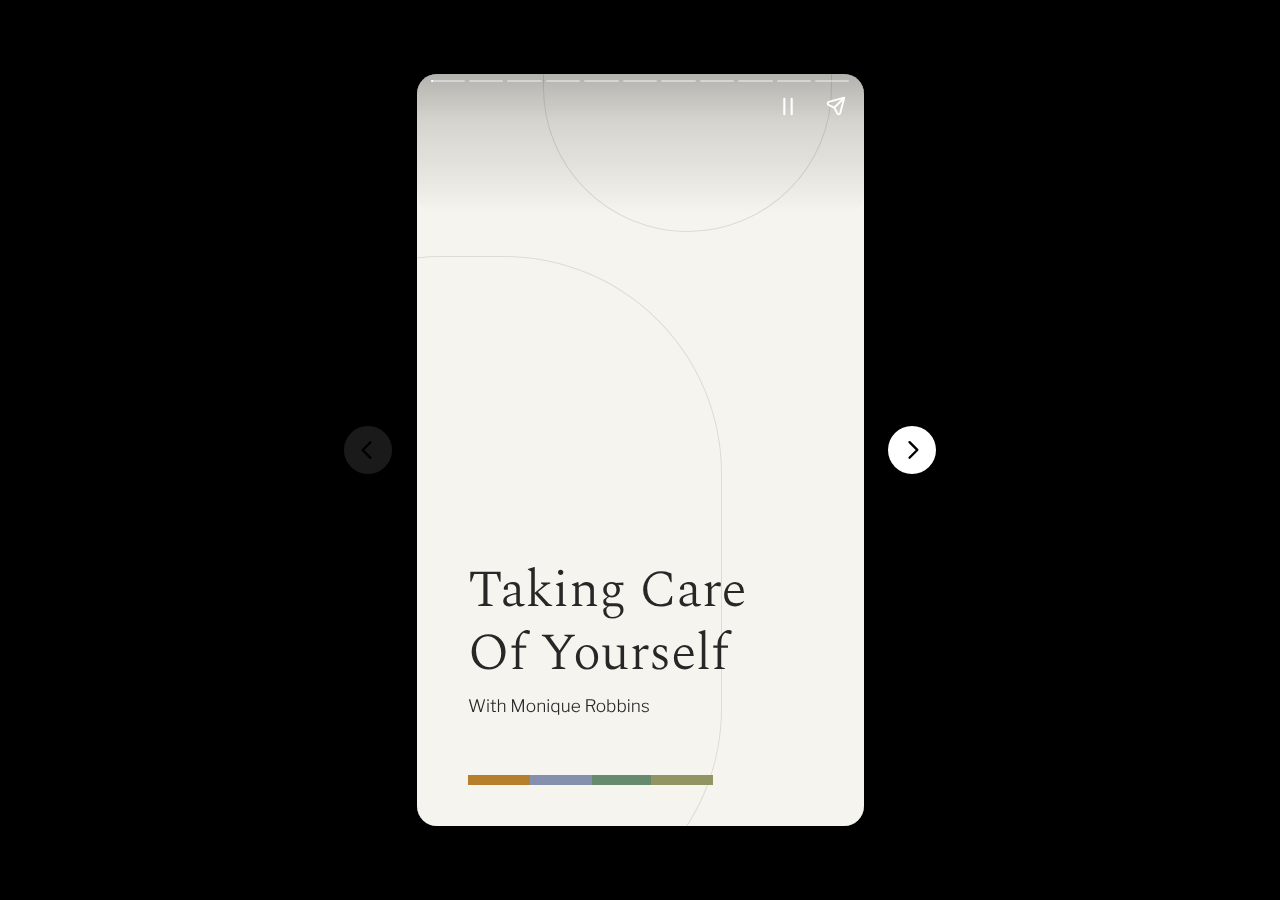
==== Webstories/introstory/introduction.html @ 6e0551e2 "story folder added using wordpress export." ====
<!DOCTYPE html>
<html amp="" lang="en-US" transformed="self;v=1" i-amphtml-layout=""><head><meta charset="utf-8"><meta name="viewport" content="width=device-width,minimum-scale=1"><link rel="modulepreload" href="./js/v0.mjs" as="script" crossorigin="anonymous"><link rel="preconnect" href="https://cdn.ampproject.org"><link rel="preload" as="script" href="./js/amp-story-1.0.js"><style amp-runtime="" i-amphtml-version="012301261900000">html{overflow-x:hidden!important}html.i-amphtml-fie{height:100%!important;width:100%!important}html:not([amp4ads]),html:not([amp4ads]) body{height:auto!important}html:not([amp4ads]) body{margin:0!important}body{-webkit-text-size-adjust:100%;-moz-text-size-adjust:100%;-ms-text-size-adjust:100%;text-size-adjust:100%}html.i-amphtml-singledoc.i-amphtml-embedded{-ms-touch-action:pan-y pinch-zoom;touch-action:pan-y pinch-zoom}html.i-amphtml-fie>body,html.i-amphtml-singledoc>body{overflow:visible!important}html.i-amphtml-fie:not(.i-amphtml-inabox)>body,html.i-amphtml-singledoc:not(.i-amphtml-inabox)>body{position:relative!important}html.i-amphtml-ios-embed-legacy>body{overflow-x:hidden!important;overflow-y:auto!important;position:absolute!important}html.i-amphtml-ios-embed{overflow-y:auto!important;position:static}#i-amphtml-wrapper{overflow-x:hidden!important;overflow-y:auto!important;position:absolute!important;top:0!important;left:0!important;right:0!important;bottom:0!important;margin:0!important;display:block!important}html.i-amphtml-ios-embed.i-amphtml-ios-overscroll,html.i-amphtml-ios-embed.i-amphtml-ios-overscroll>#i-amphtml-wrapper{-webkit-overflow-scrolling:touch!important}#i-amphtml-wrapper>body{position:relative!important;border-top:1px solid transparent!important}#i-amphtml-wrapper+body{visibility:visible}#i-amphtml-wrapper+body .i-amphtml-lightbox-element,#i-amphtml-wrapper+body[i-amphtml-lightbox]{visibility:hidden}#i-amphtml-wrapper+body[i-amphtml-lightbox] .i-amphtml-lightbox-element{visibility:visible}#i-amphtml-wrapper.i-amphtml-scroll-disabled,.i-amphtml-scroll-disabled{overflow-x:hidden!important;overflow-y:hidden!important}amp-instagram{padding:54px 0px 0px!important;background-color:#fff}amp-iframe iframe{box-sizing:border-box!important}[amp-access][amp-access-hide]{display:none}[subscriptions-dialog],body:not(.i-amphtml-subs-ready) [subscriptions-action],body:not(.i-amphtml-subs-ready) [subscriptions-section]{display:none!important}amp-experiment,amp-live-list>[update]{display:none}amp-list[resizable-children]>.i-amphtml-loading-container.amp-hidden{display:none!important}amp-list [fetch-error],amp-list[load-more] [load-more-button],amp-list[load-more] [load-more-end],amp-list[load-more] [load-more-failed],amp-list[load-more] [load-more-loading]{display:none}amp-list[diffable] div[role=list]{display:block}amp-story-page,amp-story[standalone]{min-height:1px!important;display:block!important;height:100%!important;margin:0!important;padding:0!important;overflow:hidden!important;width:100%!important}amp-story[standalone]{background-color:#000!important;position:relative!important}amp-story-page{background-color:#757575}amp-story .amp-active>div,amp-story .i-amphtml-loader-background{display:none!important}amp-story-page:not(:first-of-type):not([distance]):not([active]){transform:translateY(1000vh)!important}amp-autocomplete{position:relative!important;display:inline-block!important}amp-autocomplete>input,amp-autocomplete>textarea{padding:0.5rem;border:1px solid rgba(0,0,0,0.33)}.i-amphtml-autocomplete-results,amp-autocomplete>input,amp-autocomplete>textarea{font-size:1rem;line-height:1.5rem}[amp-fx^=fly-in]{visibility:hidden}amp-script[nodom],amp-script[sandboxed]{position:fixed!important;top:0!important;width:1px!important;height:1px!important;overflow:hidden!important;visibility:hidden}
/*# sourceURL=/css/ampdoc.css*/[hidden]{display:none!important}.i-amphtml-element{display:inline-block}.i-amphtml-blurry-placeholder{transition:opacity 0.3s cubic-bezier(0.0,0.0,0.2,1)!important;pointer-events:none}[layout=nodisplay]:not(.i-amphtml-element){display:none!important}.i-amphtml-layout-fixed,[layout=fixed][width][height]:not(.i-amphtml-layout-fixed){display:inline-block;position:relative}.i-amphtml-layout-responsive,[layout=responsive][width][height]:not(.i-amphtml-layout-responsive),[width][height][heights]:not([layout]):not(.i-amphtml-layout-responsive),[width][height][sizes]:not(img):not([layout]):not(.i-amphtml-layout-responsive){display:block;position:relative}.i-amphtml-layout-intrinsic,[layout=intrinsic][width][height]:not(.i-amphtml-layout-intrinsic){display:inline-block;position:relative;max-width:100%}.i-amphtml-layout-intrinsic .i-amphtml-sizer{max-width:100%}.i-amphtml-intrinsic-sizer{max-width:100%;display:block!important}.i-amphtml-layout-container,.i-amphtml-layout-fixed-height,[layout=container],[layout=fixed-height][height]:not(.i-amphtml-layout-fixed-height){display:block;position:relative}.i-amphtml-layout-fill,.i-amphtml-layout-fill.i-amphtml-notbuilt,[layout=fill]:not(.i-amphtml-layout-fill),body noscript>*{display:block;overflow:hidden!important;position:absolute;top:0;left:0;bottom:0;right:0}body noscript>*{position:absolute!important;width:100%;height:100%;z-index:2}body noscript{display:inline!important}.i-amphtml-layout-flex-item,[layout=flex-item]:not(.i-amphtml-layout-flex-item){display:block;position:relative;-ms-flex:1 1 auto;flex:1 1 auto}.i-amphtml-layout-fluid{position:relative}.i-amphtml-layout-size-defined{overflow:hidden!important}.i-amphtml-layout-awaiting-size{position:absolute!important;top:auto!important;bottom:auto!important}i-amphtml-sizer{display:block!important}@supports (aspect-ratio:1/1){i-amphtml-sizer.i-amphtml-disable-ar{display:none!important}}.i-amphtml-blurry-placeholder,.i-amphtml-fill-content{display:block;height:0;max-height:100%;max-width:100%;min-height:100%;min-width:100%;width:0;margin:auto}.i-amphtml-layout-size-defined .i-amphtml-fill-content{position:absolute;top:0;left:0;bottom:0;right:0}.i-amphtml-replaced-content,.i-amphtml-screen-reader{padding:0!important;border:none!important}.i-amphtml-screen-reader{position:fixed!important;top:0px!important;left:0px!important;width:4px!important;height:4px!important;opacity:0!important;overflow:hidden!important;margin:0!important;display:block!important;visibility:visible!important}.i-amphtml-screen-reader~.i-amphtml-screen-reader{left:8px!important}.i-amphtml-screen-reader~.i-amphtml-screen-reader~.i-amphtml-screen-reader{left:12px!important}.i-amphtml-screen-reader~.i-amphtml-screen-reader~.i-amphtml-screen-reader~.i-amphtml-screen-reader{left:16px!important}.i-amphtml-unresolved{position:relative;overflow:hidden!important}.i-amphtml-select-disabled{-webkit-user-select:none!important;-ms-user-select:none!important;user-select:none!important}.i-amphtml-notbuilt,[layout]:not(.i-amphtml-element),[width][height][heights]:not([layout]):not(.i-amphtml-element),[width][height][sizes]:not(img):not([layout]):not(.i-amphtml-element){position:relative;overflow:hidden!important;color:transparent!important}.i-amphtml-notbuilt:not(.i-amphtml-layout-container)>*,[layout]:not([layout=container]):not(.i-amphtml-element)>*,[width][height][heights]:not([layout]):not(.i-amphtml-element)>*,[width][height][sizes]:not([layout]):not(.i-amphtml-element)>*{display:none}amp-img:not(.i-amphtml-element)[i-amphtml-ssr]>img.i-amphtml-fill-content{display:block}.i-amphtml-notbuilt:not(.i-amphtml-layout-container),[layout]:not([layout=container]):not(.i-amphtml-element),[width][height][heights]:not([layout]):not(.i-amphtml-element),[width][height][sizes]:not(img):not([layout]):not(.i-amphtml-element){color:transparent!important;line-height:0!important}.i-amphtml-ghost{visibility:hidden!important}.i-amphtml-element>[placeholder],[layout]:not(.i-amphtml-element)>[placeholder],[width][height][heights]:not([layout]):not(.i-amphtml-element)>[placeholder],[width][height][sizes]:not([layout]):not(.i-amphtml-element)>[placeholder]{display:block;line-height:normal}.i-amphtml-element>[placeholder].amp-hidden,.i-amphtml-element>[placeholder].hidden{visibility:hidden}.i-amphtml-element:not(.amp-notsupported)>[fallback],.i-amphtml-layout-container>[placeholder].amp-hidden,.i-amphtml-layout-container>[placeholder].hidden{display:none}.i-amphtml-layout-size-defined>[fallback],.i-amphtml-layout-size-defined>[placeholder]{position:absolute!important;top:0!important;left:0!important;right:0!important;bottom:0!important;z-index:1}amp-img[i-amphtml-ssr]:not(.i-amphtml-element)>[placeholder]{z-index:auto}.i-amphtml-notbuilt>[placeholder]{display:block!important}.i-amphtml-hidden-by-media-query{display:none!important}.i-amphtml-element-error{background:red!important;color:#fff!important;position:relative!important}.i-amphtml-element-error:before{content:attr(error-message)}i-amp-scroll-container,i-amphtml-scroll-container{position:absolute;top:0;left:0;right:0;bottom:0;display:block}i-amp-scroll-container.amp-active,i-amphtml-scroll-container.amp-active{overflow:auto;-webkit-overflow-scrolling:touch}.i-amphtml-loading-container{display:block!important;pointer-events:none;z-index:1}.i-amphtml-notbuilt>.i-amphtml-loading-container{display:block!important}.i-amphtml-loading-container.amp-hidden{visibility:hidden}.i-amphtml-element>[overflow]{cursor:pointer;position:relative;z-index:2;visibility:hidden;display:initial;line-height:normal}.i-amphtml-layout-size-defined>[overflow]{position:absolute}.i-amphtml-element>[overflow].amp-visible{visibility:visible}template{display:none!important}.amp-border-box,.amp-border-box *,.amp-border-box :after,.amp-border-box :before{box-sizing:border-box}amp-pixel{display:none!important}amp-analytics,amp-auto-ads,amp-story-auto-ads{position:fixed!important;top:0!important;width:1px!important;height:1px!important;overflow:hidden!important;visibility:hidden}amp-story{visibility:hidden!important}html.i-amphtml-fie>amp-analytics{position:initial!important}[visible-when-invalid]:not(.visible),form [submit-error],form [submit-success],form [submitting]{display:none}amp-accordion{display:block!important}@media (min-width:1px){:where(amp-accordion>section)>:first-child{margin:0;background-color:#efefef;padding-right:20px;border:1px solid #dfdfdf}:where(amp-accordion>section)>:last-child{margin:0}}amp-accordion>section{float:none!important}amp-accordion>section>*{float:none!important;display:block!important;overflow:hidden!important;position:relative!important}amp-accordion,amp-accordion>section{margin:0}amp-accordion:not(.i-amphtml-built)>section>:last-child{display:none!important}amp-accordion:not(.i-amphtml-built)>section[expanded]>:last-child{display:block!important}
/*# sourceURL=/css/ampshared.css*/</style><meta name="amp-story-generator-name" content="Web Stories for WordPress"><meta name="amp-story-generator-version" content="1.29.0"><meta name="robots" content="max-image-preview:large"><meta name="description" content="Introduction of reddot beauty by feni patel, what we are doing in reddot beauty and how we help they get best weeding day."><meta property="og:locale" content="en-US"><meta property="og:site_name" content="REDDOT BEAUTY"><meta property="og:type" content="article"><meta property="og:title" content="Reddot Beauty introduction"><meta property="og:url" content="http://reddot-beauty.local/web-stories/reddot-beauty-introduction/"><meta property="og:description" content="Introduction of reddot beauty by feni patel, what we are doing in reddot beauty and how we help they get best weeding day."><meta property="article:published_time" content="2023-02-14T09:42:51+00:00"><meta property="article:modified_time" content="2023-02-14T09:42:51+00:00"><meta property="og:image" content="./images/cropped-favicon-1.png"><meta property="og:image:width" content="640"><meta property="og:image:height" content="853"><meta name="twitter:card" content="summary_large_image"><meta name="twitter:image" content="./images/cropped-favicon-1.png"><meta name="twitter:image:alt" content="Reddot Beauty introduction"><meta name="generator" content="WordPress 6.1.1"><link rel="preconnect" href="https://fonts.gstatic.com" crossorigin=""><link rel="dns-prefetch" href="https://fonts.gstatic.com"><link rel="preconnect" href="https://fonts.gstatic.com/" crossorigin=""><script async="" src="./js/v0.mjs" type="module" crossorigin="anonymous"></script><script async nomodule src="./js/v0.js" crossorigin="anonymous"></script><script async="" src="./js/amp-story-1.0.mjs" custom-element="amp-story" type="module" crossorigin="anonymous"></script><script async nomodule src="./js/amp-story-1.0.js" crossorigin="anonymous" custom-element="amp-story"></script><link href="https://fonts.googleapis.com/css2?display=swap&amp;family=Spectral%3Awght%40300%3B400&amp;family=Libre+Franklin%3Awght%40300%3B400%3B500%3B700" rel="stylesheet"><style amp-custom="">h1,h2{font-weight:normal}amp-story-page{background-color:#131516}amp-story-grid-layer{overflow:visible}@media (max-aspect-ratio: 9 / 16){@media (min-aspect-ratio: 320 / 678){amp-story-grid-layer.grid-layer{margin-top:calc(( 100% / .5625 - 100% / .66666666666667 ) / 2)}}}@media not all and (min-resolution:.001dpcm){@media{p.text-wrapper > span{font-size:calc(100% - .5px)}}}.page-fullbleed-area{position:absolute;overflow:hidden;width:100%;left:0;height:calc(1.1851851851852 * 100%);top:calc(( 1 - 1.1851851851852 ) * 100% / 2)}.page-safe-area{overflow:visible;position:absolute;top:0;bottom:0;left:0;right:0;width:100%;height:calc(.84375 * 100%);margin:auto 0}.mask{position:absolute;overflow:hidden}.fill{position:absolute;top:0;left:0;right:0;bottom:0;margin:0}@media (prefers-reduced-motion: no-preference){.animation-wrapper{opacity:var(--initial-opacity);transform:var(--initial-transform)}}._0334ab6{background-color:#f5f4ee}._6120891{position:absolute;pointer-events:none;left:0;top:-9.25926%;width:100%;height:118.51852%;opacity:1}._89d52dd{pointer-events:initial;width:100%;height:100%;display:block;position:absolute;top:0;left:0;z-index:0}._dc67a5c{will-change:transform}._3c15b28{position:absolute;pointer-events:none;left:calc(-42.96117% - 1px);top:calc(21.19741% - 1px);width:calc(110.92233% + 2px);height:calc(99.67638% + 2px);opacity:1}._583f9de{top:0;left:0;right:0;bottom:0;width:100%;height:100%;position:absolute;border-width:1px 1px 1px 1px;border-color:rgba(0,0,0,.1);border-style:solid;border-radius:43.763676148796% 43.763676148796% 43.763676148796% 43.763676148796%/32.467532467532% 32.467532467532% 32.467532467532% 32.467532467532%;pointer-events:initial;display:block;z-index:0}._ff976c0{background-color:rgba(196,196,196,0);will-change:transform}._fa33919{position:absolute;pointer-events:none;left:calc(28.39806% - 1px);top:calc(-40.45307% - 1px);width:calc(64.32039% + 2px);height:calc(57.76699% + 2px);opacity:1}._c6bb376{top:0;left:0;right:0;bottom:0;width:100%;height:100%;position:absolute;border-width:1px 1px 1px 1px;border-color:rgba(0,0,0,.1);border-style:solid;border-radius:75.471698113208% 75.471698113208% 75.471698113208% 75.471698113208%/56.022408963585% 56.022408963585% 56.022408963585% 56.022408963585%;pointer-events:initial;display:block;z-index:0}._9f90c07{position:absolute;pointer-events:none;left:38.83495%;top:98.54369%;width:13.83495%;height:1.45631%;opacity:1}._71ae0c4{background-color:#668a6e;will-change:transform}._b622621{position:absolute;pointer-events:none;left:52.42718%;top:98.54369%;width:13.83495%;height:1.45631%;opacity:1}._c3485be{background-color:#909561;will-change:transform}._1b3db7e{position:absolute;pointer-events:none;left:25.24272%;top:98.54369%;width:13.83495%;height:1.45631%;opacity:1}._e52ebba{background-color:#8590ae;will-change:transform}._e85decd{position:absolute;pointer-events:none;left:11.40777%;top:98.54369%;width:13.83495%;height:1.45631%;opacity:1}._28b44ef{background-color:#b67f2c;will-change:transform}._d9ac13f{position:absolute;pointer-events:none;left:59.70874%;top:41.90939%;width:28.8835%;height:15.21036%;opacity:1}._a5541fe{pointer-events:initial;width:100%;height:100%;display:block;position:absolute;top:0;left:0;z-index:0;border-radius:25.210084033613% 25.210084033613% 0% 25.210084033613%/31.914893617021% 31.914893617021% 0% 31.914893617021%}._d7b1e41{position:absolute;width:106%;height:178.92197%;left:-5.79414%;top:-54.0124%}._f305c16{position:absolute;pointer-events:none;left:11.40777%;top:-1.61812%;width:45.63107%;height:48.38188%;opacity:1}._7c14c6d{pointer-events:initial;width:100%;height:100%;display:block;position:absolute;top:0;left:0;z-index:0;border-radius:31.914893617021% 21.276595744681% 42.553191489362% 0%/20.066889632107% 13.377926421405% 26.755852842809% 0%}._a57ee9a{position:absolute;width:106.02837%;height:100%;left:-1.27491%;top:0%}._a6d8194{position:absolute;pointer-events:none;left:11.40777%;top:65.37217%;width:71.35922%;height:21.19741%;opacity:1}._750a827{pointer-events:initial;width:100%;height:100%;display:block;position:absolute;top:0;left:0;z-index:0;border-radius:.68027210884354% .68027210884354% .68027210884354% .68027210884354%/1.5267175572519% 1.5267175572519% 1.5267175572519% 1.5267175572519%}._758c4f3{white-space:pre-line;overflow-wrap:break-word;word-break:break-word;margin:2.6285714285714% 0;font-family:"Spectral",serif;font-size:.776699em;line-height:1.2;text-align:left;padding:0;color:#000}._4c5c3e3{font-weight:300;color:#272727}._c538246{position:absolute;pointer-events:none;left:11.40777%;top:86.73139%;width:42.47573%;height:3.07443%;opacity:1}._6d43e07{pointer-events:initial;width:100%;height:100%;display:block;position:absolute;top:0;left:0;z-index:0;border-radius:1.1428571428571% 1.1428571428571% 1.1428571428571% 1.1428571428571%/10.526315789474% 10.526315789474% 10.526315789474% 10.526315789474%}._b2df5a3{white-space:pre-line;overflow-wrap:break-word;word-break:break-word;margin:-1.3165714285714% 0;font-family:"Libre Franklin",sans-serif;font-size:.2589em;line-height:1.5;text-align:left;padding:0;color:#000}._baccf80{background-color:#dcd4d5}._254c3af{width:100%;height:100%;display:block;position:absolute;top:0;left:0}._90ddeb9{position:absolute;width:142.22222%;height:120%;left:-4.70443%;top:-.01232%}._ceebce5{position:absolute;pointer-events:none;left:calc(-42.96117% - 1px);top:calc(6.31068% - 1px);width:calc(110.92233% + 2px);height:calc(107.76699% + 2px);opacity:1}._75da10d{width:100%;height:100%;display:block;position:absolute;top:0;left:0;--initial-opacity:0;--initial-transform:none}._0d658bc{top:0;left:0;right:0;bottom:0;width:100%;height:100%;position:absolute;border-width:1px 1px 1px 1px;border-color:rgba(255,255,255,.2);border-style:solid;border-radius:43.763676148796% 43.763676148796% 43.763676148796% 43.763676148796%/30.03003003003% 30.03003003003% 30.03003003003% 30.03003003003%;pointer-events:initial;display:block;z-index:0}._2cb0960{position:absolute;pointer-events:none;left:calc(7.03883% - 1px);top:calc(-5.82524% - 1px);width:calc(36.65049% + 2px);height:calc(24.43366% + 2px);opacity:1}._df8ac1c{top:0;left:0;right:0;bottom:0;width:100%;height:100%;position:absolute;border-width:1px 1px 1px 1px;border-color:rgba(255,255,255,.2);border-style:solid;border-radius:132.45033112583% 132.45033112583% 132.45033112583% 132.45033112583%/132.45033112583% 132.45033112583% 132.45033112583% 132.45033112583%;pointer-events:initial;display:block;z-index:0}._3eaff3c{position:absolute;pointer-events:none;left:7.03883%;top:66.99029%;width:85.67961%;height:35.92233%;opacity:1}._c4978c3{pointer-events:initial;width:100%;height:100%;display:block;position:absolute;top:0;left:0;z-index:0;border-radius:11.331444759207% 22.662889518414% 0% 16.99716713881%/18.018018018018% 36.036036036036% 0% 27.027027027027%;background-clip:content-box;background-color:#535353}._802b780{white-space:pre-line;overflow-wrap:break-word;word-break:break-word;margin:-.87932011331445% 0;font-family:"Libre Franklin",sans-serif;font-size:.2589em;line-height:1.6;text-align:left;padding:14.164305949008% 12.181303116147%;color:#000}._4bbb41a{color:#fff}._cc0b95f{position:absolute;pointer-events:none;left:calc(-37.13592% - 1px);top:calc(21.19741% - 1px);width:calc(110.92233% + 2px);height:calc(99.67638% + 2px);opacity:1}._effbd92{position:absolute;pointer-events:none;left:calc(55.58252% - 1px);top:calc(72.49191% - 1px);width:calc(36.65049% + 2px);height:calc(24.43366% + 2px);opacity:1}._a8c9d86{top:0;left:0;right:0;bottom:0;width:100%;height:100%;position:absolute;border-width:1px 1px 1px 1px;border-color:rgba(0,0,0,.1);border-style:solid;border-radius:132.45033112583% 132.45033112583% 132.45033112583% 132.45033112583%/132.45033112583% 132.45033112583% 132.45033112583% 132.45033112583%;pointer-events:initial;display:block;z-index:0}._f4fb946{position:absolute;pointer-events:none;left:11.40777%;top:57.28155%;width:10.43689%;height:1.13269%;opacity:1}._d455377{width:100%;height:100%;display:block;position:absolute;top:0;left:0;--initial-opacity:1;--initial-transform:translate3d(-209.30239%,0px,0)}._3d2bf34{background-color:#b17417;will-change:transform}._c005fe6{position:absolute;pointer-events:none;left:11.40777%;top:-21.0356%;width:74.02913%;height:78.47896%;opacity:1}._743ed6c{width:100%;height:100%;display:block;position:absolute;top:0;left:0;--initial-opacity:1;--initial-transform:translate3d(119.67212%,0px,0)}._4b9a186{pointer-events:initial;width:100%;height:100%;display:block;position:absolute;top:0;left:0;z-index:0;border-radius:19.672131147541% 13.114754098361% 26.229508196721% 0%/12.371134020619% 8.2474226804124% 16.494845360825% 0%}._c3b7219{position:absolute;width:120.85245%;height:114%;left:-15.96205%;top:-10.01214%}._e951970{position:absolute;pointer-events:none;left:11.40777%;top:71.0356%;width:71.35922%;height:6.95793%;opacity:1}._991c5d1{pointer-events:initial;width:100%;height:100%;display:block;position:absolute;top:0;left:0;z-index:0;border-radius:.68027210884354% .68027210884354% .68027210884354% .68027210884354%/4.6511627906977% 4.6511627906977% 4.6511627906977% 4.6511627906977%}._ac80a5b{white-space:pre-line;overflow-wrap:break-word;word-break:break-word;margin:1.5333333333333% 0;font-family:"Spectral",serif;font-size:.453074em;line-height:1.2;text-align:left;padding:0;color:#000}._d6f0a9b{color:#272727}._f398c96{position:absolute;pointer-events:none;left:11.40777%;top:79.12621%;width:58.98058%;height:12.78317%;opacity:1}._bd07cf0{pointer-events:initial;width:100%;height:100%;display:block;position:absolute;top:0;left:0;z-index:0;border-radius:.82304526748971% .82304526748971% .82304526748971% .82304526748971%/2.5316455696203% 2.5316455696203% 2.5316455696203% 2.5316455696203%}._5980c96{white-space:pre-line;overflow-wrap:break-word;word-break:break-word;margin:-1.437037037037% 0;font-family:"Libre Franklin",sans-serif;font-size:.291262em;line-height:1.6;text-align:left;padding:0;color:#000}._635ab9d{position:absolute;pointer-events:none;left:11.40777%;top:64.88673%;width:40.04854%;height:2.75081%;opacity:1}._63786b5{pointer-events:initial;width:100%;height:100%;display:block;position:absolute;top:0;left:0;z-index:0;border-radius:1.2121212121212% 1.2121212121212% 1.2121212121212% 1.2121212121212%/11.764705882353% 11.764705882353% 11.764705882353% 11.764705882353%}._a8b5b6b{white-space:pre-line;overflow-wrap:break-word;word-break:break-word;margin:-.79757575757576% 0;font-family:"Libre Franklin",sans-serif;font-size:.226537em;line-height:1.4;text-align:left;padding:0;color:#000}._8d703d4{font-weight:500;color:#272727;text-transform:uppercase}._f80b1a4{background-color:#5e564a}._ec6aaa3{position:absolute;pointer-events:none;left:calc(26.69903% - 1px);top:calc(21.19741% - 1px);width:calc(110.92233% + 2px);height:calc(99.67638% + 2px);opacity:1}._1c66cac{top:0;left:0;right:0;bottom:0;width:100%;height:100%;position:absolute;border-width:1px 1px 1px 1px;border-color:rgba(255,255,255,.1);border-style:solid;border-radius:43.763676148796% 43.763676148796% 43.763676148796% 43.763676148796%/32.467532467532% 32.467532467532% 32.467532467532% 32.467532467532%;pointer-events:initial;display:block;z-index:0}._1995d75{top:0;left:0;right:0;bottom:0;width:100%;height:100%;position:absolute;border-width:1px 1px 1px 1px;border-color:rgba(255,255,255,.1);border-style:solid;border-radius:75.471698113208% 75.471698113208% 75.471698113208% 75.471698113208%/56.022408963585% 56.022408963585% 56.022408963585% 56.022408963585%;pointer-events:initial;display:block;z-index:0}._a74acc3{position:absolute;pointer-events:none;left:7.03883%;top:-29.61165%;width:85.67961%;height:23.30097%;opacity:1}._9df6ed1{pointer-events:initial;width:100%;height:100%;display:block;position:absolute;top:0;left:0;z-index:0;border-radius:11.331444759207% 22.662889518414% 0% 16.99716713881%/27.777777777778% 55.555555555556% 0% 41.666666666667%}._88a9a31{position:absolute;pointer-events:none;left:13.83495%;top:46.92557%;width:33.00971%;height:17.31392%;opacity:1}._28ec67c{pointer-events:initial;width:100%;height:100%;display:block;position:absolute;top:0;left:0;z-index:0;border-radius:22.058823529412% 22.058823529412% 0% 22.058823529412%/28.03738317757% 28.03738317757% 0% 28.03738317757%}._651317a{position:absolute;width:100%;height:190.65417%;left:0%;top:-23.35138%}._dcf0f7b{position:absolute;pointer-events:none;left:54.12621%;top:51.2945%;width:20.38835%;height:2.75081%;opacity:1}._fa58275{pointer-events:initial;width:100%;height:100%;display:block;position:absolute;top:0;left:0;z-index:0;border-radius:2.3809523809524% 2.3809523809524% 2.3809523809524% 2.3809523809524%/11.764705882353% 11.764705882353% 11.764705882353% 11.764705882353%}._0a571f1{white-space:pre-line;overflow-wrap:break-word;word-break:break-word;margin:-1.5666666666667% 0;font-family:"Libre Franklin",sans-serif;font-size:.226537em;line-height:1.4;text-align:left;padding:0;color:#000}._6495440{font-weight:700;color:#fff;letter-spacing:.1em;text-transform:uppercase}._bc076b4{position:absolute;pointer-events:none;left:54.12621%;top:55.33981%;width:20.38835%;height:3.07443%;opacity:1}._3915d7f{pointer-events:initial;width:100%;height:100%;display:block;position:absolute;top:0;left:0;z-index:0;border-radius:2.3809523809524% 2.3809523809524% 2.3809523809524% 2.3809523809524%/10.526315789474% 10.526315789474% 10.526315789474% 10.526315789474%}._bd731e9{white-space:pre-line;overflow-wrap:break-word;word-break:break-word;margin:-1.7904761904762% 0;font-family:"Libre Franklin",sans-serif;font-size:.2589em;line-height:1.4;text-align:left;padding:0;color:#000}._72337f4{font-weight:300;color:#fff}._a6266cf{position:absolute;pointer-events:none;left:13.83495%;top:72.16828%;width:33.00971%;height:17.31392%;opacity:1}._e523553{position:absolute;width:105%;height:177.94389%;left:-5%;top:-44.69594%}._ab06153{position:absolute;pointer-events:none;left:54.12621%;top:73.6246%;width:20.38835%;height:2.75081%;opacity:1}._97c784f{position:absolute;pointer-events:none;left:53.8835%;top:77.83172%;width:34.70874%;height:10.35599%;opacity:1}._df7416b{pointer-events:initial;width:100%;height:100%;display:block;position:absolute;top:0;left:0;z-index:0;border-radius:1.3986013986014% 1.3986013986014% 1.3986013986014% 1.3986013986014%/3.125% 3.125% 3.125% 3.125%}._b51ef4d{white-space:pre-line;overflow-wrap:break-word;word-break:break-word;margin:-1.0517482517483% 0;font-family:"Libre Franklin",sans-serif;font-size:.2589em;line-height:1.4;text-align:left;padding:0;color:#000}._e0e104c{position:absolute;pointer-events:none;left:11.40777%;top:-.64725%;width:52.91262%;height:26.53722%;opacity:1}._30f5bd6{pointer-events:initial;width:100%;height:100%;display:block;position:absolute;top:0;left:0;z-index:0;border-radius:.91743119266055% .91743119266055% .91743119266055% .91743119266055%/1.219512195122% 1.219512195122% 1.219512195122% 1.219512195122%}._9e16495{white-space:pre-line;overflow-wrap:break-word;word-break:break-word;margin:2.3633027522936% 0;font-family:"Spectral",serif;font-size:.517799em;line-height:1.2;text-align:left;padding:0;color:#000}._eb94550{position:absolute;pointer-events:none;left:11.40777%;top:57.44337%;width:10.43689%;height:1.13269%;opacity:1}._f687641{background-color:#7a87a8;will-change:transform}._b6fd1e7{position:absolute;width:193.99998%;height:183%;left:-46.99999%;top:-42.17419%}._7ea8d5f{position:absolute;pointer-events:none;left:11.40777%;top:79.12621%;width:66.50485%;height:17.47573%;opacity:1}._062554c{pointer-events:initial;width:100%;height:100%;display:block;position:absolute;top:0;left:0;z-index:0;border-radius:.72992700729927% .72992700729927% .72992700729927% .72992700729927%/1.8518518518519% 1.8518518518519% 1.8518518518519% 1.8518518518519%}._96ab76b{white-space:pre-line;overflow-wrap:break-word;word-break:break-word;margin:-1.2744525547445% 0;font-family:"Libre Franklin",sans-serif;font-size:.291262em;line-height:1.6;text-align:left;padding:0;color:#000}._cb776f3{background-color:#464c5a}._3dbbe9b{position:absolute;width:136.37258%;height:130%;left:-2.18627%;top:-15.94588%}._474ffd6{position:absolute;pointer-events:none;left:54.12621%;top:46.92557%;width:20.38835%;height:5.98706%;opacity:1}._e737a54{pointer-events:initial;width:100%;height:100%;display:block;position:absolute;top:0;left:0;z-index:0;border-radius:2.3809523809524% 2.3809523809524% 2.3809523809524% 2.3809523809524%/5.4054054054054% 5.4054054054054% 5.4054054054054% 5.4054054054054%}._e17556e{position:absolute;pointer-events:none;left:54.61165%;top:54.20712%;width:29.61165%;height:10.35599%;opacity:1}._b119093{pointer-events:initial;width:100%;height:100%;display:block;position:absolute;top:0;left:0;z-index:0;border-radius:1.6393442622951% 1.6393442622951% 1.6393442622951% 1.6393442622951%/3.125% 3.125% 3.125% 3.125%}._db9d942{white-space:pre-line;overflow-wrap:break-word;word-break:break-word;margin:-1.2327868852459% 0;font-family:"Libre Franklin",sans-serif;font-size:.2589em;line-height:1.4;text-align:left;padding:0;color:#000}._988d769{position:absolute;width:115%;height:194.89093%;left:-1.04457%;top:-57.68281%}._38af2b7{position:absolute;pointer-events:none;left:54.12621%;top:73.6246%;width:26.94175%;height:2.75081%;opacity:1}._917d695{pointer-events:initial;width:100%;height:100%;display:block;position:absolute;top:0;left:0;z-index:0;border-radius:1.8018018018018% 1.8018018018018% 1.8018018018018% 1.8018018018018%/11.764705882353% 11.764705882353% 11.764705882353% 11.764705882353%}._dcf61de{white-space:pre-line;overflow-wrap:break-word;word-break:break-word;margin:-1.1855855855856% 0;font-family:"Libre Franklin",sans-serif;font-size:.226537em;line-height:1.4;text-align:left;padding:0;color:#000}._72ab0b9{position:absolute;pointer-events:none;left:11.40777%;top:-.64725%;width:52.91262%;height:20.38835%;opacity:1}._94d09c1{pointer-events:initial;width:100%;height:100%;display:block;position:absolute;top:0;left:0;z-index:0;border-radius:.91743119266055% .91743119266055% .91743119266055% .91743119266055%/1.5873015873016% 1.5873015873016% 1.5873015873016% 1.5873015873016%}._3d63932{font-weight:300;color:#f5f4ee}._75cb379{background-color:#588061;will-change:transform}._5ff980d{position:absolute;width:139.93441%;height:110%;left:-14.87483%;top:-9.74619%}._a2fe6e3{position:absolute;pointer-events:none;left:11.40777%;top:71.0356%;width:71.35922%;height:12.29773%;opacity:1}._4fc9e5b{pointer-events:initial;width:100%;height:100%;display:block;position:absolute;top:0;left:0;z-index:0;border-radius:.68027210884354% .68027210884354% .68027210884354% .68027210884354%/2.6315789473684% 2.6315789473684% 2.6315789473684% 2.6315789473684%}._3ad75c5{position:absolute;pointer-events:none;left:11.40777%;top:84.62783%;width:58.98058%;height:8.25243%;opacity:1}._32308a6{pointer-events:initial;width:100%;height:100%;display:block;position:absolute;top:0;left:0;z-index:0;border-radius:.82304526748971% .82304526748971% .82304526748971% .82304526748971%/3.921568627451% 3.921568627451% 3.921568627451% 3.921568627451%}._bc1105b{background-color:#424e44}._d7c4057{position:absolute;width:110%;height:135.15262%;left:-8.35177%;top:-21.13401%}._9bd1384{position:absolute;pointer-events:none;left:54.12621%;top:46.92557%;width:21.1165%;height:5.98706%;opacity:1}._d1bfd64{pointer-events:initial;width:100%;height:100%;display:block;position:absolute;top:0;left:0;z-index:0;border-radius:2.2988505747126% 2.2988505747126% 2.2988505747126% 2.2988505747126%/5.4054054054054% 5.4054054054054% 5.4054054054054% 5.4054054054054%}._5cd5e9a{white-space:pre-line;overflow-wrap:break-word;word-break:break-word;margin:-1.5126436781609% 0;font-family:"Libre Franklin",sans-serif;font-size:.226537em;line-height:1.4;text-align:left;padding:0;color:#000}._9cb0b12{position:absolute;pointer-events:none;left:54.12621%;top:54.20712%;width:27.91262%;height:10.35599%;opacity:1}._60785e9{pointer-events:initial;width:100%;height:100%;display:block;position:absolute;top:0;left:0;z-index:0;border-radius:1.7391304347826% 1.7391304347826% 1.7391304347826% 1.7391304347826%/3.125% 3.125% 3.125% 3.125%}._26faa2c{white-space:pre-line;overflow-wrap:break-word;word-break:break-word;margin:-1.3078260869565% 0;font-family:"Libre Franklin",sans-serif;font-size:.2589em;line-height:1.4;text-align:left;padding:0;color:#000}._f9b55f9{position:absolute;width:132%;height:155.54202%;left:-16%;top:-24.71509%}._0f51bf2{position:absolute;pointer-events:none;left:54.12621%;top:73.6246%;width:23.54369%;height:2.75081%;opacity:1}._eddc183{pointer-events:initial;width:100%;height:100%;display:block;position:absolute;top:0;left:0;z-index:0;border-radius:2.0618556701031% 2.0618556701031% 2.0618556701031% 2.0618556701031%/11.764705882353% 11.764705882353% 11.764705882353% 11.764705882353%}._d520e90{white-space:pre-line;overflow-wrap:break-word;word-break:break-word;margin:-1.3567010309278% 0;font-family:"Libre Franklin",sans-serif;font-size:.226537em;line-height:1.4;text-align:left;padding:0;color:#000}._4f2daf3{position:absolute;pointer-events:none;left:11.40777%;top:-.64725%;width:58.25243%;height:26.53722%;opacity:1}._04669f2{pointer-events:initial;width:100%;height:100%;display:block;position:absolute;top:0;left:0;z-index:0;border-radius:.83333333333333% .83333333333333% .83333333333333% .83333333333333%/1.219512195122% 1.219512195122% 1.219512195122% 1.219512195122%}._778c59f{white-space:pre-line;overflow-wrap:break-word;word-break:break-word;margin:2.1466666666667% 0;font-family:"Spectral",serif;font-size:.517799em;line-height:1.2;text-align:left;padding:0;color:#000}._28f16c8{background-color:#878c52;will-change:transform}._4b798f7{position:absolute;pointer-events:none;left:11.40777%;top:-9.38511%;width:74.02913%;height:66.82848%;opacity:1}._20f4090{width:100%;height:100%;display:block;position:absolute;top:0;left:0;--initial-opacity:1;--initial-transform:translate3d(-115.40984%,0px,0)}._d415ead{pointer-events:initial;width:100%;height:100%;display:block;position:absolute;top:0;left:0;z-index:0;border-radius:0% 0% 26.229508196721% 0%/0% 0% 19.370460048426% 0%}._9a0856b{position:absolute;width:106%;height:117.42131%;left:-2.92509%;top:-2.14198%}._2bdbc5f{font-weight:400;color:#272727}._4d2dce0{position:absolute;pointer-events:none;left:11.40777%;top:79.12621%;width:62.13592%;height:12.94498%;opacity:1}._3d25b85{pointer-events:initial;width:100%;height:100%;display:block;position:absolute;top:0;left:0;z-index:0;border-radius:.78125% .78125% .78125% .78125%/2.5% 2.5% 2.5% 2.5%}._119b2d3{white-space:pre-line;overflow-wrap:break-word;word-break:break-word;margin:-1.3640625% 0;font-family:"Libre Franklin",sans-serif;font-size:.291262em;line-height:1.6;text-align:left;padding:0;color:#000}._ecb73d2{background-color:#63654f}._324ed1c{position:absolute;width:104.90198%;height:100%;left:-2.45099%;top:0%}._10dc4ec{position:absolute;pointer-events:none;left:54.12621%;top:46.92557%;width:28.39806%;height:5.98706%;opacity:1}._bc72985{pointer-events:initial;width:100%;height:100%;display:block;position:absolute;top:0;left:0;z-index:0;border-radius:1.7094017094017% 1.7094017094017% 1.7094017094017% 1.7094017094017%/5.4054054054054% 5.4054054054054% 5.4054054054054% 5.4054054054054%}._2501fd5{white-space:pre-line;overflow-wrap:break-word;word-break:break-word;margin:-1.1247863247863% 0;font-family:"Libre Franklin",sans-serif;font-size:.226537em;line-height:1.4;text-align:left;padding:0;color:#000}._2ca51e7{position:absolute;pointer-events:none;left:54.36893%;top:54.04531%;width:34.70874%;height:10.35599%;opacity:1}._78bc9c5{position:absolute;width:160.50003%;height:153%;left:-30.39852%;top:-33.10619%}._28f85c2{position:absolute;pointer-events:none;left:54.61165%;top:73.6246%;width:20.38835%;height:2.75081%;opacity:1}._ae39505{position:absolute;pointer-events:none;left:calc(-42.96117% - 1px);top:calc(17.31392% - 1px);width:calc(110.92233% + 2px);height:calc(105.82524% + 2px);opacity:1}._07981ce{top:0;left:0;right:0;bottom:0;width:100%;height:100%;position:absolute;border-width:1px 1px 1px 1px;border-color:rgba(0,0,0,.1);border-style:solid;border-radius:43.763676148796% 43.763676148796% 43.763676148796% 43.763676148796%/30.581039755352% 30.581039755352% 30.581039755352% 30.581039755352%;pointer-events:initial;display:block;z-index:0}._af7c617{pointer-events:initial;width:100%;height:100%;display:block;position:absolute;top:0;left:0;z-index:0;border-radius:0% 0% 0% 0%/0% 0% 0% 0%}._585d1d7{position:absolute;pointer-events:none;left:53.39806%;top:32.36246%;width:21.35922%;height:11.32686%;opacity:1}._79b26a7{pointer-events:initial;width:100%;height:100%;display:block;position:absolute;top:0;left:0;z-index:0;border-radius:22.727272727273% 22.727272727273% 0% 22.727272727273%/28.571428571429% 28.571428571429% 0% 28.571428571429%}._8b16814{position:absolute;width:100%;height:188.57141%;left:0%;top:-18.5941%}._2d767c1{position:absolute;pointer-events:none;left:12.37864%;top:36.56958%;width:20.38835%;height:2.75081%;opacity:1}._5d49519{color:#272727;letter-spacing:.1em;text-transform:uppercase}._1058265{position:absolute;pointer-events:none;left:53.64078%;top:48.54369%;width:21.35922%;height:11.32686%;opacity:1}._dcbd1f7{position:absolute;width:240%;height:452.57139%;left:-70.39516%;top:-191.21684%}._521e6ed{position:absolute;pointer-events:none;left:12.37864%;top:52.75081%;width:27.91262%;height:2.75081%;opacity:1}._2e290ef{pointer-events:initial;width:100%;height:100%;display:block;position:absolute;top:0;left:0;z-index:0;border-radius:1.7391304347826% 1.7391304347826% 1.7391304347826% 1.7391304347826%/11.764705882353% 11.764705882353% 11.764705882353% 11.764705882353%}._431513b{white-space:pre-line;overflow-wrap:break-word;word-break:break-word;margin:-1.144347826087% 0;font-family:"Libre Franklin",sans-serif;font-size:.226537em;line-height:1.4;text-align:left;padding:0;color:#000}._3d7c18a{position:absolute;pointer-events:none;left:53.64078%;top:64.72492%;width:21.35922%;height:11.32686%;opacity:1}._e94e3ec{position:absolute;width:120%;height:188.57141%;left:-10.10276%;top:-53.97466%}._b435fb4{position:absolute;pointer-events:none;left:12.37864%;top:67.31392%;width:27.91262%;height:5.98706%;opacity:1}._8f52778{pointer-events:initial;width:100%;height:100%;display:block;position:absolute;top:0;left:0;z-index:0;border-radius:1.7391304347826% 1.7391304347826% 1.7391304347826% 1.7391304347826%/5.4054054054054% 5.4054054054054% 5.4054054054054% 5.4054054054054%}._18ae03c{position:absolute;pointer-events:none;left:53.64078%;top:80.90615%;width:21.35922%;height:11.32686%;opacity:1}._c29dc0d{position:absolute;width:106.06061%;height:100%;left:-.33367%;top:0%}._c373d01{position:absolute;pointer-events:none;left:12.37864%;top:83.65696%;width:27.91262%;height:5.98706%;opacity:1}

/*# sourceURL=amp-custom.css */</style><link rel="alternate" type="application/rss+xml" title="REDDOT BEAUTY » Feed" href="http://reddot-beauty.local/feed/"><link rel="alternate" type="application/rss+xml" title="REDDOT BEAUTY » Comments Feed" href="http://reddot-beauty.local/comments/feed/"><link rel="alternate" type="application/rss+xml" title="REDDOT BEAUTY » Stories Feed" href="http://reddot-beauty.local/web-stories/feed/"><title>Reddot Beauty introduction – REDDOT BEAUTY</title><script type="application/ld+json">{"@context":"http:\/\/schema.org","publisher":{"@type":"Organization","name":"REDDOT BEAUTY","logo":{"@type":"ImageObject","url":"http:\/\/reddot-beauty.local\/wp-content\/uploads\/2023\/02\/favicon-96x96.png","width":96,"height":96}},"image":{"@type":"ImageObject","url":"http:\/\/reddot-beauty.local\/wp-content\/uploads\/2023\/02\/cropped-favicon-1.png","width":640,"height":853},"@type":"Article","mainEntityOfPage":"http:\/\/reddot-beauty.local\/web-stories\/reddot-beauty-introduction\/","headline":"Reddot Beauty introduction","datePublished":"2023-02-14T09:42:51+00:00","dateModified":"2023-02-14T09:42:51+00:00","author":{"@type":"Person","name":"admin"}}</script><link rel="https://api.w.org/" href="http://reddot-beauty.local/wp-json/"><link rel="alternate" type="application/json" href="http://reddot-beauty.local/wp-json/web-stories/v1/web-story/8"><link rel="EditURI" type="application/rsd+xml" title="RSD" href="http://reddot-beauty.local/xmlrpc.php?rsd"><link rel="wlwmanifest" type="application/wlwmanifest+xml" href="http://reddot-beauty.local/wp-includes/wlwmanifest.xml"><link rel="canonical" href="http://reddot-beauty.local/web-stories/reddot-beauty-introduction/"><link rel="shortlink" href="http://reddot-beauty.local/?p=8"><link rel="alternate" type="application/json+oembed" href="http://reddot-beauty.local/wp-json/oembed/1.0/embed?url=http%3A%2F%2Freddot-beauty.local%2Fweb-stories%2Freddot-beauty-introduction%2F"><link rel="alternate" type="text/xml+oembed" href="http://reddot-beauty.local/wp-json/oembed/1.0/embed?url=http%3A%2F%2Freddot-beauty.local%2Fweb-stories%2Freddot-beauty-introduction%2F&amp;format=xml"><script amp-onerror="">document.querySelector("script[src*='/v0.js']").onerror=function(){document.querySelector('style[amp-boilerplate]').textContent=''}</script><style amp-boilerplate="">body{-webkit-animation:-amp-start 8s steps(1,end) 0s 1 normal both;-moz-animation:-amp-start 8s steps(1,end) 0s 1 normal both;-ms-animation:-amp-start 8s steps(1,end) 0s 1 normal both;animation:-amp-start 8s steps(1,end) 0s 1 normal both}@-webkit-keyframes -amp-start{from{visibility:hidden}to{visibility:visible}}@-moz-keyframes -amp-start{from{visibility:hidden}to{visibility:visible}}@-ms-keyframes -amp-start{from{visibility:hidden}to{visibility:visible}}@-o-keyframes -amp-start{from{visibility:hidden}to{visibility:visible}}@keyframes -amp-start{from{visibility:hidden}to{visibility:visible}}</style><noscript><style amp-boilerplate="">body{-webkit-animation:none;-moz-animation:none;-ms-animation:none;animation:none}</style></noscript><link rel="stylesheet" href="./css/v0-amp-story-1.0.css"><script amp-story-dvh-polyfill="">"use strict";if(!self.CSS||!CSS.supports||!CSS.supports("height:1dvh")){function e(){document.documentElement.style.setProperty("--story-dvh",innerHeight/100+"px","important")}addEventListener("resize",e,{passive:!0}),e()}</script></head><body><amp-story standalone="" publisher="REDDOT BEAUTY" publisher-logo-src="http://reddot-beauty.local/wp-content/uploads/2023/02/favicon.png" title="Reddot Beauty introduction" poster-portrait-src="./images/cropped-favicon-1.png" class="i-amphtml-layout-container" i-amphtml-layout="container"><amp-story-page id="e2d8f340-b4d4-4fd9-9858-6db7e5a90ad8" auto-advance-after="10s" class="i-amphtml-layout-container" i-amphtml-layout="container"><amp-story-grid-layer template="vertical" aspect-ratio="412:618" class="grid-layer i-amphtml-layout-container" i-amphtml-layout="container" style="--aspect-ratio:412/618;"><div class="_0334ab6 page-fullbleed-area"><div class="page-safe-area"><div class="_6120891"><div class="_89d52dd mask" id="el-6d9cbd2f-6802-49eb-abd4-dbb3706fe792"><div class="_dc67a5c fill"></div></div></div></div></div></amp-story-grid-layer><amp-story-grid-layer template="vertical" aspect-ratio="412:618" class="grid-layer i-amphtml-layout-container" i-amphtml-layout="container" style="--aspect-ratio:412/618;"><div class="page-fullbleed-area"><div class="page-safe-area"><div class="_3c15b28"><div class="_583f9de mask" id="el-270cd27c-03e7-4f73-82b5-5e72204452e2"><div class="_ff976c0 fill"></div></div></div><div class="_fa33919"><div class="_c6bb376 mask" id="el-9c7df34e-1209-4a82-a973-20154a455d87"><div class="_ff976c0 fill"></div></div></div><div class="_9f90c07"><div class="_89d52dd mask" id="el-0e2c1625-4aac-4476-8b1d-84c9fbfd90b7"><div class="_71ae0c4 fill"></div></div></div><div class="_b622621"><div class="_89d52dd mask" id="el-62fca869-b824-4364-ae38-21932b519f27"><div class="_c3485be fill"></div></div></div><div class="_1b3db7e"><div class="_89d52dd mask" id="el-7e7f69f3-472e-42cf-863f-989c27ece528"><div class="_e52ebba fill"></div></div></div><div class="_e85decd"><div class="_89d52dd mask" id="el-e13185ca-4f74-4957-b149-6a0939ee4950"><div class="_28b44ef fill"></div></div></div><div class="_d9ac13f"><div class="_a5541fe mask" id="el-31dab9ec-0e5f-4d20-a77a-e883fc2e74d1"><div data-leaf-element="true" class="_d7b1e41"><amp-img layout="fill" src="https://wp.stories.google/static/19/images/templates/self-care-guide/page01_image02.jpg" alt="Set of natural toiletries on marble table in bathroom" class="i-amphtml-layout-fill i-amphtml-layout-size-defined" i-amphtml-layout="fill"></amp-img></div></div></div><div class="_f305c16"><div class="_7c14c6d mask" id="el-a4ceb8ab-764a-4611-8c2a-1585fde0329b"><div data-leaf-element="true" class="_a57ee9a"><amp-img layout="fill" src="https://wp.stories.google/static/19/images/templates/self-care-guide/page01_image01.jpg" alt="Women Doing Yoga" class="i-amphtml-layout-fill i-amphtml-layout-size-defined" i-amphtml-layout="fill"></amp-img></div></div></div><div class="_a6d8194"><div id="el-eaf87cb8-e9e2-4bfc-8880-dcecd7fd1ddf" class="_750a827"><h1 class="_758c4f3 fill text-wrapper"><span><span class="_4c5c3e3">Taking Care</span>
<span class="_4c5c3e3">Of Yourself</span></span></h1></div></div><div class="_c538246"><div id="el-73929614-83f4-446e-883c-376f0fbdb2be" class="_6d43e07"><p class="_b2df5a3 fill text-wrapper"><span><span class="_4c5c3e3">With Monique Robbins</span></span></p></div></div></div></div></amp-story-grid-layer></amp-story-page><amp-story-page id="be6ace0d-7343-4c74-ac9f-20bd185a9e25" auto-advance-after="10s" class="i-amphtml-layout-container" i-amphtml-layout="container"><amp-story-animation layout="nodisplay" trigger="visibility" class="i-amphtml-layout-nodisplay" hidden="hidden" i-amphtml-layout="nodisplay"><script type="application/json">[{"selector":"#anim-f7cf979c-480c-4f4e-8480-ba1af613bea5","keyframes":{"opacity":[0,1]},"delay":1000,"duration":4000,"easing":"cubic-bezier(0.4, 0.4, 0.0, 1)","fill":"both"}]</script></amp-story-animation><amp-story-animation layout="nodisplay" trigger="visibility" class="i-amphtml-layout-nodisplay" hidden="hidden" i-amphtml-layout="nodisplay"><script type="application/json">[{"selector":"#anim-8501c221-2533-4073-bc81-7b32f61b7f3f","keyframes":{"opacity":[0,1]},"delay":1000,"duration":4000,"easing":"cubic-bezier(0.4, 0.4, 0.0, 1)","fill":"both"}]</script></amp-story-animation><amp-story-animation layout="nodisplay" trigger="visibility" class="i-amphtml-layout-nodisplay" hidden="hidden" i-amphtml-layout="nodisplay"><script type="application/json">[{"selector":"#anim-8e1f6eec-56c1-4334-89fb-d25309bddf97 [data-leaf-element=\"true\"]","keyframes":{"transform":["translate(-6.4763202036957335%, -8.323070607242002%) scale(0.8333333333333334)","translate(0%, 0%) scale(1)"]},"delay":0,"duration":6000,"easing":"cubic-bezier(.3,0,.55,1)","fill":"forwards"}]</script></amp-story-animation><amp-story-grid-layer template="vertical" aspect-ratio="412:618" class="grid-layer i-amphtml-layout-container" i-amphtml-layout="container" style="--aspect-ratio:412/618;"><div class="_baccf80 page-fullbleed-area"><div class="page-safe-area"><div class="_6120891"><div id="anim-8e1f6eec-56c1-4334-89fb-d25309bddf97" class="_254c3af animation-wrapper"><div class="_89d52dd mask" id="el-591a4915-cda1-4c4a-b51d-d293dd21ebae"><div data-leaf-element="true" class="_90ddeb9"><amp-img layout="fill" src="https://wp.stories.google/static/19/images/templates/self-care-guide/page02_bg.jpg" alt="Woman doing yoga" class="i-amphtml-layout-fill i-amphtml-layout-size-defined" i-amphtml-layout="fill"></amp-img></div></div></div></div></div></div></amp-story-grid-layer><amp-story-grid-layer template="vertical" aspect-ratio="412:618" class="grid-layer i-amphtml-layout-container" i-amphtml-layout="container" style="--aspect-ratio:412/618;"><div class="page-fullbleed-area"><div class="page-safe-area"><div class="_ceebce5"><div id="anim-f7cf979c-480c-4f4e-8480-ba1af613bea5" class="_75da10d animation-wrapper"><div class="_0d658bc mask" id="el-3869addd-d01a-41d8-a631-36ed17b0fd34"><div class="_ff976c0 fill"></div></div></div></div><div class="_2cb0960"><div id="anim-8501c221-2533-4073-bc81-7b32f61b7f3f" class="_75da10d animation-wrapper"><div class="_df8ac1c mask" id="el-01881a70-d4c4-4bb6-8714-1cdb19159ad1"><div class="_ff976c0 fill"></div></div></div></div><div class="_3eaff3c"><div id="el-c2d0f8f7-b86a-4e92-b421-635887ec7869" class="_c4978c3"><p class="_802b780 fill text-wrapper"><span><span class="_4bbb41a">We’re probably working longer hours from home now, which means we’re tied to our kitchen tables and home offices. Here are some tips to keeping that pep in your step.</span></span></p></div></div></div></div></amp-story-grid-layer></amp-story-page><amp-story-page id="f30d7b9f-80f0-43b3-82ec-4ca9efe39f0c" auto-advance-after="10s" class="i-amphtml-layout-container" i-amphtml-layout="container"><amp-story-animation layout="nodisplay" trigger="visibility" class="i-amphtml-layout-nodisplay" hidden="hidden" i-amphtml-layout="nodisplay"><script type="application/json">[{"selector":"#anim-f04b5e9f-671f-4d8b-90d6-1e44887d9e39","keyframes":{"opacity":[0,1]},"delay":0,"duration":2000,"easing":"cubic-bezier(0.2, 0.6, 0.0, 1)","fill":"both"}]</script></amp-story-animation><amp-story-animation layout="nodisplay" trigger="visibility" class="i-amphtml-layout-nodisplay" hidden="hidden" i-amphtml-layout="nodisplay"><script type="application/json">[{"selector":"#anim-8a9eb220-e4af-4b36-be3f-633a9dfce094","keyframes":{"transform":["translate3d(-209.30239%, 0px, 0)","translate3d(0px, 0px, 0)"]},"delay":0,"duration":2000,"easing":"cubic-bezier(0.2, 0.6, 0.0, 1)","fill":"both"}]</script></amp-story-animation><amp-story-animation layout="nodisplay" trigger="visibility" class="i-amphtml-layout-nodisplay" hidden="hidden" i-amphtml-layout="nodisplay"><script type="application/json">[{"selector":"#anim-7ab564ea-4018-4ca1-9bbc-357049df6b7d","keyframes":{"opacity":[0,1]},"delay":0,"duration":2000,"easing":"cubic-bezier(0.2, 0.6, 0.0, 1)","fill":"both"}]</script></amp-story-animation><amp-story-animation layout="nodisplay" trigger="visibility" class="i-amphtml-layout-nodisplay" hidden="hidden" i-amphtml-layout="nodisplay"><script type="application/json">[{"selector":"#anim-a447fe71-ea97-4b67-a6de-522289944161","keyframes":{"transform":["translate3d(119.67212%, 0px, 0)","translate3d(0px, 0px, 0)"]},"delay":0,"duration":2000,"easing":"cubic-bezier(0.2, 0.6, 0.0, 1)","fill":"both"}]</script></amp-story-animation><amp-story-animation layout="nodisplay" trigger="visibility" class="i-amphtml-layout-nodisplay" hidden="hidden" i-amphtml-layout="nodisplay"><script type="application/json">[{"selector":"#anim-3efb0204-c698-4b2a-8f88-7664492aa3ae","keyframes":{"opacity":[0,1]},"delay":0,"duration":2000,"easing":"cubic-bezier(0.4, 0.4, 0.0, 1)","fill":"both"}]</script></amp-story-animation><amp-story-animation layout="nodisplay" trigger="visibility" class="i-amphtml-layout-nodisplay" hidden="hidden" i-amphtml-layout="nodisplay"><script type="application/json">[{"selector":"#anim-cce9499e-499c-49ed-b031-792574b6c75a","keyframes":{"opacity":[0,1]},"delay":0,"duration":2000,"easing":"cubic-bezier(0.4, 0.4, 0.0, 1)","fill":"both"}]</script></amp-story-animation><amp-story-grid-layer template="vertical" aspect-ratio="412:618" class="grid-layer i-amphtml-layout-container" i-amphtml-layout="container" style="--aspect-ratio:412/618;"><div class="_0334ab6 page-fullbleed-area"><div class="page-safe-area"><div class="_6120891"><div class="_89d52dd mask" id="el-b6b5d62e-4bd8-4ea7-83b8-911e93c4e38c"><div class="_dc67a5c fill"></div></div></div></div></div></amp-story-grid-layer><amp-story-grid-layer template="vertical" aspect-ratio="412:618" class="grid-layer i-amphtml-layout-container" i-amphtml-layout="container" style="--aspect-ratio:412/618;"><div class="page-fullbleed-area"><div class="page-safe-area"><div class="_cc0b95f"><div id="anim-3efb0204-c698-4b2a-8f88-7664492aa3ae" class="_75da10d animation-wrapper"><div class="_583f9de mask" id="el-8b4eb9cf-865f-441b-9e4d-8a3111d7b552"><div class="_ff976c0 fill"></div></div></div></div><div class="_effbd92"><div id="anim-cce9499e-499c-49ed-b031-792574b6c75a" class="_75da10d animation-wrapper"><div class="_a8c9d86 mask" id="el-85ec672f-cc6d-48f5-9198-dddee8abd4fb"><div class="_ff976c0 fill"></div></div></div></div><div class="_f4fb946"><div id="anim-f04b5e9f-671f-4d8b-90d6-1e44887d9e39" class="_75da10d animation-wrapper"><div id="anim-8a9eb220-e4af-4b36-be3f-633a9dfce094" class="_d455377 animation-wrapper"><div class="_89d52dd mask" id="el-ee50414e-7e2c-4518-9899-85d4d2b8c2d3"><div class="_3d2bf34 fill"></div></div></div></div></div><div class="_c005fe6"><div id="anim-7ab564ea-4018-4ca1-9bbc-357049df6b7d" class="_75da10d animation-wrapper"><div id="anim-a447fe71-ea97-4b67-a6de-522289944161" class="_743ed6c animation-wrapper"><div class="_4b9a186 mask" id="el-74e1254b-bc03-4b9d-a351-44972f1f5324"><div data-leaf-element="true" class="_c3b7219"><amp-img layout="fill" src="https://wp.stories.google/static/19/images/templates/self-care-guide/page03_image01.jpg" alt="Woman doing yoga" class="i-amphtml-layout-fill i-amphtml-layout-size-defined" i-amphtml-layout="fill"></amp-img></div></div></div></div></div><div class="_e951970"><div id="el-0fd3cc0e-a22b-49cb-94ae-101d68438d57" class="_991c5d1"><h2 class="_ac80a5b fill text-wrapper"><span><span class="_d6f0a9b">Excercise</span></span></h2></div></div><div class="_f398c96"><div id="el-08cf8b1d-35e8-412a-8db9-c657d0ccf92e" class="_bd07cf0"><p class="_5980c96 fill text-wrapper"><span><span class="_4c5c3e3">Even a light yoga session will counteract a lot of sitting during your work day.</span></span></p></div></div><div class="_635ab9d"><div id="el-c694ec71-8620-4c06-991c-5868ba576dbd" class="_63786b5"><p class="_a8b5b6b fill text-wrapper"><span><span class="_8d703d4">Tip 1</span></span></p></div></div></div></div></amp-story-grid-layer></amp-story-page><amp-story-page id="dd8e448d-2525-43a2-a4b8-3e481eab3e8a" auto-advance-after="10s" class="i-amphtml-layout-container" i-amphtml-layout="container"><amp-story-animation layout="nodisplay" trigger="visibility" class="i-amphtml-layout-nodisplay" hidden="hidden" i-amphtml-layout="nodisplay"><script type="application/json">[{"selector":"#anim-760293aa-4ee0-4784-ab5e-14abfdbc0af2","keyframes":{"opacity":[0,1]},"delay":0,"duration":1600,"easing":"cubic-bezier(0.4, 0.4, 0.0, 1)","fill":"both"}]</script></amp-story-animation><amp-story-animation layout="nodisplay" trigger="visibility" class="i-amphtml-layout-nodisplay" hidden="hidden" i-amphtml-layout="nodisplay"><script type="application/json">[{"selector":"#anim-e1bc2078-0156-41a3-b38a-1272b09ad634","keyframes":{"opacity":[0,1]},"delay":200,"duration":1600,"easing":"cubic-bezier(0.4, 0.4, 0.0, 1)","fill":"both"}]</script></amp-story-animation><amp-story-grid-layer template="vertical" aspect-ratio="412:618" class="grid-layer i-amphtml-layout-container" i-amphtml-layout="container" style="--aspect-ratio:412/618;"><div class="_f80b1a4 page-fullbleed-area"><div class="page-safe-area"><div class="_6120891"><div class="_89d52dd mask" id="el-3a36dfd2-3442-4f70-82e1-7f383b0a791f"><div class="_dc67a5c fill"></div></div></div></div></div></amp-story-grid-layer><amp-story-grid-layer template="vertical" aspect-ratio="412:618" class="grid-layer i-amphtml-layout-container" i-amphtml-layout="container" style="--aspect-ratio:412/618;"><div class="page-fullbleed-area"><div class="page-safe-area"><div class="_ec6aaa3"><div class="_1c66cac mask" id="el-f29059fe-cbf9-49bb-90de-c58f85326dc9"><div class="_ff976c0 fill"></div></div></div><div class="_fa33919"><div class="_1995d75 mask" id="el-c01b6a06-08f3-4381-be34-f42db440d26c"><div class="_ff976c0 fill"></div></div></div><div class="_a74acc3"><div class="_9df6ed1 mask" id="el-64d31899-54e8-4e0d-bcb3-9469a6283a48"><div class="_3d2bf34 fill"></div></div></div><div class="_88a9a31"><div class="_28ec67c mask" id="el-c9107a3c-b492-41be-ac0d-758504fd36ad"><div data-leaf-element="true" class="_651317a"><amp-img layout="fill" src="https://wp.stories.google/static/19/images/templates/self-care-guide/page02_bg.jpg" alt="Woman doing yoga" class="i-amphtml-layout-fill i-amphtml-layout-size-defined" i-amphtml-layout="fill"></amp-img></div></div></div><div class="_dcf0f7b"><div id="el-7d978541-31ae-49b6-9da9-80bce2fbbccd" class="_fa58275"><p class="_0a571f1 fill text-wrapper"><span><span class="_6495440">Splurge</span></span></p></div></div><div class="_bc076b4"><div id="anim-760293aa-4ee0-4784-ab5e-14abfdbc0af2" class="_75da10d animation-wrapper"><div id="el-bd127e29-8544-4966-9c46-abccfdf8ea6a" class="_3915d7f"><p class="_bd731e9 fill text-wrapper"><span><span class="_72337f4">Equinox</span></span></p></div></div></div><div class="_a6266cf"><div class="_28ec67c mask" id="el-604134a1-d8e8-4f30-b4e0-19febd833791"><div data-leaf-element="true" class="_e523553"><amp-img layout="fill" src="https://wp.stories.google/static/19/images/templates/self-care-guide/page04_image02.jpg" alt="Woman doing yoga" class="i-amphtml-layout-fill i-amphtml-layout-size-defined" i-amphtml-layout="fill"></amp-img></div></div></div><div class="_ab06153"><div id="el-33778ea4-a7d6-4885-afd0-e378049b1a9e" class="_fa58275"><p class="_0a571f1 fill text-wrapper"><span><span class="_6495440">Save</span></span></p></div></div><div class="_97c784f"><div id="anim-e1bc2078-0156-41a3-b38a-1272b09ad634" class="_75da10d animation-wrapper"><div id="el-d0946301-9eea-4de3-8e32-61cf1b5ecb9d" class="_df7416b"><p class="_b51ef4d fill text-wrapper"><span><span class="_72337f4">Jumprope at your local park or try a Youtube series</span></span></p></div></div></div><div class="_e0e104c"><div id="el-cae57128-b8d9-4f3c-a0a1-cb93d7f3c9de" class="_30f5bd6"><h2 class="_9e16495 fill text-wrapper"><span><span class="_72337f4">Best</span>
<span class="_72337f4">Exercise</span>
<span class="_72337f4">Options</span>
<span class="_72337f4">In NYC</span></span></h2></div></div></div></div></amp-story-grid-layer></amp-story-page><amp-story-page id="d896de97-47c6-4509-8358-eba27f168b06" auto-advance-after="10s" class="i-amphtml-layout-container" i-amphtml-layout="container"><amp-story-animation layout="nodisplay" trigger="visibility" class="i-amphtml-layout-nodisplay" hidden="hidden" i-amphtml-layout="nodisplay"><script type="application/json">[{"selector":"#anim-7b4897cb-b64a-48a5-b860-288e88e9fcf3","keyframes":{"opacity":[0,1]},"delay":0,"duration":2000,"easing":"cubic-bezier(0.2, 0.6, 0.0, 1)","fill":"both"}]</script></amp-story-animation><amp-story-animation layout="nodisplay" trigger="visibility" class="i-amphtml-layout-nodisplay" hidden="hidden" i-amphtml-layout="nodisplay"><script type="application/json">[{"selector":"#anim-406b66a1-a1f3-4724-8a7b-46414f770e09","keyframes":{"transform":["translate3d(119.67212%, 0px, 0)","translate3d(0px, 0px, 0)"]},"delay":0,"duration":2000,"easing":"cubic-bezier(0.2, 0.6, 0.0, 1)","fill":"both"}]</script></amp-story-animation><amp-story-animation layout="nodisplay" trigger="visibility" class="i-amphtml-layout-nodisplay" hidden="hidden" i-amphtml-layout="nodisplay"><script type="application/json">[{"selector":"#anim-aa529204-c5b1-475f-8f67-21c54b41476a","keyframes":{"opacity":[0,1]},"delay":0,"duration":2000,"easing":"cubic-bezier(0.2, 0.6, 0.0, 1)","fill":"both"}]</script></amp-story-animation><amp-story-animation layout="nodisplay" trigger="visibility" class="i-amphtml-layout-nodisplay" hidden="hidden" i-amphtml-layout="nodisplay"><script type="application/json">[{"selector":"#anim-8aad8f81-1ce6-4d61-901c-1130aace97c3","keyframes":{"transform":["translate3d(-209.30239%, 0px, 0)","translate3d(0px, 0px, 0)"]},"delay":0,"duration":2000,"easing":"cubic-bezier(0.2, 0.6, 0.0, 1)","fill":"both"}]</script></amp-story-animation><amp-story-animation layout="nodisplay" trigger="visibility" class="i-amphtml-layout-nodisplay" hidden="hidden" i-amphtml-layout="nodisplay"><script type="application/json">[{"selector":"#anim-27efa8d0-95af-4e91-8a07-518549b91c90","keyframes":{"opacity":[0,1]},"delay":0,"duration":2000,"easing":"cubic-bezier(0.4, 0.4, 0.0, 1)","fill":"both"}]</script></amp-story-animation><amp-story-animation layout="nodisplay" trigger="visibility" class="i-amphtml-layout-nodisplay" hidden="hidden" i-amphtml-layout="nodisplay"><script type="application/json">[{"selector":"#anim-1a96e5b9-27cb-4364-a074-b336ac892578","keyframes":{"opacity":[0,1]},"delay":0,"duration":2000,"easing":"cubic-bezier(0.4, 0.4, 0.0, 1)","fill":"both"}]</script></amp-story-animation><amp-story-grid-layer template="vertical" aspect-ratio="412:618" class="grid-layer i-amphtml-layout-container" i-amphtml-layout="container" style="--aspect-ratio:412/618;"><div class="_0334ab6 page-fullbleed-area"><div class="page-safe-area"><div class="_6120891"><div class="_89d52dd mask" id="el-a83fcad0-cf02-49cb-acee-d9f74b28dd99"><div class="_dc67a5c fill"></div></div></div></div></div></amp-story-grid-layer><amp-story-grid-layer template="vertical" aspect-ratio="412:618" class="grid-layer i-amphtml-layout-container" i-amphtml-layout="container" style="--aspect-ratio:412/618;"><div class="page-fullbleed-area"><div class="page-safe-area"><div class="_cc0b95f"><div id="anim-27efa8d0-95af-4e91-8a07-518549b91c90" class="_75da10d animation-wrapper"><div class="_583f9de mask" id="el-6fa5bcc1-f3d8-4ef1-aab6-31d3daff5e06"><div class="_ff976c0 fill"></div></div></div></div><div class="_effbd92"><div id="anim-1a96e5b9-27cb-4364-a074-b336ac892578" class="_75da10d animation-wrapper"><div class="_a8c9d86 mask" id="el-39655dcb-c49f-4428-a1b7-b6b55a89a0ee"><div class="_ff976c0 fill"></div></div></div></div><div class="_eb94550"><div id="anim-aa529204-c5b1-475f-8f67-21c54b41476a" class="_75da10d animation-wrapper"><div id="anim-8aad8f81-1ce6-4d61-901c-1130aace97c3" class="_d455377 animation-wrapper"><div class="_89d52dd mask" id="el-f5dae377-1d10-48f8-8b70-8a7f9dbea6d9"><div class="_f687641 fill"></div></div></div></div></div><div class="_c005fe6"><div id="anim-7b4897cb-b64a-48a5-b860-288e88e9fcf3" class="_75da10d animation-wrapper"><div id="anim-406b66a1-a1f3-4724-8a7b-46414f770e09" class="_743ed6c animation-wrapper"><div class="_4b9a186 mask" id="el-32c61414-e9cc-45ca-8a1b-b6c4903d474e"><div data-leaf-element="true" class="_b6fd1e7"><amp-img layout="fill" src="https://wp.stories.google/static/19/images/templates/self-care-guide/page05_image01.jpg" alt="Woman with afro hair, at home" class="i-amphtml-layout-fill i-amphtml-layout-size-defined" i-amphtml-layout="fill"></amp-img></div></div></div></div></div><div class="_e951970"><div id="el-a6c52001-a70d-4d54-9fd5-5a2a4d29a676" class="_991c5d1"><h2 class="_ac80a5b fill text-wrapper"><span><span class="_d6f0a9b">Sleep More</span></span></h2></div></div><div class="_7ea8d5f"><div id="el-a946962e-b0ae-4b08-9cf6-28547453f3cc" class="_062554c"><p class="_96ab76b fill text-wrapper"><span><span class="_4c5c3e3">Are you getting at least 8 hours (or more) of sleep a night? Tracking sleep can definitely help you figure out.</span></span></p></div></div><div class="_635ab9d"><div id="el-faa16b91-1010-403e-a964-a1ea9cfc8070" class="_63786b5"><p class="_a8b5b6b fill text-wrapper"><span><span class="_8d703d4">Tip 2</span></span></p></div></div></div></div></amp-story-grid-layer></amp-story-page><amp-story-page id="4edd4335-d94c-4b29-85e0-0b419ec1746c" auto-advance-after="10s" class="i-amphtml-layout-container" i-amphtml-layout="container"><amp-story-animation layout="nodisplay" trigger="visibility" class="i-amphtml-layout-nodisplay" hidden="hidden" i-amphtml-layout="nodisplay"><script type="application/json">[{"selector":"#anim-7cbc03ad-7454-4fd1-ac45-37e03baed09b","keyframes":{"opacity":[0,1]},"delay":0,"duration":1600,"easing":"cubic-bezier(0.4, 0.4, 0.0, 1)","fill":"both"}]</script></amp-story-animation><amp-story-animation layout="nodisplay" trigger="visibility" class="i-amphtml-layout-nodisplay" hidden="hidden" i-amphtml-layout="nodisplay"><script type="application/json">[{"selector":"#anim-27883a81-f677-4c50-ba99-739c1054fe72","keyframes":{"opacity":[0,1]},"delay":200,"duration":1600,"easing":"cubic-bezier(0.4, 0.4, 0.0, 1)","fill":"both"}]</script></amp-story-animation><amp-story-grid-layer template="vertical" aspect-ratio="412:618" class="grid-layer i-amphtml-layout-container" i-amphtml-layout="container" style="--aspect-ratio:412/618;"><div class="_cb776f3 page-fullbleed-area"><div class="page-safe-area"><div class="_6120891"><div class="_89d52dd mask" id="el-ee8d2260-9509-4e24-83f8-72d35ae1a7b2"><div class="_dc67a5c fill"></div></div></div></div></div></amp-story-grid-layer><amp-story-grid-layer template="vertical" aspect-ratio="412:618" class="grid-layer i-amphtml-layout-container" i-amphtml-layout="container" style="--aspect-ratio:412/618;"><div class="page-fullbleed-area"><div class="page-safe-area"><div class="_ec6aaa3"><div class="_1c66cac mask" id="el-dcedd70c-ee4e-490c-90b1-07ca6a17a714"><div class="_ff976c0 fill"></div></div></div><div class="_fa33919"><div class="_1995d75 mask" id="el-5f69e607-0710-4fee-b098-d1041d363a8d"><div class="_ff976c0 fill"></div></div></div><div class="_a74acc3"><div class="_9df6ed1 mask" id="el-1655cf00-79c7-407b-a8b7-69fa5df30ded"><div class="_f687641 fill"></div></div></div><div class="_88a9a31"><div class="_28ec67c mask" id="el-1d071fce-9521-4a03-bd4c-8e7f8665acd5"><div data-leaf-element="true" class="_3dbbe9b"><amp-img layout="fill" src="https://wp.stories.google/static/19/images/templates/self-care-guide/page06_image02.jpg" alt="Black smartwatch" class="i-amphtml-layout-fill i-amphtml-layout-size-defined" i-amphtml-layout="fill"></amp-img></div></div></div><div class="_474ffd6"><div id="el-87ba7d25-84a3-4a49-a9cc-cb4b5d835e7f" class="_e737a54"><p class="_0a571f1 fill text-wrapper"><span><span class="_6495440">Sleep Control</span></span></p></div></div><div class="_e17556e"><div id="anim-7cbc03ad-7454-4fd1-ac45-37e03baed09b" class="_75da10d animation-wrapper"><div id="el-a26f74d2-d0ce-4415-831f-cb89121a17d8" class="_b119093"><p class="_db9d942 fill text-wrapper"><span><span class="_72337f4">Track your sleep and monitor your movement.</span></span></p></div></div></div><div class="_a6266cf"><div class="_28ec67c mask" id="el-7a353b4d-69be-4127-ab3b-1388223380f9"><div data-leaf-element="true" class="_988d769"><amp-img layout="fill" src="https://wp.stories.google/static/19/images/templates/self-care-guide/page06_image01.jpg" alt="Woman Sleeping" class="i-amphtml-layout-fill i-amphtml-layout-size-defined" i-amphtml-layout="fill"></amp-img></div></div></div><div class="_38af2b7"><div id="el-100f8d9c-97e4-4e40-ab0a-a44675606f11" class="_917d695"><p class="_dcf61de fill text-wrapper"><span><span class="_6495440">Auto Ring</span></span></p></div></div><div class="_97c784f"><div id="anim-27883a81-f677-4c50-ba99-739c1054fe72" class="_75da10d animation-wrapper"><div id="el-0a96264e-c16d-46ad-8d31-32078648a8d1" class="_df7416b"><p class="_b51ef4d fill text-wrapper"><span><span class="_72337f4">Track your sleep and your waking productivity.</span></span></p></div></div></div><div class="_72ab0b9"><div id="el-eca5be61-27ff-42fa-a2aa-5c65d11491aa" class="_94d09c1"><h2 class="_9e16495 fill text-wrapper"><span><span class="_3d63932">Best</span>
<span class="_3d63932">Mindfulness</span>
<span class="_3d63932">Apps</span></span></h2></div></div></div></div></amp-story-grid-layer></amp-story-page><amp-story-page id="0df5cf42-08b1-420c-ac21-64d370c404a4" auto-advance-after="10s" class="i-amphtml-layout-container" i-amphtml-layout="container"><amp-story-animation layout="nodisplay" trigger="visibility" class="i-amphtml-layout-nodisplay" hidden="hidden" i-amphtml-layout="nodisplay"><script type="application/json">[{"selector":"#anim-923149c9-96f5-42e6-80bb-e93714da6b91","keyframes":{"opacity":[0,1]},"delay":0,"duration":2000,"easing":"cubic-bezier(0.2, 0.6, 0.0, 1)","fill":"both"}]</script></amp-story-animation><amp-story-animation layout="nodisplay" trigger="visibility" class="i-amphtml-layout-nodisplay" hidden="hidden" i-amphtml-layout="nodisplay"><script type="application/json">[{"selector":"#anim-b182ad7c-0b20-4cb8-addf-cd2ebc59b13f","keyframes":{"transform":["translate3d(119.67212%, 0px, 0)","translate3d(0px, 0px, 0)"]},"delay":0,"duration":2000,"easing":"cubic-bezier(0.2, 0.6, 0.0, 1)","fill":"both"}]</script></amp-story-animation><amp-story-animation layout="nodisplay" trigger="visibility" class="i-amphtml-layout-nodisplay" hidden="hidden" i-amphtml-layout="nodisplay"><script type="application/json">[{"selector":"#anim-db568ffb-a587-402a-af29-10e9ecaf28a0","keyframes":{"opacity":[0,1]},"delay":0,"duration":2000,"easing":"cubic-bezier(0.2, 0.6, 0.0, 1)","fill":"both"}]</script></amp-story-animation><amp-story-animation layout="nodisplay" trigger="visibility" class="i-amphtml-layout-nodisplay" hidden="hidden" i-amphtml-layout="nodisplay"><script type="application/json">[{"selector":"#anim-9c7c6638-5dd2-4627-9b26-47aae0f47237","keyframes":{"transform":["translate3d(-209.30239%, 0px, 0)","translate3d(0px, 0px, 0)"]},"delay":0,"duration":2000,"easing":"cubic-bezier(0.2, 0.6, 0.0, 1)","fill":"both"}]</script></amp-story-animation><amp-story-animation layout="nodisplay" trigger="visibility" class="i-amphtml-layout-nodisplay" hidden="hidden" i-amphtml-layout="nodisplay"><script type="application/json">[{"selector":"#anim-7629a818-9d49-44f0-8731-991aebbcb515","keyframes":{"opacity":[0,1]},"delay":0,"duration":2000,"easing":"cubic-bezier(0.4, 0.4, 0.0, 1)","fill":"both"}]</script></amp-story-animation><amp-story-animation layout="nodisplay" trigger="visibility" class="i-amphtml-layout-nodisplay" hidden="hidden" i-amphtml-layout="nodisplay"><script type="application/json">[{"selector":"#anim-3795b44c-f0b0-4b19-9040-64f3732704cb","keyframes":{"opacity":[0,1]},"delay":0,"duration":2000,"easing":"cubic-bezier(0.4, 0.4, 0.0, 1)","fill":"both"}]</script></amp-story-animation><amp-story-grid-layer template="vertical" aspect-ratio="412:618" class="grid-layer i-amphtml-layout-container" i-amphtml-layout="container" style="--aspect-ratio:412/618;"><div class="_0334ab6 page-fullbleed-area"><div class="page-safe-area"><div class="_6120891"><div class="_89d52dd mask" id="el-1009fff2-9375-4627-8fd8-2479d8d0c6f8"><div class="_dc67a5c fill"></div></div></div></div></div></amp-story-grid-layer><amp-story-grid-layer template="vertical" aspect-ratio="412:618" class="grid-layer i-amphtml-layout-container" i-amphtml-layout="container" style="--aspect-ratio:412/618;"><div class="page-fullbleed-area"><div class="page-safe-area"><div class="_cc0b95f"><div id="anim-7629a818-9d49-44f0-8731-991aebbcb515" class="_75da10d animation-wrapper"><div class="_583f9de mask" id="el-0dcdf7f8-1c67-4927-b639-1d315728a3d8"><div class="_ff976c0 fill"></div></div></div></div><div class="_effbd92"><div id="anim-3795b44c-f0b0-4b19-9040-64f3732704cb" class="_75da10d animation-wrapper"><div class="_a8c9d86 mask" id="el-21873cb8-7195-4b34-acc9-d150e0fd53da"><div class="_ff976c0 fill"></div></div></div></div><div class="_eb94550"><div id="anim-db568ffb-a587-402a-af29-10e9ecaf28a0" class="_75da10d animation-wrapper"><div id="anim-9c7c6638-5dd2-4627-9b26-47aae0f47237" class="_d455377 animation-wrapper"><div class="_89d52dd mask" id="el-7b8cc4d9-0ce8-4132-b1f2-a769b4d174cd"><div class="_75cb379 fill"></div></div></div></div></div><div class="_c005fe6"><div id="anim-923149c9-96f5-42e6-80bb-e93714da6b91" class="_75da10d animation-wrapper"><div id="anim-b182ad7c-0b20-4cb8-addf-cd2ebc59b13f" class="_743ed6c animation-wrapper"><div class="_4b9a186 mask" id="el-f9eec32d-0546-4985-aca9-1c5a693b8e15"><div data-leaf-element="true" class="_5ff980d"><amp-img layout="fill" src="https://wp.stories.google/static/19/images/templates/self-care-guide/page07_image01.jpg" alt="Green and white drink with straw in clear drinking glass" class="i-amphtml-layout-fill i-amphtml-layout-size-defined" i-amphtml-layout="fill"></amp-img></div></div></div></div></div><div class="_a2fe6e3"><div id="el-a5d9ab76-e2de-48c9-9278-c816e7de19b9" class="_4fc9e5b"><h2 class="_ac80a5b fill text-wrapper"><span><span class="_d6f0a9b">Get Your Daily </span>
<span class="_d6f0a9b">Dose Of Vitamins</span></span></h2></div></div><div class="_3ad75c5"><div id="el-cee59c11-98af-4b62-b994-26c835f7261f" class="_32308a6"><p class="_5980c96 fill text-wrapper"><span><span class="_4c5c3e3">B12 and iron are your best friends for energy.</span></span></p></div></div><div class="_635ab9d"><div id="el-4cac393e-db45-4d98-8d69-148218f4d990" class="_63786b5"><p class="_a8b5b6b fill text-wrapper"><span><span class="_8d703d4">Tip 3</span></span></p></div></div></div></div></amp-story-grid-layer></amp-story-page><amp-story-page id="141b9a5e-a39a-44b8-b1f8-3ae52bce927f" auto-advance-after="10s" class="i-amphtml-layout-container" i-amphtml-layout="container"><amp-story-animation layout="nodisplay" trigger="visibility" class="i-amphtml-layout-nodisplay" hidden="hidden" i-amphtml-layout="nodisplay"><script type="application/json">[{"selector":"#anim-5b21bb4e-4fee-45c1-8872-129592b641da","keyframes":{"opacity":[0,1]},"delay":0,"duration":1600,"easing":"cubic-bezier(0.4, 0.4, 0.0, 1)","fill":"both"}]</script></amp-story-animation><amp-story-animation layout="nodisplay" trigger="visibility" class="i-amphtml-layout-nodisplay" hidden="hidden" i-amphtml-layout="nodisplay"><script type="application/json">[{"selector":"#anim-24acc2ac-d033-4280-880e-ccc39a7ec49e","keyframes":{"opacity":[0,1]},"delay":0,"duration":1600,"easing":"cubic-bezier(0.4, 0.4, 0.0, 1)","fill":"both"}]</script></amp-story-animation><amp-story-grid-layer template="vertical" aspect-ratio="412:618" class="grid-layer i-amphtml-layout-container" i-amphtml-layout="container" style="--aspect-ratio:412/618;"><div class="_bc1105b page-fullbleed-area"><div class="page-safe-area"><div class="_6120891"><div class="_89d52dd mask" id="el-1097a42c-fd70-4a51-af30-4a0abd529e35"><div class="_dc67a5c fill"></div></div></div></div></div></amp-story-grid-layer><amp-story-grid-layer template="vertical" aspect-ratio="412:618" class="grid-layer i-amphtml-layout-container" i-amphtml-layout="container" style="--aspect-ratio:412/618;"><div class="page-fullbleed-area"><div class="page-safe-area"><div class="_ec6aaa3"><div class="_1c66cac mask" id="el-f72e3cab-d2e8-41d9-abb0-9ebcad4668e6"><div class="_ff976c0 fill"></div></div></div><div class="_fa33919"><div class="_1995d75 mask" id="el-24b8f1c4-dc6a-4ad1-8e46-b0d838136d30"><div class="_ff976c0 fill"></div></div></div><div class="_a74acc3"><div class="_9df6ed1 mask" id="el-b5e4bf11-878b-4639-acec-9dd17ca50714"><div class="_75cb379 fill"></div></div></div><div class="_88a9a31"><div class="_28ec67c mask" id="el-c1eff610-cff5-41fb-ab1d-8468d9c8e372"><div data-leaf-element="true" class="_d7c4057"><amp-img layout="fill" src="https://wp.stories.google/static/19/images/templates/self-care-guide/page08_image01.jpg" alt="Green broccoli" class="i-amphtml-layout-fill i-amphtml-layout-size-defined" i-amphtml-layout="fill"></amp-img></div></div></div><div class="_9bd1384"><div id="el-703c5e62-ccf4-4942-ada6-f4d073642914" class="_d1bfd64"><p class="_5cd5e9a fill text-wrapper"><span><span class="_6495440">Kale and Broccoli</span></span></p></div></div><div class="_9cb0b12"><div id="anim-5b21bb4e-4fee-45c1-8872-129592b641da" class="_75da10d animation-wrapper"><div id="el-e6cfd7b3-a0b2-4e1a-adaf-8dc35d608181" class="_60785e9"><p class="_26faa2c fill text-wrapper"><span><span class="_72337f4">These are your #1 powerhouse greens.</span></span></p></div></div></div><div class="_a6266cf"><div class="_28ec67c mask" id="el-0fa903a4-8f1e-4cc3-977b-690bf103b210"><div data-leaf-element="true" class="_f9b55f9"><amp-img layout="fill" src="https://wp.stories.google/static/19/images/templates/self-care-guide/page08_image02.jpg" alt="Tomato Slice " class="i-amphtml-layout-fill i-amphtml-layout-size-defined" i-amphtml-layout="fill"></amp-img></div></div></div><div class="_0f51bf2"><div id="el-8858ce0a-1566-44ef-a136-8230812ed6ad" class="_eddc183"><p class="_d520e90 fill text-wrapper"><span><span class="_6495440">Tomatoes</span></span></p></div></div><div class="_97c784f"><div id="anim-24acc2ac-d033-4280-880e-ccc39a7ec49e" class="_75da10d animation-wrapper"><div id="el-911a0d6f-a200-462c-a692-fa61fce57f21" class="_df7416b"><p class="_b51ef4d fill text-wrapper"><span><span class="_72337f4">Eat them raw or cooked. They’re great for energy.</span></span></p></div></div></div><div class="_4f2daf3"><div id="el-b14d1d3b-ffef-4f72-bc91-97f78984d651" class="_04669f2"><h2 class="_778c59f fill text-wrapper"><span><span class="_72337f4">Best</span>
<span class="_72337f4">Vitamin-Loaded</span>
<span class="_72337f4">Food</span>
<span class="_72337f4">Options</span></span></h2></div></div></div></div></amp-story-grid-layer></amp-story-page><amp-story-page id="de3c610c-ae10-49b7-ba37-95a3320d68a7" auto-advance-after="10s" class="i-amphtml-layout-container" i-amphtml-layout="container"><amp-story-animation layout="nodisplay" trigger="visibility" class="i-amphtml-layout-nodisplay" hidden="hidden" i-amphtml-layout="nodisplay"><script type="application/json">[{"selector":"#anim-ab1f2b78-5607-49e9-8a50-ca8a5c947b0f","keyframes":{"opacity":[0,1]},"delay":0,"duration":2000,"easing":"cubic-bezier(0.2, 0.6, 0.0, 1)","fill":"both"}]</script></amp-story-animation><amp-story-animation layout="nodisplay" trigger="visibility" class="i-amphtml-layout-nodisplay" hidden="hidden" i-amphtml-layout="nodisplay"><script type="application/json">[{"selector":"#anim-752afefd-8b97-4c40-b216-6cddbc50cc39","keyframes":{"transform":["translate3d(-115.40984%, 0px, 0)","translate3d(0px, 0px, 0)"]},"delay":0,"duration":2000,"easing":"cubic-bezier(0.2, 0.6, 0.0, 1)","fill":"both"}]</script></amp-story-animation><amp-story-animation layout="nodisplay" trigger="visibility" class="i-amphtml-layout-nodisplay" hidden="hidden" i-amphtml-layout="nodisplay"><script type="application/json">[{"selector":"#anim-f8a2c003-5250-4e72-879a-08b9715f59ac","keyframes":{"opacity":[0,1]},"delay":0,"duration":2000,"easing":"cubic-bezier(0.2, 0.6, 0.0, 1)","fill":"both"}]</script></amp-story-animation><amp-story-animation layout="nodisplay" trigger="visibility" class="i-amphtml-layout-nodisplay" hidden="hidden" i-amphtml-layout="nodisplay"><script type="application/json">[{"selector":"#anim-12145cdf-93f2-4733-bf1a-7f920450660c","keyframes":{"transform":["translate3d(-209.30239%, 0px, 0)","translate3d(0px, 0px, 0)"]},"delay":0,"duration":2000,"easing":"cubic-bezier(0.2, 0.6, 0.0, 1)","fill":"both"}]</script></amp-story-animation><amp-story-animation layout="nodisplay" trigger="visibility" class="i-amphtml-layout-nodisplay" hidden="hidden" i-amphtml-layout="nodisplay"><script type="application/json">[{"selector":"#anim-26ac75fc-382d-4c43-820f-da1dc5bf649a","keyframes":{"opacity":[0,1]},"delay":0,"duration":2000,"easing":"cubic-bezier(0.4, 0.4, 0.0, 1)","fill":"both"}]</script></amp-story-animation><amp-story-animation layout="nodisplay" trigger="visibility" class="i-amphtml-layout-nodisplay" hidden="hidden" i-amphtml-layout="nodisplay"><script type="application/json">[{"selector":"#anim-7bcde1ba-ee64-4fe4-bb6c-fcb0ae5ccbab","keyframes":{"opacity":[0,1]},"delay":0,"duration":2000,"easing":"cubic-bezier(0.4, 0.4, 0.0, 1)","fill":"both"}]</script></amp-story-animation><amp-story-grid-layer template="vertical" aspect-ratio="412:618" class="grid-layer i-amphtml-layout-container" i-amphtml-layout="container" style="--aspect-ratio:412/618;"><div class="_0334ab6 page-fullbleed-area"><div class="page-safe-area"><div class="_6120891"><div class="_89d52dd mask" id="el-79eebd97-cfdb-41f7-b5fe-fb6b15bbb481"><div class="_dc67a5c fill"></div></div></div></div></div></amp-story-grid-layer><amp-story-grid-layer template="vertical" aspect-ratio="412:618" class="grid-layer i-amphtml-layout-container" i-amphtml-layout="container" style="--aspect-ratio:412/618;"><div class="page-fullbleed-area"><div class="page-safe-area"><div class="_cc0b95f"><div id="anim-26ac75fc-382d-4c43-820f-da1dc5bf649a" class="_75da10d animation-wrapper"><div class="_583f9de mask" id="el-95fdd935-299a-4975-9e56-031d98bceab9"><div class="_ff976c0 fill"></div></div></div></div><div class="_effbd92"><div id="anim-7bcde1ba-ee64-4fe4-bb6c-fcb0ae5ccbab" class="_75da10d animation-wrapper"><div class="_a8c9d86 mask" id="el-2e72f5a3-4f8d-48a7-a72c-3d8abe0cd969"><div class="_ff976c0 fill"></div></div></div></div><div class="_eb94550"><div id="anim-f8a2c003-5250-4e72-879a-08b9715f59ac" class="_75da10d animation-wrapper"><div id="anim-12145cdf-93f2-4733-bf1a-7f920450660c" class="_d455377 animation-wrapper"><div class="_89d52dd mask" id="el-29050045-f073-4127-9e2d-957e8f7674e2"><div class="_28f16c8 fill"></div></div></div></div></div><div class="_4b798f7"><div id="anim-ab1f2b78-5607-49e9-8a50-ca8a5c947b0f" class="_75da10d animation-wrapper"><div id="anim-752afefd-8b97-4c40-b216-6cddbc50cc39" class="_20f4090 animation-wrapper"><div class="_d415ead mask" id="el-68eea36b-c563-43f3-9109-b68b513f2ee7"><div data-leaf-element="true" class="_9a0856b"><amp-img layout="fill" src="https://wp.stories.google/static/19/images/templates/self-care-guide/page09_image01.jpg" alt="Clear Glass Bowl with Herbs and Tea" class="i-amphtml-layout-fill i-amphtml-layout-size-defined" i-amphtml-layout="fill"></amp-img></div></div></div></div></div><div class="_e951970"><div id="el-bcdda95e-4253-45e2-b2f6-4edf1725a92f" class="_991c5d1"><h2 class="_ac80a5b fill text-wrapper"><span><span class="_2bdbc5f">Skip the coffee</span></span></h2></div></div><div class="_4d2dce0"><div id="el-7e26dfe0-3594-45de-87e7-15da45884e37" class="_3d25b85"><p class="_119b2d3 fill text-wrapper"><span><span class="_4c5c3e3">Coffee is a really short term solution for more energy. Try playing the long game instead.</span></span></p></div></div><div class="_635ab9d"><div id="el-6d000e40-1624-4ebe-82bc-ee5772773d11" class="_63786b5"><p class="_a8b5b6b fill text-wrapper"><span><span class="_8d703d4">Tip 4</span></span></p></div></div></div></div></amp-story-grid-layer></amp-story-page><amp-story-page id="995c748f-da00-4449-afe2-e0bb26720198" auto-advance-after="10s" class="i-amphtml-layout-container" i-amphtml-layout="container"><amp-story-animation layout="nodisplay" trigger="visibility" class="i-amphtml-layout-nodisplay" hidden="hidden" i-amphtml-layout="nodisplay"><script type="application/json">[{"selector":"#anim-a34e8956-9c73-4cf7-8762-c26dd15da8c4","keyframes":{"opacity":[0,1]},"delay":0,"duration":600,"easing":"cubic-bezier(0.4, 0.4, 0.0, 1)","fill":"both"}]</script></amp-story-animation><amp-story-animation layout="nodisplay" trigger="visibility" class="i-amphtml-layout-nodisplay" hidden="hidden" i-amphtml-layout="nodisplay"><script type="application/json">[{"selector":"#anim-66c47eff-2bc5-45cd-a142-98b42d1091a3","keyframes":{"opacity":[0,1]},"delay":0,"duration":3000,"easing":"cubic-bezier(0.4, 0.4, 0.0, 1)","fill":"both"}]</script></amp-story-animation><amp-story-grid-layer template="vertical" aspect-ratio="412:618" class="grid-layer i-amphtml-layout-container" i-amphtml-layout="container" style="--aspect-ratio:412/618;"><div class="_ecb73d2 page-fullbleed-area"><div class="page-safe-area"><div class="_6120891"><div class="_89d52dd mask" id="el-966395ca-8762-4acd-a6a7-f43656c430e8"><div class="_dc67a5c fill"></div></div></div></div></div></amp-story-grid-layer><amp-story-grid-layer template="vertical" aspect-ratio="412:618" class="grid-layer i-amphtml-layout-container" i-amphtml-layout="container" style="--aspect-ratio:412/618;"><div class="page-fullbleed-area"><div class="page-safe-area"><div class="_ec6aaa3"><div class="_1c66cac mask" id="el-9355719e-eeaa-4d7e-95e2-5e053b0389a8"><div class="_ff976c0 fill"></div></div></div><div class="_fa33919"><div class="_1995d75 mask" id="el-311f5ee9-6176-4e02-af0e-d4d1a23d884b"><div class="_ff976c0 fill"></div></div></div><div class="_a74acc3"><div class="_9df6ed1 mask" id="el-e10cd290-a090-440e-9fe3-d5ec15a5f611"><div class="_28f16c8 fill"></div></div></div><div class="_88a9a31"><div class="_28ec67c mask" id="el-a5499c7a-17e6-4073-9780-7ec60ffdd449"><div data-leaf-element="true" class="_324ed1c"><amp-img layout="fill" src="https://wp.stories.google/static/19/images/templates/self-care-guide/page10_image01.jpg" alt="Brown teapot on black surface" class="i-amphtml-layout-fill i-amphtml-layout-size-defined" i-amphtml-layout="fill"></amp-img></div></div></div><div class="_10dc4ec"><div id="el-2c6c86d3-f394-4de8-8a82-6303134e8d03" class="_bc72985"><p class="_2501fd5 fill text-wrapper"><span><span class="_6495440">Tea and Sympathy</span></span></p></div></div><div class="_2ca51e7"><div id="anim-a34e8956-9c73-4cf7-8762-c26dd15da8c4" class="_75da10d animation-wrapper"><div id="el-533013ae-d961-4d45-b416-4bc74a688835" class="_df7416b"><p class="_b51ef4d fill text-wrapper"><span><span class="_72337f4">A classic NY tea shop that never goes out of style.</span></span></p></div></div></div><div class="_a6266cf"><div class="_28ec67c mask" id="el-87b1d4ce-b4fe-4543-bca9-6f9e54d3776c"><div data-leaf-element="true" class="_78bc9c5"><amp-img layout="fill" src="https://wp.stories.google/static/19/images/templates/self-care-guide/page10_image02.jpg" alt="Person holding white ceramic cup with hot coffee" class="i-amphtml-layout-fill i-amphtml-layout-size-defined" i-amphtml-layout="fill"></amp-img></div></div></div><div class="_28f85c2"><div id="el-be43cfd2-77d6-402a-b727-eaa974cbfcef" class="_fa58275"><p class="_0a571f1 fill text-wrapper"><span><span class="_6495440">Cha An</span></span></p></div></div><div class="_97c784f"><div id="anim-66c47eff-2bc5-45cd-a142-98b42d1091a3" class="_75da10d animation-wrapper"><div id="el-036397e6-36ce-41a6-b381-c9c47c3eb0fb" class="_df7416b"><p class="_b51ef4d fill text-wrapper"><span><span class="_72337f4">Take a trip to Japan in NY and explore unique teas.</span></span></p></div></div></div><div class="_e0e104c"><div id="el-3beb3cc9-a05c-44db-aab6-72e1ea9e9c4d" class="_30f5bd6"><h2 class="_9e16495 fill text-wrapper"><span><span class="_72337f4">Best</span>
<span class="_72337f4">exercise</span>
<span class="_72337f4">options</span>
<span class="_72337f4">in NYC</span></span></h2></div></div></div></div></amp-story-grid-layer></amp-story-page><amp-story-page id="61a81226-95e0-47c7-92b1-071477f13da2" auto-advance-after="10s" class="i-amphtml-layout-container" i-amphtml-layout="container"><amp-story-animation layout="nodisplay" trigger="visibility" class="i-amphtml-layout-nodisplay" hidden="hidden" i-amphtml-layout="nodisplay"><script type="application/json">[{"selector":"#anim-412a32f2-1c44-42fd-9768-7f55a55b7459","keyframes":{"opacity":[0,1]},"delay":0,"duration":1500,"easing":"cubic-bezier(0.4, 0.4, 0.0, 1)","fill":"both"}]</script></amp-story-animation><amp-story-animation layout="nodisplay" trigger="visibility" class="i-amphtml-layout-nodisplay" hidden="hidden" i-amphtml-layout="nodisplay"><script type="application/json">[{"selector":"#anim-51518528-dece-4aef-9a4c-d4aae585c929","keyframes":{"opacity":[0,1]},"delay":200,"duration":1500,"easing":"cubic-bezier(0.4, 0.4, 0.0, 1)","fill":"both"}]</script></amp-story-animation><amp-story-animation layout="nodisplay" trigger="visibility" class="i-amphtml-layout-nodisplay" hidden="hidden" i-amphtml-layout="nodisplay"><script type="application/json">[{"selector":"#anim-6aeb9b60-cb52-453a-9ec5-91154406d104","keyframes":{"opacity":[0,1]},"delay":400,"duration":1500,"easing":"cubic-bezier(0.4, 0.4, 0.0, 1)","fill":"both"}]</script></amp-story-animation><amp-story-animation layout="nodisplay" trigger="visibility" class="i-amphtml-layout-nodisplay" hidden="hidden" i-amphtml-layout="nodisplay"><script type="application/json">[{"selector":"#anim-6c3ce35d-1839-434c-84d9-cdeb492f0988","keyframes":{"opacity":[0,1]},"delay":600,"duration":1500,"easing":"cubic-bezier(0.4, 0.4, 0.0, 1)","fill":"both"}]</script></amp-story-animation><amp-story-grid-layer template="vertical" aspect-ratio="412:618" class="grid-layer i-amphtml-layout-container" i-amphtml-layout="container" style="--aspect-ratio:412/618;"><div class="_0334ab6 page-fullbleed-area"><div class="page-safe-area"><div class="_6120891"><div class="_89d52dd mask" id="el-73a5d5ce-ac55-4050-bbc9-c27d3cd3b28a"><div class="_dc67a5c fill"></div></div></div></div></div></amp-story-grid-layer><amp-story-grid-layer template="vertical" aspect-ratio="412:618" class="grid-layer i-amphtml-layout-container" i-amphtml-layout="container" style="--aspect-ratio:412/618;"><div class="page-fullbleed-area"><div class="page-safe-area"><div class="_ae39505"><div class="_07981ce mask" id="el-9ab45f9e-d1dd-4354-94a6-2c0a3d8351c5"><div class="_ff976c0 fill"></div></div></div><div class="_fa33919"><div class="_c6bb376 mask" id="el-90b1a60b-9621-42ed-a244-c6f715144457"><div class="_ff976c0 fill"></div></div></div><div class="_e0e104c"><div id="el-003a97fd-898a-4c6b-955f-40ad905be703" class="_af7c617"><h2 class="_9e16495 fill text-wrapper"><span><span class="_4c5c3e3">Let’s</span>
<span class="_4c5c3e3">Recap</span>
<span class="_4c5c3e3">What We</span>
<span class="_4c5c3e3">Learned</span></span></h2></div></div><div class="_585d1d7"><div class="_79b26a7 mask" id="el-23e38af0-2e54-4f7f-bf69-719b840d5855"><div data-leaf-element="true" class="_8b16814"><amp-img layout="fill" src="https://wp.stories.google/static/19/images/templates/self-care-guide/page02_bg.png" alt="Woman doing yoga" class="i-amphtml-layout-fill i-amphtml-layout-size-defined" i-amphtml-layout="fill"></amp-img></div></div></div><div class="_2d767c1"><div id="anim-412a32f2-1c44-42fd-9768-7f55a55b7459" class="_75da10d animation-wrapper"><div id="el-b9b2aa64-41af-4b5a-96bf-e966d11eef1b" class="_fa58275"><p class="_0a571f1 fill text-wrapper"><span><span class="_5d49519">Exercise</span></span></p></div></div></div><div class="_1058265"><div class="_79b26a7 mask" id="el-ee483ac1-a82d-4de8-83c6-105db178f697"><div data-leaf-element="true" class="_dcbd1f7"><amp-img layout="fill" src="https://wp.stories.google/static/19/images/templates/self-care-guide/page05_image01.jpg" alt="Woman with afro hair, at home" class="i-amphtml-layout-fill i-amphtml-layout-size-defined" i-amphtml-layout="fill"></amp-img></div></div></div><div class="_521e6ed"><div id="anim-51518528-dece-4aef-9a4c-d4aae585c929" class="_75da10d animation-wrapper"><div id="el-6983adf5-845c-46a0-a135-dd92fd3eca9a" class="_2e290ef"><p class="_431513b fill text-wrapper"><span><span class="_5d49519">Sleep More</span></span></p></div></div></div><div class="_3d7c18a"><div class="_79b26a7 mask" id="el-f32bb246-4fc5-4ead-ac50-9e6d5d015a99"><div data-leaf-element="true" class="_e94e3ec"><amp-img layout="fill" src="https://wp.stories.google/static/19/images/templates/self-care-guide/page07_image01.jpg" alt="Green and white drink with straw in clear drinking glass" class="i-amphtml-layout-fill i-amphtml-layout-size-defined" i-amphtml-layout="fill"></amp-img></div></div></div><div class="_b435fb4"><div id="anim-6aeb9b60-cb52-453a-9ec5-91154406d104" class="_75da10d animation-wrapper"><div id="el-4fc4880d-2486-4097-9ff8-5c8644dcc1d2" class="_8f52778"><p class="_431513b fill text-wrapper"><span><span class="_5d49519">Get your vitamins</span></span></p></div></div></div><div class="_18ae03c"><div class="_79b26a7 mask" id="el-c2b1b798-b8a4-489b-a6a6-3b20d9efd03c"><div data-leaf-element="true" class="_c29dc0d"><amp-img layout="fill" src="https://wp.stories.google/static/19/images/templates/self-care-guide/page11_image03.jpg" alt="Brown teapot" class="i-amphtml-layout-fill i-amphtml-layout-size-defined" i-amphtml-layout="fill"></amp-img></div></div></div><div class="_c373d01"><div id="anim-6c3ce35d-1839-434c-84d9-cdeb492f0988" class="_75da10d animation-wrapper"><div id="el-dc828d32-d0de-405a-a4ba-414bdb727d5b" class="_8f52778"><p class="_431513b fill text-wrapper"><span><span class="_5d49519">Skip the coffee</span></span></p></div></div></div></div></div></amp-story-grid-layer></amp-story-page><amp-story-social-share layout="nodisplay" class="i-amphtml-layout-nodisplay" hidden="hidden" i-amphtml-layout="nodisplay"><script type="application/json">{"shareProviders":[{"provider":"twitter"},{"provider":"linkedin"},{"provider":"email"},{"provider":"system"}]}</script></amp-story-social-share></amp-story></body></html>

<!--This file was exported by "Export WP Page to Static HTML" plugin which created by ReCorp (https://myrecorp.com) -->
---- Webstories/introstory/css/v0-amp-story-1.0.css ----
.i-amphtml-story-background{background-color:transparent}amp-story[standalone]{background-color:#000}@media (min-aspect-ratio:31/40){:root:not([data-story-supports-landscape]):not([i-amphtml-story-mobile]){--i-amphtml-story-desktop-one-panel-ratio:69/116;--i-amphtml-story-desktop-one-panel-responsive-margin:max(74px,8.25vh);--i-amphtml-story-desktop-one-panel-height:calc(var(--story-100dvh) - var(--i-amphtml-story-desktop-one-panel-responsive-margin)*2);--i-amphtml-story-desktop-one-panel-width:calc(var(--i-amphtml-story-desktop-one-panel-height)*var(--i-amphtml-story-desktop-one-panel-ratio));--i-amphtml-story-desktop-one-panel-border-radius:20px;--story-page-vw:calc(var(--i-amphtml-story-desktop-one-panel-width)*0.01)!important;--story-page-vh:calc(var(--i-amphtml-story-desktop-one-panel-height)*0.01)!important}@media(max-height:756px){:root:not([data-story-supports-landscape]):not([i-amphtml-story-mobile]){--i-amphtml-story-desktop-one-panel-responsive-margin:0px;--i-amphtml-story-desktop-one-panel-width:calc(var(--story-100dvh)*var(--i-amphtml-story-desktop-one-panel-ratio));--i-amphtml-story-desktop-one-panel-border-radius:0}}@media(max-height:538px){:root:not([data-story-supports-landscape]):not([i-amphtml-story-mobile]){--i-amphtml-story-desktop-one-panel-ratio:36/53}}:root:not([i-amphtml-story-mobile]) amp-story:not([supports-landscape]) amp-story-page{width:var(--i-amphtml-story-desktop-one-panel-width)!important;height:var(--i-amphtml-story-desktop-one-panel-height)!important;border-radius:var(--i-amphtml-story-desktop-one-panel-border-radius)!important;margin:auto!important}}[orientation=landscape] [position=landscape-half-left]{width:50%!important;left:0!important;right:auto!important}[orientation=landscape] [position=landscape-half-right]{width:50%!important;left:auto!important;right:0!important}amp-story{font-display:optional}amp-story-grid-layer:not([aspect-ratio]):not([preset]){overflow:hidden}amp-story-grid-layer *{box-sizing:border-box;margin:0}.i-amphtml-story-grid-template-with-full-bleed-animation amp-img img,[template=fill] amp-anim img,[template=fill] amp-img img,[template=fill] amp-video video{-o-object-fit:cover;object-fit:cover}[template=vertical]{-ms-flex-line-pack:start;align-content:start;grid-gap:16px;-ms-flex-pack:stretch;justify-content:stretch;justify-items:start}[template=vertical]>*{width:100%}[template=horizontal]{-ms-flex-line-pack:stretch;align-content:stretch;-ms-flex-align:start;align-items:start;grid-gap:16px;-ms-flex-pack:start;justify-content:start}amp-story-grid-layer{padding:68px 32px 32px}amp-story-grid-layer.i-amphtml-story-has-page-attachment.i-amphtml-story-has-interactive{padding-bottom:104px}amp-story-grid-layer.i-amphtml-story-has-CTA-layer.i-amphtml-story-has-interactive{padding-bottom:20%}html.i-amphtml-story-vertical{--story-page-vh:1.78vw!important}amp-story[standalone][i-amphtml-vertical]{height:auto!important;contain:initial!important}[i-amphtml-vertical] *{transition-delay:0s!important;transition-duration:0s!important}[i-amphtml-vertical] amp-story-page{position:relative!important;height:178vw!important;contain:initial!important;overflow:visible!important}amp-story[i-amphtml-vertical].i-amphtml-element amp-story-page.i-amphtml-element{transform:none!important}[i-amphtml-vertical] .i-amphtml-story-draggable-drawer-container[hidden] .i-amphtml-story-draggable-drawer-content{opacity:1!important}[i-amphtml-vertical] .i-amphtml-story-draggable-drawer-container[hidden] .i-amphtml-story-draggable-drawer-content>*{display:block!important}[i-amphtml-vertical] amp-story-page-attachment{display:block!important;position:relative!important;transform:none!important}[i-amphtml-vertical] .i-amphtml-story-page-attachment-remote-title{overflow:visible!important}[i-amphtml-vertical] .amp-story-draggable-drawer-root{visibility:visible!important}[i-amphtml-vertical] .i-amphtml-story-page-description{background:#fff!important;display:block!important;padding:32px!important;width:auto!important;z-index:9999999!important}[i-amphtml-vertical] .i-amphtml-story-page-description>*{background:#fff!important;color:#000!important;font-size:1rem!important}[i-amphtml-vertical] .i-amphtml-story-page-description>h2{font-size:1.5rem!important}.i-amphtml-story-button-container{cursor:pointer!important;position:absolute!important;width:30px!important;top:0!important;bottom:0!important;height:calc(var(--story-100dvh) - 150px)!important;margin:auto 0!important;background:none!important;transition:opacity 150ms linear,visibility 150ms linear!important;outline:none!important;z-index:100002!important}amp-story:not([desktop]) .i-amphtml-story-button-container{pointer-events:none!important}.i-amphtml-story-button-container.next-container>.i-amphtml-story-button-move,.next-container{left:auto!important;right:0!important}[dir=rtl] .i-amphtml-story-button-container.next-container>.i-amphtml-story-button-move,[dir=rtl] .next-container{left:0!important;right:auto!important}.i-amphtml-story-desktop-fullbleed .i-amphtml-story-button-container{pointer-events:none!important}[dir=rtl] amp-story:not([desktop]) .i-amphtml-story-button-move,amp-story:not([desktop]) .i-amphtml-story-button-move{width:100%!important;height:100%!important;border:none!important;padding:0!important;pointer-events:none!important;background-repeat:no-repeat!important;background-color:transparent!important;background-position:50%!important;filter:invert(100%) drop-shadow(0 0 3px #000b)!important}body:not(.amp-mode-keyboard-active) amp-story:not([desktop]):not(.i-amphtml-story-desktop-one-panel) .i-amphtml-story-button-move{background:none!important}[desktop] .i-amphtml-story-button-move{display:-ms-flexbox!important;display:flex!important;position:fixed!important;top:0!important;bottom:0!important;margin:auto 12px!important;width:54px!important;height:54px!important;border:0!important;background-repeat:no-repeat!important;-ms-flex-pack:center!important;justify-content:center!important;-ms-flex-align:center!important;align-items:center!important;transition:opacity 150ms linear!important;cursor:pointer!important;pointer-events:all!important}amp-story.i-amphtml-story-desktop-one-panel .i-amphtml-story-button-container{height:48px!important;width:48px!important;transform:translateY(-50%)!important;top:50%!important;bottom:auto!important;pointer-events:all!important;--i-amphtml-story-desktop-one-panel-button-margin:max(10px,calc(50vw - 72px - var(--i-amphtml-story-desktop-one-panel-width)/2))}amp-story.i-amphtml-story-desktop-one-panel .i-amphtml-story-button-container.prev-container{margin-inline-start:var(--i-amphtml-story-desktop-one-panel-button-margin)!important}amp-story.i-amphtml-story-desktop-one-panel .i-amphtml-story-button-container.next-container{margin-inline-end:var(--i-amphtml-story-desktop-one-panel-button-margin)!important}[dir=rtl] amp-story.i-amphtml-story-desktop-one-panel .i-amphtml-story-button-move,amp-story.i-amphtml-story-desktop-one-panel .i-amphtml-story-button-move{filter:none!important;background-color:#fff!important;border-radius:50%!important}amp-story.i-amphtml-story-desktop-one-panel .i-amphtml-story-button-hidden{visibility:visible!important;opacity:.1!important;pointer-events:none!important}.i-amphtml-story-desktop-fullbleed .i-amphtml-story-button-move{background-size:100%!important;background-color:#fff2!important;border-radius:50%!important;filter:invert(1)!important}.i-amphtml-story-fwd-next>.i-amphtml-story-button-move,.prev-container>.i-amphtml-story-button-move,[dir=rtl] .i-amphtml-story-fwd-next>.i-amphtml-story-button-move,[dir=rtl] .prev-container>.i-amphtml-story-button-move{background-image:url('data:image/svg+xml;charset=utf-8,<svg xmlns="http://www.w3.org/2000/svg" width="48" height="48" fill="none"><path stroke="%23000" stroke-linecap="round" stroke-linejoin="round" stroke-width="2.4" d="m21.52 16.22 7.75 7.75m-7.75 7.78L29.27 24"/></svg>')!important}.prev-container>.i-amphtml-story-button-move,[dir=rtl] .i-amphtml-story-fwd-next>.i-amphtml-story-button-move{left:0!important;right:auto!important;transform:rotate(180deg)!important}[dir=rtl] .prev-container>.i-amphtml-story-button-move{transform:none!important}.i-amphtml-story-fwd-next>.i-amphtml-story-button-move,[dir=rtl] .prev-container>.i-amphtml-story-button-move{left:auto!important;right:0!important}.i-amphtml-story-fwd-replay{pointer-events:none!important}.i-amphtml-story-fwd-replay>.i-amphtml-story-button-move{background-image:url('data:image/svg+xml;charset=utf-8,<svg xmlns="http://www.w3.org/2000/svg" width="48" height="48" fill="none"><path stroke="%23000" stroke-linecap="round" stroke-width="2.4" d="M16.15 19.4a9.1 9.1 0 1 1-1.29 3.95M15.6 15.1v4.61m4.4 0h-4.4"/></svg>')!important}.i-amphtml-story-button-hidden{visibility:hidden!important;opacity:0!important;pointer-events:none!important}:root{--story-page-vw:1vw!important;--story-page-vh:var(--story-dvh,1vh)!important;--story-page-vmin:min(var(--story-page-vw),var(--story-page-vh))!important;--story-page-vmax:max(var(--story-page-vw),var(--story-page-vh))!important;--story-100dvh:calc(var(--story-dvh, 1vh)*100)!important;--story-font-size:calc(var(--story-page-vh, 8px)*2.5)!important;font-size:var(--story-font-size)}@supports (height:1dvh){:root{--story-dvh:1dvh!important}}body{animation:none!important;-webkit-animation:none!important;-moz-animation:none!important;-ms-animation:none!important}amp-story,amp-story-cta-layer,amp-story-page{contain:strict!important;overflow:hidden!important;-webkit-touch-callout:none!important}amp-story-grid-layer{contain:size layout!important;-webkit-touch-callout:none!important}amp-story amp-consent{position:absolute!important;top:0!important;left:0!important;height:100%!important;width:100%!important;background:none!important;z-index:initial!important}@media (prefers-reduced-motion:reduce){*,:after,:before{animation-duration:0s!important;transition-duration:0s!important}}amp-consent.amp-hidden{display:none!important}.i-amphtml-story-system-reset,.i-amphtml-story-system-reset *{border:none!important;box-sizing:initial!important;color:initial!important;font-family:Roboto,sans-serif!important;font-size:initial!important;font-weight:initial!important;height:auto!important;margin:0!important;padding:0!important;text-align:start!important;text-shadow:none!important;width:auto!important}amp-story{position:relative!important;text-rendering:geometricPrecision!important;-webkit-user-select:none!important;-ms-user-select:none!important;user-select:none!important;-ms-touch-action:manipulation!important;touch-action:manipulation!important}amp-story,html:root,html:root body{height:100%!important;width:100%!important}html:root,html:root body{font-size:calc(var(--story-page-vh, 8px)*2.5);margin:0!important;padding:0!important;border:0!important;cursor:auto!important;-webkit-tap-highlight-color:rgba(0,0,0,0)!important}h4,p{font-size:1rem}h1{font-size:2rem}h2{font-size:1.5rem}h3{font-size:1.17rem}h5{font-size:0.83rem}h6{font-size:0.67rem}html:root #i-amphtml-wrapper body{border-top:none!important;overflow:hidden!important}amp-story[standalone]{-ms-flex-item-align:center!important;align-self:center!important;box-shadow:2px 2px 20px rgba(0,0,0,0.5)!important;height:100%!important;justify-self:center!important;max-height:initial!important;max-width:initial!important;min-height:initial!important;min-width:initial!important;visibility:visible!important}amp-story[standalone].amp-notbuilt{min-height:1px!important}amp-story[standalone]:-ms-fullscreen{height:100vh!important;max-height:none!important;max-width:none!important}amp-story[standalone]:fullscreen{height:100vh!important;max-height:none!important;max-width:none!important}amp-story .amp-video-eq,amp-story[hide]{display:none!important}amp-story-page{bottom:0!important;height:auto!important;left:0!important;position:absolute!important;right:0!important;top:0!important;opacity:1!important;-ms-touch-action:none!important;touch-action:none!important;transition:none!important;z-index:0!important}amp-story-page[active]{z-index:1!important}amp-story-page:not(:first-of-type):not([distance]):not([active]),amp-story-page[distance]:not([active]){transform:translateY(1000vh)!important}amp-story-page[active],amp-story-page[distance="0"][distance],amp-story-page[distance="1"][distance]{transform:translateY(0)!important}amp-story-page[distance="2"][distance],amp-story.i-amphtml-experiment-story-load-inactive-outside-viewport:not([desktop]) amp-story-page[distance="1"]:not(.i-amphtml-story-page-loaded):not(.i-amphtml-visited){transform:translateY(var(--story-100dvh))!important}amp-story-page [data-text-background-color]{border-radius:3px!important;line-height:1.5em!important;padding:2px 4px!important;text-indent:0!important;box-decoration-break:clone!important;-webkit-box-decoration-break:clone!important}amp-story-cta-layer{display:block!important;top:80%!important;margin:0!important;z-index:3!important}amp-story-cta-layer,amp-story-grid-layer{position:absolute!important;right:0!important;bottom:0!important;left:0!important}amp-story-grid-layer{box-sizing:border-box!important;display:grid!important;top:0!important;z-index:2!important;pointer-events:none!important}:root:not(.i-amphtml-story-vertical) amp-story{position:absolute!important;top:0;left:0}amp-story-grid-layer[anchor*=left]{margin-left:0!important}amp-story-grid-layer[anchor*=top]{margin-top:0!important}amp-story-grid-layer[anchor*=bottom]{margin-bottom:0!important}amp-story-grid-layer[anchor*=right]{margin-right:0!important;margin-left:auto!important}amp-story-grid-layer amp-video:after{content:""!important;position:absolute!important;height:100%!important;width:100%!important;top:0!important;left:0!important}[template=fill] amp-img img,[template=fill] amp-video video{position:absolute!important}amp-story-grid-layer amp-img img{pointer-events:none!important}amp-story-page[active]:not(.i-amphtml-layout) amp-video.i-amphtml-poolbound:not(.i-amphtml-layout){display:none!important}amp-story-grid-layer a,amp-story-grid-layer amp-ad,amp-story-grid-layer amp-twitter{pointer-events:auto!important}amp-story-grid-layer a *{pointer-events:none!important}amp-story-grid-layer .i-amphtml-embedded-component:after{content:""!important;position:absolute!important;height:100%!important;width:100%!important;top:0!important;left:0!important}.i-amphtml-story-grid-template-with-full-bleed-animation{position:absolute!important;display:block!important;padding:0!important}[template=fill]:not(.i-amphtml-story-grid-template-with-full-bleed-animation)>*{bottom:0!important;height:auto!important;left:0!important;position:absolute!important;right:0!important;top:0!important;width:auto!important}[template=vertical]{grid-auto-flow:row!important;grid-template-columns:100%!important}[template=horizontal]{grid-auto-flow:column!important;grid-template-rows:100%!important}[template=thirds]{height:100%!important;grid-template-rows:33% 33% 33%!important;grid-template-areas:"upper-third" "middle-third" "lower-third"!important}[aspect-ratio],[preset]{margin:auto;width:var(--i-amphtml-story-layer-width,100%);height:var(--i-amphtml-story-layer-height,100%);font-size:calc(var(--i-amphtml-story-layer-height)/10);margin-left:calc(var(--story-page-vw, 1%)*100*0.5 - var(--i-amphtml-story-layer-width, 100%)*0.5);--i-amphtml-aspect-ratio-float:calc(var(--aspect-ratio))!important;--i-amphtml-story-page-width:calc(var(--story-page-vw, 1vw)*100)!important;--i-amphtml-story-page-height:calc(var(--story-page-vh, 1vh)*100)!important;--i-amphtml-story-unscaled-width:min(var(--i-amphtml-story-page-width),calc(var(--i-amphtml-story-page-height)*var(--i-amphtml-aspect-ratio-float)))!important;--i-amphtml-story-unscaled-height:min(var(--i-amphtml-story-page-height),calc(var(--i-amphtml-story-page-width)/var(--i-amphtml-aspect-ratio-float)))!important;--i-amphtml-story-layer-width:calc(var(--i-amphtml-story-unscaled-width)*var(--scaling-factor, 1))!important;--i-amphtml-story-layer-height:calc(var(--i-amphtml-story-unscaled-height)*var(--scaling-factor, 1))!important}[preset="2021-background"],[preset="2021-foreground"]{--aspect-ratio:69/116!important}[preset="2021-background"]{--scaling-factor:1.142!important}.i-amphtml-story-toast{position:absolute!important;bottom:0!important;left:0!important;right:0!important;display:inline-block!important;padding:1.16em 1.33em!important;line-height:1.33!important;color:#fff!important;background:#212121!important;animation:toast 2.2s!important;animation-fill-mode:both!important;font-family:Roboto,sans-serif!important;font-weight:400!important;font-size:12px!important;max-width:640px!important;z-index:100004!important}@media (min-width:640px){.i-amphtml-story-toast{right:auto!important;font-size:14px!important;margin:0 auto 1.16em 1.16em!important;border-radius:6px}}@keyframes toast{0%{transform:translateY(100px);easing:cubic-bezier(0,0,0.2,1)}8%{transform:translateY(0)}92%{transform:translateY(0);easing:cubic-bezier(0.4,0,1,1)}to{transform:translateY(100px)}}.i-amphtml-story-copy-successful{background-image:url('data:image/svg+xml;charset=utf-8,<svg xmlns="http://www.w3.org/2000/svg" width="24" height="24" fill="%23fff"><path d="M0 0h24v24H0z" fill="none"/><path d="M12 2a10 10 0 1 0 0 20 10 10 0 0 0 0-20zm-2 15-5-5 1.4-1.4 3.6 3.6 7.6-7.6L19 8l-9 9z"/></svg>')!important;background-repeat:no-repeat!important;background-size:16px 16px!important;padding-left:24px!important;color:#fff!important;display:-ms-flexbox!important;display:flex!important}.i-amphtml-story-copy-url{-ms-flex:1!important;flex:1!important;color:hsla(0,0%,100%,0.5)!important;margin-left:40px!important;text-overflow:ellipsis!important;overflow:hidden!important;white-space:nowrap!important}.i-amphtml-story-spinner,amp-story .amp-video-eq{right:12px!important;bottom:12px!important}[dir=rtl] .i-amphtml-story-spinner,[dir=rtl] amp-story .amp-video-eq{left:12px!important;right:auto!important}.i-amphtml-story-spinner{display:inline-block!important;position:absolute!important;width:24px!important;height:24px!important;z-index:10!important}.i-amphtml-story-spinner-container{width:100%!important;height:100%!important;direction:ltr!important}.i-amphtml-story-spinner[active] .i-amphtml-story-spinner-container{animation:container-rotate 1294ms linear infinite!important}@keyframes container-rotate{to{transform:rotate(360deg)}}.i-amphtml-story-spinner-layer{position:absolute!important;width:100%!important;height:100%!important;opacity:0!important;white-space:nowrap!important;color:#fff!important}.i-amphtml-story-spinner[active] .i-amphtml-story-spinner-layer{animation-name:fill-unfill-rotate!important;animation-duration:4400ms!important;animation-timing-function:cubic-bezier(0.4,0,0.2,1)!important;animation-iteration-count:infinite!important;opacity:1!important;filter:drop-shadow(0px 1px 3px rgba(0,0,0,0.25))!important}@keyframes fill-unfill-rotate{12.5%{transform:rotate(135deg)}25%{transform:rotate(270deg)}37.5%{transform:rotate(405deg)}50%{transform:rotate(540deg)}62.5%{transform:rotate(675deg)}75%{transform:rotate(810deg)}87.5%{transform:rotate(945deg)}to{transform:rotate(1080deg)}}.i-amphtml-story-spinner-circle-clipper{display:inline-block!important;position:relative!important;width:50%!important;height:100%!important;overflow:hidden!important}.i-amphtml-story-spinner-layer:after{left:45%!important;width:10%!important;border-top-style:solid!important}.i-amphtml-story-spinner-circle-clipper:after,.i-amphtml-story-spinner-layer:after{content:""!important;box-sizing:border-box!important;position:absolute!important;top:0!important;border-width:3px!important;border-radius:50%!important}.i-amphtml-story-spinner-circle-clipper:after{bottom:0!important;width:200%!important;border-style:solid!important;border-bottom-color:transparent!important}.i-amphtml-story-spinner-circle-clipper.left:after{left:0!important;border-right-color:transparent!important;transform:rotate(129deg)!important}.i-amphtml-story-spinner-circle-clipper.right:after{left:-100%!important;border-left-color:transparent!important;transform:rotate(-129deg)!important}.i-amphtml-story-spinner[active] .i-amphtml-story-spinner-circle-clipper:after{animation-duration:1100ms!important;animation-timing-function:cubic-bezier(0.4,0,0.2,1)!important;animation-iteration-count:infinite!important}.i-amphtml-story-spinner[active] .i-amphtml-story-spinner-circle-clipper.left:after{animation-name:left-spin!important}.i-amphtml-story-spinner[active] .i-amphtml-story-spinner-circle-clipper.right:after{animation-name:right-spin!important}@keyframes left-spin{0%{transform:rotate(130deg)}50%{transform:rotate(-5deg)}to{transform:rotate(130deg)}}@keyframes right-spin{0%{transform:rotate(-130deg)}50%{transform:rotate(5deg)}to{transform:rotate(-130deg)}}.i-amphtml-story-page-error,.i-amphtml-story-page-play-button{display:-ms-flexbox!important;display:flex!important;-ms-flex-align:center!important;align-items:center!important;position:absolute!important;bottom:0!important;right:0!important;height:40px!important;border:0!important;margin:8px 0 0 8px!important;padding:0!important;animation:play-button-fly-in 0.4s cubic-bezier(0.4,0,0.2,1)!important;background-color:transparent!important;z-index:10000!important}@keyframes play-button-fly-in{0%{opacity:0;transform:translateX(12px)}to{opacity:1;transform:translateX(0)}}.i-amphtml-story-page-error[hidden],.i-amphtml-story-page-play-button[hidden]{display:none!important}.i-amphtml-story-page-error-label,.i-amphtml-story-page-play-label{color:#fff!important;font-family:Roboto,sans-serif!important;font-size:16px!important;text-shadow:0px 0px 6px rgba(0,0,0,0.36)!important}.i-amphtml-story-page-error-icon,.i-amphtml-story-page-play-icon{display:inline-block!important;height:24px!important;width:24px!important;margin:0 8px!important;border-radius:24px!important;filter:drop-shadow(0px 0px 6px rgba(0,0,0,0.36))!important}.i-amphtml-story-page-error-icon{background-image:url('data:image/svg+xml;charset=utf-8,<svg xmlns="http://www.w3.org/2000/svg" width="24" height="24" fill="%23FFF"><path d="M0 0h24v24H0z" fill="none"/><path d="M12 2a10 10 0 1 0 0 20 10 10 0 0 0 0-20zm1 15h-2v-2h2v2zm0-4h-2V7h2v6z"/></svg>')!important}.i-amphtml-story-page-play-icon{background-image:url('data:image/svg+xml;charset=utf-8,<svg xmlns="http://www.w3.org/2000/svg" width="24" height="24" viewBox="0 0 48 48" fill="%23FFF"><path d="M0 0h48v48H0z" fill="none"/><path d="M24 4a20 20 0 1 0 0 40 20 20 0 0 0 0-40zm-4 29V15l12 9-12 9z"/></svg>')!important}amp-bodymovin-animation,amp-bodymovin-animation *{pointer-events:none!important}
/*# sourceURL=/extensions/amp-story/1.0/amp-story.css*/
/*This file was exported by "Export WP Page to Static HTML" plugin which created by ReCorp (https://myrecorp.com) */
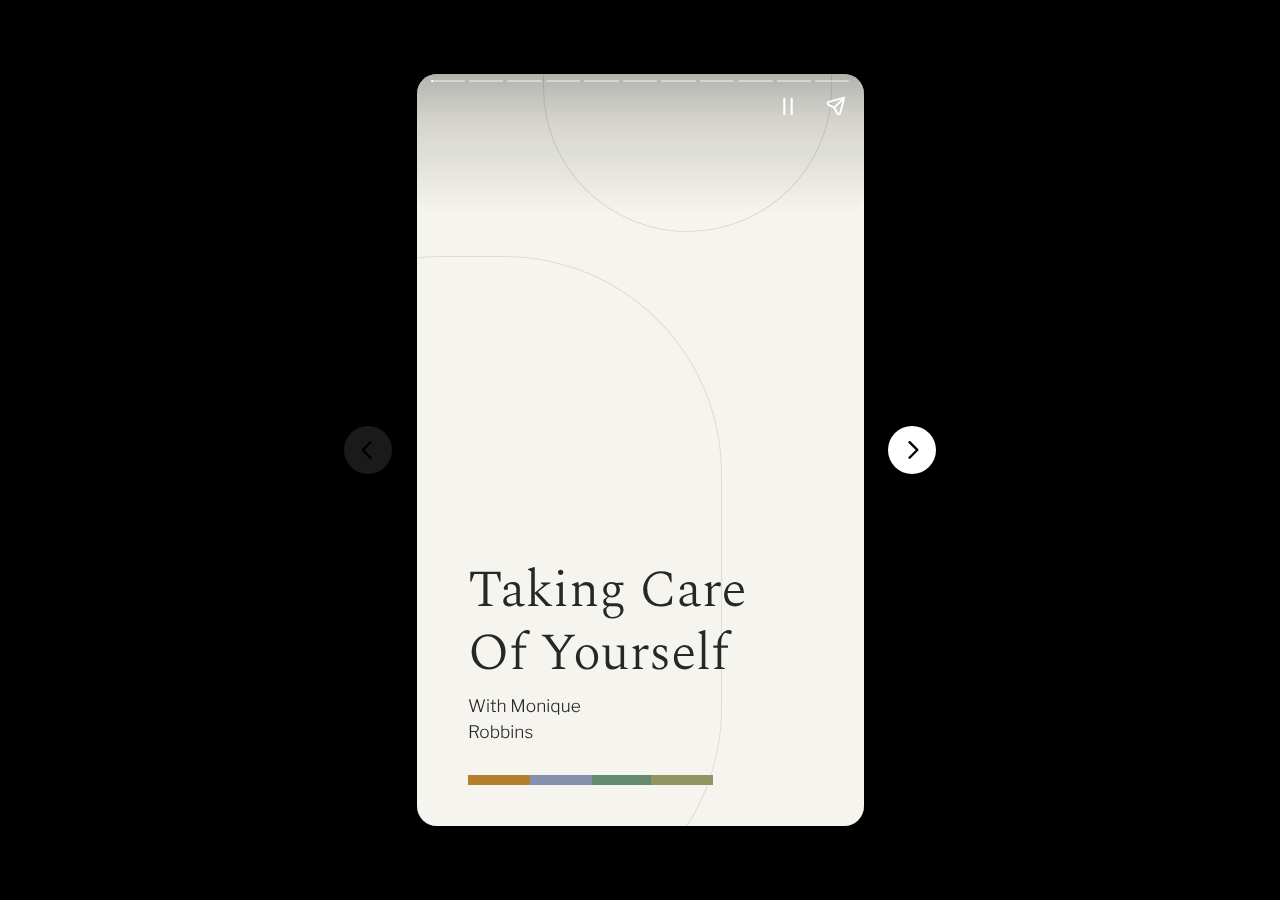
==== commit a767facd: "story data formated in good way!" ====
--- a/Webstories/introstory/introduction.html
+++ b/Webstories/introstory/introduction.html
@@ -1,24 +1,3545 @@
 <!DOCTYPE html>
-<html amp="" lang="en-US" transformed="self;v=1" i-amphtml-layout=""><head><meta charset="utf-8"><meta name="viewport" content="width=device-width,minimum-scale=1"><link rel="modulepreload" href="./js/v0.mjs" as="script" crossorigin="anonymous"><link rel="preconnect" href="https://cdn.ampproject.org"><link rel="preload" as="script" href="./js/amp-story-1.0.js"><style amp-runtime="" i-amphtml-version="012301261900000">html{overflow-x:hidden!important}html.i-amphtml-fie{height:100%!important;width:100%!important}html:not([amp4ads]),html:not([amp4ads]) body{height:auto!important}html:not([amp4ads]) body{margin:0!important}body{-webkit-text-size-adjust:100%;-moz-text-size-adjust:100%;-ms-text-size-adjust:100%;text-size-adjust:100%}html.i-amphtml-singledoc.i-amphtml-embedded{-ms-touch-action:pan-y pinch-zoom;touch-action:pan-y pinch-zoom}html.i-amphtml-fie>body,html.i-amphtml-singledoc>body{overflow:visible!important}html.i-amphtml-fie:not(.i-amphtml-inabox)>body,html.i-amphtml-singledoc:not(.i-amphtml-inabox)>body{position:relative!important}html.i-amphtml-ios-embed-legacy>body{overflow-x:hidden!important;overflow-y:auto!important;position:absolute!important}html.i-amphtml-ios-embed{overflow-y:auto!important;position:static}#i-amphtml-wrapper{overflow-x:hidden!important;overflow-y:auto!important;position:absolute!important;top:0!important;left:0!important;right:0!important;bottom:0!important;margin:0!important;display:block!important}html.i-amphtml-ios-embed.i-amphtml-ios-overscroll,html.i-amphtml-ios-embed.i-amphtml-ios-overscroll>#i-amphtml-wrapper{-webkit-overflow-scrolling:touch!important}#i-amphtml-wrapper>body{position:relative!important;border-top:1px solid transparent!important}#i-amphtml-wrapper+body{visibility:visible}#i-amphtml-wrapper+body .i-amphtml-lightbox-element,#i-amphtml-wrapper+body[i-amphtml-lightbox]{visibility:hidden}#i-amphtml-wrapper+body[i-amphtml-lightbox] .i-amphtml-lightbox-element{visibility:visible}#i-amphtml-wrapper.i-amphtml-scroll-disabled,.i-amphtml-scroll-disabled{overflow-x:hidden!important;overflow-y:hidden!important}amp-instagram{padding:54px 0px 0px!important;background-color:#fff}amp-iframe iframe{box-sizing:border-box!important}[amp-access][amp-access-hide]{display:none}[subscriptions-dialog],body:not(.i-amphtml-subs-ready) [subscriptions-action],body:not(.i-amphtml-subs-ready) [subscriptions-section]{display:none!important}amp-experiment,amp-live-list>[update]{display:none}amp-list[resizable-children]>.i-amphtml-loading-container.amp-hidden{display:none!important}amp-list [fetch-error],amp-list[load-more] [load-more-button],amp-list[load-more] [load-more-end],amp-list[load-more] [load-more-failed],amp-list[load-more] [load-more-loading]{display:none}amp-list[diffable] div[role=list]{display:block}amp-story-page,amp-story[standalone]{min-height:1px!important;display:block!important;height:100%!important;margin:0!important;padding:0!important;overflow:hidden!important;width:100%!important}amp-story[standalone]{background-color:#000!important;position:relative!important}amp-story-page{background-color:#757575}amp-story .amp-active>div,amp-story .i-amphtml-loader-background{display:none!important}amp-story-page:not(:first-of-type):not([distance]):not([active]){transform:translateY(1000vh)!important}amp-autocomplete{position:relative!important;display:inline-block!important}amp-autocomplete>input,amp-autocomplete>textarea{padding:0.5rem;border:1px solid rgba(0,0,0,0.33)}.i-amphtml-autocomplete-results,amp-autocomplete>input,amp-autocomplete>textarea{font-size:1rem;line-height:1.5rem}[amp-fx^=fly-in]{visibility:hidden}amp-script[nodom],amp-script[sandboxed]{position:fixed!important;top:0!important;width:1px!important;height:1px!important;overflow:hidden!important;visibility:hidden}
-/*# sourceURL=/css/ampdoc.css*/[hidden]{display:none!important}.i-amphtml-element{display:inline-block}.i-amphtml-blurry-placeholder{transition:opacity 0.3s cubic-bezier(0.0,0.0,0.2,1)!important;pointer-events:none}[layout=nodisplay]:not(.i-amphtml-element){display:none!important}.i-amphtml-layout-fixed,[layout=fixed][width][height]:not(.i-amphtml-layout-fixed){display:inline-block;position:relative}.i-amphtml-layout-responsive,[layout=responsive][width][height]:not(.i-amphtml-layout-responsive),[width][height][heights]:not([layout]):not(.i-amphtml-layout-responsive),[width][height][sizes]:not(img):not([layout]):not(.i-amphtml-layout-responsive){display:block;position:relative}.i-amphtml-layout-intrinsic,[layout=intrinsic][width][height]:not(.i-amphtml-layout-intrinsic){display:inline-block;position:relative;max-width:100%}.i-amphtml-layout-intrinsic .i-amphtml-sizer{max-width:100%}.i-amphtml-intrinsic-sizer{max-width:100%;display:block!important}.i-amphtml-layout-container,.i-amphtml-layout-fixed-height,[layout=container],[layout=fixed-height][height]:not(.i-amphtml-layout-fixed-height){display:block;position:relative}.i-amphtml-layout-fill,.i-amphtml-layout-fill.i-amphtml-notbuilt,[layout=fill]:not(.i-amphtml-layout-fill),body noscript>*{display:block;overflow:hidden!important;position:absolute;top:0;left:0;bottom:0;right:0}body noscript>*{position:absolute!important;width:100%;height:100%;z-index:2}body noscript{display:inline!important}.i-amphtml-layout-flex-item,[layout=flex-item]:not(.i-amphtml-layout-flex-item){display:block;position:relative;-ms-flex:1 1 auto;flex:1 1 auto}.i-amphtml-layout-fluid{position:relative}.i-amphtml-layout-size-defined{overflow:hidden!important}.i-amphtml-layout-awaiting-size{position:absolute!important;top:auto!important;bottom:auto!important}i-amphtml-sizer{display:block!important}@supports (aspect-ratio:1/1){i-amphtml-sizer.i-amphtml-disable-ar{display:none!important}}.i-amphtml-blurry-placeholder,.i-amphtml-fill-content{display:block;height:0;max-height:100%;max-width:100%;min-height:100%;min-width:100%;width:0;margin:auto}.i-amphtml-layout-size-defined .i-amphtml-fill-content{position:absolute;top:0;left:0;bottom:0;right:0}.i-amphtml-replaced-content,.i-amphtml-screen-reader{padding:0!important;border:none!important}.i-amphtml-screen-reader{position:fixed!important;top:0px!important;left:0px!important;width:4px!important;height:4px!important;opacity:0!important;overflow:hidden!important;margin:0!important;display:block!important;visibility:visible!important}.i-amphtml-screen-reader~.i-amphtml-screen-reader{left:8px!important}.i-amphtml-screen-reader~.i-amphtml-screen-reader~.i-amphtml-screen-reader{left:12px!important}.i-amphtml-screen-reader~.i-amphtml-screen-reader~.i-amphtml-screen-reader~.i-amphtml-screen-reader{left:16px!important}.i-amphtml-unresolved{position:relative;overflow:hidden!important}.i-amphtml-select-disabled{-webkit-user-select:none!important;-ms-user-select:none!important;user-select:none!important}.i-amphtml-notbuilt,[layout]:not(.i-amphtml-element),[width][height][heights]:not([layout]):not(.i-amphtml-element),[width][height][sizes]:not(img):not([layout]):not(.i-amphtml-element){position:relative;overflow:hidden!important;color:transparent!important}.i-amphtml-notbuilt:not(.i-amphtml-layout-container)>*,[layout]:not([layout=container]):not(.i-amphtml-element)>*,[width][height][heights]:not([layout]):not(.i-amphtml-element)>*,[width][height][sizes]:not([layout]):not(.i-amphtml-element)>*{display:none}amp-img:not(.i-amphtml-element)[i-amphtml-ssr]>img.i-amphtml-fill-content{display:block}.i-amphtml-notbuilt:not(.i-amphtml-layout-container),[layout]:not([layout=container]):not(.i-amphtml-element),[width][height][heights]:not([layout]):not(.i-amphtml-element),[width][height][sizes]:not(img):not([layout]):not(.i-amphtml-element){color:transparent!important;line-height:0!important}.i-amphtml-ghost{visibility:hidden!important}.i-amphtml-element>[placeholder],[layout]:not(.i-amphtml-element)>[placeholder],[width][height][heights]:not([layout]):not(.i-amphtml-element)>[placeholder],[width][height][sizes]:not([layout]):not(.i-amphtml-element)>[placeholder]{display:block;line-height:normal}.i-amphtml-element>[placeholder].amp-hidden,.i-amphtml-element>[placeholder].hidden{visibility:hidden}.i-amphtml-element:not(.amp-notsupported)>[fallback],.i-amphtml-layout-container>[placeholder].amp-hidden,.i-amphtml-layout-container>[placeholder].hidden{display:none}.i-amphtml-layout-size-defined>[fallback],.i-amphtml-layout-size-defined>[placeholder]{position:absolute!important;top:0!important;left:0!important;right:0!important;bottom:0!important;z-index:1}amp-img[i-amphtml-ssr]:not(.i-amphtml-element)>[placeholder]{z-index:auto}.i-amphtml-notbuilt>[placeholder]{display:block!important}.i-amphtml-hidden-by-media-query{display:none!important}.i-amphtml-element-error{background:red!important;color:#fff!important;position:relative!important}.i-amphtml-element-error:before{content:attr(error-message)}i-amp-scroll-container,i-amphtml-scroll-container{position:absolute;top:0;left:0;right:0;bottom:0;display:block}i-amp-scroll-container.amp-active,i-amphtml-scroll-container.amp-active{overflow:auto;-webkit-overflow-scrolling:touch}.i-amphtml-loading-container{display:block!important;pointer-events:none;z-index:1}.i-amphtml-notbuilt>.i-amphtml-loading-container{display:block!important}.i-amphtml-loading-container.amp-hidden{visibility:hidden}.i-amphtml-element>[overflow]{cursor:pointer;position:relative;z-index:2;visibility:hidden;display:initial;line-height:normal}.i-amphtml-layout-size-defined>[overflow]{position:absolute}.i-amphtml-element>[overflow].amp-visible{visibility:visible}template{display:none!important}.amp-border-box,.amp-border-box *,.amp-border-box :after,.amp-border-box :before{box-sizing:border-box}amp-pixel{display:none!important}amp-analytics,amp-auto-ads,amp-story-auto-ads{position:fixed!important;top:0!important;width:1px!important;height:1px!important;overflow:hidden!important;visibility:hidden}amp-story{visibility:hidden!important}html.i-amphtml-fie>amp-analytics{position:initial!important}[visible-when-invalid]:not(.visible),form [submit-error],form [submit-success],form [submitting]{display:none}amp-accordion{display:block!important}@media (min-width:1px){:where(amp-accordion>section)>:first-child{margin:0;background-color:#efefef;padding-right:20px;border:1px solid #dfdfdf}:where(amp-accordion>section)>:last-child{margin:0}}amp-accordion>section{float:none!important}amp-accordion>section>*{float:none!important;display:block!important;overflow:hidden!important;position:relative!important}amp-accordion,amp-accordion>section{margin:0}amp-accordion:not(.i-amphtml-built)>section>:last-child{display:none!important}amp-accordion:not(.i-amphtml-built)>section[expanded]>:last-child{display:block!important}
-/*# sourceURL=/css/ampshared.css*/</style><meta name="amp-story-generator-name" content="Web Stories for WordPress"><meta name="amp-story-generator-version" content="1.29.0"><meta name="robots" content="max-image-preview:large"><meta name="description" content="Introduction of reddot beauty by feni patel, what we are doing in reddot beauty and how we help they get best weeding day."><meta property="og:locale" content="en-US"><meta property="og:site_name" content="REDDOT BEAUTY"><meta property="og:type" content="article"><meta property="og:title" content="Reddot Beauty introduction"><meta property="og:url" content="http://reddot-beauty.local/web-stories/reddot-beauty-introduction/"><meta property="og:description" content="Introduction of reddot beauty by feni patel, what we are doing in reddot beauty and how we help they get best weeding day."><meta property="article:published_time" content="2023-02-14T09:42:51+00:00"><meta property="article:modified_time" content="2023-02-14T09:42:51+00:00"><meta property="og:image" content="./images/cropped-favicon-1.png"><meta property="og:image:width" content="640"><meta property="og:image:height" content="853"><meta name="twitter:card" content="summary_large_image"><meta name="twitter:image" content="./images/cropped-favicon-1.png"><meta name="twitter:image:alt" content="Reddot Beauty introduction"><meta name="generator" content="WordPress 6.1.1"><link rel="preconnect" href="https://fonts.gstatic.com" crossorigin=""><link rel="dns-prefetch" href="https://fonts.gstatic.com"><link rel="preconnect" href="https://fonts.gstatic.com/" crossorigin=""><script async="" src="./js/v0.mjs" type="module" crossorigin="anonymous"></script><script async nomodule src="./js/v0.js" crossorigin="anonymous"></script><script async="" src="./js/amp-story-1.0.mjs" custom-element="amp-story" type="module" crossorigin="anonymous"></script><script async nomodule src="./js/amp-story-1.0.js" crossorigin="anonymous" custom-element="amp-story"></script><link href="https://fonts.googleapis.com/css2?display=swap&amp;family=Spectral%3Awght%40300%3B400&amp;family=Libre+Franklin%3Awght%40300%3B400%3B500%3B700" rel="stylesheet"><style amp-custom="">h1,h2{font-weight:normal}amp-story-page{background-color:#131516}amp-story-grid-layer{overflow:visible}@media (max-aspect-ratio: 9 / 16){@media (min-aspect-ratio: 320 / 678){amp-story-grid-layer.grid-layer{margin-top:calc(( 100% / .5625 - 100% / .66666666666667 ) / 2)}}}@media not all and (min-resolution:.001dpcm){@media{p.text-wrapper > span{font-size:calc(100% - .5px)}}}.page-fullbleed-area{position:absolute;overflow:hidden;width:100%;left:0;height:calc(1.1851851851852 * 100%);top:calc(( 1 - 1.1851851851852 ) * 100% / 2)}.page-safe-area{overflow:visible;position:absolute;top:0;bottom:0;left:0;right:0;width:100%;height:calc(.84375 * 100%);margin:auto 0}.mask{position:absolute;overflow:hidden}.fill{position:absolute;top:0;left:0;right:0;bottom:0;margin:0}@media (prefers-reduced-motion: no-preference){.animation-wrapper{opacity:var(--initial-opacity);transform:var(--initial-transform)}}._0334ab6{background-color:#f5f4ee}._6120891{position:absolute;pointer-events:none;left:0;top:-9.25926%;width:100%;height:118.51852%;opacity:1}._89d52dd{pointer-events:initial;width:100%;height:100%;display:block;position:absolute;top:0;left:0;z-index:0}._dc67a5c{will-change:transform}._3c15b28{position:absolute;pointer-events:none;left:calc(-42.96117% - 1px);top:calc(21.19741% - 1px);width:calc(110.92233% + 2px);height:calc(99.67638% + 2px);opacity:1}._583f9de{top:0;left:0;right:0;bottom:0;width:100%;height:100%;position:absolute;border-width:1px 1px 1px 1px;border-color:rgba(0,0,0,.1);border-style:solid;border-radius:43.763676148796% 43.763676148796% 43.763676148796% 43.763676148796%/32.467532467532% 32.467532467532% 32.467532467532% 32.467532467532%;pointer-events:initial;display:block;z-index:0}._ff976c0{background-color:rgba(196,196,196,0);will-change:transform}._fa33919{position:absolute;pointer-events:none;left:calc(28.39806% - 1px);top:calc(-40.45307% - 1px);width:calc(64.32039% + 2px);height:calc(57.76699% + 2px);opacity:1}._c6bb376{top:0;left:0;right:0;bottom:0;width:100%;height:100%;position:absolute;border-width:1px 1px 1px 1px;border-color:rgba(0,0,0,.1);border-style:solid;border-radius:75.471698113208% 75.471698113208% 75.471698113208% 75.471698113208%/56.022408963585% 56.022408963585% 56.022408963585% 56.022408963585%;pointer-events:initial;display:block;z-index:0}._9f90c07{position:absolute;pointer-events:none;left:38.83495%;top:98.54369%;width:13.83495%;height:1.45631%;opacity:1}._71ae0c4{background-color:#668a6e;will-change:transform}._b622621{position:absolute;pointer-events:none;left:52.42718%;top:98.54369%;width:13.83495%;height:1.45631%;opacity:1}._c3485be{background-color:#909561;will-change:transform}._1b3db7e{position:absolute;pointer-events:none;left:25.24272%;top:98.54369%;width:13.83495%;height:1.45631%;opacity:1}._e52ebba{background-color:#8590ae;will-change:transform}._e85decd{position:absolute;pointer-events:none;left:11.40777%;top:98.54369%;width:13.83495%;height:1.45631%;opacity:1}._28b44ef{background-color:#b67f2c;will-change:transform}._d9ac13f{position:absolute;pointer-events:none;left:59.70874%;top:41.90939%;width:28.8835%;height:15.21036%;opacity:1}._a5541fe{pointer-events:initial;width:100%;height:100%;display:block;position:absolute;top:0;left:0;z-index:0;border-radius:25.210084033613% 25.210084033613% 0% 25.210084033613%/31.914893617021% 31.914893617021% 0% 31.914893617021%}._d7b1e41{position:absolute;width:106%;height:178.92197%;left:-5.79414%;top:-54.0124%}._f305c16{position:absolute;pointer-events:none;left:11.40777%;top:-1.61812%;width:45.63107%;height:48.38188%;opacity:1}._7c14c6d{pointer-events:initial;width:100%;height:100%;display:block;position:absolute;top:0;left:0;z-index:0;border-radius:31.914893617021% 21.276595744681% 42.553191489362% 0%/20.066889632107% 13.377926421405% 26.755852842809% 0%}._a57ee9a{position:absolute;width:106.02837%;height:100%;left:-1.27491%;top:0%}._a6d8194{position:absolute;pointer-events:none;left:11.40777%;top:65.37217%;width:71.35922%;height:21.19741%;opacity:1}._750a827{pointer-events:initial;width:100%;height:100%;display:block;position:absolute;top:0;left:0;z-index:0;border-radius:.68027210884354% .68027210884354% .68027210884354% .68027210884354%/1.5267175572519% 1.5267175572519% 1.5267175572519% 1.5267175572519%}._758c4f3{white-space:pre-line;overflow-wrap:break-word;word-break:break-word;margin:2.6285714285714% 0;font-family:"Spectral",serif;font-size:.776699em;line-height:1.2;text-align:left;padding:0;color:#000}._4c5c3e3{font-weight:300;color:#272727}._c538246{position:absolute;pointer-events:none;left:11.40777%;top:86.73139%;width:42.47573%;height:3.07443%;opacity:1}._6d43e07{pointer-events:initial;width:100%;height:100%;display:block;position:absolute;top:0;left:0;z-index:0;border-radius:1.1428571428571% 1.1428571428571% 1.1428571428571% 1.1428571428571%/10.526315789474% 10.526315789474% 10.526315789474% 10.526315789474%}._b2df5a3{white-space:pre-line;overflow-wrap:break-word;word-break:break-word;margin:-1.3165714285714% 0;font-family:"Libre Franklin",sans-serif;font-size:.2589em;line-height:1.5;text-align:left;padding:0;color:#000}._baccf80{background-color:#dcd4d5}._254c3af{width:100%;height:100%;display:block;position:absolute;top:0;left:0}._90ddeb9{position:absolute;width:142.22222%;height:120%;left:-4.70443%;top:-.01232%}._ceebce5{position:absolute;pointer-events:none;left:calc(-42.96117% - 1px);top:calc(6.31068% - 1px);width:calc(110.92233% + 2px);height:calc(107.76699% + 2px);opacity:1}._75da10d{width:100%;height:100%;display:block;position:absolute;top:0;left:0;--initial-opacity:0;--initial-transform:none}._0d658bc{top:0;left:0;right:0;bottom:0;width:100%;height:100%;position:absolute;border-width:1px 1px 1px 1px;border-color:rgba(255,255,255,.2);border-style:solid;border-radius:43.763676148796% 43.763676148796% 43.763676148796% 43.763676148796%/30.03003003003% 30.03003003003% 30.03003003003% 30.03003003003%;pointer-events:initial;display:block;z-index:0}._2cb0960{position:absolute;pointer-events:none;left:calc(7.03883% - 1px);top:calc(-5.82524% - 1px);width:calc(36.65049% + 2px);height:calc(24.43366% + 2px);opacity:1}._df8ac1c{top:0;left:0;right:0;bottom:0;width:100%;height:100%;position:absolute;border-width:1px 1px 1px 1px;border-color:rgba(255,255,255,.2);border-style:solid;border-radius:132.45033112583% 132.45033112583% 132.45033112583% 132.45033112583%/132.45033112583% 132.45033112583% 132.45033112583% 132.45033112583%;pointer-events:initial;display:block;z-index:0}._3eaff3c{position:absolute;pointer-events:none;left:7.03883%;top:66.99029%;width:85.67961%;height:35.92233%;opacity:1}._c4978c3{pointer-events:initial;width:100%;height:100%;display:block;position:absolute;top:0;left:0;z-index:0;border-radius:11.331444759207% 22.662889518414% 0% 16.99716713881%/18.018018018018% 36.036036036036% 0% 27.027027027027%;background-clip:content-box;background-color:#535353}._802b780{white-space:pre-line;overflow-wrap:break-word;word-break:break-word;margin:-.87932011331445% 0;font-family:"Libre Franklin",sans-serif;font-size:.2589em;line-height:1.6;text-align:left;padding:14.164305949008% 12.181303116147%;color:#000}._4bbb41a{color:#fff}._cc0b95f{position:absolute;pointer-events:none;left:calc(-37.13592% - 1px);top:calc(21.19741% - 1px);width:calc(110.92233% + 2px);height:calc(99.67638% + 2px);opacity:1}._effbd92{position:absolute;pointer-events:none;left:calc(55.58252% - 1px);top:calc(72.49191% - 1px);width:calc(36.65049% + 2px);height:calc(24.43366% + 2px);opacity:1}._a8c9d86{top:0;left:0;right:0;bottom:0;width:100%;height:100%;position:absolute;border-width:1px 1px 1px 1px;border-color:rgba(0,0,0,.1);border-style:solid;border-radius:132.45033112583% 132.45033112583% 132.45033112583% 132.45033112583%/132.45033112583% 132.45033112583% 132.45033112583% 132.45033112583%;pointer-events:initial;display:block;z-index:0}._f4fb946{position:absolute;pointer-events:none;left:11.40777%;top:57.28155%;width:10.43689%;height:1.13269%;opacity:1}._d455377{width:100%;height:100%;display:block;position:absolute;top:0;left:0;--initial-opacity:1;--initial-transform:translate3d(-209.30239%,0px,0)}._3d2bf34{background-color:#b17417;will-change:transform}._c005fe6{position:absolute;pointer-events:none;left:11.40777%;top:-21.0356%;width:74.02913%;height:78.47896%;opacity:1}._743ed6c{width:100%;height:100%;display:block;position:absolute;top:0;left:0;--initial-opacity:1;--initial-transform:translate3d(119.67212%,0px,0)}._4b9a186{pointer-events:initial;width:100%;height:100%;display:block;position:absolute;top:0;left:0;z-index:0;border-radius:19.672131147541% 13.114754098361% 26.229508196721% 0%/12.371134020619% 8.2474226804124% 16.494845360825% 0%}._c3b7219{position:absolute;width:120.85245%;height:114%;left:-15.96205%;top:-10.01214%}._e951970{position:absolute;pointer-events:none;left:11.40777%;top:71.0356%;width:71.35922%;height:6.95793%;opacity:1}._991c5d1{pointer-events:initial;width:100%;height:100%;display:block;position:absolute;top:0;left:0;z-index:0;border-radius:.68027210884354% .68027210884354% .68027210884354% .68027210884354%/4.6511627906977% 4.6511627906977% 4.6511627906977% 4.6511627906977%}._ac80a5b{white-space:pre-line;overflow-wrap:break-word;word-break:break-word;margin:1.5333333333333% 0;font-family:"Spectral",serif;font-size:.453074em;line-height:1.2;text-align:left;padding:0;color:#000}._d6f0a9b{color:#272727}._f398c96{position:absolute;pointer-events:none;left:11.40777%;top:79.12621%;width:58.98058%;height:12.78317%;opacity:1}._bd07cf0{pointer-events:initial;width:100%;height:100%;display:block;position:absolute;top:0;left:0;z-index:0;border-radius:.82304526748971% .82304526748971% .82304526748971% .82304526748971%/2.5316455696203% 2.5316455696203% 2.5316455696203% 2.5316455696203%}._5980c96{white-space:pre-line;overflow-wrap:break-word;word-break:break-word;margin:-1.437037037037% 0;font-family:"Libre Franklin",sans-serif;font-size:.291262em;line-height:1.6;text-align:left;padding:0;color:#000}._635ab9d{position:absolute;pointer-events:none;left:11.40777%;top:64.88673%;width:40.04854%;height:2.75081%;opacity:1}._63786b5{pointer-events:initial;width:100%;height:100%;display:block;position:absolute;top:0;left:0;z-index:0;border-radius:1.2121212121212% 1.2121212121212% 1.2121212121212% 1.2121212121212%/11.764705882353% 11.764705882353% 11.764705882353% 11.764705882353%}._a8b5b6b{white-space:pre-line;overflow-wrap:break-word;word-break:break-word;margin:-.79757575757576% 0;font-family:"Libre Franklin",sans-serif;font-size:.226537em;line-height:1.4;text-align:left;padding:0;color:#000}._8d703d4{font-weight:500;color:#272727;text-transform:uppercase}._f80b1a4{background-color:#5e564a}._ec6aaa3{position:absolute;pointer-events:none;left:calc(26.69903% - 1px);top:calc(21.19741% - 1px);width:calc(110.92233% + 2px);height:calc(99.67638% + 2px);opacity:1}._1c66cac{top:0;left:0;right:0;bottom:0;width:100%;height:100%;position:absolute;border-width:1px 1px 1px 1px;border-color:rgba(255,255,255,.1);border-style:solid;border-radius:43.763676148796% 43.763676148796% 43.763676148796% 43.763676148796%/32.467532467532% 32.467532467532% 32.467532467532% 32.467532467532%;pointer-events:initial;display:block;z-index:0}._1995d75{top:0;left:0;right:0;bottom:0;width:100%;height:100%;position:absolute;border-width:1px 1px 1px 1px;border-color:rgba(255,255,255,.1);border-style:solid;border-radius:75.471698113208% 75.471698113208% 75.471698113208% 75.471698113208%/56.022408963585% 56.022408963585% 56.022408963585% 56.022408963585%;pointer-events:initial;display:block;z-index:0}._a74acc3{position:absolute;pointer-events:none;left:7.03883%;top:-29.61165%;width:85.67961%;height:23.30097%;opacity:1}._9df6ed1{pointer-events:initial;width:100%;height:100%;display:block;position:absolute;top:0;left:0;z-index:0;border-radius:11.331444759207% 22.662889518414% 0% 16.99716713881%/27.777777777778% 55.555555555556% 0% 41.666666666667%}._88a9a31{position:absolute;pointer-events:none;left:13.83495%;top:46.92557%;width:33.00971%;height:17.31392%;opacity:1}._28ec67c{pointer-events:initial;width:100%;height:100%;display:block;position:absolute;top:0;left:0;z-index:0;border-radius:22.058823529412% 22.058823529412% 0% 22.058823529412%/28.03738317757% 28.03738317757% 0% 28.03738317757%}._651317a{position:absolute;width:100%;height:190.65417%;left:0%;top:-23.35138%}._dcf0f7b{position:absolute;pointer-events:none;left:54.12621%;top:51.2945%;width:20.38835%;height:2.75081%;opacity:1}._fa58275{pointer-events:initial;width:100%;height:100%;display:block;position:absolute;top:0;left:0;z-index:0;border-radius:2.3809523809524% 2.3809523809524% 2.3809523809524% 2.3809523809524%/11.764705882353% 11.764705882353% 11.764705882353% 11.764705882353%}._0a571f1{white-space:pre-line;overflow-wrap:break-word;word-break:break-word;margin:-1.5666666666667% 0;font-family:"Libre Franklin",sans-serif;font-size:.226537em;line-height:1.4;text-align:left;padding:0;color:#000}._6495440{font-weight:700;color:#fff;letter-spacing:.1em;text-transform:uppercase}._bc076b4{position:absolute;pointer-events:none;left:54.12621%;top:55.33981%;width:20.38835%;height:3.07443%;opacity:1}._3915d7f{pointer-events:initial;width:100%;height:100%;display:block;position:absolute;top:0;left:0;z-index:0;border-radius:2.3809523809524% 2.3809523809524% 2.3809523809524% 2.3809523809524%/10.526315789474% 10.526315789474% 10.526315789474% 10.526315789474%}._bd731e9{white-space:pre-line;overflow-wrap:break-word;word-break:break-word;margin:-1.7904761904762% 0;font-family:"Libre Franklin",sans-serif;font-size:.2589em;line-height:1.4;text-align:left;padding:0;color:#000}._72337f4{font-weight:300;color:#fff}._a6266cf{position:absolute;pointer-events:none;left:13.83495%;top:72.16828%;width:33.00971%;height:17.31392%;opacity:1}._e523553{position:absolute;width:105%;height:177.94389%;left:-5%;top:-44.69594%}._ab06153{position:absolute;pointer-events:none;left:54.12621%;top:73.6246%;width:20.38835%;height:2.75081%;opacity:1}._97c784f{position:absolute;pointer-events:none;left:53.8835%;top:77.83172%;width:34.70874%;height:10.35599%;opacity:1}._df7416b{pointer-events:initial;width:100%;height:100%;display:block;position:absolute;top:0;left:0;z-index:0;border-radius:1.3986013986014% 1.3986013986014% 1.3986013986014% 1.3986013986014%/3.125% 3.125% 3.125% 3.125%}._b51ef4d{white-space:pre-line;overflow-wrap:break-word;word-break:break-word;margin:-1.0517482517483% 0;font-family:"Libre Franklin",sans-serif;font-size:.2589em;line-height:1.4;text-align:left;padding:0;color:#000}._e0e104c{position:absolute;pointer-events:none;left:11.40777%;top:-.64725%;width:52.91262%;height:26.53722%;opacity:1}._30f5bd6{pointer-events:initial;width:100%;height:100%;display:block;position:absolute;top:0;left:0;z-index:0;border-radius:.91743119266055% .91743119266055% .91743119266055% .91743119266055%/1.219512195122% 1.219512195122% 1.219512195122% 1.219512195122%}._9e16495{white-space:pre-line;overflow-wrap:break-word;word-break:break-word;margin:2.3633027522936% 0;font-family:"Spectral",serif;font-size:.517799em;line-height:1.2;text-align:left;padding:0;color:#000}._eb94550{position:absolute;pointer-events:none;left:11.40777%;top:57.44337%;width:10.43689%;height:1.13269%;opacity:1}._f687641{background-color:#7a87a8;will-change:transform}._b6fd1e7{position:absolute;width:193.99998%;height:183%;left:-46.99999%;top:-42.17419%}._7ea8d5f{position:absolute;pointer-events:none;left:11.40777%;top:79.12621%;width:66.50485%;height:17.47573%;opacity:1}._062554c{pointer-events:initial;width:100%;height:100%;display:block;position:absolute;top:0;left:0;z-index:0;border-radius:.72992700729927% .72992700729927% .72992700729927% .72992700729927%/1.8518518518519% 1.8518518518519% 1.8518518518519% 1.8518518518519%}._96ab76b{white-space:pre-line;overflow-wrap:break-word;word-break:break-word;margin:-1.2744525547445% 0;font-family:"Libre Franklin",sans-serif;font-size:.291262em;line-height:1.6;text-align:left;padding:0;color:#000}._cb776f3{background-color:#464c5a}._3dbbe9b{position:absolute;width:136.37258%;height:130%;left:-2.18627%;top:-15.94588%}._474ffd6{position:absolute;pointer-events:none;left:54.12621%;top:46.92557%;width:20.38835%;height:5.98706%;opacity:1}._e737a54{pointer-events:initial;width:100%;height:100%;display:block;position:absolute;top:0;left:0;z-index:0;border-radius:2.3809523809524% 2.3809523809524% 2.3809523809524% 2.3809523809524%/5.4054054054054% 5.4054054054054% 5.4054054054054% 5.4054054054054%}._e17556e{position:absolute;pointer-events:none;left:54.61165%;top:54.20712%;width:29.61165%;height:10.35599%;opacity:1}._b119093{pointer-events:initial;width:100%;height:100%;display:block;position:absolute;top:0;left:0;z-index:0;border-radius:1.6393442622951% 1.6393442622951% 1.6393442622951% 1.6393442622951%/3.125% 3.125% 3.125% 3.125%}._db9d942{white-space:pre-line;overflow-wrap:break-word;word-break:break-word;margin:-1.2327868852459% 0;font-family:"Libre Franklin",sans-serif;font-size:.2589em;line-height:1.4;text-align:left;padding:0;color:#000}._988d769{position:absolute;width:115%;height:194.89093%;left:-1.04457%;top:-57.68281%}._38af2b7{position:absolute;pointer-events:none;left:54.12621%;top:73.6246%;width:26.94175%;height:2.75081%;opacity:1}._917d695{pointer-events:initial;width:100%;height:100%;display:block;position:absolute;top:0;left:0;z-index:0;border-radius:1.8018018018018% 1.8018018018018% 1.8018018018018% 1.8018018018018%/11.764705882353% 11.764705882353% 11.764705882353% 11.764705882353%}._dcf61de{white-space:pre-line;overflow-wrap:break-word;word-break:break-word;margin:-1.1855855855856% 0;font-family:"Libre Franklin",sans-serif;font-size:.226537em;line-height:1.4;text-align:left;padding:0;color:#000}._72ab0b9{position:absolute;pointer-events:none;left:11.40777%;top:-.64725%;width:52.91262%;height:20.38835%;opacity:1}._94d09c1{pointer-events:initial;width:100%;height:100%;display:block;position:absolute;top:0;left:0;z-index:0;border-radius:.91743119266055% .91743119266055% .91743119266055% .91743119266055%/1.5873015873016% 1.5873015873016% 1.5873015873016% 1.5873015873016%}._3d63932{font-weight:300;color:#f5f4ee}._75cb379{background-color:#588061;will-change:transform}._5ff980d{position:absolute;width:139.93441%;height:110%;left:-14.87483%;top:-9.74619%}._a2fe6e3{position:absolute;pointer-events:none;left:11.40777%;top:71.0356%;width:71.35922%;height:12.29773%;opacity:1}._4fc9e5b{pointer-events:initial;width:100%;height:100%;display:block;position:absolute;top:0;left:0;z-index:0;border-radius:.68027210884354% .68027210884354% .68027210884354% .68027210884354%/2.6315789473684% 2.6315789473684% 2.6315789473684% 2.6315789473684%}._3ad75c5{position:absolute;pointer-events:none;left:11.40777%;top:84.62783%;width:58.98058%;height:8.25243%;opacity:1}._32308a6{pointer-events:initial;width:100%;height:100%;display:block;position:absolute;top:0;left:0;z-index:0;border-radius:.82304526748971% .82304526748971% .82304526748971% .82304526748971%/3.921568627451% 3.921568627451% 3.921568627451% 3.921568627451%}._bc1105b{background-color:#424e44}._d7c4057{position:absolute;width:110%;height:135.15262%;left:-8.35177%;top:-21.13401%}._9bd1384{position:absolute;pointer-events:none;left:54.12621%;top:46.92557%;width:21.1165%;height:5.98706%;opacity:1}._d1bfd64{pointer-events:initial;width:100%;height:100%;display:block;position:absolute;top:0;left:0;z-index:0;border-radius:2.2988505747126% 2.2988505747126% 2.2988505747126% 2.2988505747126%/5.4054054054054% 5.4054054054054% 5.4054054054054% 5.4054054054054%}._5cd5e9a{white-space:pre-line;overflow-wrap:break-word;word-break:break-word;margin:-1.5126436781609% 0;font-family:"Libre Franklin",sans-serif;font-size:.226537em;line-height:1.4;text-align:left;padding:0;color:#000}._9cb0b12{position:absolute;pointer-events:none;left:54.12621%;top:54.20712%;width:27.91262%;height:10.35599%;opacity:1}._60785e9{pointer-events:initial;width:100%;height:100%;display:block;position:absolute;top:0;left:0;z-index:0;border-radius:1.7391304347826% 1.7391304347826% 1.7391304347826% 1.7391304347826%/3.125% 3.125% 3.125% 3.125%}._26faa2c{white-space:pre-line;overflow-wrap:break-word;word-break:break-word;margin:-1.3078260869565% 0;font-family:"Libre Franklin",sans-serif;font-size:.2589em;line-height:1.4;text-align:left;padding:0;color:#000}._f9b55f9{position:absolute;width:132%;height:155.54202%;left:-16%;top:-24.71509%}._0f51bf2{position:absolute;pointer-events:none;left:54.12621%;top:73.6246%;width:23.54369%;height:2.75081%;opacity:1}._eddc183{pointer-events:initial;width:100%;height:100%;display:block;position:absolute;top:0;left:0;z-index:0;border-radius:2.0618556701031% 2.0618556701031% 2.0618556701031% 2.0618556701031%/11.764705882353% 11.764705882353% 11.764705882353% 11.764705882353%}._d520e90{white-space:pre-line;overflow-wrap:break-word;word-break:break-word;margin:-1.3567010309278% 0;font-family:"Libre Franklin",sans-serif;font-size:.226537em;line-height:1.4;text-align:left;padding:0;color:#000}._4f2daf3{position:absolute;pointer-events:none;left:11.40777%;top:-.64725%;width:58.25243%;height:26.53722%;opacity:1}._04669f2{pointer-events:initial;width:100%;height:100%;display:block;position:absolute;top:0;left:0;z-index:0;border-radius:.83333333333333% .83333333333333% .83333333333333% .83333333333333%/1.219512195122% 1.219512195122% 1.219512195122% 1.219512195122%}._778c59f{white-space:pre-line;overflow-wrap:break-word;word-break:break-word;margin:2.1466666666667% 0;font-family:"Spectral",serif;font-size:.517799em;line-height:1.2;text-align:left;padding:0;color:#000}._28f16c8{background-color:#878c52;will-change:transform}._4b798f7{position:absolute;pointer-events:none;left:11.40777%;top:-9.38511%;width:74.02913%;height:66.82848%;opacity:1}._20f4090{width:100%;height:100%;display:block;position:absolute;top:0;left:0;--initial-opacity:1;--initial-transform:translate3d(-115.40984%,0px,0)}._d415ead{pointer-events:initial;width:100%;height:100%;display:block;position:absolute;top:0;left:0;z-index:0;border-radius:0% 0% 26.229508196721% 0%/0% 0% 19.370460048426% 0%}._9a0856b{position:absolute;width:106%;height:117.42131%;left:-2.92509%;top:-2.14198%}._2bdbc5f{font-weight:400;color:#272727}._4d2dce0{position:absolute;pointer-events:none;left:11.40777%;top:79.12621%;width:62.13592%;height:12.94498%;opacity:1}._3d25b85{pointer-events:initial;width:100%;height:100%;display:block;position:absolute;top:0;left:0;z-index:0;border-radius:.78125% .78125% .78125% .78125%/2.5% 2.5% 2.5% 2.5%}._119b2d3{white-space:pre-line;overflow-wrap:break-word;word-break:break-word;margin:-1.3640625% 0;font-family:"Libre Franklin",sans-serif;font-size:.291262em;line-height:1.6;text-align:left;padding:0;color:#000}._ecb73d2{background-color:#63654f}._324ed1c{position:absolute;width:104.90198%;height:100%;left:-2.45099%;top:0%}._10dc4ec{position:absolute;pointer-events:none;left:54.12621%;top:46.92557%;width:28.39806%;height:5.98706%;opacity:1}._bc72985{pointer-events:initial;width:100%;height:100%;display:block;position:absolute;top:0;left:0;z-index:0;border-radius:1.7094017094017% 1.7094017094017% 1.7094017094017% 1.7094017094017%/5.4054054054054% 5.4054054054054% 5.4054054054054% 5.4054054054054%}._2501fd5{white-space:pre-line;overflow-wrap:break-word;word-break:break-word;margin:-1.1247863247863% 0;font-family:"Libre Franklin",sans-serif;font-size:.226537em;line-height:1.4;text-align:left;padding:0;color:#000}._2ca51e7{position:absolute;pointer-events:none;left:54.36893%;top:54.04531%;width:34.70874%;height:10.35599%;opacity:1}._78bc9c5{position:absolute;width:160.50003%;height:153%;left:-30.39852%;top:-33.10619%}._28f85c2{position:absolute;pointer-events:none;left:54.61165%;top:73.6246%;width:20.38835%;height:2.75081%;opacity:1}._ae39505{position:absolute;pointer-events:none;left:calc(-42.96117% - 1px);top:calc(17.31392% - 1px);width:calc(110.92233% + 2px);height:calc(105.82524% + 2px);opacity:1}._07981ce{top:0;left:0;right:0;bottom:0;width:100%;height:100%;position:absolute;border-width:1px 1px 1px 1px;border-color:rgba(0,0,0,.1);border-style:solid;border-radius:43.763676148796% 43.763676148796% 43.763676148796% 43.763676148796%/30.581039755352% 30.581039755352% 30.581039755352% 30.581039755352%;pointer-events:initial;display:block;z-index:0}._af7c617{pointer-events:initial;width:100%;height:100%;display:block;position:absolute;top:0;left:0;z-index:0;border-radius:0% 0% 0% 0%/0% 0% 0% 0%}._585d1d7{position:absolute;pointer-events:none;left:53.39806%;top:32.36246%;width:21.35922%;height:11.32686%;opacity:1}._79b26a7{pointer-events:initial;width:100%;height:100%;display:block;position:absolute;top:0;left:0;z-index:0;border-radius:22.727272727273% 22.727272727273% 0% 22.727272727273%/28.571428571429% 28.571428571429% 0% 28.571428571429%}._8b16814{position:absolute;width:100%;height:188.57141%;left:0%;top:-18.5941%}._2d767c1{position:absolute;pointer-events:none;left:12.37864%;top:36.56958%;width:20.38835%;height:2.75081%;opacity:1}._5d49519{color:#272727;letter-spacing:.1em;text-transform:uppercase}._1058265{position:absolute;pointer-events:none;left:53.64078%;top:48.54369%;width:21.35922%;height:11.32686%;opacity:1}._dcbd1f7{position:absolute;width:240%;height:452.57139%;left:-70.39516%;top:-191.21684%}._521e6ed{position:absolute;pointer-events:none;left:12.37864%;top:52.75081%;width:27.91262%;height:2.75081%;opacity:1}._2e290ef{pointer-events:initial;width:100%;height:100%;display:block;position:absolute;top:0;left:0;z-index:0;border-radius:1.7391304347826% 1.7391304347826% 1.7391304347826% 1.7391304347826%/11.764705882353% 11.764705882353% 11.764705882353% 11.764705882353%}._431513b{white-space:pre-line;overflow-wrap:break-word;word-break:break-word;margin:-1.144347826087% 0;font-family:"Libre Franklin",sans-serif;font-size:.226537em;line-height:1.4;text-align:left;padding:0;color:#000}._3d7c18a{position:absolute;pointer-events:none;left:53.64078%;top:64.72492%;width:21.35922%;height:11.32686%;opacity:1}._e94e3ec{position:absolute;width:120%;height:188.57141%;left:-10.10276%;top:-53.97466%}._b435fb4{position:absolute;pointer-events:none;left:12.37864%;top:67.31392%;width:27.91262%;height:5.98706%;opacity:1}._8f52778{pointer-events:initial;width:100%;height:100%;display:block;position:absolute;top:0;left:0;z-index:0;border-radius:1.7391304347826% 1.7391304347826% 1.7391304347826% 1.7391304347826%/5.4054054054054% 5.4054054054054% 5.4054054054054% 5.4054054054054%}._18ae03c{position:absolute;pointer-events:none;left:53.64078%;top:80.90615%;width:21.35922%;height:11.32686%;opacity:1}._c29dc0d{position:absolute;width:106.06061%;height:100%;left:-.33367%;top:0%}._c373d01{position:absolute;pointer-events:none;left:12.37864%;top:83.65696%;width:27.91262%;height:5.98706%;opacity:1}
-
-/*# sourceURL=amp-custom.css */</style><link rel="alternate" type="application/rss+xml" title="REDDOT BEAUTY » Feed" href="http://reddot-beauty.local/feed/"><link rel="alternate" type="application/rss+xml" title="REDDOT BEAUTY » Comments Feed" href="http://reddot-beauty.local/comments/feed/"><link rel="alternate" type="application/rss+xml" title="REDDOT BEAUTY » Stories Feed" href="http://reddot-beauty.local/web-stories/feed/"><title>Reddot Beauty introduction – REDDOT BEAUTY</title><script type="application/ld+json">{"@context":"http:\/\/schema.org","publisher":{"@type":"Organization","name":"REDDOT BEAUTY","logo":{"@type":"ImageObject","url":"http:\/\/reddot-beauty.local\/wp-content\/uploads\/2023\/02\/favicon-96x96.png","width":96,"height":96}},"image":{"@type":"ImageObject","url":"http:\/\/reddot-beauty.local\/wp-content\/uploads\/2023\/02\/cropped-favicon-1.png","width":640,"height":853},"@type":"Article","mainEntityOfPage":"http:\/\/reddot-beauty.local\/web-stories\/reddot-beauty-introduction\/","headline":"Reddot Beauty introduction","datePublished":"2023-02-14T09:42:51+00:00","dateModified":"2023-02-14T09:42:51+00:00","author":{"@type":"Person","name":"admin"}}</script><link rel="https://api.w.org/" href="http://reddot-beauty.local/wp-json/"><link rel="alternate" type="application/json" href="http://reddot-beauty.local/wp-json/web-stories/v1/web-story/8"><link rel="EditURI" type="application/rsd+xml" title="RSD" href="http://reddot-beauty.local/xmlrpc.php?rsd"><link rel="wlwmanifest" type="application/wlwmanifest+xml" href="http://reddot-beauty.local/wp-includes/wlwmanifest.xml"><link rel="canonical" href="http://reddot-beauty.local/web-stories/reddot-beauty-introduction/"><link rel="shortlink" href="http://reddot-beauty.local/?p=8"><link rel="alternate" type="application/json+oembed" href="http://reddot-beauty.local/wp-json/oembed/1.0/embed?url=http%3A%2F%2Freddot-beauty.local%2Fweb-stories%2Freddot-beauty-introduction%2F"><link rel="alternate" type="text/xml+oembed" href="http://reddot-beauty.local/wp-json/oembed/1.0/embed?url=http%3A%2F%2Freddot-beauty.local%2Fweb-stories%2Freddot-beauty-introduction%2F&amp;format=xml"><script amp-onerror="">document.querySelector("script[src*='/v0.js']").onerror=function(){document.querySelector('style[amp-boilerplate]').textContent=''}</script><style amp-boilerplate="">body{-webkit-animation:-amp-start 8s steps(1,end) 0s 1 normal both;-moz-animation:-amp-start 8s steps(1,end) 0s 1 normal both;-ms-animation:-amp-start 8s steps(1,end) 0s 1 normal both;animation:-amp-start 8s steps(1,end) 0s 1 normal both}@-webkit-keyframes -amp-start{from{visibility:hidden}to{visibility:visible}}@-moz-keyframes -amp-start{from{visibility:hidden}to{visibility:visible}}@-ms-keyframes -amp-start{from{visibility:hidden}to{visibility:visible}}@-o-keyframes -amp-start{from{visibility:hidden}to{visibility:visible}}@keyframes -amp-start{from{visibility:hidden}to{visibility:visible}}</style><noscript><style amp-boilerplate="">body{-webkit-animation:none;-moz-animation:none;-ms-animation:none;animation:none}</style></noscript><link rel="stylesheet" href="./css/v0-amp-story-1.0.css"><script amp-story-dvh-polyfill="">"use strict";if(!self.CSS||!CSS.supports||!CSS.supports("height:1dvh")){function e(){document.documentElement.style.setProperty("--story-dvh",innerHeight/100+"px","important")}addEventListener("resize",e,{passive:!0}),e()}</script></head><body><amp-story standalone="" publisher="REDDOT BEAUTY" publisher-logo-src="http://reddot-beauty.local/wp-content/uploads/2023/02/favicon.png" title="Reddot Beauty introduction" poster-portrait-src="./images/cropped-favicon-1.png" class="i-amphtml-layout-container" i-amphtml-layout="container"><amp-story-page id="e2d8f340-b4d4-4fd9-9858-6db7e5a90ad8" auto-advance-after="10s" class="i-amphtml-layout-container" i-amphtml-layout="container"><amp-story-grid-layer template="vertical" aspect-ratio="412:618" class="grid-layer i-amphtml-layout-container" i-amphtml-layout="container" style="--aspect-ratio:412/618;"><div class="_0334ab6 page-fullbleed-area"><div class="page-safe-area"><div class="_6120891"><div class="_89d52dd mask" id="el-6d9cbd2f-6802-49eb-abd4-dbb3706fe792"><div class="_dc67a5c fill"></div></div></div></div></div></amp-story-grid-layer><amp-story-grid-layer template="vertical" aspect-ratio="412:618" class="grid-layer i-amphtml-layout-container" i-amphtml-layout="container" style="--aspect-ratio:412/618;"><div class="page-fullbleed-area"><div class="page-safe-area"><div class="_3c15b28"><div class="_583f9de mask" id="el-270cd27c-03e7-4f73-82b5-5e72204452e2"><div class="_ff976c0 fill"></div></div></div><div class="_fa33919"><div class="_c6bb376 mask" id="el-9c7df34e-1209-4a82-a973-20154a455d87"><div class="_ff976c0 fill"></div></div></div><div class="_9f90c07"><div class="_89d52dd mask" id="el-0e2c1625-4aac-4476-8b1d-84c9fbfd90b7"><div class="_71ae0c4 fill"></div></div></div><div class="_b622621"><div class="_89d52dd mask" id="el-62fca869-b824-4364-ae38-21932b519f27"><div class="_c3485be fill"></div></div></div><div class="_1b3db7e"><div class="_89d52dd mask" id="el-7e7f69f3-472e-42cf-863f-989c27ece528"><div class="_e52ebba fill"></div></div></div><div class="_e85decd"><div class="_89d52dd mask" id="el-e13185ca-4f74-4957-b149-6a0939ee4950"><div class="_28b44ef fill"></div></div></div><div class="_d9ac13f"><div class="_a5541fe mask" id="el-31dab9ec-0e5f-4d20-a77a-e883fc2e74d1"><div data-leaf-element="true" class="_d7b1e41"><amp-img layout="fill" src="https://wp.stories.google/static/19/images/templates/self-care-guide/page01_image02.jpg" alt="Set of natural toiletries on marble table in bathroom" class="i-amphtml-layout-fill i-amphtml-layout-size-defined" i-amphtml-layout="fill"></amp-img></div></div></div><div class="_f305c16"><div class="_7c14c6d mask" id="el-a4ceb8ab-764a-4611-8c2a-1585fde0329b"><div data-leaf-element="true" class="_a57ee9a"><amp-img layout="fill" src="https://wp.stories.google/static/19/images/templates/self-care-guide/page01_image01.jpg" alt="Women Doing Yoga" class="i-amphtml-layout-fill i-amphtml-layout-size-defined" i-amphtml-layout="fill"></amp-img></div></div></div><div class="_a6d8194"><div id="el-eaf87cb8-e9e2-4bfc-8880-dcecd7fd1ddf" class="_750a827"><h1 class="_758c4f3 fill text-wrapper"><span><span class="_4c5c3e3">Taking Care</span>
-<span class="_4c5c3e3">Of Yourself</span></span></h1></div></div><div class="_c538246"><div id="el-73929614-83f4-446e-883c-376f0fbdb2be" class="_6d43e07"><p class="_b2df5a3 fill text-wrapper"><span><span class="_4c5c3e3">With Monique Robbins</span></span></p></div></div></div></div></amp-story-grid-layer></amp-story-page><amp-story-page id="be6ace0d-7343-4c74-ac9f-20bd185a9e25" auto-advance-after="10s" class="i-amphtml-layout-container" i-amphtml-layout="container"><amp-story-animation layout="nodisplay" trigger="visibility" class="i-amphtml-layout-nodisplay" hidden="hidden" i-amphtml-layout="nodisplay"><script type="application/json">[{"selector":"#anim-f7cf979c-480c-4f4e-8480-ba1af613bea5","keyframes":{"opacity":[0,1]},"delay":1000,"duration":4000,"easing":"cubic-bezier(0.4, 0.4, 0.0, 1)","fill":"both"}]</script></amp-story-animation><amp-story-animation layout="nodisplay" trigger="visibility" class="i-amphtml-layout-nodisplay" hidden="hidden" i-amphtml-layout="nodisplay"><script type="application/json">[{"selector":"#anim-8501c221-2533-4073-bc81-7b32f61b7f3f","keyframes":{"opacity":[0,1]},"delay":1000,"duration":4000,"easing":"cubic-bezier(0.4, 0.4, 0.0, 1)","fill":"both"}]</script></amp-story-animation><amp-story-animation layout="nodisplay" trigger="visibility" class="i-amphtml-layout-nodisplay" hidden="hidden" i-amphtml-layout="nodisplay"><script type="application/json">[{"selector":"#anim-8e1f6eec-56c1-4334-89fb-d25309bddf97 [data-leaf-element=\"true\"]","keyframes":{"transform":["translate(-6.4763202036957335%, -8.323070607242002%) scale(0.8333333333333334)","translate(0%, 0%) scale(1)"]},"delay":0,"duration":6000,"easing":"cubic-bezier(.3,0,.55,1)","fill":"forwards"}]</script></amp-story-animation><amp-story-grid-layer template="vertical" aspect-ratio="412:618" class="grid-layer i-amphtml-layout-container" i-amphtml-layout="container" style="--aspect-ratio:412/618;"><div class="_baccf80 page-fullbleed-area"><div class="page-safe-area"><div class="_6120891"><div id="anim-8e1f6eec-56c1-4334-89fb-d25309bddf97" class="_254c3af animation-wrapper"><div class="_89d52dd mask" id="el-591a4915-cda1-4c4a-b51d-d293dd21ebae"><div data-leaf-element="true" class="_90ddeb9"><amp-img layout="fill" src="https://wp.stories.google/static/19/images/templates/self-care-guide/page02_bg.jpg" alt="Woman doing yoga" class="i-amphtml-layout-fill i-amphtml-layout-size-defined" i-amphtml-layout="fill"></amp-img></div></div></div></div></div></div></amp-story-grid-layer><amp-story-grid-layer template="vertical" aspect-ratio="412:618" class="grid-layer i-amphtml-layout-container" i-amphtml-layout="container" style="--aspect-ratio:412/618;"><div class="page-fullbleed-area"><div class="page-safe-area"><div class="_ceebce5"><div id="anim-f7cf979c-480c-4f4e-8480-ba1af613bea5" class="_75da10d animation-wrapper"><div class="_0d658bc mask" id="el-3869addd-d01a-41d8-a631-36ed17b0fd34"><div class="_ff976c0 fill"></div></div></div></div><div class="_2cb0960"><div id="anim-8501c221-2533-4073-bc81-7b32f61b7f3f" class="_75da10d animation-wrapper"><div class="_df8ac1c mask" id="el-01881a70-d4c4-4bb6-8714-1cdb19159ad1"><div class="_ff976c0 fill"></div></div></div></div><div class="_3eaff3c"><div id="el-c2d0f8f7-b86a-4e92-b421-635887ec7869" class="_c4978c3"><p class="_802b780 fill text-wrapper"><span><span class="_4bbb41a">We’re probably working longer hours from home now, which means we’re tied to our kitchen tables and home offices. Here are some tips to keeping that pep in your step.</span></span></p></div></div></div></div></amp-story-grid-layer></amp-story-page><amp-story-page id="f30d7b9f-80f0-43b3-82ec-4ca9efe39f0c" auto-advance-after="10s" class="i-amphtml-layout-container" i-amphtml-layout="container"><amp-story-animation layout="nodisplay" trigger="visibility" class="i-amphtml-layout-nodisplay" hidden="hidden" i-amphtml-layout="nodisplay"><script type="application/json">[{"selector":"#anim-f04b5e9f-671f-4d8b-90d6-1e44887d9e39","keyframes":{"opacity":[0,1]},"delay":0,"duration":2000,"easing":"cubic-bezier(0.2, 0.6, 0.0, 1)","fill":"both"}]</script></amp-story-animation><amp-story-animation layout="nodisplay" trigger="visibility" class="i-amphtml-layout-nodisplay" hidden="hidden" i-amphtml-layout="nodisplay"><script type="application/json">[{"selector":"#anim-8a9eb220-e4af-4b36-be3f-633a9dfce094","keyframes":{"transform":["translate3d(-209.30239%, 0px, 0)","translate3d(0px, 0px, 0)"]},"delay":0,"duration":2000,"easing":"cubic-bezier(0.2, 0.6, 0.0, 1)","fill":"both"}]</script></amp-story-animation><amp-story-animation layout="nodisplay" trigger="visibility" class="i-amphtml-layout-nodisplay" hidden="hidden" i-amphtml-layout="nodisplay"><script type="application/json">[{"selector":"#anim-7ab564ea-4018-4ca1-9bbc-357049df6b7d","keyframes":{"opacity":[0,1]},"delay":0,"duration":2000,"easing":"cubic-bezier(0.2, 0.6, 0.0, 1)","fill":"both"}]</script></amp-story-animation><amp-story-animation layout="nodisplay" trigger="visibility" class="i-amphtml-layout-nodisplay" hidden="hidden" i-amphtml-layout="nodisplay"><script type="application/json">[{"selector":"#anim-a447fe71-ea97-4b67-a6de-522289944161","keyframes":{"transform":["translate3d(119.67212%, 0px, 0)","translate3d(0px, 0px, 0)"]},"delay":0,"duration":2000,"easing":"cubic-bezier(0.2, 0.6, 0.0, 1)","fill":"both"}]</script></amp-story-animation><amp-story-animation layout="nodisplay" trigger="visibility" class="i-amphtml-layout-nodisplay" hidden="hidden" i-amphtml-layout="nodisplay"><script type="application/json">[{"selector":"#anim-3efb0204-c698-4b2a-8f88-7664492aa3ae","keyframes":{"opacity":[0,1]},"delay":0,"duration":2000,"easing":"cubic-bezier(0.4, 0.4, 0.0, 1)","fill":"both"}]</script></amp-story-animation><amp-story-animation layout="nodisplay" trigger="visibility" class="i-amphtml-layout-nodisplay" hidden="hidden" i-amphtml-layout="nodisplay"><script type="application/json">[{"selector":"#anim-cce9499e-499c-49ed-b031-792574b6c75a","keyframes":{"opacity":[0,1]},"delay":0,"duration":2000,"easing":"cubic-bezier(0.4, 0.4, 0.0, 1)","fill":"both"}]</script></amp-story-animation><amp-story-grid-layer template="vertical" aspect-ratio="412:618" class="grid-layer i-amphtml-layout-container" i-amphtml-layout="container" style="--aspect-ratio:412/618;"><div class="_0334ab6 page-fullbleed-area"><div class="page-safe-area"><div class="_6120891"><div class="_89d52dd mask" id="el-b6b5d62e-4bd8-4ea7-83b8-911e93c4e38c"><div class="_dc67a5c fill"></div></div></div></div></div></amp-story-grid-layer><amp-story-grid-layer template="vertical" aspect-ratio="412:618" class="grid-layer i-amphtml-layout-container" i-amphtml-layout="container" style="--aspect-ratio:412/618;"><div class="page-fullbleed-area"><div class="page-safe-area"><div class="_cc0b95f"><div id="anim-3efb0204-c698-4b2a-8f88-7664492aa3ae" class="_75da10d animation-wrapper"><div class="_583f9de mask" id="el-8b4eb9cf-865f-441b-9e4d-8a3111d7b552"><div class="_ff976c0 fill"></div></div></div></div><div class="_effbd92"><div id="anim-cce9499e-499c-49ed-b031-792574b6c75a" class="_75da10d animation-wrapper"><div class="_a8c9d86 mask" id="el-85ec672f-cc6d-48f5-9198-dddee8abd4fb"><div class="_ff976c0 fill"></div></div></div></div><div class="_f4fb946"><div id="anim-f04b5e9f-671f-4d8b-90d6-1e44887d9e39" class="_75da10d animation-wrapper"><div id="anim-8a9eb220-e4af-4b36-be3f-633a9dfce094" class="_d455377 animation-wrapper"><div class="_89d52dd mask" id="el-ee50414e-7e2c-4518-9899-85d4d2b8c2d3"><div class="_3d2bf34 fill"></div></div></div></div></div><div class="_c005fe6"><div id="anim-7ab564ea-4018-4ca1-9bbc-357049df6b7d" class="_75da10d animation-wrapper"><div id="anim-a447fe71-ea97-4b67-a6de-522289944161" class="_743ed6c animation-wrapper"><div class="_4b9a186 mask" id="el-74e1254b-bc03-4b9d-a351-44972f1f5324"><div data-leaf-element="true" class="_c3b7219"><amp-img layout="fill" src="https://wp.stories.google/static/19/images/templates/self-care-guide/page03_image01.jpg" alt="Woman doing yoga" class="i-amphtml-layout-fill i-amphtml-layout-size-defined" i-amphtml-layout="fill"></amp-img></div></div></div></div></div><div class="_e951970"><div id="el-0fd3cc0e-a22b-49cb-94ae-101d68438d57" class="_991c5d1"><h2 class="_ac80a5b fill text-wrapper"><span><span class="_d6f0a9b">Excercise</span></span></h2></div></div><div class="_f398c96"><div id="el-08cf8b1d-35e8-412a-8db9-c657d0ccf92e" class="_bd07cf0"><p class="_5980c96 fill text-wrapper"><span><span class="_4c5c3e3">Even a light yoga session will counteract a lot of sitting during your work day.</span></span></p></div></div><div class="_635ab9d"><div id="el-c694ec71-8620-4c06-991c-5868ba576dbd" class="_63786b5"><p class="_a8b5b6b fill text-wrapper"><span><span class="_8d703d4">Tip 1</span></span></p></div></div></div></div></amp-story-grid-layer></amp-story-page><amp-story-page id="dd8e448d-2525-43a2-a4b8-3e481eab3e8a" auto-advance-after="10s" class="i-amphtml-layout-container" i-amphtml-layout="container"><amp-story-animation layout="nodisplay" trigger="visibility" class="i-amphtml-layout-nodisplay" hidden="hidden" i-amphtml-layout="nodisplay"><script type="application/json">[{"selector":"#anim-760293aa-4ee0-4784-ab5e-14abfdbc0af2","keyframes":{"opacity":[0,1]},"delay":0,"duration":1600,"easing":"cubic-bezier(0.4, 0.4, 0.0, 1)","fill":"both"}]</script></amp-story-animation><amp-story-animation layout="nodisplay" trigger="visibility" class="i-amphtml-layout-nodisplay" hidden="hidden" i-amphtml-layout="nodisplay"><script type="application/json">[{"selector":"#anim-e1bc2078-0156-41a3-b38a-1272b09ad634","keyframes":{"opacity":[0,1]},"delay":200,"duration":1600,"easing":"cubic-bezier(0.4, 0.4, 0.0, 1)","fill":"both"}]</script></amp-story-animation><amp-story-grid-layer template="vertical" aspect-ratio="412:618" class="grid-layer i-amphtml-layout-container" i-amphtml-layout="container" style="--aspect-ratio:412/618;"><div class="_f80b1a4 page-fullbleed-area"><div class="page-safe-area"><div class="_6120891"><div class="_89d52dd mask" id="el-3a36dfd2-3442-4f70-82e1-7f383b0a791f"><div class="_dc67a5c fill"></div></div></div></div></div></amp-story-grid-layer><amp-story-grid-layer template="vertical" aspect-ratio="412:618" class="grid-layer i-amphtml-layout-container" i-amphtml-layout="container" style="--aspect-ratio:412/618;"><div class="page-fullbleed-area"><div class="page-safe-area"><div class="_ec6aaa3"><div class="_1c66cac mask" id="el-f29059fe-cbf9-49bb-90de-c58f85326dc9"><div class="_ff976c0 fill"></div></div></div><div class="_fa33919"><div class="_1995d75 mask" id="el-c01b6a06-08f3-4381-be34-f42db440d26c"><div class="_ff976c0 fill"></div></div></div><div class="_a74acc3"><div class="_9df6ed1 mask" id="el-64d31899-54e8-4e0d-bcb3-9469a6283a48"><div class="_3d2bf34 fill"></div></div></div><div class="_88a9a31"><div class="_28ec67c mask" id="el-c9107a3c-b492-41be-ac0d-758504fd36ad"><div data-leaf-element="true" class="_651317a"><amp-img layout="fill" src="https://wp.stories.google/static/19/images/templates/self-care-guide/page02_bg.jpg" alt="Woman doing yoga" class="i-amphtml-layout-fill i-amphtml-layout-size-defined" i-amphtml-layout="fill"></amp-img></div></div></div><div class="_dcf0f7b"><div id="el-7d978541-31ae-49b6-9da9-80bce2fbbccd" class="_fa58275"><p class="_0a571f1 fill text-wrapper"><span><span class="_6495440">Splurge</span></span></p></div></div><div class="_bc076b4"><div id="anim-760293aa-4ee0-4784-ab5e-14abfdbc0af2" class="_75da10d animation-wrapper"><div id="el-bd127e29-8544-4966-9c46-abccfdf8ea6a" class="_3915d7f"><p class="_bd731e9 fill text-wrapper"><span><span class="_72337f4">Equinox</span></span></p></div></div></div><div class="_a6266cf"><div class="_28ec67c mask" id="el-604134a1-d8e8-4f30-b4e0-19febd833791"><div data-leaf-element="true" class="_e523553"><amp-img layout="fill" src="https://wp.stories.google/static/19/images/templates/self-care-guide/page04_image02.jpg" alt="Woman doing yoga" class="i-amphtml-layout-fill i-amphtml-layout-size-defined" i-amphtml-layout="fill"></amp-img></div></div></div><div class="_ab06153"><div id="el-33778ea4-a7d6-4885-afd0-e378049b1a9e" class="_fa58275"><p class="_0a571f1 fill text-wrapper"><span><span class="_6495440">Save</span></span></p></div></div><div class="_97c784f"><div id="anim-e1bc2078-0156-41a3-b38a-1272b09ad634" class="_75da10d animation-wrapper"><div id="el-d0946301-9eea-4de3-8e32-61cf1b5ecb9d" class="_df7416b"><p class="_b51ef4d fill text-wrapper"><span><span class="_72337f4">Jumprope at your local park or try a Youtube series</span></span></p></div></div></div><div class="_e0e104c"><div id="el-cae57128-b8d9-4f3c-a0a1-cb93d7f3c9de" class="_30f5bd6"><h2 class="_9e16495 fill text-wrapper"><span><span class="_72337f4">Best</span>
-<span class="_72337f4">Exercise</span>
-<span class="_72337f4">Options</span>
-<span class="_72337f4">In NYC</span></span></h2></div></div></div></div></amp-story-grid-layer></amp-story-page><amp-story-page id="d896de97-47c6-4509-8358-eba27f168b06" auto-advance-after="10s" class="i-amphtml-layout-container" i-amphtml-layout="container"><amp-story-animation layout="nodisplay" trigger="visibility" class="i-amphtml-layout-nodisplay" hidden="hidden" i-amphtml-layout="nodisplay"><script type="application/json">[{"selector":"#anim-7b4897cb-b64a-48a5-b860-288e88e9fcf3","keyframes":{"opacity":[0,1]},"delay":0,"duration":2000,"easing":"cubic-bezier(0.2, 0.6, 0.0, 1)","fill":"both"}]</script></amp-story-animation><amp-story-animation layout="nodisplay" trigger="visibility" class="i-amphtml-layout-nodisplay" hidden="hidden" i-amphtml-layout="nodisplay"><script type="application/json">[{"selector":"#anim-406b66a1-a1f3-4724-8a7b-46414f770e09","keyframes":{"transform":["translate3d(119.67212%, 0px, 0)","translate3d(0px, 0px, 0)"]},"delay":0,"duration":2000,"easing":"cubic-bezier(0.2, 0.6, 0.0, 1)","fill":"both"}]</script></amp-story-animation><amp-story-animation layout="nodisplay" trigger="visibility" class="i-amphtml-layout-nodisplay" hidden="hidden" i-amphtml-layout="nodisplay"><script type="application/json">[{"selector":"#anim-aa529204-c5b1-475f-8f67-21c54b41476a","keyframes":{"opacity":[0,1]},"delay":0,"duration":2000,"easing":"cubic-bezier(0.2, 0.6, 0.0, 1)","fill":"both"}]</script></amp-story-animation><amp-story-animation layout="nodisplay" trigger="visibility" class="i-amphtml-layout-nodisplay" hidden="hidden" i-amphtml-layout="nodisplay"><script type="application/json">[{"selector":"#anim-8aad8f81-1ce6-4d61-901c-1130aace97c3","keyframes":{"transform":["translate3d(-209.30239%, 0px, 0)","translate3d(0px, 0px, 0)"]},"delay":0,"duration":2000,"easing":"cubic-bezier(0.2, 0.6, 0.0, 1)","fill":"both"}]</script></amp-story-animation><amp-story-animation layout="nodisplay" trigger="visibility" class="i-amphtml-layout-nodisplay" hidden="hidden" i-amphtml-layout="nodisplay"><script type="application/json">[{"selector":"#anim-27efa8d0-95af-4e91-8a07-518549b91c90","keyframes":{"opacity":[0,1]},"delay":0,"duration":2000,"easing":"cubic-bezier(0.4, 0.4, 0.0, 1)","fill":"both"}]</script></amp-story-animation><amp-story-animation layout="nodisplay" trigger="visibility" class="i-amphtml-layout-nodisplay" hidden="hidden" i-amphtml-layout="nodisplay"><script type="application/json">[{"selector":"#anim-1a96e5b9-27cb-4364-a074-b336ac892578","keyframes":{"opacity":[0,1]},"delay":0,"duration":2000,"easing":"cubic-bezier(0.4, 0.4, 0.0, 1)","fill":"both"}]</script></amp-story-animation><amp-story-grid-layer template="vertical" aspect-ratio="412:618" class="grid-layer i-amphtml-layout-container" i-amphtml-layout="container" style="--aspect-ratio:412/618;"><div class="_0334ab6 page-fullbleed-area"><div class="page-safe-area"><div class="_6120891"><div class="_89d52dd mask" id="el-a83fcad0-cf02-49cb-acee-d9f74b28dd99"><div class="_dc67a5c fill"></div></div></div></div></div></amp-story-grid-layer><amp-story-grid-layer template="vertical" aspect-ratio="412:618" class="grid-layer i-amphtml-layout-container" i-amphtml-layout="container" style="--aspect-ratio:412/618;"><div class="page-fullbleed-area"><div class="page-safe-area"><div class="_cc0b95f"><div id="anim-27efa8d0-95af-4e91-8a07-518549b91c90" class="_75da10d animation-wrapper"><div class="_583f9de mask" id="el-6fa5bcc1-f3d8-4ef1-aab6-31d3daff5e06"><div class="_ff976c0 fill"></div></div></div></div><div class="_effbd92"><div id="anim-1a96e5b9-27cb-4364-a074-b336ac892578" class="_75da10d animation-wrapper"><div class="_a8c9d86 mask" id="el-39655dcb-c49f-4428-a1b7-b6b55a89a0ee"><div class="_ff976c0 fill"></div></div></div></div><div class="_eb94550"><div id="anim-aa529204-c5b1-475f-8f67-21c54b41476a" class="_75da10d animation-wrapper"><div id="anim-8aad8f81-1ce6-4d61-901c-1130aace97c3" class="_d455377 animation-wrapper"><div class="_89d52dd mask" id="el-f5dae377-1d10-48f8-8b70-8a7f9dbea6d9"><div class="_f687641 fill"></div></div></div></div></div><div class="_c005fe6"><div id="anim-7b4897cb-b64a-48a5-b860-288e88e9fcf3" class="_75da10d animation-wrapper"><div id="anim-406b66a1-a1f3-4724-8a7b-46414f770e09" class="_743ed6c animation-wrapper"><div class="_4b9a186 mask" id="el-32c61414-e9cc-45ca-8a1b-b6c4903d474e"><div data-leaf-element="true" class="_b6fd1e7"><amp-img layout="fill" src="https://wp.stories.google/static/19/images/templates/self-care-guide/page05_image01.jpg" alt="Woman with afro hair, at home" class="i-amphtml-layout-fill i-amphtml-layout-size-defined" i-amphtml-layout="fill"></amp-img></div></div></div></div></div><div class="_e951970"><div id="el-a6c52001-a70d-4d54-9fd5-5a2a4d29a676" class="_991c5d1"><h2 class="_ac80a5b fill text-wrapper"><span><span class="_d6f0a9b">Sleep More</span></span></h2></div></div><div class="_7ea8d5f"><div id="el-a946962e-b0ae-4b08-9cf6-28547453f3cc" class="_062554c"><p class="_96ab76b fill text-wrapper"><span><span class="_4c5c3e3">Are you getting at least 8 hours (or more) of sleep a night? Tracking sleep can definitely help you figure out.</span></span></p></div></div><div class="_635ab9d"><div id="el-faa16b91-1010-403e-a964-a1ea9cfc8070" class="_63786b5"><p class="_a8b5b6b fill text-wrapper"><span><span class="_8d703d4">Tip 2</span></span></p></div></div></div></div></amp-story-grid-layer></amp-story-page><amp-story-page id="4edd4335-d94c-4b29-85e0-0b419ec1746c" auto-advance-after="10s" class="i-amphtml-layout-container" i-amphtml-layout="container"><amp-story-animation layout="nodisplay" trigger="visibility" class="i-amphtml-layout-nodisplay" hidden="hidden" i-amphtml-layout="nodisplay"><script type="application/json">[{"selector":"#anim-7cbc03ad-7454-4fd1-ac45-37e03baed09b","keyframes":{"opacity":[0,1]},"delay":0,"duration":1600,"easing":"cubic-bezier(0.4, 0.4, 0.0, 1)","fill":"both"}]</script></amp-story-animation><amp-story-animation layout="nodisplay" trigger="visibility" class="i-amphtml-layout-nodisplay" hidden="hidden" i-amphtml-layout="nodisplay"><script type="application/json">[{"selector":"#anim-27883a81-f677-4c50-ba99-739c1054fe72","keyframes":{"opacity":[0,1]},"delay":200,"duration":1600,"easing":"cubic-bezier(0.4, 0.4, 0.0, 1)","fill":"both"}]</script></amp-story-animation><amp-story-grid-layer template="vertical" aspect-ratio="412:618" class="grid-layer i-amphtml-layout-container" i-amphtml-layout="container" style="--aspect-ratio:412/618;"><div class="_cb776f3 page-fullbleed-area"><div class="page-safe-area"><div class="_6120891"><div class="_89d52dd mask" id="el-ee8d2260-9509-4e24-83f8-72d35ae1a7b2"><div class="_dc67a5c fill"></div></div></div></div></div></amp-story-grid-layer><amp-story-grid-layer template="vertical" aspect-ratio="412:618" class="grid-layer i-amphtml-layout-container" i-amphtml-layout="container" style="--aspect-ratio:412/618;"><div class="page-fullbleed-area"><div class="page-safe-area"><div class="_ec6aaa3"><div class="_1c66cac mask" id="el-dcedd70c-ee4e-490c-90b1-07ca6a17a714"><div class="_ff976c0 fill"></div></div></div><div class="_fa33919"><div class="_1995d75 mask" id="el-5f69e607-0710-4fee-b098-d1041d363a8d"><div class="_ff976c0 fill"></div></div></div><div class="_a74acc3"><div class="_9df6ed1 mask" id="el-1655cf00-79c7-407b-a8b7-69fa5df30ded"><div class="_f687641 fill"></div></div></div><div class="_88a9a31"><div class="_28ec67c mask" id="el-1d071fce-9521-4a03-bd4c-8e7f8665acd5"><div data-leaf-element="true" class="_3dbbe9b"><amp-img layout="fill" src="https://wp.stories.google/static/19/images/templates/self-care-guide/page06_image02.jpg" alt="Black smartwatch" class="i-amphtml-layout-fill i-amphtml-layout-size-defined" i-amphtml-layout="fill"></amp-img></div></div></div><div class="_474ffd6"><div id="el-87ba7d25-84a3-4a49-a9cc-cb4b5d835e7f" class="_e737a54"><p class="_0a571f1 fill text-wrapper"><span><span class="_6495440">Sleep Control</span></span></p></div></div><div class="_e17556e"><div id="anim-7cbc03ad-7454-4fd1-ac45-37e03baed09b" class="_75da10d animation-wrapper"><div id="el-a26f74d2-d0ce-4415-831f-cb89121a17d8" class="_b119093"><p class="_db9d942 fill text-wrapper"><span><span class="_72337f4">Track your sleep and monitor your movement.</span></span></p></div></div></div><div class="_a6266cf"><div class="_28ec67c mask" id="el-7a353b4d-69be-4127-ab3b-1388223380f9"><div data-leaf-element="true" class="_988d769"><amp-img layout="fill" src="https://wp.stories.google/static/19/images/templates/self-care-guide/page06_image01.jpg" alt="Woman Sleeping" class="i-amphtml-layout-fill i-amphtml-layout-size-defined" i-amphtml-layout="fill"></amp-img></div></div></div><div class="_38af2b7"><div id="el-100f8d9c-97e4-4e40-ab0a-a44675606f11" class="_917d695"><p class="_dcf61de fill text-wrapper"><span><span class="_6495440">Auto Ring</span></span></p></div></div><div class="_97c784f"><div id="anim-27883a81-f677-4c50-ba99-739c1054fe72" class="_75da10d animation-wrapper"><div id="el-0a96264e-c16d-46ad-8d31-32078648a8d1" class="_df7416b"><p class="_b51ef4d fill text-wrapper"><span><span class="_72337f4">Track your sleep and your waking productivity.</span></span></p></div></div></div><div class="_72ab0b9"><div id="el-eca5be61-27ff-42fa-a2aa-5c65d11491aa" class="_94d09c1"><h2 class="_9e16495 fill text-wrapper"><span><span class="_3d63932">Best</span>
-<span class="_3d63932">Mindfulness</span>
-<span class="_3d63932">Apps</span></span></h2></div></div></div></div></amp-story-grid-layer></amp-story-page><amp-story-page id="0df5cf42-08b1-420c-ac21-64d370c404a4" auto-advance-after="10s" class="i-amphtml-layout-container" i-amphtml-layout="container"><amp-story-animation layout="nodisplay" trigger="visibility" class="i-amphtml-layout-nodisplay" hidden="hidden" i-amphtml-layout="nodisplay"><script type="application/json">[{"selector":"#anim-923149c9-96f5-42e6-80bb-e93714da6b91","keyframes":{"opacity":[0,1]},"delay":0,"duration":2000,"easing":"cubic-bezier(0.2, 0.6, 0.0, 1)","fill":"both"}]</script></amp-story-animation><amp-story-animation layout="nodisplay" trigger="visibility" class="i-amphtml-layout-nodisplay" hidden="hidden" i-amphtml-layout="nodisplay"><script type="application/json">[{"selector":"#anim-b182ad7c-0b20-4cb8-addf-cd2ebc59b13f","keyframes":{"transform":["translate3d(119.67212%, 0px, 0)","translate3d(0px, 0px, 0)"]},"delay":0,"duration":2000,"easing":"cubic-bezier(0.2, 0.6, 0.0, 1)","fill":"both"}]</script></amp-story-animation><amp-story-animation layout="nodisplay" trigger="visibility" class="i-amphtml-layout-nodisplay" hidden="hidden" i-amphtml-layout="nodisplay"><script type="application/json">[{"selector":"#anim-db568ffb-a587-402a-af29-10e9ecaf28a0","keyframes":{"opacity":[0,1]},"delay":0,"duration":2000,"easing":"cubic-bezier(0.2, 0.6, 0.0, 1)","fill":"both"}]</script></amp-story-animation><amp-story-animation layout="nodisplay" trigger="visibility" class="i-amphtml-layout-nodisplay" hidden="hidden" i-amphtml-layout="nodisplay"><script type="application/json">[{"selector":"#anim-9c7c6638-5dd2-4627-9b26-47aae0f47237","keyframes":{"transform":["translate3d(-209.30239%, 0px, 0)","translate3d(0px, 0px, 0)"]},"delay":0,"duration":2000,"easing":"cubic-bezier(0.2, 0.6, 0.0, 1)","fill":"both"}]</script></amp-story-animation><amp-story-animation layout="nodisplay" trigger="visibility" class="i-amphtml-layout-nodisplay" hidden="hidden" i-amphtml-layout="nodisplay"><script type="application/json">[{"selector":"#anim-7629a818-9d49-44f0-8731-991aebbcb515","keyframes":{"opacity":[0,1]},"delay":0,"duration":2000,"easing":"cubic-bezier(0.4, 0.4, 0.0, 1)","fill":"both"}]</script></amp-story-animation><amp-story-animation layout="nodisplay" trigger="visibility" class="i-amphtml-layout-nodisplay" hidden="hidden" i-amphtml-layout="nodisplay"><script type="application/json">[{"selector":"#anim-3795b44c-f0b0-4b19-9040-64f3732704cb","keyframes":{"opacity":[0,1]},"delay":0,"duration":2000,"easing":"cubic-bezier(0.4, 0.4, 0.0, 1)","fill":"both"}]</script></amp-story-animation><amp-story-grid-layer template="vertical" aspect-ratio="412:618" class="grid-layer i-amphtml-layout-container" i-amphtml-layout="container" style="--aspect-ratio:412/618;"><div class="_0334ab6 page-fullbleed-area"><div class="page-safe-area"><div class="_6120891"><div class="_89d52dd mask" id="el-1009fff2-9375-4627-8fd8-2479d8d0c6f8"><div class="_dc67a5c fill"></div></div></div></div></div></amp-story-grid-layer><amp-story-grid-layer template="vertical" aspect-ratio="412:618" class="grid-layer i-amphtml-layout-container" i-amphtml-layout="container" style="--aspect-ratio:412/618;"><div class="page-fullbleed-area"><div class="page-safe-area"><div class="_cc0b95f"><div id="anim-7629a818-9d49-44f0-8731-991aebbcb515" class="_75da10d animation-wrapper"><div class="_583f9de mask" id="el-0dcdf7f8-1c67-4927-b639-1d315728a3d8"><div class="_ff976c0 fill"></div></div></div></div><div class="_effbd92"><div id="anim-3795b44c-f0b0-4b19-9040-64f3732704cb" class="_75da10d animation-wrapper"><div class="_a8c9d86 mask" id="el-21873cb8-7195-4b34-acc9-d150e0fd53da"><div class="_ff976c0 fill"></div></div></div></div><div class="_eb94550"><div id="anim-db568ffb-a587-402a-af29-10e9ecaf28a0" class="_75da10d animation-wrapper"><div id="anim-9c7c6638-5dd2-4627-9b26-47aae0f47237" class="_d455377 animation-wrapper"><div class="_89d52dd mask" id="el-7b8cc4d9-0ce8-4132-b1f2-a769b4d174cd"><div class="_75cb379 fill"></div></div></div></div></div><div class="_c005fe6"><div id="anim-923149c9-96f5-42e6-80bb-e93714da6b91" class="_75da10d animation-wrapper"><div id="anim-b182ad7c-0b20-4cb8-addf-cd2ebc59b13f" class="_743ed6c animation-wrapper"><div class="_4b9a186 mask" id="el-f9eec32d-0546-4985-aca9-1c5a693b8e15"><div data-leaf-element="true" class="_5ff980d"><amp-img layout="fill" src="https://wp.stories.google/static/19/images/templates/self-care-guide/page07_image01.jpg" alt="Green and white drink with straw in clear drinking glass" class="i-amphtml-layout-fill i-amphtml-layout-size-defined" i-amphtml-layout="fill"></amp-img></div></div></div></div></div><div class="_a2fe6e3"><div id="el-a5d9ab76-e2de-48c9-9278-c816e7de19b9" class="_4fc9e5b"><h2 class="_ac80a5b fill text-wrapper"><span><span class="_d6f0a9b">Get Your Daily </span>
-<span class="_d6f0a9b">Dose Of Vitamins</span></span></h2></div></div><div class="_3ad75c5"><div id="el-cee59c11-98af-4b62-b994-26c835f7261f" class="_32308a6"><p class="_5980c96 fill text-wrapper"><span><span class="_4c5c3e3">B12 and iron are your best friends for energy.</span></span></p></div></div><div class="_635ab9d"><div id="el-4cac393e-db45-4d98-8d69-148218f4d990" class="_63786b5"><p class="_a8b5b6b fill text-wrapper"><span><span class="_8d703d4">Tip 3</span></span></p></div></div></div></div></amp-story-grid-layer></amp-story-page><amp-story-page id="141b9a5e-a39a-44b8-b1f8-3ae52bce927f" auto-advance-after="10s" class="i-amphtml-layout-container" i-amphtml-layout="container"><amp-story-animation layout="nodisplay" trigger="visibility" class="i-amphtml-layout-nodisplay" hidden="hidden" i-amphtml-layout="nodisplay"><script type="application/json">[{"selector":"#anim-5b21bb4e-4fee-45c1-8872-129592b641da","keyframes":{"opacity":[0,1]},"delay":0,"duration":1600,"easing":"cubic-bezier(0.4, 0.4, 0.0, 1)","fill":"both"}]</script></amp-story-animation><amp-story-animation layout="nodisplay" trigger="visibility" class="i-amphtml-layout-nodisplay" hidden="hidden" i-amphtml-layout="nodisplay"><script type="application/json">[{"selector":"#anim-24acc2ac-d033-4280-880e-ccc39a7ec49e","keyframes":{"opacity":[0,1]},"delay":0,"duration":1600,"easing":"cubic-bezier(0.4, 0.4, 0.0, 1)","fill":"both"}]</script></amp-story-animation><amp-story-grid-layer template="vertical" aspect-ratio="412:618" class="grid-layer i-amphtml-layout-container" i-amphtml-layout="container" style="--aspect-ratio:412/618;"><div class="_bc1105b page-fullbleed-area"><div class="page-safe-area"><div class="_6120891"><div class="_89d52dd mask" id="el-1097a42c-fd70-4a51-af30-4a0abd529e35"><div class="_dc67a5c fill"></div></div></div></div></div></amp-story-grid-layer><amp-story-grid-layer template="vertical" aspect-ratio="412:618" class="grid-layer i-amphtml-layout-container" i-amphtml-layout="container" style="--aspect-ratio:412/618;"><div class="page-fullbleed-area"><div class="page-safe-area"><div class="_ec6aaa3"><div class="_1c66cac mask" id="el-f72e3cab-d2e8-41d9-abb0-9ebcad4668e6"><div class="_ff976c0 fill"></div></div></div><div class="_fa33919"><div class="_1995d75 mask" id="el-24b8f1c4-dc6a-4ad1-8e46-b0d838136d30"><div class="_ff976c0 fill"></div></div></div><div class="_a74acc3"><div class="_9df6ed1 mask" id="el-b5e4bf11-878b-4639-acec-9dd17ca50714"><div class="_75cb379 fill"></div></div></div><div class="_88a9a31"><div class="_28ec67c mask" id="el-c1eff610-cff5-41fb-ab1d-8468d9c8e372"><div data-leaf-element="true" class="_d7c4057"><amp-img layout="fill" src="https://wp.stories.google/static/19/images/templates/self-care-guide/page08_image01.jpg" alt="Green broccoli" class="i-amphtml-layout-fill i-amphtml-layout-size-defined" i-amphtml-layout="fill"></amp-img></div></div></div><div class="_9bd1384"><div id="el-703c5e62-ccf4-4942-ada6-f4d073642914" class="_d1bfd64"><p class="_5cd5e9a fill text-wrapper"><span><span class="_6495440">Kale and Broccoli</span></span></p></div></div><div class="_9cb0b12"><div id="anim-5b21bb4e-4fee-45c1-8872-129592b641da" class="_75da10d animation-wrapper"><div id="el-e6cfd7b3-a0b2-4e1a-adaf-8dc35d608181" class="_60785e9"><p class="_26faa2c fill text-wrapper"><span><span class="_72337f4">These are your #1 powerhouse greens.</span></span></p></div></div></div><div class="_a6266cf"><div class="_28ec67c mask" id="el-0fa903a4-8f1e-4cc3-977b-690bf103b210"><div data-leaf-element="true" class="_f9b55f9"><amp-img layout="fill" src="https://wp.stories.google/static/19/images/templates/self-care-guide/page08_image02.jpg" alt="Tomato Slice " class="i-amphtml-layout-fill i-amphtml-layout-size-defined" i-amphtml-layout="fill"></amp-img></div></div></div><div class="_0f51bf2"><div id="el-8858ce0a-1566-44ef-a136-8230812ed6ad" class="_eddc183"><p class="_d520e90 fill text-wrapper"><span><span class="_6495440">Tomatoes</span></span></p></div></div><div class="_97c784f"><div id="anim-24acc2ac-d033-4280-880e-ccc39a7ec49e" class="_75da10d animation-wrapper"><div id="el-911a0d6f-a200-462c-a692-fa61fce57f21" class="_df7416b"><p class="_b51ef4d fill text-wrapper"><span><span class="_72337f4">Eat them raw or cooked. They’re great for energy.</span></span></p></div></div></div><div class="_4f2daf3"><div id="el-b14d1d3b-ffef-4f72-bc91-97f78984d651" class="_04669f2"><h2 class="_778c59f fill text-wrapper"><span><span class="_72337f4">Best</span>
-<span class="_72337f4">Vitamin-Loaded</span>
-<span class="_72337f4">Food</span>
-<span class="_72337f4">Options</span></span></h2></div></div></div></div></amp-story-grid-layer></amp-story-page><amp-story-page id="de3c610c-ae10-49b7-ba37-95a3320d68a7" auto-advance-after="10s" class="i-amphtml-layout-container" i-amphtml-layout="container"><amp-story-animation layout="nodisplay" trigger="visibility" class="i-amphtml-layout-nodisplay" hidden="hidden" i-amphtml-layout="nodisplay"><script type="application/json">[{"selector":"#anim-ab1f2b78-5607-49e9-8a50-ca8a5c947b0f","keyframes":{"opacity":[0,1]},"delay":0,"duration":2000,"easing":"cubic-bezier(0.2, 0.6, 0.0, 1)","fill":"both"}]</script></amp-story-animation><amp-story-animation layout="nodisplay" trigger="visibility" class="i-amphtml-layout-nodisplay" hidden="hidden" i-amphtml-layout="nodisplay"><script type="application/json">[{"selector":"#anim-752afefd-8b97-4c40-b216-6cddbc50cc39","keyframes":{"transform":["translate3d(-115.40984%, 0px, 0)","translate3d(0px, 0px, 0)"]},"delay":0,"duration":2000,"easing":"cubic-bezier(0.2, 0.6, 0.0, 1)","fill":"both"}]</script></amp-story-animation><amp-story-animation layout="nodisplay" trigger="visibility" class="i-amphtml-layout-nodisplay" hidden="hidden" i-amphtml-layout="nodisplay"><script type="application/json">[{"selector":"#anim-f8a2c003-5250-4e72-879a-08b9715f59ac","keyframes":{"opacity":[0,1]},"delay":0,"duration":2000,"easing":"cubic-bezier(0.2, 0.6, 0.0, 1)","fill":"both"}]</script></amp-story-animation><amp-story-animation layout="nodisplay" trigger="visibility" class="i-amphtml-layout-nodisplay" hidden="hidden" i-amphtml-layout="nodisplay"><script type="application/json">[{"selector":"#anim-12145cdf-93f2-4733-bf1a-7f920450660c","keyframes":{"transform":["translate3d(-209.30239%, 0px, 0)","translate3d(0px, 0px, 0)"]},"delay":0,"duration":2000,"easing":"cubic-bezier(0.2, 0.6, 0.0, 1)","fill":"both"}]</script></amp-story-animation><amp-story-animation layout="nodisplay" trigger="visibility" class="i-amphtml-layout-nodisplay" hidden="hidden" i-amphtml-layout="nodisplay"><script type="application/json">[{"selector":"#anim-26ac75fc-382d-4c43-820f-da1dc5bf649a","keyframes":{"opacity":[0,1]},"delay":0,"duration":2000,"easing":"cubic-bezier(0.4, 0.4, 0.0, 1)","fill":"both"}]</script></amp-story-animation><amp-story-animation layout="nodisplay" trigger="visibility" class="i-amphtml-layout-nodisplay" hidden="hidden" i-amphtml-layout="nodisplay"><script type="application/json">[{"selector":"#anim-7bcde1ba-ee64-4fe4-bb6c-fcb0ae5ccbab","keyframes":{"opacity":[0,1]},"delay":0,"duration":2000,"easing":"cubic-bezier(0.4, 0.4, 0.0, 1)","fill":"both"}]</script></amp-story-animation><amp-story-grid-layer template="vertical" aspect-ratio="412:618" class="grid-layer i-amphtml-layout-container" i-amphtml-layout="container" style="--aspect-ratio:412/618;"><div class="_0334ab6 page-fullbleed-area"><div class="page-safe-area"><div class="_6120891"><div class="_89d52dd mask" id="el-79eebd97-cfdb-41f7-b5fe-fb6b15bbb481"><div class="_dc67a5c fill"></div></div></div></div></div></amp-story-grid-layer><amp-story-grid-layer template="vertical" aspect-ratio="412:618" class="grid-layer i-amphtml-layout-container" i-amphtml-layout="container" style="--aspect-ratio:412/618;"><div class="page-fullbleed-area"><div class="page-safe-area"><div class="_cc0b95f"><div id="anim-26ac75fc-382d-4c43-820f-da1dc5bf649a" class="_75da10d animation-wrapper"><div class="_583f9de mask" id="el-95fdd935-299a-4975-9e56-031d98bceab9"><div class="_ff976c0 fill"></div></div></div></div><div class="_effbd92"><div id="anim-7bcde1ba-ee64-4fe4-bb6c-fcb0ae5ccbab" class="_75da10d animation-wrapper"><div class="_a8c9d86 mask" id="el-2e72f5a3-4f8d-48a7-a72c-3d8abe0cd969"><div class="_ff976c0 fill"></div></div></div></div><div class="_eb94550"><div id="anim-f8a2c003-5250-4e72-879a-08b9715f59ac" class="_75da10d animation-wrapper"><div id="anim-12145cdf-93f2-4733-bf1a-7f920450660c" class="_d455377 animation-wrapper"><div class="_89d52dd mask" id="el-29050045-f073-4127-9e2d-957e8f7674e2"><div class="_28f16c8 fill"></div></div></div></div></div><div class="_4b798f7"><div id="anim-ab1f2b78-5607-49e9-8a50-ca8a5c947b0f" class="_75da10d animation-wrapper"><div id="anim-752afefd-8b97-4c40-b216-6cddbc50cc39" class="_20f4090 animation-wrapper"><div class="_d415ead mask" id="el-68eea36b-c563-43f3-9109-b68b513f2ee7"><div data-leaf-element="true" class="_9a0856b"><amp-img layout="fill" src="https://wp.stories.google/static/19/images/templates/self-care-guide/page09_image01.jpg" alt="Clear Glass Bowl with Herbs and Tea" class="i-amphtml-layout-fill i-amphtml-layout-size-defined" i-amphtml-layout="fill"></amp-img></div></div></div></div></div><div class="_e951970"><div id="el-bcdda95e-4253-45e2-b2f6-4edf1725a92f" class="_991c5d1"><h2 class="_ac80a5b fill text-wrapper"><span><span class="_2bdbc5f">Skip the coffee</span></span></h2></div></div><div class="_4d2dce0"><div id="el-7e26dfe0-3594-45de-87e7-15da45884e37" class="_3d25b85"><p class="_119b2d3 fill text-wrapper"><span><span class="_4c5c3e3">Coffee is a really short term solution for more energy. Try playing the long game instead.</span></span></p></div></div><div class="_635ab9d"><div id="el-6d000e40-1624-4ebe-82bc-ee5772773d11" class="_63786b5"><p class="_a8b5b6b fill text-wrapper"><span><span class="_8d703d4">Tip 4</span></span></p></div></div></div></div></amp-story-grid-layer></amp-story-page><amp-story-page id="995c748f-da00-4449-afe2-e0bb26720198" auto-advance-after="10s" class="i-amphtml-layout-container" i-amphtml-layout="container"><amp-story-animation layout="nodisplay" trigger="visibility" class="i-amphtml-layout-nodisplay" hidden="hidden" i-amphtml-layout="nodisplay"><script type="application/json">[{"selector":"#anim-a34e8956-9c73-4cf7-8762-c26dd15da8c4","keyframes":{"opacity":[0,1]},"delay":0,"duration":600,"easing":"cubic-bezier(0.4, 0.4, 0.0, 1)","fill":"both"}]</script></amp-story-animation><amp-story-animation layout="nodisplay" trigger="visibility" class="i-amphtml-layout-nodisplay" hidden="hidden" i-amphtml-layout="nodisplay"><script type="application/json">[{"selector":"#anim-66c47eff-2bc5-45cd-a142-98b42d1091a3","keyframes":{"opacity":[0,1]},"delay":0,"duration":3000,"easing":"cubic-bezier(0.4, 0.4, 0.0, 1)","fill":"both"}]</script></amp-story-animation><amp-story-grid-layer template="vertical" aspect-ratio="412:618" class="grid-layer i-amphtml-layout-container" i-amphtml-layout="container" style="--aspect-ratio:412/618;"><div class="_ecb73d2 page-fullbleed-area"><div class="page-safe-area"><div class="_6120891"><div class="_89d52dd mask" id="el-966395ca-8762-4acd-a6a7-f43656c430e8"><div class="_dc67a5c fill"></div></div></div></div></div></amp-story-grid-layer><amp-story-grid-layer template="vertical" aspect-ratio="412:618" class="grid-layer i-amphtml-layout-container" i-amphtml-layout="container" style="--aspect-ratio:412/618;"><div class="page-fullbleed-area"><div class="page-safe-area"><div class="_ec6aaa3"><div class="_1c66cac mask" id="el-9355719e-eeaa-4d7e-95e2-5e053b0389a8"><div class="_ff976c0 fill"></div></div></div><div class="_fa33919"><div class="_1995d75 mask" id="el-311f5ee9-6176-4e02-af0e-d4d1a23d884b"><div class="_ff976c0 fill"></div></div></div><div class="_a74acc3"><div class="_9df6ed1 mask" id="el-e10cd290-a090-440e-9fe3-d5ec15a5f611"><div class="_28f16c8 fill"></div></div></div><div class="_88a9a31"><div class="_28ec67c mask" id="el-a5499c7a-17e6-4073-9780-7ec60ffdd449"><div data-leaf-element="true" class="_324ed1c"><amp-img layout="fill" src="https://wp.stories.google/static/19/images/templates/self-care-guide/page10_image01.jpg" alt="Brown teapot on black surface" class="i-amphtml-layout-fill i-amphtml-layout-size-defined" i-amphtml-layout="fill"></amp-img></div></div></div><div class="_10dc4ec"><div id="el-2c6c86d3-f394-4de8-8a82-6303134e8d03" class="_bc72985"><p class="_2501fd5 fill text-wrapper"><span><span class="_6495440">Tea and Sympathy</span></span></p></div></div><div class="_2ca51e7"><div id="anim-a34e8956-9c73-4cf7-8762-c26dd15da8c4" class="_75da10d animation-wrapper"><div id="el-533013ae-d961-4d45-b416-4bc74a688835" class="_df7416b"><p class="_b51ef4d fill text-wrapper"><span><span class="_72337f4">A classic NY tea shop that never goes out of style.</span></span></p></div></div></div><div class="_a6266cf"><div class="_28ec67c mask" id="el-87b1d4ce-b4fe-4543-bca9-6f9e54d3776c"><div data-leaf-element="true" class="_78bc9c5"><amp-img layout="fill" src="https://wp.stories.google/static/19/images/templates/self-care-guide/page10_image02.jpg" alt="Person holding white ceramic cup with hot coffee" class="i-amphtml-layout-fill i-amphtml-layout-size-defined" i-amphtml-layout="fill"></amp-img></div></div></div><div class="_28f85c2"><div id="el-be43cfd2-77d6-402a-b727-eaa974cbfcef" class="_fa58275"><p class="_0a571f1 fill text-wrapper"><span><span class="_6495440">Cha An</span></span></p></div></div><div class="_97c784f"><div id="anim-66c47eff-2bc5-45cd-a142-98b42d1091a3" class="_75da10d animation-wrapper"><div id="el-036397e6-36ce-41a6-b381-c9c47c3eb0fb" class="_df7416b"><p class="_b51ef4d fill text-wrapper"><span><span class="_72337f4">Take a trip to Japan in NY and explore unique teas.</span></span></p></div></div></div><div class="_e0e104c"><div id="el-3beb3cc9-a05c-44db-aab6-72e1ea9e9c4d" class="_30f5bd6"><h2 class="_9e16495 fill text-wrapper"><span><span class="_72337f4">Best</span>
-<span class="_72337f4">exercise</span>
-<span class="_72337f4">options</span>
-<span class="_72337f4">in NYC</span></span></h2></div></div></div></div></amp-story-grid-layer></amp-story-page><amp-story-page id="61a81226-95e0-47c7-92b1-071477f13da2" auto-advance-after="10s" class="i-amphtml-layout-container" i-amphtml-layout="container"><amp-story-animation layout="nodisplay" trigger="visibility" class="i-amphtml-layout-nodisplay" hidden="hidden" i-amphtml-layout="nodisplay"><script type="application/json">[{"selector":"#anim-412a32f2-1c44-42fd-9768-7f55a55b7459","keyframes":{"opacity":[0,1]},"delay":0,"duration":1500,"easing":"cubic-bezier(0.4, 0.4, 0.0, 1)","fill":"both"}]</script></amp-story-animation><amp-story-animation layout="nodisplay" trigger="visibility" class="i-amphtml-layout-nodisplay" hidden="hidden" i-amphtml-layout="nodisplay"><script type="application/json">[{"selector":"#anim-51518528-dece-4aef-9a4c-d4aae585c929","keyframes":{"opacity":[0,1]},"delay":200,"duration":1500,"easing":"cubic-bezier(0.4, 0.4, 0.0, 1)","fill":"both"}]</script></amp-story-animation><amp-story-animation layout="nodisplay" trigger="visibility" class="i-amphtml-layout-nodisplay" hidden="hidden" i-amphtml-layout="nodisplay"><script type="application/json">[{"selector":"#anim-6aeb9b60-cb52-453a-9ec5-91154406d104","keyframes":{"opacity":[0,1]},"delay":400,"duration":1500,"easing":"cubic-bezier(0.4, 0.4, 0.0, 1)","fill":"both"}]</script></amp-story-animation><amp-story-animation layout="nodisplay" trigger="visibility" class="i-amphtml-layout-nodisplay" hidden="hidden" i-amphtml-layout="nodisplay"><script type="application/json">[{"selector":"#anim-6c3ce35d-1839-434c-84d9-cdeb492f0988","keyframes":{"opacity":[0,1]},"delay":600,"duration":1500,"easing":"cubic-bezier(0.4, 0.4, 0.0, 1)","fill":"both"}]</script></amp-story-animation><amp-story-grid-layer template="vertical" aspect-ratio="412:618" class="grid-layer i-amphtml-layout-container" i-amphtml-layout="container" style="--aspect-ratio:412/618;"><div class="_0334ab6 page-fullbleed-area"><div class="page-safe-area"><div class="_6120891"><div class="_89d52dd mask" id="el-73a5d5ce-ac55-4050-bbc9-c27d3cd3b28a"><div class="_dc67a5c fill"></div></div></div></div></div></amp-story-grid-layer><amp-story-grid-layer template="vertical" aspect-ratio="412:618" class="grid-layer i-amphtml-layout-container" i-amphtml-layout="container" style="--aspect-ratio:412/618;"><div class="page-fullbleed-area"><div class="page-safe-area"><div class="_ae39505"><div class="_07981ce mask" id="el-9ab45f9e-d1dd-4354-94a6-2c0a3d8351c5"><div class="_ff976c0 fill"></div></div></div><div class="_fa33919"><div class="_c6bb376 mask" id="el-90b1a60b-9621-42ed-a244-c6f715144457"><div class="_ff976c0 fill"></div></div></div><div class="_e0e104c"><div id="el-003a97fd-898a-4c6b-955f-40ad905be703" class="_af7c617"><h2 class="_9e16495 fill text-wrapper"><span><span class="_4c5c3e3">Let’s</span>
-<span class="_4c5c3e3">Recap</span>
-<span class="_4c5c3e3">What We</span>
-<span class="_4c5c3e3">Learned</span></span></h2></div></div><div class="_585d1d7"><div class="_79b26a7 mask" id="el-23e38af0-2e54-4f7f-bf69-719b840d5855"><div data-leaf-element="true" class="_8b16814"><amp-img layout="fill" src="https://wp.stories.google/static/19/images/templates/self-care-guide/page02_bg.png" alt="Woman doing yoga" class="i-amphtml-layout-fill i-amphtml-layout-size-defined" i-amphtml-layout="fill"></amp-img></div></div></div><div class="_2d767c1"><div id="anim-412a32f2-1c44-42fd-9768-7f55a55b7459" class="_75da10d animation-wrapper"><div id="el-b9b2aa64-41af-4b5a-96bf-e966d11eef1b" class="_fa58275"><p class="_0a571f1 fill text-wrapper"><span><span class="_5d49519">Exercise</span></span></p></div></div></div><div class="_1058265"><div class="_79b26a7 mask" id="el-ee483ac1-a82d-4de8-83c6-105db178f697"><div data-leaf-element="true" class="_dcbd1f7"><amp-img layout="fill" src="https://wp.stories.google/static/19/images/templates/self-care-guide/page05_image01.jpg" alt="Woman with afro hair, at home" class="i-amphtml-layout-fill i-amphtml-layout-size-defined" i-amphtml-layout="fill"></amp-img></div></div></div><div class="_521e6ed"><div id="anim-51518528-dece-4aef-9a4c-d4aae585c929" class="_75da10d animation-wrapper"><div id="el-6983adf5-845c-46a0-a135-dd92fd3eca9a" class="_2e290ef"><p class="_431513b fill text-wrapper"><span><span class="_5d49519">Sleep More</span></span></p></div></div></div><div class="_3d7c18a"><div class="_79b26a7 mask" id="el-f32bb246-4fc5-4ead-ac50-9e6d5d015a99"><div data-leaf-element="true" class="_e94e3ec"><amp-img layout="fill" src="https://wp.stories.google/static/19/images/templates/self-care-guide/page07_image01.jpg" alt="Green and white drink with straw in clear drinking glass" class="i-amphtml-layout-fill i-amphtml-layout-size-defined" i-amphtml-layout="fill"></amp-img></div></div></div><div class="_b435fb4"><div id="anim-6aeb9b60-cb52-453a-9ec5-91154406d104" class="_75da10d animation-wrapper"><div id="el-4fc4880d-2486-4097-9ff8-5c8644dcc1d2" class="_8f52778"><p class="_431513b fill text-wrapper"><span><span class="_5d49519">Get your vitamins</span></span></p></div></div></div><div class="_18ae03c"><div class="_79b26a7 mask" id="el-c2b1b798-b8a4-489b-a6a6-3b20d9efd03c"><div data-leaf-element="true" class="_c29dc0d"><amp-img layout="fill" src="https://wp.stories.google/static/19/images/templates/self-care-guide/page11_image03.jpg" alt="Brown teapot" class="i-amphtml-layout-fill i-amphtml-layout-size-defined" i-amphtml-layout="fill"></amp-img></div></div></div><div class="_c373d01"><div id="anim-6c3ce35d-1839-434c-84d9-cdeb492f0988" class="_75da10d animation-wrapper"><div id="el-dc828d32-d0de-405a-a4ba-414bdb727d5b" class="_8f52778"><p class="_431513b fill text-wrapper"><span><span class="_5d49519">Skip the coffee</span></span></p></div></div></div></div></div></amp-story-grid-layer></amp-story-page><amp-story-social-share layout="nodisplay" class="i-amphtml-layout-nodisplay" hidden="hidden" i-amphtml-layout="nodisplay"><script type="application/json">{"shareProviders":[{"provider":"twitter"},{"provider":"linkedin"},{"provider":"email"},{"provider":"system"}]}</script></amp-story-social-share></amp-story></body></html>
+<html amp="" lang="en-US" transformed="self;v=1" i-amphtml-layout="">
+
+<head>
+    <meta charset="utf-8">
+    <meta name="viewport" content="width=device-width,minimum-scale=1">
+    <link rel="modulepreload" href="./js/v0.mjs" as="script" crossorigin="anonymous">
+    <link rel="preconnect" href="https://cdn.ampproject.org">
+    <link rel="preload" as="script" href="./js/amp-story-1.0.js">
+    <style amp-runtime="" i-amphtml-version="012301261900000">
+        html {
+            overflow-x: hidden !important
+        }
+
+        html.i-amphtml-fie {
+            height: 100% !important;
+            width: 100% !important
+        }
+
+        html:not([amp4ads]),
+        html:not([amp4ads]) body {
+            height: auto !important
+        }
+
+        html:not([amp4ads]) body {
+            margin: 0 !important
+        }
+
+        body {
+            -webkit-text-size-adjust: 100%;
+            -moz-text-size-adjust: 100%;
+            -ms-text-size-adjust: 100%;
+            text-size-adjust: 100%
+        }
+
+        html.i-amphtml-singledoc.i-amphtml-embedded {
+            -ms-touch-action: pan-y pinch-zoom;
+            touch-action: pan-y pinch-zoom
+        }
+
+        html.i-amphtml-fie>body,
+        html.i-amphtml-singledoc>body {
+            overflow: visible !important
+        }
+
+        html.i-amphtml-fie:not(.i-amphtml-inabox)>body,
+        html.i-amphtml-singledoc:not(.i-amphtml-inabox)>body {
+            position: relative !important
+        }
+
+        html.i-amphtml-ios-embed-legacy>body {
+            overflow-x: hidden !important;
+            overflow-y: auto !important;
+            position: absolute !important
+        }
+
+        html.i-amphtml-ios-embed {
+            overflow-y: auto !important;
+            position: static
+        }
+
+        #i-amphtml-wrapper {
+            overflow-x: hidden !important;
+            overflow-y: auto !important;
+            position: absolute !important;
+            top: 0 !important;
+            left: 0 !important;
+            right: 0 !important;
+            bottom: 0 !important;
+            margin: 0 !important;
+            display: block !important
+        }
+
+        html.i-amphtml-ios-embed.i-amphtml-ios-overscroll,
+        html.i-amphtml-ios-embed.i-amphtml-ios-overscroll>#i-amphtml-wrapper {
+            -webkit-overflow-scrolling: touch !important
+        }
+
+        #i-amphtml-wrapper>body {
+            position: relative !important;
+            border-top: 1px solid transparent !important
+        }
+
+        #i-amphtml-wrapper+body {
+            visibility: visible
+        }
+
+        #i-amphtml-wrapper+body .i-amphtml-lightbox-element,
+        #i-amphtml-wrapper+body[i-amphtml-lightbox] {
+            visibility: hidden
+        }
+
+        #i-amphtml-wrapper+body[i-amphtml-lightbox] .i-amphtml-lightbox-element {
+            visibility: visible
+        }
+
+        #i-amphtml-wrapper.i-amphtml-scroll-disabled,
+        .i-amphtml-scroll-disabled {
+            overflow-x: hidden !important;
+            overflow-y: hidden !important
+        }
+
+        amp-instagram {
+            padding: 54px 0px 0px !important;
+            background-color: #fff
+        }
+
+        amp-iframe iframe {
+            box-sizing: border-box !important
+        }
+
+        [amp-access][amp-access-hide] {
+            display: none
+        }
+
+        [subscriptions-dialog],
+        body:not(.i-amphtml-subs-ready) [subscriptions-action],
+        body:not(.i-amphtml-subs-ready) [subscriptions-section] {
+            display: none !important
+        }
+
+        amp-experiment,
+        amp-live-list>[update] {
+            display: none
+        }
+
+        amp-list[resizable-children]>.i-amphtml-loading-container.amp-hidden {
+            display: none !important
+        }
+
+        amp-list [fetch-error],
+        amp-list[load-more] [load-more-button],
+        amp-list[load-more] [load-more-end],
+        amp-list[load-more] [load-more-failed],
+        amp-list[load-more] [load-more-loading] {
+            display: none
+        }
+
+        amp-list[diffable] div[role=list] {
+            display: block
+        }
+
+        amp-story-page,
+        amp-story[standalone] {
+            min-height: 1px !important;
+            display: block !important;
+            height: 100% !important;
+            margin: 0 !important;
+            padding: 0 !important;
+            overflow: hidden !important;
+            width: 100% !important
+        }
+
+        amp-story[standalone] {
+            background-color: #000 !important;
+            position: relative !important
+        }
+
+        amp-story-page {
+            background-color: #757575
+        }
+
+        amp-story .amp-active>div,
+        amp-story .i-amphtml-loader-background {
+            display: none !important
+        }
+
+        amp-story-page:not(:first-of-type):not([distance]):not([active]) {
+            transform: translateY(1000vh) !important
+        }
+
+        amp-autocomplete {
+            position: relative !important;
+            display: inline-block !important
+        }
+
+        amp-autocomplete>input,
+        amp-autocomplete>textarea {
+            padding: 0.5rem;
+            border: 1px solid rgba(0, 0, 0, 0.33)
+        }
+
+        .i-amphtml-autocomplete-results,
+        amp-autocomplete>input,
+        amp-autocomplete>textarea {
+            font-size: 1rem;
+            line-height: 1.5rem
+        }
+
+        [amp-fx^=fly-in] {
+            visibility: hidden
+        }
+
+        amp-script[nodom],
+        amp-script[sandboxed] {
+            position: fixed !important;
+            top: 0 !important;
+            width: 1px !important;
+            height: 1px !important;
+            overflow: hidden !important;
+            visibility: hidden
+        }
+
+        /*# sourceURL=/css/ampdoc.css*/
+        [hidden] {
+            display: none !important
+        }
+
+        .i-amphtml-element {
+            display: inline-block
+        }
+
+        .i-amphtml-blurry-placeholder {
+            transition: opacity 0.3s cubic-bezier(0.0, 0.0, 0.2, 1) !important;
+            pointer-events: none
+        }
+
+        [layout=nodisplay]:not(.i-amphtml-element) {
+            display: none !important
+        }
+
+        .i-amphtml-layout-fixed,
+        [layout=fixed][width][height]:not(.i-amphtml-layout-fixed) {
+            display: inline-block;
+            position: relative
+        }
+
+        .i-amphtml-layout-responsive,
+        [layout=responsive][width][height]:not(.i-amphtml-layout-responsive),
+        [width][height][heights]:not([layout]):not(.i-amphtml-layout-responsive),
+        [width][height][sizes]:not(img):not([layout]):not(.i-amphtml-layout-responsive) {
+            display: block;
+            position: relative
+        }
+
+        .i-amphtml-layout-intrinsic,
+        [layout=intrinsic][width][height]:not(.i-amphtml-layout-intrinsic) {
+            display: inline-block;
+            position: relative;
+            max-width: 100%
+        }
+
+        .i-amphtml-layout-intrinsic .i-amphtml-sizer {
+            max-width: 100%
+        }
+
+        .i-amphtml-intrinsic-sizer {
+            max-width: 100%;
+            display: block !important
+        }
+
+        .i-amphtml-layout-container,
+        .i-amphtml-layout-fixed-height,
+        [layout=container],
+        [layout=fixed-height][height]:not(.i-amphtml-layout-fixed-height) {
+            display: block;
+            position: relative
+        }
+
+        .i-amphtml-layout-fill,
+        .i-amphtml-layout-fill.i-amphtml-notbuilt,
+        [layout=fill]:not(.i-amphtml-layout-fill),
+        body noscript>* {
+            display: block;
+            overflow: hidden !important;
+            position: absolute;
+            top: 0;
+            left: 0;
+            bottom: 0;
+            right: 0
+        }
+
+        body noscript>* {
+            position: absolute !important;
+            width: 100%;
+            height: 100%;
+            z-index: 2
+        }
+
+        body noscript {
+            display: inline !important
+        }
+
+        .i-amphtml-layout-flex-item,
+        [layout=flex-item]:not(.i-amphtml-layout-flex-item) {
+            display: block;
+            position: relative;
+            -ms-flex: 1 1 auto;
+            flex: 1 1 auto
+        }
+
+        .i-amphtml-layout-fluid {
+            position: relative
+        }
+
+        .i-amphtml-layout-size-defined {
+            overflow: hidden !important
+        }
+
+        .i-amphtml-layout-awaiting-size {
+            position: absolute !important;
+            top: auto !important;
+            bottom: auto !important
+        }
+
+        i-amphtml-sizer {
+            display: block !important
+        }
+
+        @supports (aspect-ratio:1/1) {
+            i-amphtml-sizer.i-amphtml-disable-ar {
+                display: none !important
+            }
+        }
+
+        .i-amphtml-blurry-placeholder,
+        .i-amphtml-fill-content {
+            display: block;
+            height: 0;
+            max-height: 100%;
+            max-width: 100%;
+            min-height: 100%;
+            min-width: 100%;
+            width: 0;
+            margin: auto
+        }
+
+        .i-amphtml-layout-size-defined .i-amphtml-fill-content {
+            position: absolute;
+            top: 0;
+            left: 0;
+            bottom: 0;
+            right: 0
+        }
+
+        .i-amphtml-replaced-content,
+        .i-amphtml-screen-reader {
+            padding: 0 !important;
+            border: none !important
+        }
+
+        .i-amphtml-screen-reader {
+            position: fixed !important;
+            top: 0px !important;
+            left: 0px !important;
+            width: 4px !important;
+            height: 4px !important;
+            opacity: 0 !important;
+            overflow: hidden !important;
+            margin: 0 !important;
+            display: block !important;
+            visibility: visible !important
+        }
+
+        .i-amphtml-screen-reader~.i-amphtml-screen-reader {
+            left: 8px !important
+        }
+
+        .i-amphtml-screen-reader~.i-amphtml-screen-reader~.i-amphtml-screen-reader {
+            left: 12px !important
+        }
+
+        .i-amphtml-screen-reader~.i-amphtml-screen-reader~.i-amphtml-screen-reader~.i-amphtml-screen-reader {
+            left: 16px !important
+        }
+
+        .i-amphtml-unresolved {
+            position: relative;
+            overflow: hidden !important
+        }
+
+        .i-amphtml-select-disabled {
+            -webkit-user-select: none !important;
+            -ms-user-select: none !important;
+            user-select: none !important
+        }
+
+        .i-amphtml-notbuilt,
+        [layout]:not(.i-amphtml-element),
+        [width][height][heights]:not([layout]):not(.i-amphtml-element),
+        [width][height][sizes]:not(img):not([layout]):not(.i-amphtml-element) {
+            position: relative;
+            overflow: hidden !important;
+            color: transparent !important
+        }
+
+        .i-amphtml-notbuilt:not(.i-amphtml-layout-container)>*,
+        [layout]:not([layout=container]):not(.i-amphtml-element)>*,
+        [width][height][heights]:not([layout]):not(.i-amphtml-element)>*,
+        [width][height][sizes]:not([layout]):not(.i-amphtml-element)>* {
+            display: none
+        }
+
+        amp-img:not(.i-amphtml-element)[i-amphtml-ssr]>img.i-amphtml-fill-content {
+            display: block
+        }
+
+        .i-amphtml-notbuilt:not(.i-amphtml-layout-container),
+        [layout]:not([layout=container]):not(.i-amphtml-element),
+        [width][height][heights]:not([layout]):not(.i-amphtml-element),
+        [width][height][sizes]:not(img):not([layout]):not(.i-amphtml-element) {
+            color: transparent !important;
+            line-height: 0 !important
+        }
+
+        .i-amphtml-ghost {
+            visibility: hidden !important
+        }
+
+        .i-amphtml-element>[placeholder],
+        [layout]:not(.i-amphtml-element)>[placeholder],
+        [width][height][heights]:not([layout]):not(.i-amphtml-element)>[placeholder],
+        [width][height][sizes]:not([layout]):not(.i-amphtml-element)>[placeholder] {
+            display: block;
+            line-height: normal
+        }
+
+        .i-amphtml-element>[placeholder].amp-hidden,
+        .i-amphtml-element>[placeholder].hidden {
+            visibility: hidden
+        }
+
+        .i-amphtml-element:not(.amp-notsupported)>[fallback],
+        .i-amphtml-layout-container>[placeholder].amp-hidden,
+        .i-amphtml-layout-container>[placeholder].hidden {
+            display: none
+        }
+
+        .i-amphtml-layout-size-defined>[fallback],
+        .i-amphtml-layout-size-defined>[placeholder] {
+            position: absolute !important;
+            top: 0 !important;
+            left: 0 !important;
+            right: 0 !important;
+            bottom: 0 !important;
+            z-index: 1
+        }
+
+        amp-img[i-amphtml-ssr]:not(.i-amphtml-element)>[placeholder] {
+            z-index: auto
+        }
+
+        .i-amphtml-notbuilt>[placeholder] {
+            display: block !important
+        }
+
+        .i-amphtml-hidden-by-media-query {
+            display: none !important
+        }
+
+        .i-amphtml-element-error {
+            background: red !important;
+            color: #fff !important;
+            position: relative !important
+        }
+
+        .i-amphtml-element-error:before {
+            content: attr(error-message)
+        }
+
+        i-amp-scroll-container,
+        i-amphtml-scroll-container {
+            position: absolute;
+            top: 0;
+            left: 0;
+            right: 0;
+            bottom: 0;
+            display: block
+        }
+
+        i-amp-scroll-container.amp-active,
+        i-amphtml-scroll-container.amp-active {
+            overflow: auto;
+            -webkit-overflow-scrolling: touch
+        }
+
+        .i-amphtml-loading-container {
+            display: block !important;
+            pointer-events: none;
+            z-index: 1
+        }
+
+        .i-amphtml-notbuilt>.i-amphtml-loading-container {
+            display: block !important
+        }
+
+        .i-amphtml-loading-container.amp-hidden {
+            visibility: hidden
+        }
+
+        .i-amphtml-element>[overflow] {
+            cursor: pointer;
+            position: relative;
+            z-index: 2;
+            visibility: hidden;
+            display: initial;
+            line-height: normal
+        }
+
+        .i-amphtml-layout-size-defined>[overflow] {
+            position: absolute
+        }
+
+        .i-amphtml-element>[overflow].amp-visible {
+            visibility: visible
+        }
+
+        template {
+            display: none !important
+        }
+
+        .amp-border-box,
+        .amp-border-box *,
+        .amp-border-box :after,
+        .amp-border-box :before {
+            box-sizing: border-box
+        }
+
+        amp-pixel {
+            display: none !important
+        }
+
+        amp-analytics,
+        amp-auto-ads,
+        amp-story-auto-ads {
+            position: fixed !important;
+            top: 0 !important;
+            width: 1px !important;
+            height: 1px !important;
+            overflow: hidden !important;
+            visibility: hidden
+        }
+
+        amp-story {
+            visibility: hidden !important
+        }
+
+        html.i-amphtml-fie>amp-analytics {
+            position: initial !important
+        }
+
+        [visible-when-invalid]:not(.visible),
+        form [submit-error],
+        form [submit-success],
+        form [submitting] {
+            display: none
+        }
+
+        amp-accordion {
+            display: block !important
+        }
+
+        @media (min-width:1px) {
+            :where(amp-accordion>section)>:first-child {
+                margin: 0;
+                background-color: #efefef;
+                padding-right: 20px;
+                border: 1px solid #dfdfdf
+            }
+
+            :where(amp-accordion>section)>:last-child {
+                margin: 0
+            }
+        }
+
+        amp-accordion>section {
+            float: none !important
+        }
+
+        amp-accordion>section>* {
+            float: none !important;
+            display: block !important;
+            overflow: hidden !important;
+            position: relative !important
+        }
+
+        amp-accordion,
+        amp-accordion>section {
+            margin: 0
+        }
+
+        amp-accordion:not(.i-amphtml-built)>section>:last-child {
+            display: none !important
+        }
+
+        amp-accordion:not(.i-amphtml-built)>section[expanded]>:last-child {
+            display: block !important
+        }
+
+        /*# sourceURL=/css/ampshared.css*/
+    </style>
+    <meta name="amp-story-generator-name" content="Web Stories for WordPress">
+    <meta name="amp-story-generator-version" content="1.29.0">
+    <meta name="robots" content="max-image-preview:large">
+    <meta name="description"
+        content="Introduction of reddot beauty by feni patel, what we are doing in reddot beauty and how we help they get best weeding day.">
+    <meta property="og:locale" content="en-US">
+    <meta property="og:site_name" content="REDDOT BEAUTY">
+    <meta property="og:type" content="article">
+    <meta property="og:title" content="Reddot Beauty introduction">
+    <meta property="og:url" content="http://reddot-beauty.local/web-stories/reddot-beauty-introduction/">
+    <meta property="og:description"
+        content="Introduction of reddot beauty by feni patel, what we are doing in reddot beauty and how we help they get best weeding day.">
+    <meta property="article:published_time" content="2023-02-14T09:42:51+00:00">
+    <meta property="article:modified_time" content="2023-02-14T09:42:51+00:00">
+    <meta property="og:image" content="./images/cropped-favicon-1.png">
+    <meta property="og:image:width" content="640">
+    <meta property="og:image:height" content="853">
+    <meta name="twitter:card" content="summary_large_image">
+    <meta name="twitter:image" content="./images/cropped-favicon-1.png">
+    <meta name="twitter:image:alt" content="Reddot Beauty introduction">
+    <meta name="generator" content="WordPress 6.1.1">
+    <link rel="preconnect" href="https://fonts.gstatic.com" crossorigin="">
+    <link rel="dns-prefetch" href="https://fonts.gstatic.com">
+    <link rel="preconnect" href="https://fonts.gstatic.com/" crossorigin="">
+    <script async="" src="./js/v0.mjs" type="module" crossorigin="anonymous"></script>
+    <script async nomodule src="./js/v0.js" crossorigin="anonymous"></script>
+    <script async="" src="./js/amp-story-1.0.mjs" custom-element="amp-story" type="module"
+        crossorigin="anonymous"></script>
+    <script async nomodule src="./js/amp-story-1.0.js" crossorigin="anonymous" custom-element="amp-story"></script>
+    <link
+        href="https://fonts.googleapis.com/css2?display=swap&amp;family=Spectral%3Awght%40300%3B400&amp;family=Libre+Franklin%3Awght%40300%3B400%3B500%3B700"
+        rel="stylesheet">
+    <style amp-custom="">
+        h1,
+        h2 {
+            font-weight: normal
+        }
+
+        amp-story-page {
+            background-color: #131516
+        }
+
+        amp-story-grid-layer {
+            overflow: visible
+        }
+
+        @media (max-aspect-ratio: 9 / 16) {
+            @media (min-aspect-ratio: 320 / 678) {
+                amp-story-grid-layer.grid-layer {
+                    margin-top: calc((100% / .5625 - 100% / .66666666666667) / 2)
+                }
+            }
+        }
+
+        @media not all and (min-resolution:.001dpcm) {
+            @media {
+                p.text-wrapper>span {
+                    font-size: calc(100% - .5px)
+                }
+            }
+        }
+
+        .page-fullbleed-area {
+            position: absolute;
+            overflow: hidden;
+            width: 100%;
+            left: 0;
+            height: calc(1.1851851851852 * 100%);
+            top: calc((1 - 1.1851851851852) * 100% / 2)
+        }
+
+        .page-safe-area {
+            overflow: visible;
+            position: absolute;
+            top: 0;
+            bottom: 0;
+            left: 0;
+            right: 0;
+            width: 100%;
+            height: calc(.84375 * 100%);
+            margin: auto 0
+        }
+
+        .mask {
+            position: absolute;
+            overflow: hidden
+        }
+
+        .fill {
+            position: absolute;
+            top: 0;
+            left: 0;
+            right: 0;
+            bottom: 0;
+            margin: 0
+        }
+
+        @media (prefers-reduced-motion: no-preference) {
+            .animation-wrapper {
+                opacity: var(--initial-opacity);
+                transform: var(--initial-transform)
+            }
+        }
+
+        ._0334ab6 {
+            background-color: #f5f4ee
+        }
+
+        ._6120891 {
+            position: absolute;
+            pointer-events: none;
+            left: 0;
+            top: -9.25926%;
+            width: 100%;
+            height: 118.51852%;
+            opacity: 1
+        }
+
+        ._89d52dd {
+            pointer-events: initial;
+            width: 100%;
+            height: 100%;
+            display: block;
+            position: absolute;
+            top: 0;
+            left: 0;
+            z-index: 0
+        }
+
+        ._dc67a5c {
+            will-change: transform
+        }
+
+        ._3c15b28 {
+            position: absolute;
+            pointer-events: none;
+            left: calc(-42.96117% - 1px);
+            top: calc(21.19741% - 1px);
+            width: calc(110.92233% + 2px);
+            height: calc(99.67638% + 2px);
+            opacity: 1
+        }
+
+        ._583f9de {
+            top: 0;
+            left: 0;
+            right: 0;
+            bottom: 0;
+            width: 100%;
+            height: 100%;
+            position: absolute;
+            border-width: 1px 1px 1px 1px;
+            border-color: rgba(0, 0, 0, .1);
+            border-style: solid;
+            border-radius: 43.763676148796% 43.763676148796% 43.763676148796% 43.763676148796%/32.467532467532% 32.467532467532% 32.467532467532% 32.467532467532%;
+            pointer-events: initial;
+            display: block;
+            z-index: 0
+        }
+
+        ._ff976c0 {
+            background-color: rgba(196, 196, 196, 0);
+            will-change: transform
+        }
+
+        ._fa33919 {
+            position: absolute;
+            pointer-events: none;
+            left: calc(28.39806% - 1px);
+            top: calc(-40.45307% - 1px);
+            width: calc(64.32039% + 2px);
+            height: calc(57.76699% + 2px);
+            opacity: 1
+        }
+
+        ._c6bb376 {
+            top: 0;
+            left: 0;
+            right: 0;
+            bottom: 0;
+            width: 100%;
+            height: 100%;
+            position: absolute;
+            border-width: 1px 1px 1px 1px;
+            border-color: rgba(0, 0, 0, .1);
+            border-style: solid;
+            border-radius: 75.471698113208% 75.471698113208% 75.471698113208% 75.471698113208%/56.022408963585% 56.022408963585% 56.022408963585% 56.022408963585%;
+            pointer-events: initial;
+            display: block;
+            z-index: 0
+        }
+
+        ._9f90c07 {
+            position: absolute;
+            pointer-events: none;
+            left: 38.83495%;
+            top: 98.54369%;
+            width: 13.83495%;
+            height: 1.45631%;
+            opacity: 1
+        }
+
+        ._71ae0c4 {
+            background-color: #668a6e;
+            will-change: transform
+        }
+
+        ._b622621 {
+            position: absolute;
+            pointer-events: none;
+            left: 52.42718%;
+            top: 98.54369%;
+            width: 13.83495%;
+            height: 1.45631%;
+            opacity: 1
+        }
+
+        ._c3485be {
+            background-color: #909561;
+            will-change: transform
+        }
+
+        ._1b3db7e {
+            position: absolute;
+            pointer-events: none;
+            left: 25.24272%;
+            top: 98.54369%;
+            width: 13.83495%;
+            height: 1.45631%;
+            opacity: 1
+        }
+
+        ._e52ebba {
+            background-color: #8590ae;
+            will-change: transform
+        }
+
+        ._e85decd {
+            position: absolute;
+            pointer-events: none;
+            left: 11.40777%;
+            top: 98.54369%;
+            width: 13.83495%;
+            height: 1.45631%;
+            opacity: 1
+        }
+
+        ._28b44ef {
+            background-color: #b67f2c;
+            will-change: transform
+        }
+
+        ._d9ac13f {
+            position: absolute;
+            pointer-events: none;
+            left: 59.70874%;
+            top: 41.90939%;
+            width: 28.8835%;
+            height: 15.21036%;
+            opacity: 1
+        }
+
+        ._a5541fe {
+            pointer-events: initial;
+            width: 100%;
+            height: 100%;
+            display: block;
+            position: absolute;
+            top: 0;
+            left: 0;
+            z-index: 0;
+            border-radius: 25.210084033613% 25.210084033613% 0% 25.210084033613%/31.914893617021% 31.914893617021% 0% 31.914893617021%
+        }
+
+        ._d7b1e41 {
+            position: absolute;
+            width: 106%;
+            height: 178.92197%;
+            left: -5.79414%;
+            top: -54.0124%
+        }
+
+        ._f305c16 {
+            position: absolute;
+            pointer-events: none;
+            left: 11.40777%;
+            top: -1.61812%;
+            width: 45.63107%;
+            height: 48.38188%;
+            opacity: 1
+        }
+
+        ._7c14c6d {
+            pointer-events: initial;
+            width: 100%;
+            height: 100%;
+            display: block;
+            position: absolute;
+            top: 0;
+            left: 0;
+            z-index: 0;
+            border-radius: 31.914893617021% 21.276595744681% 42.553191489362% 0%/20.066889632107% 13.377926421405% 26.755852842809% 0%
+        }
+
+        ._a57ee9a {
+            position: absolute;
+            width: 106.02837%;
+            height: 100%;
+            left: -1.27491%;
+            top: 0%
+        }
+
+        ._a6d8194 {
+            position: absolute;
+            pointer-events: none;
+            left: 11.40777%;
+            top: 65.37217%;
+            width: 71.35922%;
+            height: 21.19741%;
+            opacity: 1
+        }
+
+        ._750a827 {
+            pointer-events: initial;
+            width: 100%;
+            height: 100%;
+            display: block;
+            position: absolute;
+            top: 0;
+            left: 0;
+            z-index: 0;
+            border-radius: .68027210884354% .68027210884354% .68027210884354% .68027210884354%/1.5267175572519% 1.5267175572519% 1.5267175572519% 1.5267175572519%
+        }
+
+        ._758c4f3 {
+            white-space: pre-line;
+            overflow-wrap: break-word;
+            word-break: break-word;
+            margin: 2.6285714285714% 0;
+            font-family: "Spectral", serif;
+            font-size: .776699em;
+            line-height: 1.2;
+            text-align: left;
+            padding: 0;
+            color: #000
+        }
+
+        ._4c5c3e3 {
+            font-weight: 300;
+            color: #272727
+        }
+
+        ._c538246 {
+            position: absolute;
+            pointer-events: none;
+            left: 11.40777%;
+            top: 86.73139%;
+            width: 42.47573%;
+            height: 3.07443%;
+            opacity: 1
+        }
+
+        ._6d43e07 {
+            pointer-events: initial;
+            width: 100%;
+            height: 100%;
+            display: block;
+            position: absolute;
+            top: 0;
+            left: 0;
+            z-index: 0;
+            border-radius: 1.1428571428571% 1.1428571428571% 1.1428571428571% 1.1428571428571%/10.526315789474% 10.526315789474% 10.526315789474% 10.526315789474%
+        }
+
+        ._b2df5a3 {
+            white-space: pre-line;
+            overflow-wrap: break-word;
+            word-break: break-word;
+            margin: -1.3165714285714% 0;
+            font-family: "Libre Franklin", sans-serif;
+            font-size: .2589em;
+            line-height: 1.5;
+            text-align: left;
+            padding: 0;
+            color: #000
+        }
+
+        ._baccf80 {
+            background-color: #dcd4d5
+        }
+
+        ._254c3af {
+            width: 100%;
+            height: 100%;
+            display: block;
+            position: absolute;
+            top: 0;
+            left: 0
+        }
+
+        ._90ddeb9 {
+            position: absolute;
+            width: 142.22222%;
+            height: 120%;
+            left: -4.70443%;
+            top: -.01232%
+        }
+
+        ._ceebce5 {
+            position: absolute;
+            pointer-events: none;
+            left: calc(-42.96117% - 1px);
+            top: calc(6.31068% - 1px);
+            width: calc(110.92233% + 2px);
+            height: calc(107.76699% + 2px);
+            opacity: 1
+        }
+
+        ._75da10d {
+            width: 100%;
+            height: 100%;
+            display: block;
+            position: absolute;
+            top: 0;
+            left: 0;
+            --initial-opacity: 0;
+            --initial-transform: none
+        }
+
+        ._0d658bc {
+            top: 0;
+            left: 0;
+            right: 0;
+            bottom: 0;
+            width: 100%;
+            height: 100%;
+            position: absolute;
+            border-width: 1px 1px 1px 1px;
+            border-color: rgba(255, 255, 255, .2);
+            border-style: solid;
+            border-radius: 43.763676148796% 43.763676148796% 43.763676148796% 43.763676148796%/30.03003003003% 30.03003003003% 30.03003003003% 30.03003003003%;
+            pointer-events: initial;
+            display: block;
+            z-index: 0
+        }
+
+        ._2cb0960 {
+            position: absolute;
+            pointer-events: none;
+            left: calc(7.03883% - 1px);
+            top: calc(-5.82524% - 1px);
+            width: calc(36.65049% + 2px);
+            height: calc(24.43366% + 2px);
+            opacity: 1
+        }
+
+        ._df8ac1c {
+            top: 0;
+            left: 0;
+            right: 0;
+            bottom: 0;
+            width: 100%;
+            height: 100%;
+            position: absolute;
+            border-width: 1px 1px 1px 1px;
+            border-color: rgba(255, 255, 255, .2);
+            border-style: solid;
+            border-radius: 132.45033112583% 132.45033112583% 132.45033112583% 132.45033112583%/132.45033112583% 132.45033112583% 132.45033112583% 132.45033112583%;
+            pointer-events: initial;
+            display: block;
+            z-index: 0
+        }
+
+        ._3eaff3c {
+            position: absolute;
+            pointer-events: none;
+            left: 7.03883%;
+            top: 66.99029%;
+            width: 85.67961%;
+            height: 35.92233%;
+            opacity: 1
+        }
+
+        ._c4978c3 {
+            pointer-events: initial;
+            width: 100%;
+            height: 100%;
+            display: block;
+            position: absolute;
+            top: 0;
+            left: 0;
+            z-index: 0;
+            border-radius: 11.331444759207% 22.662889518414% 0% 16.99716713881%/18.018018018018% 36.036036036036% 0% 27.027027027027%;
+            background-clip: content-box;
+            background-color: #535353
+        }
+
+        ._802b780 {
+            white-space: pre-line;
+            overflow-wrap: break-word;
+            word-break: break-word;
+            margin: -.87932011331445% 0;
+            font-family: "Libre Franklin", sans-serif;
+            font-size: .2589em;
+            line-height: 1.6;
+            text-align: left;
+            padding: 14.164305949008% 12.181303116147%;
+            color: #000
+        }
+
+        ._4bbb41a {
+            color: #fff
+        }
+
+        ._cc0b95f {
+            position: absolute;
+            pointer-events: none;
+            left: calc(-37.13592% - 1px);
+            top: calc(21.19741% - 1px);
+            width: calc(110.92233% + 2px);
+            height: calc(99.67638% + 2px);
+            opacity: 1
+        }
+
+        ._effbd92 {
+            position: absolute;
+            pointer-events: none;
+            left: calc(55.58252% - 1px);
+            top: calc(72.49191% - 1px);
+            width: calc(36.65049% + 2px);
+            height: calc(24.43366% + 2px);
+            opacity: 1
+        }
+
+        ._a8c9d86 {
+            top: 0;
+            left: 0;
+            right: 0;
+            bottom: 0;
+            width: 100%;
+            height: 100%;
+            position: absolute;
+            border-width: 1px 1px 1px 1px;
+            border-color: rgba(0, 0, 0, .1);
+            border-style: solid;
+            border-radius: 132.45033112583% 132.45033112583% 132.45033112583% 132.45033112583%/132.45033112583% 132.45033112583% 132.45033112583% 132.45033112583%;
+            pointer-events: initial;
+            display: block;
+            z-index: 0
+        }
+
+        ._f4fb946 {
+            position: absolute;
+            pointer-events: none;
+            left: 11.40777%;
+            top: 57.28155%;
+            width: 10.43689%;
+            height: 1.13269%;
+            opacity: 1
+        }
+
+        ._d455377 {
+            width: 100%;
+            height: 100%;
+            display: block;
+            position: absolute;
+            top: 0;
+            left: 0;
+            --initial-opacity: 1;
+            --initial-transform: translate3d(-209.30239%, 0px, 0)
+        }
+
+        ._3d2bf34 {
+            background-color: #b17417;
+            will-change: transform
+        }
+
+        ._c005fe6 {
+            position: absolute;
+            pointer-events: none;
+            left: 11.40777%;
+            top: -21.0356%;
+            width: 74.02913%;
+            height: 78.47896%;
+            opacity: 1
+        }
+
+        ._743ed6c {
+            width: 100%;
+            height: 100%;
+            display: block;
+            position: absolute;
+            top: 0;
+            left: 0;
+            --initial-opacity: 1;
+            --initial-transform: translate3d(119.67212%, 0px, 0)
+        }
+
+        ._4b9a186 {
+            pointer-events: initial;
+            width: 100%;
+            height: 100%;
+            display: block;
+            position: absolute;
+            top: 0;
+            left: 0;
+            z-index: 0;
+            border-radius: 19.672131147541% 13.114754098361% 26.229508196721% 0%/12.371134020619% 8.2474226804124% 16.494845360825% 0%
+        }
+
+        ._c3b7219 {
+            position: absolute;
+            width: 120.85245%;
+            height: 114%;
+            left: -15.96205%;
+            top: -10.01214%
+        }
+
+        ._e951970 {
+            position: absolute;
+            pointer-events: none;
+            left: 11.40777%;
+            top: 71.0356%;
+            width: 71.35922%;
+            height: 6.95793%;
+            opacity: 1
+        }
+
+        ._991c5d1 {
+            pointer-events: initial;
+            width: 100%;
+            height: 100%;
+            display: block;
+            position: absolute;
+            top: 0;
+            left: 0;
+            z-index: 0;
+            border-radius: .68027210884354% .68027210884354% .68027210884354% .68027210884354%/4.6511627906977% 4.6511627906977% 4.6511627906977% 4.6511627906977%
+        }
+
+        ._ac80a5b {
+            white-space: pre-line;
+            overflow-wrap: break-word;
+            word-break: break-word;
+            margin: 1.5333333333333% 0;
+            font-family: "Spectral", serif;
+            font-size: .453074em;
+            line-height: 1.2;
+            text-align: left;
+            padding: 0;
+            color: #000
+        }
+
+        ._d6f0a9b {
+            color: #272727
+        }
+
+        ._f398c96 {
+            position: absolute;
+            pointer-events: none;
+            left: 11.40777%;
+            top: 79.12621%;
+            width: 58.98058%;
+            height: 12.78317%;
+            opacity: 1
+        }
+
+        ._bd07cf0 {
+            pointer-events: initial;
+            width: 100%;
+            height: 100%;
+            display: block;
+            position: absolute;
+            top: 0;
+            left: 0;
+            z-index: 0;
+            border-radius: .82304526748971% .82304526748971% .82304526748971% .82304526748971%/2.5316455696203% 2.5316455696203% 2.5316455696203% 2.5316455696203%
+        }
+
+        ._5980c96 {
+            white-space: pre-line;
+            overflow-wrap: break-word;
+            word-break: break-word;
+            margin: -1.437037037037% 0;
+            font-family: "Libre Franklin", sans-serif;
+            font-size: .291262em;
+            line-height: 1.6;
+            text-align: left;
+            padding: 0;
+            color: #000
+        }
+
+        ._635ab9d {
+            position: absolute;
+            pointer-events: none;
+            left: 11.40777%;
+            top: 64.88673%;
+            width: 40.04854%;
+            height: 2.75081%;
+            opacity: 1
+        }
+
+        ._63786b5 {
+            pointer-events: initial;
+            width: 100%;
+            height: 100%;
+            display: block;
+            position: absolute;
+            top: 0;
+            left: 0;
+            z-index: 0;
+            border-radius: 1.2121212121212% 1.2121212121212% 1.2121212121212% 1.2121212121212%/11.764705882353% 11.764705882353% 11.764705882353% 11.764705882353%
+        }
+
+        ._a8b5b6b {
+            white-space: pre-line;
+            overflow-wrap: break-word;
+            word-break: break-word;
+            margin: -.79757575757576% 0;
+            font-family: "Libre Franklin", sans-serif;
+            font-size: .226537em;
+            line-height: 1.4;
+            text-align: left;
+            padding: 0;
+            color: #000
+        }
+
+        ._8d703d4 {
+            font-weight: 500;
+            color: #272727;
+            text-transform: uppercase
+        }
+
+        ._f80b1a4 {
+            background-color: #5e564a
+        }
+
+        ._ec6aaa3 {
+            position: absolute;
+            pointer-events: none;
+            left: calc(26.69903% - 1px);
+            top: calc(21.19741% - 1px);
+            width: calc(110.92233% + 2px);
+            height: calc(99.67638% + 2px);
+            opacity: 1
+        }
+
+        ._1c66cac {
+            top: 0;
+            left: 0;
+            right: 0;
+            bottom: 0;
+            width: 100%;
+            height: 100%;
+            position: absolute;
+            border-width: 1px 1px 1px 1px;
+            border-color: rgba(255, 255, 255, .1);
+            border-style: solid;
+            border-radius: 43.763676148796% 43.763676148796% 43.763676148796% 43.763676148796%/32.467532467532% 32.467532467532% 32.467532467532% 32.467532467532%;
+            pointer-events: initial;
+            display: block;
+            z-index: 0
+        }
+
+        ._1995d75 {
+            top: 0;
+            left: 0;
+            right: 0;
+            bottom: 0;
+            width: 100%;
+            height: 100%;
+            position: absolute;
+            border-width: 1px 1px 1px 1px;
+            border-color: rgba(255, 255, 255, .1);
+            border-style: solid;
+            border-radius: 75.471698113208% 75.471698113208% 75.471698113208% 75.471698113208%/56.022408963585% 56.022408963585% 56.022408963585% 56.022408963585%;
+            pointer-events: initial;
+            display: block;
+            z-index: 0
+        }
+
+        ._a74acc3 {
+            position: absolute;
+            pointer-events: none;
+            left: 7.03883%;
+            top: -29.61165%;
+            width: 85.67961%;
+            height: 23.30097%;
+            opacity: 1
+        }
+
+        ._9df6ed1 {
+            pointer-events: initial;
+            width: 100%;
+            height: 100%;
+            display: block;
+            position: absolute;
+            top: 0;
+            left: 0;
+            z-index: 0;
+            border-radius: 11.331444759207% 22.662889518414% 0% 16.99716713881%/27.777777777778% 55.555555555556% 0% 41.666666666667%
+        }
+
+        ._88a9a31 {
+            position: absolute;
+            pointer-events: none;
+            left: 13.83495%;
+            top: 46.92557%;
+            width: 33.00971%;
+            height: 17.31392%;
+            opacity: 1
+        }
+
+        ._28ec67c {
+            pointer-events: initial;
+            width: 100%;
+            height: 100%;
+            display: block;
+            position: absolute;
+            top: 0;
+            left: 0;
+            z-index: 0;
+            border-radius: 22.058823529412% 22.058823529412% 0% 22.058823529412%/28.03738317757% 28.03738317757% 0% 28.03738317757%
+        }
+
+        ._651317a {
+            position: absolute;
+            width: 100%;
+            height: 190.65417%;
+            left: 0%;
+            top: -23.35138%
+        }
+
+        ._dcf0f7b {
+            position: absolute;
+            pointer-events: none;
+            left: 54.12621%;
+            top: 51.2945%;
+            width: 20.38835%;
+            height: 2.75081%;
+            opacity: 1
+        }
+
+        ._fa58275 {
+            pointer-events: initial;
+            width: 100%;
+            height: 100%;
+            display: block;
+            position: absolute;
+            top: 0;
+            left: 0;
+            z-index: 0;
+            border-radius: 2.3809523809524% 2.3809523809524% 2.3809523809524% 2.3809523809524%/11.764705882353% 11.764705882353% 11.764705882353% 11.764705882353%
+        }
+
+        ._0a571f1 {
+            white-space: pre-line;
+            overflow-wrap: break-word;
+            word-break: break-word;
+            margin: -1.5666666666667% 0;
+            font-family: "Libre Franklin", sans-serif;
+            font-size: .226537em;
+            line-height: 1.4;
+            text-align: left;
+            padding: 0;
+            color: #000
+        }
+
+        ._6495440 {
+            font-weight: 700;
+            color: #fff;
+            letter-spacing: .1em;
+            text-transform: uppercase
+        }
+
+        ._bc076b4 {
+            position: absolute;
+            pointer-events: none;
+            left: 54.12621%;
+            top: 55.33981%;
+            width: 20.38835%;
+            height: 3.07443%;
+            opacity: 1
+        }
+
+        ._3915d7f {
+            pointer-events: initial;
+            width: 100%;
+            height: 100%;
+            display: block;
+            position: absolute;
+            top: 0;
+            left: 0;
+            z-index: 0;
+            border-radius: 2.3809523809524% 2.3809523809524% 2.3809523809524% 2.3809523809524%/10.526315789474% 10.526315789474% 10.526315789474% 10.526315789474%
+        }
+
+        ._bd731e9 {
+            white-space: pre-line;
+            overflow-wrap: break-word;
+            word-break: break-word;
+            margin: -1.7904761904762% 0;
+            font-family: "Libre Franklin", sans-serif;
+            font-size: .2589em;
+            line-height: 1.4;
+            text-align: left;
+            padding: 0;
+            color: #000
+        }
+
+        ._72337f4 {
+            font-weight: 300;
+            color: #fff
+        }
+
+        ._a6266cf {
+            position: absolute;
+            pointer-events: none;
+            left: 13.83495%;
+            top: 72.16828%;
+            width: 33.00971%;
+            height: 17.31392%;
+            opacity: 1
+        }
+
+        ._e523553 {
+            position: absolute;
+            width: 105%;
+            height: 177.94389%;
+            left: -5%;
+            top: -44.69594%
+        }
+
+        ._ab06153 {
+            position: absolute;
+            pointer-events: none;
+            left: 54.12621%;
+            top: 73.6246%;
+            width: 20.38835%;
+            height: 2.75081%;
+            opacity: 1
+        }
+
+        ._97c784f {
+            position: absolute;
+            pointer-events: none;
+            left: 53.8835%;
+            top: 77.83172%;
+            width: 34.70874%;
+            height: 10.35599%;
+            opacity: 1
+        }
+
+        ._df7416b {
+            pointer-events: initial;
+            width: 100%;
+            height: 100%;
+            display: block;
+            position: absolute;
+            top: 0;
+            left: 0;
+            z-index: 0;
+            border-radius: 1.3986013986014% 1.3986013986014% 1.3986013986014% 1.3986013986014%/3.125% 3.125% 3.125% 3.125%
+        }
+
+        ._b51ef4d {
+            white-space: pre-line;
+            overflow-wrap: break-word;
+            word-break: break-word;
+            margin: -1.0517482517483% 0;
+            font-family: "Libre Franklin", sans-serif;
+            font-size: .2589em;
+            line-height: 1.4;
+            text-align: left;
+            padding: 0;
+            color: #000
+        }
+
+        ._e0e104c {
+            position: absolute;
+            pointer-events: none;
+            left: 11.40777%;
+            top: -.64725%;
+            width: 52.91262%;
+            height: 26.53722%;
+            opacity: 1
+        }
+
+        ._30f5bd6 {
+            pointer-events: initial;
+            width: 100%;
+            height: 100%;
+            display: block;
+            position: absolute;
+            top: 0;
+            left: 0;
+            z-index: 0;
+            border-radius: .91743119266055% .91743119266055% .91743119266055% .91743119266055%/1.219512195122% 1.219512195122% 1.219512195122% 1.219512195122%
+        }
+
+        ._9e16495 {
+            white-space: pre-line;
+            overflow-wrap: break-word;
+            word-break: break-word;
+            margin: 2.3633027522936% 0;
+            font-family: "Spectral", serif;
+            font-size: .517799em;
+            line-height: 1.2;
+            text-align: left;
+            padding: 0;
+            color: #000
+        }
+
+        ._eb94550 {
+            position: absolute;
+            pointer-events: none;
+            left: 11.40777%;
+            top: 57.44337%;
+            width: 10.43689%;
+            height: 1.13269%;
+            opacity: 1
+        }
+
+        ._f687641 {
+            background-color: #7a87a8;
+            will-change: transform
+        }
+
+        ._b6fd1e7 {
+            position: absolute;
+            width: 193.99998%;
+            height: 183%;
+            left: -46.99999%;
+            top: -42.17419%
+        }
+
+        ._7ea8d5f {
+            position: absolute;
+            pointer-events: none;
+            left: 11.40777%;
+            top: 79.12621%;
+            width: 66.50485%;
+            height: 17.47573%;
+            opacity: 1
+        }
+
+        ._062554c {
+            pointer-events: initial;
+            width: 100%;
+            height: 100%;
+            display: block;
+            position: absolute;
+            top: 0;
+            left: 0;
+            z-index: 0;
+            border-radius: .72992700729927% .72992700729927% .72992700729927% .72992700729927%/1.8518518518519% 1.8518518518519% 1.8518518518519% 1.8518518518519%
+        }
+
+        ._96ab76b {
+            white-space: pre-line;
+            overflow-wrap: break-word;
+            word-break: break-word;
+            margin: -1.2744525547445% 0;
+            font-family: "Libre Franklin", sans-serif;
+            font-size: .291262em;
+            line-height: 1.6;
+            text-align: left;
+            padding: 0;
+            color: #000
+        }
+
+        ._cb776f3 {
+            background-color: #464c5a
+        }
+
+        ._3dbbe9b {
+            position: absolute;
+            width: 136.37258%;
+            height: 130%;
+            left: -2.18627%;
+            top: -15.94588%
+        }
+
+        ._474ffd6 {
+            position: absolute;
+            pointer-events: none;
+            left: 54.12621%;
+            top: 46.92557%;
+            width: 20.38835%;
+            height: 5.98706%;
+            opacity: 1
+        }
+
+        ._e737a54 {
+            pointer-events: initial;
+            width: 100%;
+            height: 100%;
+            display: block;
+            position: absolute;
+            top: 0;
+            left: 0;
+            z-index: 0;
+            border-radius: 2.3809523809524% 2.3809523809524% 2.3809523809524% 2.3809523809524%/5.4054054054054% 5.4054054054054% 5.4054054054054% 5.4054054054054%
+        }
+
+        ._e17556e {
+            position: absolute;
+            pointer-events: none;
+            left: 54.61165%;
+            top: 54.20712%;
+            width: 29.61165%;
+            height: 10.35599%;
+            opacity: 1
+        }
+
+        ._b119093 {
+            pointer-events: initial;
+            width: 100%;
+            height: 100%;
+            display: block;
+            position: absolute;
+            top: 0;
+            left: 0;
+            z-index: 0;
+            border-radius: 1.6393442622951% 1.6393442622951% 1.6393442622951% 1.6393442622951%/3.125% 3.125% 3.125% 3.125%
+        }
+
+        ._db9d942 {
+            white-space: pre-line;
+            overflow-wrap: break-word;
+            word-break: break-word;
+            margin: -1.2327868852459% 0;
+            font-family: "Libre Franklin", sans-serif;
+            font-size: .2589em;
+            line-height: 1.4;
+            text-align: left;
+            padding: 0;
+            color: #000
+        }
+
+        ._988d769 {
+            position: absolute;
+            width: 115%;
+            height: 194.89093%;
+            left: -1.04457%;
+            top: -57.68281%
+        }
+
+        ._38af2b7 {
+            position: absolute;
+            pointer-events: none;
+            left: 54.12621%;
+            top: 73.6246%;
+            width: 26.94175%;
+            height: 2.75081%;
+            opacity: 1
+        }
+
+        ._917d695 {
+            pointer-events: initial;
+            width: 100%;
+            height: 100%;
+            display: block;
+            position: absolute;
+            top: 0;
+            left: 0;
+            z-index: 0;
+            border-radius: 1.8018018018018% 1.8018018018018% 1.8018018018018% 1.8018018018018%/11.764705882353% 11.764705882353% 11.764705882353% 11.764705882353%
+        }
+
+        ._dcf61de {
+            white-space: pre-line;
+            overflow-wrap: break-word;
+            word-break: break-word;
+            margin: -1.1855855855856% 0;
+            font-family: "Libre Franklin", sans-serif;
+            font-size: .226537em;
+            line-height: 1.4;
+            text-align: left;
+            padding: 0;
+            color: #000
+        }
+
+        ._72ab0b9 {
+            position: absolute;
+            pointer-events: none;
+            left: 11.40777%;
+            top: -.64725%;
+            width: 52.91262%;
+            height: 20.38835%;
+            opacity: 1
+        }
+
+        ._94d09c1 {
+            pointer-events: initial;
+            width: 100%;
+            height: 100%;
+            display: block;
+            position: absolute;
+            top: 0;
+            left: 0;
+            z-index: 0;
+            border-radius: .91743119266055% .91743119266055% .91743119266055% .91743119266055%/1.5873015873016% 1.5873015873016% 1.5873015873016% 1.5873015873016%
+        }
+
+        ._3d63932 {
+            font-weight: 300;
+            color: #f5f4ee
+        }
+
+        ._75cb379 {
+            background-color: #588061;
+            will-change: transform
+        }
+
+        ._5ff980d {
+            position: absolute;
+            width: 139.93441%;
+            height: 110%;
+            left: -14.87483%;
+            top: -9.74619%
+        }
+
+        ._a2fe6e3 {
+            position: absolute;
+            pointer-events: none;
+            left: 11.40777%;
+            top: 71.0356%;
+            width: 71.35922%;
+            height: 12.29773%;
+            opacity: 1
+        }
+
+        ._4fc9e5b {
+            pointer-events: initial;
+            width: 100%;
+            height: 100%;
+            display: block;
+            position: absolute;
+            top: 0;
+            left: 0;
+            z-index: 0;
+            border-radius: .68027210884354% .68027210884354% .68027210884354% .68027210884354%/2.6315789473684% 2.6315789473684% 2.6315789473684% 2.6315789473684%
+        }
+
+        ._3ad75c5 {
+            position: absolute;
+            pointer-events: none;
+            left: 11.40777%;
+            top: 84.62783%;
+            width: 58.98058%;
+            height: 8.25243%;
+            opacity: 1
+        }
+
+        ._32308a6 {
+            pointer-events: initial;
+            width: 100%;
+            height: 100%;
+            display: block;
+            position: absolute;
+            top: 0;
+            left: 0;
+            z-index: 0;
+            border-radius: .82304526748971% .82304526748971% .82304526748971% .82304526748971%/3.921568627451% 3.921568627451% 3.921568627451% 3.921568627451%
+        }
+
+        ._bc1105b {
+            background-color: #424e44
+        }
+
+        ._d7c4057 {
+            position: absolute;
+            width: 110%;
+            height: 135.15262%;
+            left: -8.35177%;
+            top: -21.13401%
+        }
+
+        ._9bd1384 {
+            position: absolute;
+            pointer-events: none;
+            left: 54.12621%;
+            top: 46.92557%;
+            width: 21.1165%;
+            height: 5.98706%;
+            opacity: 1
+        }
+
+        ._d1bfd64 {
+            pointer-events: initial;
+            width: 100%;
+            height: 100%;
+            display: block;
+            position: absolute;
+            top: 0;
+            left: 0;
+            z-index: 0;
+            border-radius: 2.2988505747126% 2.2988505747126% 2.2988505747126% 2.2988505747126%/5.4054054054054% 5.4054054054054% 5.4054054054054% 5.4054054054054%
+        }
+
+        ._5cd5e9a {
+            white-space: pre-line;
+            overflow-wrap: break-word;
+            word-break: break-word;
+            margin: -1.5126436781609% 0;
+            font-family: "Libre Franklin", sans-serif;
+            font-size: .226537em;
+            line-height: 1.4;
+            text-align: left;
+            padding: 0;
+            color: #000
+        }
+
+        ._9cb0b12 {
+            position: absolute;
+            pointer-events: none;
+            left: 54.12621%;
+            top: 54.20712%;
+            width: 27.91262%;
+            height: 10.35599%;
+            opacity: 1
+        }
+
+        ._60785e9 {
+            pointer-events: initial;
+            width: 100%;
+            height: 100%;
+            display: block;
+            position: absolute;
+            top: 0;
+            left: 0;
+            z-index: 0;
+            border-radius: 1.7391304347826% 1.7391304347826% 1.7391304347826% 1.7391304347826%/3.125% 3.125% 3.125% 3.125%
+        }
+
+        ._26faa2c {
+            white-space: pre-line;
+            overflow-wrap: break-word;
+            word-break: break-word;
+            margin: -1.3078260869565% 0;
+            font-family: "Libre Franklin", sans-serif;
+            font-size: .2589em;
+            line-height: 1.4;
+            text-align: left;
+            padding: 0;
+            color: #000
+        }
+
+        ._f9b55f9 {
+            position: absolute;
+            width: 132%;
+            height: 155.54202%;
+            left: -16%;
+            top: -24.71509%
+        }
+
+        ._0f51bf2 {
+            position: absolute;
+            pointer-events: none;
+            left: 54.12621%;
+            top: 73.6246%;
+            width: 23.54369%;
+            height: 2.75081%;
+            opacity: 1
+        }
+
+        ._eddc183 {
+            pointer-events: initial;
+            width: 100%;
+            height: 100%;
+            display: block;
+            position: absolute;
+            top: 0;
+            left: 0;
+            z-index: 0;
+            border-radius: 2.0618556701031% 2.0618556701031% 2.0618556701031% 2.0618556701031%/11.764705882353% 11.764705882353% 11.764705882353% 11.764705882353%
+        }
+
+        ._d520e90 {
+            white-space: pre-line;
+            overflow-wrap: break-word;
+            word-break: break-word;
+            margin: -1.3567010309278% 0;
+            font-family: "Libre Franklin", sans-serif;
+            font-size: .226537em;
+            line-height: 1.4;
+            text-align: left;
+            padding: 0;
+            color: #000
+        }
+
+        ._4f2daf3 {
+            position: absolute;
+            pointer-events: none;
+            left: 11.40777%;
+            top: -.64725%;
+            width: 58.25243%;
+            height: 26.53722%;
+            opacity: 1
+        }
+
+        ._04669f2 {
+            pointer-events: initial;
+            width: 100%;
+            height: 100%;
+            display: block;
+            position: absolute;
+            top: 0;
+            left: 0;
+            z-index: 0;
+            border-radius: .83333333333333% .83333333333333% .83333333333333% .83333333333333%/1.219512195122% 1.219512195122% 1.219512195122% 1.219512195122%
+        }
+
+        ._778c59f {
+            white-space: pre-line;
+            overflow-wrap: break-word;
+            word-break: break-word;
+            margin: 2.1466666666667% 0;
+            font-family: "Spectral", serif;
+            font-size: .517799em;
+            line-height: 1.2;
+            text-align: left;
+            padding: 0;
+            color: #000
+        }
+
+        ._28f16c8 {
+            background-color: #878c52;
+            will-change: transform
+        }
+
+        ._4b798f7 {
+            position: absolute;
+            pointer-events: none;
+            left: 11.40777%;
+            top: -9.38511%;
+            width: 74.02913%;
+            height: 66.82848%;
+            opacity: 1
+        }
+
+        ._20f4090 {
+            width: 100%;
+            height: 100%;
+            display: block;
+            position: absolute;
+            top: 0;
+            left: 0;
+            --initial-opacity: 1;
+            --initial-transform: translate3d(-115.40984%, 0px, 0)
+        }
+
+        ._d415ead {
+            pointer-events: initial;
+            width: 100%;
+            height: 100%;
+            display: block;
+            position: absolute;
+            top: 0;
+            left: 0;
+            z-index: 0;
+            border-radius: 0% 0% 26.229508196721% 0%/0% 0% 19.370460048426% 0%
+        }
+
+        ._9a0856b {
+            position: absolute;
+            width: 106%;
+            height: 117.42131%;
+            left: -2.92509%;
+            top: -2.14198%
+        }
+
+        ._2bdbc5f {
+            font-weight: 400;
+            color: #272727
+        }
+
+        ._4d2dce0 {
+            position: absolute;
+            pointer-events: none;
+            left: 11.40777%;
+            top: 79.12621%;
+            width: 62.13592%;
+            height: 12.94498%;
+            opacity: 1
+        }
+
+        ._3d25b85 {
+            pointer-events: initial;
+            width: 100%;
+            height: 100%;
+            display: block;
+            position: absolute;
+            top: 0;
+            left: 0;
+            z-index: 0;
+            border-radius: .78125% .78125% .78125% .78125%/2.5% 2.5% 2.5% 2.5%
+        }
+
+        ._119b2d3 {
+            white-space: pre-line;
+            overflow-wrap: break-word;
+            word-break: break-word;
+            margin: -1.3640625% 0;
+            font-family: "Libre Franklin", sans-serif;
+            font-size: .291262em;
+            line-height: 1.6;
+            text-align: left;
+            padding: 0;
+            color: #000
+        }
+
+        ._ecb73d2 {
+            background-color: #63654f
+        }
+
+        ._324ed1c {
+            position: absolute;
+            width: 104.90198%;
+            height: 100%;
+            left: -2.45099%;
+            top: 0%
+        }
+
+        ._10dc4ec {
+            position: absolute;
+            pointer-events: none;
+            left: 54.12621%;
+            top: 46.92557%;
+            width: 28.39806%;
+            height: 5.98706%;
+            opacity: 1
+        }
+
+        ._bc72985 {
+            pointer-events: initial;
+            width: 100%;
+            height: 100%;
+            display: block;
+            position: absolute;
+            top: 0;
+            left: 0;
+            z-index: 0;
+            border-radius: 1.7094017094017% 1.7094017094017% 1.7094017094017% 1.7094017094017%/5.4054054054054% 5.4054054054054% 5.4054054054054% 5.4054054054054%
+        }
+
+        ._2501fd5 {
+            white-space: pre-line;
+            overflow-wrap: break-word;
+            word-break: break-word;
+            margin: -1.1247863247863% 0;
+            font-family: "Libre Franklin", sans-serif;
+            font-size: .226537em;
+            line-height: 1.4;
+            text-align: left;
+            padding: 0;
+            color: #000
+        }
+
+        ._2ca51e7 {
+            position: absolute;
+            pointer-events: none;
+            left: 54.36893%;
+            top: 54.04531%;
+            width: 34.70874%;
+            height: 10.35599%;
+            opacity: 1
+        }
+
+        ._78bc9c5 {
+            position: absolute;
+            width: 160.50003%;
+            height: 153%;
+            left: -30.39852%;
+            top: -33.10619%
+        }
+
+        ._28f85c2 {
+            position: absolute;
+            pointer-events: none;
+            left: 54.61165%;
+            top: 73.6246%;
+            width: 20.38835%;
+            height: 2.75081%;
+            opacity: 1
+        }
+
+        ._ae39505 {
+            position: absolute;
+            pointer-events: none;
+            left: calc(-42.96117% - 1px);
+            top: calc(17.31392% - 1px);
+            width: calc(110.92233% + 2px);
+            height: calc(105.82524% + 2px);
+            opacity: 1
+        }
+
+        ._07981ce {
+            top: 0;
+            left: 0;
+            right: 0;
+            bottom: 0;
+            width: 100%;
+            height: 100%;
+            position: absolute;
+            border-width: 1px 1px 1px 1px;
+            border-color: rgba(0, 0, 0, .1);
+            border-style: solid;
+            border-radius: 43.763676148796% 43.763676148796% 43.763676148796% 43.763676148796%/30.581039755352% 30.581039755352% 30.581039755352% 30.581039755352%;
+            pointer-events: initial;
+            display: block;
+            z-index: 0
+        }
+
+        ._af7c617 {
+            pointer-events: initial;
+            width: 100%;
+            height: 100%;
+            display: block;
+            position: absolute;
+            top: 0;
+            left: 0;
+            z-index: 0;
+            border-radius: 0% 0% 0% 0%/0% 0% 0% 0%
+        }
+
+        ._585d1d7 {
+            position: absolute;
+            pointer-events: none;
+            left: 53.39806%;
+            top: 32.36246%;
+            width: 21.35922%;
+            height: 11.32686%;
+            opacity: 1
+        }
+
+        ._79b26a7 {
+            pointer-events: initial;
+            width: 100%;
+            height: 100%;
+            display: block;
+            position: absolute;
+            top: 0;
+            left: 0;
+            z-index: 0;
+            border-radius: 22.727272727273% 22.727272727273% 0% 22.727272727273%/28.571428571429% 28.571428571429% 0% 28.571428571429%
+        }
+
+        ._8b16814 {
+            position: absolute;
+            width: 100%;
+            height: 188.57141%;
+            left: 0%;
+            top: -18.5941%
+        }
+
+        ._2d767c1 {
+            position: absolute;
+            pointer-events: none;
+            left: 12.37864%;
+            top: 36.56958%;
+            width: 20.38835%;
+            height: 2.75081%;
+            opacity: 1
+        }
+
+        ._5d49519 {
+            color: #272727;
+            letter-spacing: .1em;
+            text-transform: uppercase
+        }
+
+        ._1058265 {
+            position: absolute;
+            pointer-events: none;
+            left: 53.64078%;
+            top: 48.54369%;
+            width: 21.35922%;
+            height: 11.32686%;
+            opacity: 1
+        }
+
+        ._dcbd1f7 {
+            position: absolute;
+            width: 240%;
+            height: 452.57139%;
+            left: -70.39516%;
+            top: -191.21684%
+        }
+
+        ._521e6ed {
+            position: absolute;
+            pointer-events: none;
+            left: 12.37864%;
+            top: 52.75081%;
+            width: 27.91262%;
+            height: 2.75081%;
+            opacity: 1
+        }
+
+        ._2e290ef {
+            pointer-events: initial;
+            width: 100%;
+            height: 100%;
+            display: block;
+            position: absolute;
+            top: 0;
+            left: 0;
+            z-index: 0;
+            border-radius: 1.7391304347826% 1.7391304347826% 1.7391304347826% 1.7391304347826%/11.764705882353% 11.764705882353% 11.764705882353% 11.764705882353%
+        }
+
+        ._431513b {
+            white-space: pre-line;
+            overflow-wrap: break-word;
+            word-break: break-word;
+            margin: -1.144347826087% 0;
+            font-family: "Libre Franklin", sans-serif;
+            font-size: .226537em;
+            line-height: 1.4;
+            text-align: left;
+            padding: 0;
+            color: #000
+        }
+
+        ._3d7c18a {
+            position: absolute;
+            pointer-events: none;
+            left: 53.64078%;
+            top: 64.72492%;
+            width: 21.35922%;
+            height: 11.32686%;
+            opacity: 1
+        }
+
+        ._e94e3ec {
+            position: absolute;
+            width: 120%;
+            height: 188.57141%;
+            left: -10.10276%;
+            top: -53.97466%
+        }
+
+        ._b435fb4 {
+            position: absolute;
+            pointer-events: none;
+            left: 12.37864%;
+            top: 67.31392%;
+            width: 27.91262%;
+            height: 5.98706%;
+            opacity: 1
+        }
+
+        ._8f52778 {
+            pointer-events: initial;
+            width: 100%;
+            height: 100%;
+            display: block;
+            position: absolute;
+            top: 0;
+            left: 0;
+            z-index: 0;
+            border-radius: 1.7391304347826% 1.7391304347826% 1.7391304347826% 1.7391304347826%/5.4054054054054% 5.4054054054054% 5.4054054054054% 5.4054054054054%
+        }
+
+        ._18ae03c {
+            position: absolute;
+            pointer-events: none;
+            left: 53.64078%;
+            top: 80.90615%;
+            width: 21.35922%;
+            height: 11.32686%;
+            opacity: 1
+        }
+
+        ._c29dc0d {
+            position: absolute;
+            width: 106.06061%;
+            height: 100%;
+            left: -.33367%;
+            top: 0%
+        }
+
+        ._c373d01 {
+            position: absolute;
+            pointer-events: none;
+            left: 12.37864%;
+            top: 83.65696%;
+            width: 27.91262%;
+            height: 5.98706%;
+            opacity: 1
+        }
+
+        /*# sourceURL=amp-custom.css */
+    </style>
+    <link rel="alternate" type="application/rss+xml" title="REDDOT BEAUTY » Feed"
+        href="http://reddot-beauty.local/feed/">
+    <link rel="alternate" type="application/rss+xml" title="REDDOT BEAUTY » Comments Feed"
+        href="http://reddot-beauty.local/comments/feed/">
+    <link rel="alternate" type="application/rss+xml" title="REDDOT BEAUTY » Stories Feed"
+        href="http://reddot-beauty.local/web-stories/feed/">
+    <title>Reddot Beauty introduction – REDDOT BEAUTY</title>
+    <script
+        type="application/ld+json">{"@context":"http:\/\/schema.org","publisher":{"@type":"Organization","name":"REDDOT BEAUTY","logo":{"@type":"ImageObject","url":"http:\/\/reddot-beauty.local\/wp-content\/uploads\/2023\/02\/favicon-96x96.png","width":96,"height":96}},"image":{"@type":"ImageObject","url":"http:\/\/reddot-beauty.local\/wp-content\/uploads\/2023\/02\/cropped-favicon-1.png","width":640,"height":853},"@type":"Article","mainEntityOfPage":"http:\/\/reddot-beauty.local\/web-stories\/reddot-beauty-introduction\/","headline":"Reddot Beauty introduction","datePublished":"2023-02-14T09:42:51+00:00","dateModified":"2023-02-14T09:42:51+00:00","author":{"@type":"Person","name":"admin"}}</script>
+    <link rel="https://api.w.org/" href="http://reddot-beauty.local/wp-json/">
+    <link rel="alternate" type="application/json" href="http://reddot-beauty.local/wp-json/web-stories/v1/web-story/8">
+    <link rel="EditURI" type="application/rsd+xml" title="RSD" href="http://reddot-beauty.local/xmlrpc.php?rsd">
+    <link rel="wlwmanifest" type="application/wlwmanifest+xml"
+        href="http://reddot-beauty.local/wp-includes/wlwmanifest.xml">
+    <link rel="canonical" href="http://reddot-beauty.local/web-stories/reddot-beauty-introduction/">
+    <link rel="shortlink" href="http://reddot-beauty.local/?p=8">
+    <link rel="alternate" type="application/json+oembed"
+        href="http://reddot-beauty.local/wp-json/oembed/1.0/embed?url=http%3A%2F%2Freddot-beauty.local%2Fweb-stories%2Freddot-beauty-introduction%2F">
+    <link rel="alternate" type="text/xml+oembed"
+        href="http://reddot-beauty.local/wp-json/oembed/1.0/embed?url=http%3A%2F%2Freddot-beauty.local%2Fweb-stories%2Freddot-beauty-introduction%2F&amp;format=xml">
+    <script
+        amp-onerror="">document.querySelector("script[src*='/v0.js']").onerror = function () { document.querySelector('style[amp-boilerplate]').textContent = '' }</script>
+    <style amp-boilerplate="">
+        body {
+            -webkit-animation: -amp-start 8s steps(1, end) 0s 1 normal both;
+            -moz-animation: -amp-start 8s steps(1, end) 0s 1 normal both;
+            -ms-animation: -amp-start 8s steps(1, end) 0s 1 normal both;
+            animation: -amp-start 8s steps(1, end) 0s 1 normal both
+        }
+
+        @-webkit-keyframes -amp-start {
+            from {
+                visibility: hidden
+            }
+
+            to {
+                visibility: visible
+            }
+        }
+
+        @-moz-keyframes -amp-start {
+            from {
+                visibility: hidden
+            }
+
+            to {
+                visibility: visible
+            }
+        }
+
+        @-ms-keyframes -amp-start {
+            from {
+                visibility: hidden
+            }
+
+            to {
+                visibility: visible
+            }
+        }
+
+        @-o-keyframes -amp-start {
+            from {
+                visibility: hidden
+            }
+
+            to {
+                visibility: visible
+            }
+        }
+
+        @keyframes -amp-start {
+            from {
+                visibility: hidden
+            }
+
+            to {
+                visibility: visible
+            }
+        }
+    </style><noscript>
+        <style amp-boilerplate="">
+            body {
+                -webkit-animation: none;
+                -moz-animation: none;
+                -ms-animation: none;
+                animation: none
+            }
+        </style>
+    </noscript>
+    <link rel="stylesheet" href="./css/v0-amp-story-1.0.css">
+    <script
+        amp-story-dvh-polyfill="">"use strict"; if (!self.CSS || !CSS.supports || !CSS.supports("height:1dvh")) { function e() { document.documentElement.style.setProperty("--story-dvh", innerHeight / 100 + "px", "important") } addEventListener("resize", e, { passive: !0 }), e() }</script>
+</head>
+
+<body><amp-story standalone="" publisher="REDDOT BEAUTY"
+        publisher-logo-src="http://reddot-beauty.local/wp-content/uploads/2023/02/favicon.png"
+        title="Reddot Beauty introduction" poster-portrait-src="./images/cropped-favicon-1.png"
+        class="i-amphtml-layout-container" i-amphtml-layout="container"><amp-story-page
+            id="e2d8f340-b4d4-4fd9-9858-6db7e5a90ad8" auto-advance-after="10s" class="i-amphtml-layout-container"
+            i-amphtml-layout="container"><amp-story-grid-layer template="vertical" aspect-ratio="412:618"
+                class="grid-layer i-amphtml-layout-container" i-amphtml-layout="container"
+                style="--aspect-ratio:412/618;">
+                <div class="_0334ab6 page-fullbleed-area">
+                    <div class="page-safe-area">
+                        <div class="_6120891">
+                            <div class="_89d52dd mask" id="el-6d9cbd2f-6802-49eb-abd4-dbb3706fe792">
+                                <div class="_dc67a5c fill"></div>
+                            </div>
+                        </div>
+                    </div>
+                </div>
+            </amp-story-grid-layer><amp-story-grid-layer template="vertical" aspect-ratio="412:618"
+                class="grid-layer i-amphtml-layout-container" i-amphtml-layout="container"
+                style="--aspect-ratio:412/618;">
+                <div class="page-fullbleed-area">
+                    <div class="page-safe-area">
+                        <div class="_3c15b28">
+                            <div class="_583f9de mask" id="el-270cd27c-03e7-4f73-82b5-5e72204452e2">
+                                <div class="_ff976c0 fill"></div>
+                            </div>
+                        </div>
+                        <div class="_fa33919">
+                            <div class="_c6bb376 mask" id="el-9c7df34e-1209-4a82-a973-20154a455d87">
+                                <div class="_ff976c0 fill"></div>
+                            </div>
+                        </div>
+                        <div class="_9f90c07">
+                            <div class="_89d52dd mask" id="el-0e2c1625-4aac-4476-8b1d-84c9fbfd90b7">
+                                <div class="_71ae0c4 fill"></div>
+                            </div>
+                        </div>
+                        <div class="_b622621">
+                            <div class="_89d52dd mask" id="el-62fca869-b824-4364-ae38-21932b519f27">
+                                <div class="_c3485be fill"></div>
+                            </div>
+                        </div>
+                        <div class="_1b3db7e">
+                            <div class="_89d52dd mask" id="el-7e7f69f3-472e-42cf-863f-989c27ece528">
+                                <div class="_e52ebba fill"></div>
+                            </div>
+                        </div>
+                        <div class="_e85decd">
+                            <div class="_89d52dd mask" id="el-e13185ca-4f74-4957-b149-6a0939ee4950">
+                                <div class="_28b44ef fill"></div>
+                            </div>
+                        </div>
+                        <div class="_d9ac13f">
+                            <div class="_a5541fe mask" id="el-31dab9ec-0e5f-4d20-a77a-e883fc2e74d1">
+                                <div data-leaf-element="true" class="_d7b1e41"><amp-img layout="fill"
+                                        src="https://wp.stories.google/static/19/images/templates/self-care-guide/page01_image02.jpg"
+                                        alt="Set of natural toiletries on marble table in bathroom"
+                                        class="i-amphtml-layout-fill i-amphtml-layout-size-defined"
+                                        i-amphtml-layout="fill"></amp-img></div>
+                            </div>
+                        </div>
+                        <div class="_f305c16">
+                            <div class="_7c14c6d mask" id="el-a4ceb8ab-764a-4611-8c2a-1585fde0329b">
+                                <div data-leaf-element="true" class="_a57ee9a"><amp-img layout="fill"
+                                        src="https://wp.stories.google/static/19/images/templates/self-care-guide/page01_image01.jpg"
+                                        alt="Women Doing Yoga"
+                                        class="i-amphtml-layout-fill i-amphtml-layout-size-defined"
+                                        i-amphtml-layout="fill"></amp-img></div>
+                            </div>
+                        </div>
+                        <div class="_a6d8194">
+                            <div id="el-eaf87cb8-e9e2-4bfc-8880-dcecd7fd1ddf" class="_750a827">
+                                <h1 class="_758c4f3 fill text-wrapper"><span><span class="_4c5c3e3">Taking Care</span>
+                                        <span class="_4c5c3e3">Of Yourself</span></span></h1>
+                            </div>
+                        </div>
+                        <div class="_c538246">
+                            <div id="el-73929614-83f4-446e-883c-376f0fbdb2be" class="_6d43e07">
+                                <p class="_b2df5a3 fill text-wrapper"><span><span class="_4c5c3e3">With Monique
+                                            Robbins</span></span></p>
+                            </div>
+                        </div>
+                    </div>
+                </div>
+            </amp-story-grid-layer></amp-story-page><amp-story-page id="be6ace0d-7343-4c74-ac9f-20bd185a9e25"
+            auto-advance-after="10s" class="i-amphtml-layout-container"
+            i-amphtml-layout="container"><amp-story-animation layout="nodisplay" trigger="visibility"
+                class="i-amphtml-layout-nodisplay" hidden="hidden" i-amphtml-layout="nodisplay">
+                <script
+                    type="application/json">[{"selector":"#anim-f7cf979c-480c-4f4e-8480-ba1af613bea5","keyframes":{"opacity":[0,1]},"delay":1000,"duration":4000,"easing":"cubic-bezier(0.4, 0.4, 0.0, 1)","fill":"both"}]</script>
+            </amp-story-animation><amp-story-animation layout="nodisplay" trigger="visibility"
+                class="i-amphtml-layout-nodisplay" hidden="hidden" i-amphtml-layout="nodisplay">
+                <script
+                    type="application/json">[{"selector":"#anim-8501c221-2533-4073-bc81-7b32f61b7f3f","keyframes":{"opacity":[0,1]},"delay":1000,"duration":4000,"easing":"cubic-bezier(0.4, 0.4, 0.0, 1)","fill":"both"}]</script>
+            </amp-story-animation><amp-story-animation layout="nodisplay" trigger="visibility"
+                class="i-amphtml-layout-nodisplay" hidden="hidden" i-amphtml-layout="nodisplay">
+                <script
+                    type="application/json">[{"selector":"#anim-8e1f6eec-56c1-4334-89fb-d25309bddf97 [data-leaf-element=\"true\"]","keyframes":{"transform":["translate(-6.4763202036957335%, -8.323070607242002%) scale(0.8333333333333334)","translate(0%, 0%) scale(1)"]},"delay":0,"duration":6000,"easing":"cubic-bezier(.3,0,.55,1)","fill":"forwards"}]</script>
+            </amp-story-animation><amp-story-grid-layer template="vertical" aspect-ratio="412:618"
+                class="grid-layer i-amphtml-layout-container" i-amphtml-layout="container"
+                style="--aspect-ratio:412/618;">
+                <div class="_baccf80 page-fullbleed-area">
+                    <div class="page-safe-area">
+                        <div class="_6120891">
+                            <div id="anim-8e1f6eec-56c1-4334-89fb-d25309bddf97" class="_254c3af animation-wrapper">
+                                <div class="_89d52dd mask" id="el-591a4915-cda1-4c4a-b51d-d293dd21ebae">
+                                    <div data-leaf-element="true" class="_90ddeb9"><amp-img layout="fill"
+                                            src="https://wp.stories.google/static/19/images/templates/self-care-guide/page02_bg.jpg"
+                                            alt="Woman doing yoga"
+                                            class="i-amphtml-layout-fill i-amphtml-layout-size-defined"
+                                            i-amphtml-layout="fill"></amp-img></div>
+                                </div>
+                            </div>
+                        </div>
+                    </div>
+                </div>
+            </amp-story-grid-layer><amp-story-grid-layer template="vertical" aspect-ratio="412:618"
+                class="grid-layer i-amphtml-layout-container" i-amphtml-layout="container"
+                style="--aspect-ratio:412/618;">
+                <div class="page-fullbleed-area">
+                    <div class="page-safe-area">
+                        <div class="_ceebce5">
+                            <div id="anim-f7cf979c-480c-4f4e-8480-ba1af613bea5" class="_75da10d animation-wrapper">
+                                <div class="_0d658bc mask" id="el-3869addd-d01a-41d8-a631-36ed17b0fd34">
+                                    <div class="_ff976c0 fill"></div>
+                                </div>
+                            </div>
+                        </div>
+                        <div class="_2cb0960">
+                            <div id="anim-8501c221-2533-4073-bc81-7b32f61b7f3f" class="_75da10d animation-wrapper">
+                                <div class="_df8ac1c mask" id="el-01881a70-d4c4-4bb6-8714-1cdb19159ad1">
+                                    <div class="_ff976c0 fill"></div>
+                                </div>
+                            </div>
+                        </div>
+                        <div class="_3eaff3c">
+                            <div id="el-c2d0f8f7-b86a-4e92-b421-635887ec7869" class="_c4978c3">
+                                <p class="_802b780 fill text-wrapper"><span><span class="_4bbb41a">We’re probably
+                                            working longer hours from home now, which means we’re tied to our kitchen
+                                            tables and home offices. Here are some tips to keeping that pep in your
+                                            step.</span></span></p>
+                            </div>
+                        </div>
+                    </div>
+                </div>
+            </amp-story-grid-layer></amp-story-page><amp-story-page id="f30d7b9f-80f0-43b3-82ec-4ca9efe39f0c"
+            auto-advance-after="10s" class="i-amphtml-layout-container"
+            i-amphtml-layout="container"><amp-story-animation layout="nodisplay" trigger="visibility"
+                class="i-amphtml-layout-nodisplay" hidden="hidden" i-amphtml-layout="nodisplay">
+                <script
+                    type="application/json">[{"selector":"#anim-f04b5e9f-671f-4d8b-90d6-1e44887d9e39","keyframes":{"opacity":[0,1]},"delay":0,"duration":2000,"easing":"cubic-bezier(0.2, 0.6, 0.0, 1)","fill":"both"}]</script>
+            </amp-story-animation><amp-story-animation layout="nodisplay" trigger="visibility"
+                class="i-amphtml-layout-nodisplay" hidden="hidden" i-amphtml-layout="nodisplay">
+                <script
+                    type="application/json">[{"selector":"#anim-8a9eb220-e4af-4b36-be3f-633a9dfce094","keyframes":{"transform":["translate3d(-209.30239%, 0px, 0)","translate3d(0px, 0px, 0)"]},"delay":0,"duration":2000,"easing":"cubic-bezier(0.2, 0.6, 0.0, 1)","fill":"both"}]</script>
+            </amp-story-animation><amp-story-animation layout="nodisplay" trigger="visibility"
+                class="i-amphtml-layout-nodisplay" hidden="hidden" i-amphtml-layout="nodisplay">
+                <script
+                    type="application/json">[{"selector":"#anim-7ab564ea-4018-4ca1-9bbc-357049df6b7d","keyframes":{"opacity":[0,1]},"delay":0,"duration":2000,"easing":"cubic-bezier(0.2, 0.6, 0.0, 1)","fill":"both"}]</script>
+            </amp-story-animation><amp-story-animation layout="nodisplay" trigger="visibility"
+                class="i-amphtml-layout-nodisplay" hidden="hidden" i-amphtml-layout="nodisplay">
+                <script
+                    type="application/json">[{"selector":"#anim-a447fe71-ea97-4b67-a6de-522289944161","keyframes":{"transform":["translate3d(119.67212%, 0px, 0)","translate3d(0px, 0px, 0)"]},"delay":0,"duration":2000,"easing":"cubic-bezier(0.2, 0.6, 0.0, 1)","fill":"both"}]</script>
+            </amp-story-animation><amp-story-animation layout="nodisplay" trigger="visibility"
+                class="i-amphtml-layout-nodisplay" hidden="hidden" i-amphtml-layout="nodisplay">
+                <script
+                    type="application/json">[{"selector":"#anim-3efb0204-c698-4b2a-8f88-7664492aa3ae","keyframes":{"opacity":[0,1]},"delay":0,"duration":2000,"easing":"cubic-bezier(0.4, 0.4, 0.0, 1)","fill":"both"}]</script>
+            </amp-story-animation><amp-story-animation layout="nodisplay" trigger="visibility"
+                class="i-amphtml-layout-nodisplay" hidden="hidden" i-amphtml-layout="nodisplay">
+                <script
+                    type="application/json">[{"selector":"#anim-cce9499e-499c-49ed-b031-792574b6c75a","keyframes":{"opacity":[0,1]},"delay":0,"duration":2000,"easing":"cubic-bezier(0.4, 0.4, 0.0, 1)","fill":"both"}]</script>
+            </amp-story-animation><amp-story-grid-layer template="vertical" aspect-ratio="412:618"
+                class="grid-layer i-amphtml-layout-container" i-amphtml-layout="container"
+                style="--aspect-ratio:412/618;">
+                <div class="_0334ab6 page-fullbleed-area">
+                    <div class="page-safe-area">
+                        <div class="_6120891">
+                            <div class="_89d52dd mask" id="el-b6b5d62e-4bd8-4ea7-83b8-911e93c4e38c">
+                                <div class="_dc67a5c fill"></div>
+                            </div>
+                        </div>
+                    </div>
+                </div>
+            </amp-story-grid-layer><amp-story-grid-layer template="vertical" aspect-ratio="412:618"
+                class="grid-layer i-amphtml-layout-container" i-amphtml-layout="container"
+                style="--aspect-ratio:412/618;">
+                <div class="page-fullbleed-area">
+                    <div class="page-safe-area">
+                        <div class="_cc0b95f">
+                            <div id="anim-3efb0204-c698-4b2a-8f88-7664492aa3ae" class="_75da10d animation-wrapper">
+                                <div class="_583f9de mask" id="el-8b4eb9cf-865f-441b-9e4d-8a3111d7b552">
+                                    <div class="_ff976c0 fill"></div>
+                                </div>
+                            </div>
+                        </div>
+                        <div class="_effbd92">
+                            <div id="anim-cce9499e-499c-49ed-b031-792574b6c75a" class="_75da10d animation-wrapper">
+                                <div class="_a8c9d86 mask" id="el-85ec672f-cc6d-48f5-9198-dddee8abd4fb">
+                                    <div class="_ff976c0 fill"></div>
+                                </div>
+                            </div>
+                        </div>
+                        <div class="_f4fb946">
+                            <div id="anim-f04b5e9f-671f-4d8b-90d6-1e44887d9e39" class="_75da10d animation-wrapper">
+                                <div id="anim-8a9eb220-e4af-4b36-be3f-633a9dfce094" class="_d455377 animation-wrapper">
+                                    <div class="_89d52dd mask" id="el-ee50414e-7e2c-4518-9899-85d4d2b8c2d3">
+                                        <div class="_3d2bf34 fill"></div>
+                                    </div>
+                                </div>
+                            </div>
+                        </div>
+                        <div class="_c005fe6">
+                            <div id="anim-7ab564ea-4018-4ca1-9bbc-357049df6b7d" class="_75da10d animation-wrapper">
+                                <div id="anim-a447fe71-ea97-4b67-a6de-522289944161" class="_743ed6c animation-wrapper">
+                                    <div class="_4b9a186 mask" id="el-74e1254b-bc03-4b9d-a351-44972f1f5324">
+                                        <div data-leaf-element="true" class="_c3b7219"><amp-img layout="fill"
+                                                src="https://wp.stories.google/static/19/images/templates/self-care-guide/page03_image01.jpg"
+                                                alt="Woman doing yoga"
+                                                class="i-amphtml-layout-fill i-amphtml-layout-size-defined"
+                                                i-amphtml-layout="fill"></amp-img></div>
+                                    </div>
+                                </div>
+                            </div>
+                        </div>
+                        <div class="_e951970">
+                            <div id="el-0fd3cc0e-a22b-49cb-94ae-101d68438d57" class="_991c5d1">
+                                <h2 class="_ac80a5b fill text-wrapper"><span><span
+                                            class="_d6f0a9b">Excercise</span></span></h2>
+                            </div>
+                        </div>
+                        <div class="_f398c96">
+                            <div id="el-08cf8b1d-35e8-412a-8db9-c657d0ccf92e" class="_bd07cf0">
+                                <p class="_5980c96 fill text-wrapper"><span><span class="_4c5c3e3">Even a light yoga
+                                            session will counteract a lot of sitting during your work day.</span></span>
+                                </p>
+                            </div>
+                        </div>
+                        <div class="_635ab9d">
+                            <div id="el-c694ec71-8620-4c06-991c-5868ba576dbd" class="_63786b5">
+                                <p class="_a8b5b6b fill text-wrapper"><span><span class="_8d703d4">Tip 1</span></span>
+                                </p>
+                            </div>
+                        </div>
+                    </div>
+                </div>
+            </amp-story-grid-layer></amp-story-page><amp-story-page id="dd8e448d-2525-43a2-a4b8-3e481eab3e8a"
+            auto-advance-after="10s" class="i-amphtml-layout-container"
+            i-amphtml-layout="container"><amp-story-animation layout="nodisplay" trigger="visibility"
+                class="i-amphtml-layout-nodisplay" hidden="hidden" i-amphtml-layout="nodisplay">
+                <script
+                    type="application/json">[{"selector":"#anim-760293aa-4ee0-4784-ab5e-14abfdbc0af2","keyframes":{"opacity":[0,1]},"delay":0,"duration":1600,"easing":"cubic-bezier(0.4, 0.4, 0.0, 1)","fill":"both"}]</script>
+            </amp-story-animation><amp-story-animation layout="nodisplay" trigger="visibility"
+                class="i-amphtml-layout-nodisplay" hidden="hidden" i-amphtml-layout="nodisplay">
+                <script
+                    type="application/json">[{"selector":"#anim-e1bc2078-0156-41a3-b38a-1272b09ad634","keyframes":{"opacity":[0,1]},"delay":200,"duration":1600,"easing":"cubic-bezier(0.4, 0.4, 0.0, 1)","fill":"both"}]</script>
+            </amp-story-animation><amp-story-grid-layer template="vertical" aspect-ratio="412:618"
+                class="grid-layer i-amphtml-layout-container" i-amphtml-layout="container"
+                style="--aspect-ratio:412/618;">
+                <div class="_f80b1a4 page-fullbleed-area">
+                    <div class="page-safe-area">
+                        <div class="_6120891">
+                            <div class="_89d52dd mask" id="el-3a36dfd2-3442-4f70-82e1-7f383b0a791f">
+                                <div class="_dc67a5c fill"></div>
+                            </div>
+                        </div>
+                    </div>
+                </div>
+            </amp-story-grid-layer><amp-story-grid-layer template="vertical" aspect-ratio="412:618"
+                class="grid-layer i-amphtml-layout-container" i-amphtml-layout="container"
+                style="--aspect-ratio:412/618;">
+                <div class="page-fullbleed-area">
+                    <div class="page-safe-area">
+                        <div class="_ec6aaa3">
+                            <div class="_1c66cac mask" id="el-f29059fe-cbf9-49bb-90de-c58f85326dc9">
+                                <div class="_ff976c0 fill"></div>
+                            </div>
+                        </div>
+                        <div class="_fa33919">
+                            <div class="_1995d75 mask" id="el-c01b6a06-08f3-4381-be34-f42db440d26c">
+                                <div class="_ff976c0 fill"></div>
+                            </div>
+                        </div>
+                        <div class="_a74acc3">
+                            <div class="_9df6ed1 mask" id="el-64d31899-54e8-4e0d-bcb3-9469a6283a48">
+                                <div class="_3d2bf34 fill"></div>
+                            </div>
+                        </div>
+                        <div class="_88a9a31">
+                            <div class="_28ec67c mask" id="el-c9107a3c-b492-41be-ac0d-758504fd36ad">
+                                <div data-leaf-element="true" class="_651317a"><amp-img layout="fill"
+                                        src="https://wp.stories.google/static/19/images/templates/self-care-guide/page02_bg.jpg"
+                                        alt="Woman doing yoga"
+                                        class="i-amphtml-layout-fill i-amphtml-layout-size-defined"
+                                        i-amphtml-layout="fill"></amp-img></div>
+                            </div>
+                        </div>
+                        <div class="_dcf0f7b">
+                            <div id="el-7d978541-31ae-49b6-9da9-80bce2fbbccd" class="_fa58275">
+                                <p class="_0a571f1 fill text-wrapper"><span><span class="_6495440">Splurge</span></span>
+                                </p>
+                            </div>
+                        </div>
+                        <div class="_bc076b4">
+                            <div id="anim-760293aa-4ee0-4784-ab5e-14abfdbc0af2" class="_75da10d animation-wrapper">
+                                <div id="el-bd127e29-8544-4966-9c46-abccfdf8ea6a" class="_3915d7f">
+                                    <p class="_bd731e9 fill text-wrapper"><span><span
+                                                class="_72337f4">Equinox</span></span></p>
+                                </div>
+                            </div>
+                        </div>
+                        <div class="_a6266cf">
+                            <div class="_28ec67c mask" id="el-604134a1-d8e8-4f30-b4e0-19febd833791">
+                                <div data-leaf-element="true" class="_e523553"><amp-img layout="fill"
+                                        src="https://wp.stories.google/static/19/images/templates/self-care-guide/page04_image02.jpg"
+                                        alt="Woman doing yoga"
+                                        class="i-amphtml-layout-fill i-amphtml-layout-size-defined"
+                                        i-amphtml-layout="fill"></amp-img></div>
+                            </div>
+                        </div>
+                        <div class="_ab06153">
+                            <div id="el-33778ea4-a7d6-4885-afd0-e378049b1a9e" class="_fa58275">
+                                <p class="_0a571f1 fill text-wrapper"><span><span class="_6495440">Save</span></span>
+                                </p>
+                            </div>
+                        </div>
+                        <div class="_97c784f">
+                            <div id="anim-e1bc2078-0156-41a3-b38a-1272b09ad634" class="_75da10d animation-wrapper">
+                                <div id="el-d0946301-9eea-4de3-8e32-61cf1b5ecb9d" class="_df7416b">
+                                    <p class="_b51ef4d fill text-wrapper"><span><span class="_72337f4">Jumprope at your
+                                                local park or try a Youtube series</span></span></p>
+                                </div>
+                            </div>
+                        </div>
+                        <div class="_e0e104c">
+                            <div id="el-cae57128-b8d9-4f3c-a0a1-cb93d7f3c9de" class="_30f5bd6">
+                                <h2 class="_9e16495 fill text-wrapper"><span><span class="_72337f4">Best</span>
+                                        <span class="_72337f4">Exercise</span>
+                                        <span class="_72337f4">Options</span>
+                                        <span class="_72337f4">In NYC</span></span></h2>
+                            </div>
+                        </div>
+                    </div>
+                </div>
+            </amp-story-grid-layer></amp-story-page><amp-story-page id="d896de97-47c6-4509-8358-eba27f168b06"
+            auto-advance-after="10s" class="i-amphtml-layout-container"
+            i-amphtml-layout="container"><amp-story-animation layout="nodisplay" trigger="visibility"
+                class="i-amphtml-layout-nodisplay" hidden="hidden" i-amphtml-layout="nodisplay">
+                <script
+                    type="application/json">[{"selector":"#anim-7b4897cb-b64a-48a5-b860-288e88e9fcf3","keyframes":{"opacity":[0,1]},"delay":0,"duration":2000,"easing":"cubic-bezier(0.2, 0.6, 0.0, 1)","fill":"both"}]</script>
+            </amp-story-animation><amp-story-animation layout="nodisplay" trigger="visibility"
+                class="i-amphtml-layout-nodisplay" hidden="hidden" i-amphtml-layout="nodisplay">
+                <script
+                    type="application/json">[{"selector":"#anim-406b66a1-a1f3-4724-8a7b-46414f770e09","keyframes":{"transform":["translate3d(119.67212%, 0px, 0)","translate3d(0px, 0px, 0)"]},"delay":0,"duration":2000,"easing":"cubic-bezier(0.2, 0.6, 0.0, 1)","fill":"both"}]</script>
+            </amp-story-animation><amp-story-animation layout="nodisplay" trigger="visibility"
+                class="i-amphtml-layout-nodisplay" hidden="hidden" i-amphtml-layout="nodisplay">
+                <script
+                    type="application/json">[{"selector":"#anim-aa529204-c5b1-475f-8f67-21c54b41476a","keyframes":{"opacity":[0,1]},"delay":0,"duration":2000,"easing":"cubic-bezier(0.2, 0.6, 0.0, 1)","fill":"both"}]</script>
+            </amp-story-animation><amp-story-animation layout="nodisplay" trigger="visibility"
+                class="i-amphtml-layout-nodisplay" hidden="hidden" i-amphtml-layout="nodisplay">
+                <script
+                    type="application/json">[{"selector":"#anim-8aad8f81-1ce6-4d61-901c-1130aace97c3","keyframes":{"transform":["translate3d(-209.30239%, 0px, 0)","translate3d(0px, 0px, 0)"]},"delay":0,"duration":2000,"easing":"cubic-bezier(0.2, 0.6, 0.0, 1)","fill":"both"}]</script>
+            </amp-story-animation><amp-story-animation layout="nodisplay" trigger="visibility"
+                class="i-amphtml-layout-nodisplay" hidden="hidden" i-amphtml-layout="nodisplay">
+                <script
+                    type="application/json">[{"selector":"#anim-27efa8d0-95af-4e91-8a07-518549b91c90","keyframes":{"opacity":[0,1]},"delay":0,"duration":2000,"easing":"cubic-bezier(0.4, 0.4, 0.0, 1)","fill":"both"}]</script>
+            </amp-story-animation><amp-story-animation layout="nodisplay" trigger="visibility"
+                class="i-amphtml-layout-nodisplay" hidden="hidden" i-amphtml-layout="nodisplay">
+                <script
+                    type="application/json">[{"selector":"#anim-1a96e5b9-27cb-4364-a074-b336ac892578","keyframes":{"opacity":[0,1]},"delay":0,"duration":2000,"easing":"cubic-bezier(0.4, 0.4, 0.0, 1)","fill":"both"}]</script>
+            </amp-story-animation><amp-story-grid-layer template="vertical" aspect-ratio="412:618"
+                class="grid-layer i-amphtml-layout-container" i-amphtml-layout="container"
+                style="--aspect-ratio:412/618;">
+                <div class="_0334ab6 page-fullbleed-area">
+                    <div class="page-safe-area">
+                        <div class="_6120891">
+                            <div class="_89d52dd mask" id="el-a83fcad0-cf02-49cb-acee-d9f74b28dd99">
+                                <div class="_dc67a5c fill"></div>
+                            </div>
+                        </div>
+                    </div>
+                </div>
+            </amp-story-grid-layer><amp-story-grid-layer template="vertical" aspect-ratio="412:618"
+                class="grid-layer i-amphtml-layout-container" i-amphtml-layout="container"
+                style="--aspect-ratio:412/618;">
+                <div class="page-fullbleed-area">
+                    <div class="page-safe-area">
+                        <div class="_cc0b95f">
+                            <div id="anim-27efa8d0-95af-4e91-8a07-518549b91c90" class="_75da10d animation-wrapper">
+                                <div class="_583f9de mask" id="el-6fa5bcc1-f3d8-4ef1-aab6-31d3daff5e06">
+                                    <div class="_ff976c0 fill"></div>
+                                </div>
+                            </div>
+                        </div>
+                        <div class="_effbd92">
+                            <div id="anim-1a96e5b9-27cb-4364-a074-b336ac892578" class="_75da10d animation-wrapper">
+                                <div class="_a8c9d86 mask" id="el-39655dcb-c49f-4428-a1b7-b6b55a89a0ee">
+                                    <div class="_ff976c0 fill"></div>
+                                </div>
+                            </div>
+                        </div>
+                        <div class="_eb94550">
+                            <div id="anim-aa529204-c5b1-475f-8f67-21c54b41476a" class="_75da10d animation-wrapper">
+                                <div id="anim-8aad8f81-1ce6-4d61-901c-1130aace97c3" class="_d455377 animation-wrapper">
+                                    <div class="_89d52dd mask" id="el-f5dae377-1d10-48f8-8b70-8a7f9dbea6d9">
+                                        <div class="_f687641 fill"></div>
+                                    </div>
+                                </div>
+                            </div>
+                        </div>
+                        <div class="_c005fe6">
+                            <div id="anim-7b4897cb-b64a-48a5-b860-288e88e9fcf3" class="_75da10d animation-wrapper">
+                                <div id="anim-406b66a1-a1f3-4724-8a7b-46414f770e09" class="_743ed6c animation-wrapper">
+                                    <div class="_4b9a186 mask" id="el-32c61414-e9cc-45ca-8a1b-b6c4903d474e">
+                                        <div data-leaf-element="true" class="_b6fd1e7"><amp-img layout="fill"
+                                                src="https://wp.stories.google/static/19/images/templates/self-care-guide/page05_image01.jpg"
+                                                alt="Woman with afro hair, at home"
+                                                class="i-amphtml-layout-fill i-amphtml-layout-size-defined"
+                                                i-amphtml-layout="fill"></amp-img></div>
+                                    </div>
+                                </div>
+                            </div>
+                        </div>
+                        <div class="_e951970">
+                            <div id="el-a6c52001-a70d-4d54-9fd5-5a2a4d29a676" class="_991c5d1">
+                                <h2 class="_ac80a5b fill text-wrapper"><span><span class="_d6f0a9b">Sleep
+                                            More</span></span></h2>
+                            </div>
+                        </div>
+                        <div class="_7ea8d5f">
+                            <div id="el-a946962e-b0ae-4b08-9cf6-28547453f3cc" class="_062554c">
+                                <p class="_96ab76b fill text-wrapper"><span><span class="_4c5c3e3">Are you getting at
+                                            least 8 hours (or more) of sleep a night? Tracking sleep can definitely help
+                                            you figure out.</span></span></p>
+                            </div>
+                        </div>
+                        <div class="_635ab9d">
+                            <div id="el-faa16b91-1010-403e-a964-a1ea9cfc8070" class="_63786b5">
+                                <p class="_a8b5b6b fill text-wrapper"><span><span class="_8d703d4">Tip 2</span></span>
+                                </p>
+                            </div>
+                        </div>
+                    </div>
+                </div>
+            </amp-story-grid-layer></amp-story-page><amp-story-page id="4edd4335-d94c-4b29-85e0-0b419ec1746c"
+            auto-advance-after="10s" class="i-amphtml-layout-container"
+            i-amphtml-layout="container"><amp-story-animation layout="nodisplay" trigger="visibility"
+                class="i-amphtml-layout-nodisplay" hidden="hidden" i-amphtml-layout="nodisplay">
+                <script
+                    type="application/json">[{"selector":"#anim-7cbc03ad-7454-4fd1-ac45-37e03baed09b","keyframes":{"opacity":[0,1]},"delay":0,"duration":1600,"easing":"cubic-bezier(0.4, 0.4, 0.0, 1)","fill":"both"}]</script>
+            </amp-story-animation><amp-story-animation layout="nodisplay" trigger="visibility"
+                class="i-amphtml-layout-nodisplay" hidden="hidden" i-amphtml-layout="nodisplay">
+                <script
+                    type="application/json">[{"selector":"#anim-27883a81-f677-4c50-ba99-739c1054fe72","keyframes":{"opacity":[0,1]},"delay":200,"duration":1600,"easing":"cubic-bezier(0.4, 0.4, 0.0, 1)","fill":"both"}]</script>
+            </amp-story-animation><amp-story-grid-layer template="vertical" aspect-ratio="412:618"
+                class="grid-layer i-amphtml-layout-container" i-amphtml-layout="container"
+                style="--aspect-ratio:412/618;">
+                <div class="_cb776f3 page-fullbleed-area">
+                    <div class="page-safe-area">
+                        <div class="_6120891">
+                            <div class="_89d52dd mask" id="el-ee8d2260-9509-4e24-83f8-72d35ae1a7b2">
+                                <div class="_dc67a5c fill"></div>
+                            </div>
+                        </div>
+                    </div>
+                </div>
+            </amp-story-grid-layer><amp-story-grid-layer template="vertical" aspect-ratio="412:618"
+                class="grid-layer i-amphtml-layout-container" i-amphtml-layout="container"
+                style="--aspect-ratio:412/618;">
+                <div class="page-fullbleed-area">
+                    <div class="page-safe-area">
+                        <div class="_ec6aaa3">
+                            <div class="_1c66cac mask" id="el-dcedd70c-ee4e-490c-90b1-07ca6a17a714">
+                                <div class="_ff976c0 fill"></div>
+                            </div>
+                        </div>
+                        <div class="_fa33919">
+                            <div class="_1995d75 mask" id="el-5f69e607-0710-4fee-b098-d1041d363a8d">
+                                <div class="_ff976c0 fill"></div>
+                            </div>
+                        </div>
+                        <div class="_a74acc3">
+                            <div class="_9df6ed1 mask" id="el-1655cf00-79c7-407b-a8b7-69fa5df30ded">
+                                <div class="_f687641 fill"></div>
+                            </div>
+                        </div>
+                        <div class="_88a9a31">
+                            <div class="_28ec67c mask" id="el-1d071fce-9521-4a03-bd4c-8e7f8665acd5">
+                                <div data-leaf-element="true" class="_3dbbe9b"><amp-img layout="fill"
+                                        src="https://wp.stories.google/static/19/images/templates/self-care-guide/page06_image02.jpg"
+                                        alt="Black smartwatch"
+                                        class="i-amphtml-layout-fill i-amphtml-layout-size-defined"
+                                        i-amphtml-layout="fill"></amp-img></div>
+                            </div>
+                        </div>
+                        <div class="_474ffd6">
+                            <div id="el-87ba7d25-84a3-4a49-a9cc-cb4b5d835e7f" class="_e737a54">
+                                <p class="_0a571f1 fill text-wrapper"><span><span class="_6495440">Sleep
+                                            Control</span></span></p>
+                            </div>
+                        </div>
+                        <div class="_e17556e">
+                            <div id="anim-7cbc03ad-7454-4fd1-ac45-37e03baed09b" class="_75da10d animation-wrapper">
+                                <div id="el-a26f74d2-d0ce-4415-831f-cb89121a17d8" class="_b119093">
+                                    <p class="_db9d942 fill text-wrapper"><span><span class="_72337f4">Track your sleep
+                                                and monitor your movement.</span></span></p>
+                                </div>
+                            </div>
+                        </div>
+                        <div class="_a6266cf">
+                            <div class="_28ec67c mask" id="el-7a353b4d-69be-4127-ab3b-1388223380f9">
+                                <div data-leaf-element="true" class="_988d769"><amp-img layout="fill"
+                                        src="https://wp.stories.google/static/19/images/templates/self-care-guide/page06_image01.jpg"
+                                        alt="Woman Sleeping" class="i-amphtml-layout-fill i-amphtml-layout-size-defined"
+                                        i-amphtml-layout="fill"></amp-img></div>
+                            </div>
+                        </div>
+                        <div class="_38af2b7">
+                            <div id="el-100f8d9c-97e4-4e40-ab0a-a44675606f11" class="_917d695">
+                                <p class="_dcf61de fill text-wrapper"><span><span class="_6495440">Auto
+                                            Ring</span></span></p>
+                            </div>
+                        </div>
+                        <div class="_97c784f">
+                            <div id="anim-27883a81-f677-4c50-ba99-739c1054fe72" class="_75da10d animation-wrapper">
+                                <div id="el-0a96264e-c16d-46ad-8d31-32078648a8d1" class="_df7416b">
+                                    <p class="_b51ef4d fill text-wrapper"><span><span class="_72337f4">Track your sleep
+                                                and your waking productivity.</span></span></p>
+                                </div>
+                            </div>
+                        </div>
+                        <div class="_72ab0b9">
+                            <div id="el-eca5be61-27ff-42fa-a2aa-5c65d11491aa" class="_94d09c1">
+                                <h2 class="_9e16495 fill text-wrapper"><span><span class="_3d63932">Best</span>
+                                        <span class="_3d63932">Mindfulness</span>
+                                        <span class="_3d63932">Apps</span></span></h2>
+                            </div>
+                        </div>
+                    </div>
+                </div>
+            </amp-story-grid-layer></amp-story-page><amp-story-page id="0df5cf42-08b1-420c-ac21-64d370c404a4"
+            auto-advance-after="10s" class="i-amphtml-layout-container"
+            i-amphtml-layout="container"><amp-story-animation layout="nodisplay" trigger="visibility"
+                class="i-amphtml-layout-nodisplay" hidden="hidden" i-amphtml-layout="nodisplay">
+                <script
+                    type="application/json">[{"selector":"#anim-923149c9-96f5-42e6-80bb-e93714da6b91","keyframes":{"opacity":[0,1]},"delay":0,"duration":2000,"easing":"cubic-bezier(0.2, 0.6, 0.0, 1)","fill":"both"}]</script>
+            </amp-story-animation><amp-story-animation layout="nodisplay" trigger="visibility"
+                class="i-amphtml-layout-nodisplay" hidden="hidden" i-amphtml-layout="nodisplay">
+                <script
+                    type="application/json">[{"selector":"#anim-b182ad7c-0b20-4cb8-addf-cd2ebc59b13f","keyframes":{"transform":["translate3d(119.67212%, 0px, 0)","translate3d(0px, 0px, 0)"]},"delay":0,"duration":2000,"easing":"cubic-bezier(0.2, 0.6, 0.0, 1)","fill":"both"}]</script>
+            </amp-story-animation><amp-story-animation layout="nodisplay" trigger="visibility"
+                class="i-amphtml-layout-nodisplay" hidden="hidden" i-amphtml-layout="nodisplay">
+                <script
+                    type="application/json">[{"selector":"#anim-db568ffb-a587-402a-af29-10e9ecaf28a0","keyframes":{"opacity":[0,1]},"delay":0,"duration":2000,"easing":"cubic-bezier(0.2, 0.6, 0.0, 1)","fill":"both"}]</script>
+            </amp-story-animation><amp-story-animation layout="nodisplay" trigger="visibility"
+                class="i-amphtml-layout-nodisplay" hidden="hidden" i-amphtml-layout="nodisplay">
+                <script
+                    type="application/json">[{"selector":"#anim-9c7c6638-5dd2-4627-9b26-47aae0f47237","keyframes":{"transform":["translate3d(-209.30239%, 0px, 0)","translate3d(0px, 0px, 0)"]},"delay":0,"duration":2000,"easing":"cubic-bezier(0.2, 0.6, 0.0, 1)","fill":"both"}]</script>
+            </amp-story-animation><amp-story-animation layout="nodisplay" trigger="visibility"
+                class="i-amphtml-layout-nodisplay" hidden="hidden" i-amphtml-layout="nodisplay">
+                <script
+                    type="application/json">[{"selector":"#anim-7629a818-9d49-44f0-8731-991aebbcb515","keyframes":{"opacity":[0,1]},"delay":0,"duration":2000,"easing":"cubic-bezier(0.4, 0.4, 0.0, 1)","fill":"both"}]</script>
+            </amp-story-animation><amp-story-animation layout="nodisplay" trigger="visibility"
+                class="i-amphtml-layout-nodisplay" hidden="hidden" i-amphtml-layout="nodisplay">
+                <script
+                    type="application/json">[{"selector":"#anim-3795b44c-f0b0-4b19-9040-64f3732704cb","keyframes":{"opacity":[0,1]},"delay":0,"duration":2000,"easing":"cubic-bezier(0.4, 0.4, 0.0, 1)","fill":"both"}]</script>
+            </amp-story-animation><amp-story-grid-layer template="vertical" aspect-ratio="412:618"
+                class="grid-layer i-amphtml-layout-container" i-amphtml-layout="container"
+                style="--aspect-ratio:412/618;">
+                <div class="_0334ab6 page-fullbleed-area">
+                    <div class="page-safe-area">
+                        <div class="_6120891">
+                            <div class="_89d52dd mask" id="el-1009fff2-9375-4627-8fd8-2479d8d0c6f8">
+                                <div class="_dc67a5c fill"></div>
+                            </div>
+                        </div>
+                    </div>
+                </div>
+            </amp-story-grid-layer><amp-story-grid-layer template="vertical" aspect-ratio="412:618"
+                class="grid-layer i-amphtml-layout-container" i-amphtml-layout="container"
+                style="--aspect-ratio:412/618;">
+                <div class="page-fullbleed-area">
+                    <div class="page-safe-area">
+                        <div class="_cc0b95f">
+                            <div id="anim-7629a818-9d49-44f0-8731-991aebbcb515" class="_75da10d animation-wrapper">
+                                <div class="_583f9de mask" id="el-0dcdf7f8-1c67-4927-b639-1d315728a3d8">
+                                    <div class="_ff976c0 fill"></div>
+                                </div>
+                            </div>
+                        </div>
+                        <div class="_effbd92">
+                            <div id="anim-3795b44c-f0b0-4b19-9040-64f3732704cb" class="_75da10d animation-wrapper">
+                                <div class="_a8c9d86 mask" id="el-21873cb8-7195-4b34-acc9-d150e0fd53da">
+                                    <div class="_ff976c0 fill"></div>
+                                </div>
+                            </div>
+                        </div>
+                        <div class="_eb94550">
+                            <div id="anim-db568ffb-a587-402a-af29-10e9ecaf28a0" class="_75da10d animation-wrapper">
+                                <div id="anim-9c7c6638-5dd2-4627-9b26-47aae0f47237" class="_d455377 animation-wrapper">
+                                    <div class="_89d52dd mask" id="el-7b8cc4d9-0ce8-4132-b1f2-a769b4d174cd">
+                                        <div class="_75cb379 fill"></div>
+                                    </div>
+                                </div>
+                            </div>
+                        </div>
+                        <div class="_c005fe6">
+                            <div id="anim-923149c9-96f5-42e6-80bb-e93714da6b91" class="_75da10d animation-wrapper">
+                                <div id="anim-b182ad7c-0b20-4cb8-addf-cd2ebc59b13f" class="_743ed6c animation-wrapper">
+                                    <div class="_4b9a186 mask" id="el-f9eec32d-0546-4985-aca9-1c5a693b8e15">
+                                        <div data-leaf-element="true" class="_5ff980d"><amp-img layout="fill"
+                                                src="https://wp.stories.google/static/19/images/templates/self-care-guide/page07_image01.jpg"
+                                                alt="Green and white drink with straw in clear drinking glass"
+                                                class="i-amphtml-layout-fill i-amphtml-layout-size-defined"
+                                                i-amphtml-layout="fill"></amp-img></div>
+                                    </div>
+                                </div>
+                            </div>
+                        </div>
+                        <div class="_a2fe6e3">
+                            <div id="el-a5d9ab76-e2de-48c9-9278-c816e7de19b9" class="_4fc9e5b">
+                                <h2 class="_ac80a5b fill text-wrapper"><span><span class="_d6f0a9b">Get Your
+                                            Daily </span>
+                                        <span class="_d6f0a9b">Dose Of Vitamins</span></span></h2>
+                            </div>
+                        </div>
+                        <div class="_3ad75c5">
+                            <div id="el-cee59c11-98af-4b62-b994-26c835f7261f" class="_32308a6">
+                                <p class="_5980c96 fill text-wrapper"><span><span class="_4c5c3e3">B12 and iron are your
+                                            best friends for energy.</span></span></p>
+                            </div>
+                        </div>
+                        <div class="_635ab9d">
+                            <div id="el-4cac393e-db45-4d98-8d69-148218f4d990" class="_63786b5">
+                                <p class="_a8b5b6b fill text-wrapper"><span><span class="_8d703d4">Tip 3</span></span>
+                                </p>
+                            </div>
+                        </div>
+                    </div>
+                </div>
+            </amp-story-grid-layer></amp-story-page><amp-story-page id="141b9a5e-a39a-44b8-b1f8-3ae52bce927f"
+            auto-advance-after="10s" class="i-amphtml-layout-container"
+            i-amphtml-layout="container"><amp-story-animation layout="nodisplay" trigger="visibility"
+                class="i-amphtml-layout-nodisplay" hidden="hidden" i-amphtml-layout="nodisplay">
+                <script
+                    type="application/json">[{"selector":"#anim-5b21bb4e-4fee-45c1-8872-129592b641da","keyframes":{"opacity":[0,1]},"delay":0,"duration":1600,"easing":"cubic-bezier(0.4, 0.4, 0.0, 1)","fill":"both"}]</script>
+            </amp-story-animation><amp-story-animation layout="nodisplay" trigger="visibility"
+                class="i-amphtml-layout-nodisplay" hidden="hidden" i-amphtml-layout="nodisplay">
+                <script
+                    type="application/json">[{"selector":"#anim-24acc2ac-d033-4280-880e-ccc39a7ec49e","keyframes":{"opacity":[0,1]},"delay":0,"duration":1600,"easing":"cubic-bezier(0.4, 0.4, 0.0, 1)","fill":"both"}]</script>
+            </amp-story-animation><amp-story-grid-layer template="vertical" aspect-ratio="412:618"
+                class="grid-layer i-amphtml-layout-container" i-amphtml-layout="container"
+                style="--aspect-ratio:412/618;">
+                <div class="_bc1105b page-fullbleed-area">
+                    <div class="page-safe-area">
+                        <div class="_6120891">
+                            <div class="_89d52dd mask" id="el-1097a42c-fd70-4a51-af30-4a0abd529e35">
+                                <div class="_dc67a5c fill"></div>
+                            </div>
+                        </div>
+                    </div>
+                </div>
+            </amp-story-grid-layer><amp-story-grid-layer template="vertical" aspect-ratio="412:618"
+                class="grid-layer i-amphtml-layout-container" i-amphtml-layout="container"
+                style="--aspect-ratio:412/618;">
+                <div class="page-fullbleed-area">
+                    <div class="page-safe-area">
+                        <div class="_ec6aaa3">
+                            <div class="_1c66cac mask" id="el-f72e3cab-d2e8-41d9-abb0-9ebcad4668e6">
+                                <div class="_ff976c0 fill"></div>
+                            </div>
+                        </div>
+                        <div class="_fa33919">
+                            <div class="_1995d75 mask" id="el-24b8f1c4-dc6a-4ad1-8e46-b0d838136d30">
+                                <div class="_ff976c0 fill"></div>
+                            </div>
+                        </div>
+                        <div class="_a74acc3">
+                            <div class="_9df6ed1 mask" id="el-b5e4bf11-878b-4639-acec-9dd17ca50714">
+                                <div class="_75cb379 fill"></div>
+                            </div>
+                        </div>
+                        <div class="_88a9a31">
+                            <div class="_28ec67c mask" id="el-c1eff610-cff5-41fb-ab1d-8468d9c8e372">
+                                <div data-leaf-element="true" class="_d7c4057"><amp-img layout="fill"
+                                        src="https://wp.stories.google/static/19/images/templates/self-care-guide/page08_image01.jpg"
+                                        alt="Green broccoli" class="i-amphtml-layout-fill i-amphtml-layout-size-defined"
+                                        i-amphtml-layout="fill"></amp-img></div>
+                            </div>
+                        </div>
+                        <div class="_9bd1384">
+                            <div id="el-703c5e62-ccf4-4942-ada6-f4d073642914" class="_d1bfd64">
+                                <p class="_5cd5e9a fill text-wrapper"><span><span class="_6495440">Kale and
+                                            Broccoli</span></span></p>
+                            </div>
+                        </div>
+                        <div class="_9cb0b12">
+                            <div id="anim-5b21bb4e-4fee-45c1-8872-129592b641da" class="_75da10d animation-wrapper">
+                                <div id="el-e6cfd7b3-a0b2-4e1a-adaf-8dc35d608181" class="_60785e9">
+                                    <p class="_26faa2c fill text-wrapper"><span><span class="_72337f4">These are your #1
+                                                powerhouse greens.</span></span></p>
+                                </div>
+                            </div>
+                        </div>
+                        <div class="_a6266cf">
+                            <div class="_28ec67c mask" id="el-0fa903a4-8f1e-4cc3-977b-690bf103b210">
+                                <div data-leaf-element="true" class="_f9b55f9"><amp-img layout="fill"
+                                        src="https://wp.stories.google/static/19/images/templates/self-care-guide/page08_image02.jpg"
+                                        alt="Tomato Slice " class="i-amphtml-layout-fill i-amphtml-layout-size-defined"
+                                        i-amphtml-layout="fill"></amp-img></div>
+                            </div>
+                        </div>
+                        <div class="_0f51bf2">
+                            <div id="el-8858ce0a-1566-44ef-a136-8230812ed6ad" class="_eddc183">
+                                <p class="_d520e90 fill text-wrapper"><span><span
+                                            class="_6495440">Tomatoes</span></span></p>
+                            </div>
+                        </div>
+                        <div class="_97c784f">
+                            <div id="anim-24acc2ac-d033-4280-880e-ccc39a7ec49e" class="_75da10d animation-wrapper">
+                                <div id="el-911a0d6f-a200-462c-a692-fa61fce57f21" class="_df7416b">
+                                    <p class="_b51ef4d fill text-wrapper"><span><span class="_72337f4">Eat them raw or
+                                                cooked. They’re great for energy.</span></span></p>
+                                </div>
+                            </div>
+                        </div>
+                        <div class="_4f2daf3">
+                            <div id="el-b14d1d3b-ffef-4f72-bc91-97f78984d651" class="_04669f2">
+                                <h2 class="_778c59f fill text-wrapper"><span><span class="_72337f4">Best</span>
+                                        <span class="_72337f4">Vitamin-Loaded</span>
+                                        <span class="_72337f4">Food</span>
+                                        <span class="_72337f4">Options</span></span></h2>
+                            </div>
+                        </div>
+                    </div>
+                </div>
+            </amp-story-grid-layer></amp-story-page><amp-story-page id="de3c610c-ae10-49b7-ba37-95a3320d68a7"
+            auto-advance-after="10s" class="i-amphtml-layout-container"
+            i-amphtml-layout="container"><amp-story-animation layout="nodisplay" trigger="visibility"
+                class="i-amphtml-layout-nodisplay" hidden="hidden" i-amphtml-layout="nodisplay">
+                <script
+                    type="application/json">[{"selector":"#anim-ab1f2b78-5607-49e9-8a50-ca8a5c947b0f","keyframes":{"opacity":[0,1]},"delay":0,"duration":2000,"easing":"cubic-bezier(0.2, 0.6, 0.0, 1)","fill":"both"}]</script>
+            </amp-story-animation><amp-story-animation layout="nodisplay" trigger="visibility"
+                class="i-amphtml-layout-nodisplay" hidden="hidden" i-amphtml-layout="nodisplay">
+                <script
+                    type="application/json">[{"selector":"#anim-752afefd-8b97-4c40-b216-6cddbc50cc39","keyframes":{"transform":["translate3d(-115.40984%, 0px, 0)","translate3d(0px, 0px, 0)"]},"delay":0,"duration":2000,"easing":"cubic-bezier(0.2, 0.6, 0.0, 1)","fill":"both"}]</script>
+            </amp-story-animation><amp-story-animation layout="nodisplay" trigger="visibility"
+                class="i-amphtml-layout-nodisplay" hidden="hidden" i-amphtml-layout="nodisplay">
+                <script
+                    type="application/json">[{"selector":"#anim-f8a2c003-5250-4e72-879a-08b9715f59ac","keyframes":{"opacity":[0,1]},"delay":0,"duration":2000,"easing":"cubic-bezier(0.2, 0.6, 0.0, 1)","fill":"both"}]</script>
+            </amp-story-animation><amp-story-animation layout="nodisplay" trigger="visibility"
+                class="i-amphtml-layout-nodisplay" hidden="hidden" i-amphtml-layout="nodisplay">
+                <script
+                    type="application/json">[{"selector":"#anim-12145cdf-93f2-4733-bf1a-7f920450660c","keyframes":{"transform":["translate3d(-209.30239%, 0px, 0)","translate3d(0px, 0px, 0)"]},"delay":0,"duration":2000,"easing":"cubic-bezier(0.2, 0.6, 0.0, 1)","fill":"both"}]</script>
+            </amp-story-animation><amp-story-animation layout="nodisplay" trigger="visibility"
+                class="i-amphtml-layout-nodisplay" hidden="hidden" i-amphtml-layout="nodisplay">
+                <script
+                    type="application/json">[{"selector":"#anim-26ac75fc-382d-4c43-820f-da1dc5bf649a","keyframes":{"opacity":[0,1]},"delay":0,"duration":2000,"easing":"cubic-bezier(0.4, 0.4, 0.0, 1)","fill":"both"}]</script>
+            </amp-story-animation><amp-story-animation layout="nodisplay" trigger="visibility"
+                class="i-amphtml-layout-nodisplay" hidden="hidden" i-amphtml-layout="nodisplay">
+                <script
+                    type="application/json">[{"selector":"#anim-7bcde1ba-ee64-4fe4-bb6c-fcb0ae5ccbab","keyframes":{"opacity":[0,1]},"delay":0,"duration":2000,"easing":"cubic-bezier(0.4, 0.4, 0.0, 1)","fill":"both"}]</script>
+            </amp-story-animation><amp-story-grid-layer template="vertical" aspect-ratio="412:618"
+                class="grid-layer i-amphtml-layout-container" i-amphtml-layout="container"
+                style="--aspect-ratio:412/618;">
+                <div class="_0334ab6 page-fullbleed-area">
+                    <div class="page-safe-area">
+                        <div class="_6120891">
+                            <div class="_89d52dd mask" id="el-79eebd97-cfdb-41f7-b5fe-fb6b15bbb481">
+                                <div class="_dc67a5c fill"></div>
+                            </div>
+                        </div>
+                    </div>
+                </div>
+            </amp-story-grid-layer><amp-story-grid-layer template="vertical" aspect-ratio="412:618"
+                class="grid-layer i-amphtml-layout-container" i-amphtml-layout="container"
+                style="--aspect-ratio:412/618;">
+                <div class="page-fullbleed-area">
+                    <div class="page-safe-area">
+                        <div class="_cc0b95f">
+                            <div id="anim-26ac75fc-382d-4c43-820f-da1dc5bf649a" class="_75da10d animation-wrapper">
+                                <div class="_583f9de mask" id="el-95fdd935-299a-4975-9e56-031d98bceab9">
+                                    <div class="_ff976c0 fill"></div>
+                                </div>
+                            </div>
+                        </div>
+                        <div class="_effbd92">
+                            <div id="anim-7bcde1ba-ee64-4fe4-bb6c-fcb0ae5ccbab" class="_75da10d animation-wrapper">
+                                <div class="_a8c9d86 mask" id="el-2e72f5a3-4f8d-48a7-a72c-3d8abe0cd969">
+                                    <div class="_ff976c0 fill"></div>
+                                </div>
+                            </div>
+                        </div>
+                        <div class="_eb94550">
+                            <div id="anim-f8a2c003-5250-4e72-879a-08b9715f59ac" class="_75da10d animation-wrapper">
+                                <div id="anim-12145cdf-93f2-4733-bf1a-7f920450660c" class="_d455377 animation-wrapper">
+                                    <div class="_89d52dd mask" id="el-29050045-f073-4127-9e2d-957e8f7674e2">
+                                        <div class="_28f16c8 fill"></div>
+                                    </div>
+                                </div>
+                            </div>
+                        </div>
+                        <div class="_4b798f7">
+                            <div id="anim-ab1f2b78-5607-49e9-8a50-ca8a5c947b0f" class="_75da10d animation-wrapper">
+                                <div id="anim-752afefd-8b97-4c40-b216-6cddbc50cc39" class="_20f4090 animation-wrapper">
+                                    <div class="_d415ead mask" id="el-68eea36b-c563-43f3-9109-b68b513f2ee7">
+                                        <div data-leaf-element="true" class="_9a0856b"><amp-img layout="fill"
+                                                src="https://wp.stories.google/static/19/images/templates/self-care-guide/page09_image01.jpg"
+                                                alt="Clear Glass Bowl with Herbs and Tea"
+                                                class="i-amphtml-layout-fill i-amphtml-layout-size-defined"
+                                                i-amphtml-layout="fill"></amp-img></div>
+                                    </div>
+                                </div>
+                            </div>
+                        </div>
+                        <div class="_e951970">
+                            <div id="el-bcdda95e-4253-45e2-b2f6-4edf1725a92f" class="_991c5d1">
+                                <h2 class="_ac80a5b fill text-wrapper"><span><span class="_2bdbc5f">Skip the
+                                            coffee</span></span></h2>
+                            </div>
+                        </div>
+                        <div class="_4d2dce0">
+                            <div id="el-7e26dfe0-3594-45de-87e7-15da45884e37" class="_3d25b85">
+                                <p class="_119b2d3 fill text-wrapper"><span><span class="_4c5c3e3">Coffee is a really
+                                            short term solution for more energy. Try playing the long game
+                                            instead.</span></span></p>
+                            </div>
+                        </div>
+                        <div class="_635ab9d">
+                            <div id="el-6d000e40-1624-4ebe-82bc-ee5772773d11" class="_63786b5">
+                                <p class="_a8b5b6b fill text-wrapper"><span><span class="_8d703d4">Tip 4</span></span>
+                                </p>
+                            </div>
+                        </div>
+                    </div>
+                </div>
+            </amp-story-grid-layer></amp-story-page><amp-story-page id="995c748f-da00-4449-afe2-e0bb26720198"
+            auto-advance-after="10s" class="i-amphtml-layout-container"
+            i-amphtml-layout="container"><amp-story-animation layout="nodisplay" trigger="visibility"
+                class="i-amphtml-layout-nodisplay" hidden="hidden" i-amphtml-layout="nodisplay">
+                <script
+                    type="application/json">[{"selector":"#anim-a34e8956-9c73-4cf7-8762-c26dd15da8c4","keyframes":{"opacity":[0,1]},"delay":0,"duration":600,"easing":"cubic-bezier(0.4, 0.4, 0.0, 1)","fill":"both"}]</script>
+            </amp-story-animation><amp-story-animation layout="nodisplay" trigger="visibility"
+                class="i-amphtml-layout-nodisplay" hidden="hidden" i-amphtml-layout="nodisplay">
+                <script
+                    type="application/json">[{"selector":"#anim-66c47eff-2bc5-45cd-a142-98b42d1091a3","keyframes":{"opacity":[0,1]},"delay":0,"duration":3000,"easing":"cubic-bezier(0.4, 0.4, 0.0, 1)","fill":"both"}]</script>
+            </amp-story-animation><amp-story-grid-layer template="vertical" aspect-ratio="412:618"
+                class="grid-layer i-amphtml-layout-container" i-amphtml-layout="container"
+                style="--aspect-ratio:412/618;">
+                <div class="_ecb73d2 page-fullbleed-area">
+                    <div class="page-safe-area">
+                        <div class="_6120891">
+                            <div class="_89d52dd mask" id="el-966395ca-8762-4acd-a6a7-f43656c430e8">
+                                <div class="_dc67a5c fill"></div>
+                            </div>
+                        </div>
+                    </div>
+                </div>
+            </amp-story-grid-layer><amp-story-grid-layer template="vertical" aspect-ratio="412:618"
+                class="grid-layer i-amphtml-layout-container" i-amphtml-layout="container"
+                style="--aspect-ratio:412/618;">
+                <div class="page-fullbleed-area">
+                    <div class="page-safe-area">
+                        <div class="_ec6aaa3">
+                            <div class="_1c66cac mask" id="el-9355719e-eeaa-4d7e-95e2-5e053b0389a8">
+                                <div class="_ff976c0 fill"></div>
+                            </div>
+                        </div>
+                        <div class="_fa33919">
+                            <div class="_1995d75 mask" id="el-311f5ee9-6176-4e02-af0e-d4d1a23d884b">
+                                <div class="_ff976c0 fill"></div>
+                            </div>
+                        </div>
+                        <div class="_a74acc3">
+                            <div class="_9df6ed1 mask" id="el-e10cd290-a090-440e-9fe3-d5ec15a5f611">
+                                <div class="_28f16c8 fill"></div>
+                            </div>
+                        </div>
+                        <div class="_88a9a31">
+                            <div class="_28ec67c mask" id="el-a5499c7a-17e6-4073-9780-7ec60ffdd449">
+                                <div data-leaf-element="true" class="_324ed1c"><amp-img layout="fill"
+                                        src="https://wp.stories.google/static/19/images/templates/self-care-guide/page10_image01.jpg"
+                                        alt="Brown teapot on black surface"
+                                        class="i-amphtml-layout-fill i-amphtml-layout-size-defined"
+                                        i-amphtml-layout="fill"></amp-img></div>
+                            </div>
+                        </div>
+                        <div class="_10dc4ec">
+                            <div id="el-2c6c86d3-f394-4de8-8a82-6303134e8d03" class="_bc72985">
+                                <p class="_2501fd5 fill text-wrapper"><span><span class="_6495440">Tea and
+                                            Sympathy</span></span></p>
+                            </div>
+                        </div>
+                        <div class="_2ca51e7">
+                            <div id="anim-a34e8956-9c73-4cf7-8762-c26dd15da8c4" class="_75da10d animation-wrapper">
+                                <div id="el-533013ae-d961-4d45-b416-4bc74a688835" class="_df7416b">
+                                    <p class="_b51ef4d fill text-wrapper"><span><span class="_72337f4">A classic NY tea
+                                                shop that never goes out of style.</span></span></p>
+                                </div>
+                            </div>
+                        </div>
+                        <div class="_a6266cf">
+                            <div class="_28ec67c mask" id="el-87b1d4ce-b4fe-4543-bca9-6f9e54d3776c">
+                                <div data-leaf-element="true" class="_78bc9c5"><amp-img layout="fill"
+                                        src="https://wp.stories.google/static/19/images/templates/self-care-guide/page10_image02.jpg"
+                                        alt="Person holding white ceramic cup with hot coffee"
+                                        class="i-amphtml-layout-fill i-amphtml-layout-size-defined"
+                                        i-amphtml-layout="fill"></amp-img></div>
+                            </div>
+                        </div>
+                        <div class="_28f85c2">
+                            <div id="el-be43cfd2-77d6-402a-b727-eaa974cbfcef" class="_fa58275">
+                                <p class="_0a571f1 fill text-wrapper"><span><span class="_6495440">Cha An</span></span>
+                                </p>
+                            </div>
+                        </div>
+                        <div class="_97c784f">
+                            <div id="anim-66c47eff-2bc5-45cd-a142-98b42d1091a3" class="_75da10d animation-wrapper">
+                                <div id="el-036397e6-36ce-41a6-b381-c9c47c3eb0fb" class="_df7416b">
+                                    <p class="_b51ef4d fill text-wrapper"><span><span class="_72337f4">Take a trip to
+                                                Japan in NY and explore unique teas.</span></span></p>
+                                </div>
+                            </div>
+                        </div>
+                        <div class="_e0e104c">
+                            <div id="el-3beb3cc9-a05c-44db-aab6-72e1ea9e9c4d" class="_30f5bd6">
+                                <h2 class="_9e16495 fill text-wrapper"><span><span class="_72337f4">Best</span>
+                                        <span class="_72337f4">exercise</span>
+                                        <span class="_72337f4">options</span>
+                                        <span class="_72337f4">in NYC</span></span></h2>
+                            </div>
+                        </div>
+                    </div>
+                </div>
+            </amp-story-grid-layer></amp-story-page><amp-story-page id="61a81226-95e0-47c7-92b1-071477f13da2"
+            auto-advance-after="10s" class="i-amphtml-layout-container"
+            i-amphtml-layout="container"><amp-story-animation layout="nodisplay" trigger="visibility"
+                class="i-amphtml-layout-nodisplay" hidden="hidden" i-amphtml-layout="nodisplay">
+                <script
+                    type="application/json">[{"selector":"#anim-412a32f2-1c44-42fd-9768-7f55a55b7459","keyframes":{"opacity":[0,1]},"delay":0,"duration":1500,"easing":"cubic-bezier(0.4, 0.4, 0.0, 1)","fill":"both"}]</script>
+            </amp-story-animation><amp-story-animation layout="nodisplay" trigger="visibility"
+                class="i-amphtml-layout-nodisplay" hidden="hidden" i-amphtml-layout="nodisplay">
+                <script
+                    type="application/json">[{"selector":"#anim-51518528-dece-4aef-9a4c-d4aae585c929","keyframes":{"opacity":[0,1]},"delay":200,"duration":1500,"easing":"cubic-bezier(0.4, 0.4, 0.0, 1)","fill":"both"}]</script>
+            </amp-story-animation><amp-story-animation layout="nodisplay" trigger="visibility"
+                class="i-amphtml-layout-nodisplay" hidden="hidden" i-amphtml-layout="nodisplay">
+                <script
+                    type="application/json">[{"selector":"#anim-6aeb9b60-cb52-453a-9ec5-91154406d104","keyframes":{"opacity":[0,1]},"delay":400,"duration":1500,"easing":"cubic-bezier(0.4, 0.4, 0.0, 1)","fill":"both"}]</script>
+            </amp-story-animation><amp-story-animation layout="nodisplay" trigger="visibility"
+                class="i-amphtml-layout-nodisplay" hidden="hidden" i-amphtml-layout="nodisplay">
+                <script
+                    type="application/json">[{"selector":"#anim-6c3ce35d-1839-434c-84d9-cdeb492f0988","keyframes":{"opacity":[0,1]},"delay":600,"duration":1500,"easing":"cubic-bezier(0.4, 0.4, 0.0, 1)","fill":"both"}]</script>
+            </amp-story-animation><amp-story-grid-layer template="vertical" aspect-ratio="412:618"
+                class="grid-layer i-amphtml-layout-container" i-amphtml-layout="container"
+                style="--aspect-ratio:412/618;">
+                <div class="_0334ab6 page-fullbleed-area">
+                    <div class="page-safe-area">
+                        <div class="_6120891">
+                            <div class="_89d52dd mask" id="el-73a5d5ce-ac55-4050-bbc9-c27d3cd3b28a">
+                                <div class="_dc67a5c fill"></div>
+                            </div>
+                        </div>
+                    </div>
+                </div>
+            </amp-story-grid-layer><amp-story-grid-layer template="vertical" aspect-ratio="412:618"
+                class="grid-layer i-amphtml-layout-container" i-amphtml-layout="container"
+                style="--aspect-ratio:412/618;">
+                <div class="page-fullbleed-area">
+                    <div class="page-safe-area">
+                        <div class="_ae39505">
+                            <div class="_07981ce mask" id="el-9ab45f9e-d1dd-4354-94a6-2c0a3d8351c5">
+                                <div class="_ff976c0 fill"></div>
+                            </div>
+                        </div>
+                        <div class="_fa33919">
+                            <div class="_c6bb376 mask" id="el-90b1a60b-9621-42ed-a244-c6f715144457">
+                                <div class="_ff976c0 fill"></div>
+                            </div>
+                        </div>
+                        <div class="_e0e104c">
+                            <div id="el-003a97fd-898a-4c6b-955f-40ad905be703" class="_af7c617">
+                                <h2 class="_9e16495 fill text-wrapper"><span><span class="_4c5c3e3">Let’s</span>
+                                        <span class="_4c5c3e3">Recap</span>
+                                        <span class="_4c5c3e3">What We</span>
+                                        <span class="_4c5c3e3">Learned</span></span></h2>
+                            </div>
+                        </div>
+                        <div class="_585d1d7">
+                            <div class="_79b26a7 mask" id="el-23e38af0-2e54-4f7f-bf69-719b840d5855">
+                                <div data-leaf-element="true" class="_8b16814"><amp-img layout="fill"
+                                        src="https://wp.stories.google/static/19/images/templates/self-care-guide/page02_bg.png"
+                                        alt="Woman doing yoga"
+                                        class="i-amphtml-layout-fill i-amphtml-layout-size-defined"
+                                        i-amphtml-layout="fill"></amp-img></div>
+                            </div>
+                        </div>
+                        <div class="_2d767c1">
+                            <div id="anim-412a32f2-1c44-42fd-9768-7f55a55b7459" class="_75da10d animation-wrapper">
+                                <div id="el-b9b2aa64-41af-4b5a-96bf-e966d11eef1b" class="_fa58275">
+                                    <p class="_0a571f1 fill text-wrapper"><span><span
+                                                class="_5d49519">Exercise</span></span></p>
+                                </div>
+                            </div>
+                        </div>
+                        <div class="_1058265">
+                            <div class="_79b26a7 mask" id="el-ee483ac1-a82d-4de8-83c6-105db178f697">
+                                <div data-leaf-element="true" class="_dcbd1f7"><amp-img layout="fill"
+                                        src="https://wp.stories.google/static/19/images/templates/self-care-guide/page05_image01.jpg"
+                                        alt="Woman with afro hair, at home"
+                                        class="i-amphtml-layout-fill i-amphtml-layout-size-defined"
+                                        i-amphtml-layout="fill"></amp-img></div>
+                            </div>
+                        </div>
+                        <div class="_521e6ed">
+                            <div id="anim-51518528-dece-4aef-9a4c-d4aae585c929" class="_75da10d animation-wrapper">
+                                <div id="el-6983adf5-845c-46a0-a135-dd92fd3eca9a" class="_2e290ef">
+                                    <p class="_431513b fill text-wrapper"><span><span class="_5d49519">Sleep
+                                                More</span></span></p>
+                                </div>
+                            </div>
+                        </div>
+                        <div class="_3d7c18a">
+                            <div class="_79b26a7 mask" id="el-f32bb246-4fc5-4ead-ac50-9e6d5d015a99">
+                                <div data-leaf-element="true" class="_e94e3ec"><amp-img layout="fill"
+                                        src="https://wp.stories.google/static/19/images/templates/self-care-guide/page07_image01.jpg"
+                                        alt="Green and white drink with straw in clear drinking glass"
+                                        class="i-amphtml-layout-fill i-amphtml-layout-size-defined"
+                                        i-amphtml-layout="fill"></amp-img></div>
+                            </div>
+                        </div>
+                        <div class="_b435fb4">
+                            <div id="anim-6aeb9b60-cb52-453a-9ec5-91154406d104" class="_75da10d animation-wrapper">
+                                <div id="el-4fc4880d-2486-4097-9ff8-5c8644dcc1d2" class="_8f52778">
+                                    <p class="_431513b fill text-wrapper"><span><span class="_5d49519">Get your
+                                                vitamins</span></span></p>
+                                </div>
+                            </div>
+                        </div>
+                        <div class="_18ae03c">
+                            <div class="_79b26a7 mask" id="el-c2b1b798-b8a4-489b-a6a6-3b20d9efd03c">
+                                <div data-leaf-element="true" class="_c29dc0d"><amp-img layout="fill"
+                                        src="https://wp.stories.google/static/19/images/templates/self-care-guide/page11_image03.jpg"
+                                        alt="Brown teapot" class="i-amphtml-layout-fill i-amphtml-layout-size-defined"
+                                        i-amphtml-layout="fill"></amp-img></div>
+                            </div>
+                        </div>
+                        <div class="_c373d01">
+                            <div id="anim-6c3ce35d-1839-434c-84d9-cdeb492f0988" class="_75da10d animation-wrapper">
+                                <div id="el-dc828d32-d0de-405a-a4ba-414bdb727d5b" class="_8f52778">
+                                    <p class="_431513b fill text-wrapper"><span><span class="_5d49519">Skip the
+                                                coffee</span></span></p>
+                                </div>
+                            </div>
+                        </div>
+                    </div>
+                </div>
+            </amp-story-grid-layer></amp-story-page><amp-story-social-share layout="nodisplay"
+            class="i-amphtml-layout-nodisplay" hidden="hidden" i-amphtml-layout="nodisplay">
+            <script
+                type="application/json">{"shareProviders":[{"provider":"twitter"},{"provider":"linkedin"},{"provider":"email"},{"provider":"system"}]}</script>
+        </amp-story-social-share></amp-story></body>
+
+</html>
 
 <!--This file was exported by "Export WP Page to Static HTML" plugin which created by ReCorp (https://myrecorp.com) -->--- a/Webstories/introstory/css/v0-amp-story-1.0.css
+++ b/Webstories/introstory/css/v0-amp-story-1.0.css
@@ -1,3 +1,897 @@
-.i-amphtml-story-background{background-color:transparent}amp-story[standalone]{background-color:#000}@media (min-aspect-ratio:31/40){:root:not([data-story-supports-landscape]):not([i-amphtml-story-mobile]){--i-amphtml-story-desktop-one-panel-ratio:69/116;--i-amphtml-story-desktop-one-panel-responsive-margin:max(74px,8.25vh);--i-amphtml-story-desktop-one-panel-height:calc(var(--story-100dvh) - var(--i-amphtml-story-desktop-one-panel-responsive-margin)*2);--i-amphtml-story-desktop-one-panel-width:calc(var(--i-amphtml-story-desktop-one-panel-height)*var(--i-amphtml-story-desktop-one-panel-ratio));--i-amphtml-story-desktop-one-panel-border-radius:20px;--story-page-vw:calc(var(--i-amphtml-story-desktop-one-panel-width)*0.01)!important;--story-page-vh:calc(var(--i-amphtml-story-desktop-one-panel-height)*0.01)!important}@media(max-height:756px){:root:not([data-story-supports-landscape]):not([i-amphtml-story-mobile]){--i-amphtml-story-desktop-one-panel-responsive-margin:0px;--i-amphtml-story-desktop-one-panel-width:calc(var(--story-100dvh)*var(--i-amphtml-story-desktop-one-panel-ratio));--i-amphtml-story-desktop-one-panel-border-radius:0}}@media(max-height:538px){:root:not([data-story-supports-landscape]):not([i-amphtml-story-mobile]){--i-amphtml-story-desktop-one-panel-ratio:36/53}}:root:not([i-amphtml-story-mobile]) amp-story:not([supports-landscape]) amp-story-page{width:var(--i-amphtml-story-desktop-one-panel-width)!important;height:var(--i-amphtml-story-desktop-one-panel-height)!important;border-radius:var(--i-amphtml-story-desktop-one-panel-border-radius)!important;margin:auto!important}}[orientation=landscape] [position=landscape-half-left]{width:50%!important;left:0!important;right:auto!important}[orientation=landscape] [position=landscape-half-right]{width:50%!important;left:auto!important;right:0!important}amp-story{font-display:optional}amp-story-grid-layer:not([aspect-ratio]):not([preset]){overflow:hidden}amp-story-grid-layer *{box-sizing:border-box;margin:0}.i-amphtml-story-grid-template-with-full-bleed-animation amp-img img,[template=fill] amp-anim img,[template=fill] amp-img img,[template=fill] amp-video video{-o-object-fit:cover;object-fit:cover}[template=vertical]{-ms-flex-line-pack:start;align-content:start;grid-gap:16px;-ms-flex-pack:stretch;justify-content:stretch;justify-items:start}[template=vertical]>*{width:100%}[template=horizontal]{-ms-flex-line-pack:stretch;align-content:stretch;-ms-flex-align:start;align-items:start;grid-gap:16px;-ms-flex-pack:start;justify-content:start}amp-story-grid-layer{padding:68px 32px 32px}amp-story-grid-layer.i-amphtml-story-has-page-attachment.i-amphtml-story-has-interactive{padding-bottom:104px}amp-story-grid-layer.i-amphtml-story-has-CTA-layer.i-amphtml-story-has-interactive{padding-bottom:20%}html.i-amphtml-story-vertical{--story-page-vh:1.78vw!important}amp-story[standalone][i-amphtml-vertical]{height:auto!important;contain:initial!important}[i-amphtml-vertical] *{transition-delay:0s!important;transition-duration:0s!important}[i-amphtml-vertical] amp-story-page{position:relative!important;height:178vw!important;contain:initial!important;overflow:visible!important}amp-story[i-amphtml-vertical].i-amphtml-element amp-story-page.i-amphtml-element{transform:none!important}[i-amphtml-vertical] .i-amphtml-story-draggable-drawer-container[hidden] .i-amphtml-story-draggable-drawer-content{opacity:1!important}[i-amphtml-vertical] .i-amphtml-story-draggable-drawer-container[hidden] .i-amphtml-story-draggable-drawer-content>*{display:block!important}[i-amphtml-vertical] amp-story-page-attachment{display:block!important;position:relative!important;transform:none!important}[i-amphtml-vertical] .i-amphtml-story-page-attachment-remote-title{overflow:visible!important}[i-amphtml-vertical] .amp-story-draggable-drawer-root{visibility:visible!important}[i-amphtml-vertical] .i-amphtml-story-page-description{background:#fff!important;display:block!important;padding:32px!important;width:auto!important;z-index:9999999!important}[i-amphtml-vertical] .i-amphtml-story-page-description>*{background:#fff!important;color:#000!important;font-size:1rem!important}[i-amphtml-vertical] .i-amphtml-story-page-description>h2{font-size:1.5rem!important}.i-amphtml-story-button-container{cursor:pointer!important;position:absolute!important;width:30px!important;top:0!important;bottom:0!important;height:calc(var(--story-100dvh) - 150px)!important;margin:auto 0!important;background:none!important;transition:opacity 150ms linear,visibility 150ms linear!important;outline:none!important;z-index:100002!important}amp-story:not([desktop]) .i-amphtml-story-button-container{pointer-events:none!important}.i-amphtml-story-button-container.next-container>.i-amphtml-story-button-move,.next-container{left:auto!important;right:0!important}[dir=rtl] .i-amphtml-story-button-container.next-container>.i-amphtml-story-button-move,[dir=rtl] .next-container{left:0!important;right:auto!important}.i-amphtml-story-desktop-fullbleed .i-amphtml-story-button-container{pointer-events:none!important}[dir=rtl] amp-story:not([desktop]) .i-amphtml-story-button-move,amp-story:not([desktop]) .i-amphtml-story-button-move{width:100%!important;height:100%!important;border:none!important;padding:0!important;pointer-events:none!important;background-repeat:no-repeat!important;background-color:transparent!important;background-position:50%!important;filter:invert(100%) drop-shadow(0 0 3px #000b)!important}body:not(.amp-mode-keyboard-active) amp-story:not([desktop]):not(.i-amphtml-story-desktop-one-panel) .i-amphtml-story-button-move{background:none!important}[desktop] .i-amphtml-story-button-move{display:-ms-flexbox!important;display:flex!important;position:fixed!important;top:0!important;bottom:0!important;margin:auto 12px!important;width:54px!important;height:54px!important;border:0!important;background-repeat:no-repeat!important;-ms-flex-pack:center!important;justify-content:center!important;-ms-flex-align:center!important;align-items:center!important;transition:opacity 150ms linear!important;cursor:pointer!important;pointer-events:all!important}amp-story.i-amphtml-story-desktop-one-panel .i-amphtml-story-button-container{height:48px!important;width:48px!important;transform:translateY(-50%)!important;top:50%!important;bottom:auto!important;pointer-events:all!important;--i-amphtml-story-desktop-one-panel-button-margin:max(10px,calc(50vw - 72px - var(--i-amphtml-story-desktop-one-panel-width)/2))}amp-story.i-amphtml-story-desktop-one-panel .i-amphtml-story-button-container.prev-container{margin-inline-start:var(--i-amphtml-story-desktop-one-panel-button-margin)!important}amp-story.i-amphtml-story-desktop-one-panel .i-amphtml-story-button-container.next-container{margin-inline-end:var(--i-amphtml-story-desktop-one-panel-button-margin)!important}[dir=rtl] amp-story.i-amphtml-story-desktop-one-panel .i-amphtml-story-button-move,amp-story.i-amphtml-story-desktop-one-panel .i-amphtml-story-button-move{filter:none!important;background-color:#fff!important;border-radius:50%!important}amp-story.i-amphtml-story-desktop-one-panel .i-amphtml-story-button-hidden{visibility:visible!important;opacity:.1!important;pointer-events:none!important}.i-amphtml-story-desktop-fullbleed .i-amphtml-story-button-move{background-size:100%!important;background-color:#fff2!important;border-radius:50%!important;filter:invert(1)!important}.i-amphtml-story-fwd-next>.i-amphtml-story-button-move,.prev-container>.i-amphtml-story-button-move,[dir=rtl] .i-amphtml-story-fwd-next>.i-amphtml-story-button-move,[dir=rtl] .prev-container>.i-amphtml-story-button-move{background-image:url('data:image/svg+xml;charset=utf-8,<svg xmlns="http://www.w3.org/2000/svg" width="48" height="48" fill="none"><path stroke="%23000" stroke-linecap="round" stroke-linejoin="round" stroke-width="2.4" d="m21.52 16.22 7.75 7.75m-7.75 7.78L29.27 24"/></svg>')!important}.prev-container>.i-amphtml-story-button-move,[dir=rtl] .i-amphtml-story-fwd-next>.i-amphtml-story-button-move{left:0!important;right:auto!important;transform:rotate(180deg)!important}[dir=rtl] .prev-container>.i-amphtml-story-button-move{transform:none!important}.i-amphtml-story-fwd-next>.i-amphtml-story-button-move,[dir=rtl] .prev-container>.i-amphtml-story-button-move{left:auto!important;right:0!important}.i-amphtml-story-fwd-replay{pointer-events:none!important}.i-amphtml-story-fwd-replay>.i-amphtml-story-button-move{background-image:url('data:image/svg+xml;charset=utf-8,<svg xmlns="http://www.w3.org/2000/svg" width="48" height="48" fill="none"><path stroke="%23000" stroke-linecap="round" stroke-width="2.4" d="M16.15 19.4a9.1 9.1 0 1 1-1.29 3.95M15.6 15.1v4.61m4.4 0h-4.4"/></svg>')!important}.i-amphtml-story-button-hidden{visibility:hidden!important;opacity:0!important;pointer-events:none!important}:root{--story-page-vw:1vw!important;--story-page-vh:var(--story-dvh,1vh)!important;--story-page-vmin:min(var(--story-page-vw),var(--story-page-vh))!important;--story-page-vmax:max(var(--story-page-vw),var(--story-page-vh))!important;--story-100dvh:calc(var(--story-dvh, 1vh)*100)!important;--story-font-size:calc(var(--story-page-vh, 8px)*2.5)!important;font-size:var(--story-font-size)}@supports (height:1dvh){:root{--story-dvh:1dvh!important}}body{animation:none!important;-webkit-animation:none!important;-moz-animation:none!important;-ms-animation:none!important}amp-story,amp-story-cta-layer,amp-story-page{contain:strict!important;overflow:hidden!important;-webkit-touch-callout:none!important}amp-story-grid-layer{contain:size layout!important;-webkit-touch-callout:none!important}amp-story amp-consent{position:absolute!important;top:0!important;left:0!important;height:100%!important;width:100%!important;background:none!important;z-index:initial!important}@media (prefers-reduced-motion:reduce){*,:after,:before{animation-duration:0s!important;transition-duration:0s!important}}amp-consent.amp-hidden{display:none!important}.i-amphtml-story-system-reset,.i-amphtml-story-system-reset *{border:none!important;box-sizing:initial!important;color:initial!important;font-family:Roboto,sans-serif!important;font-size:initial!important;font-weight:initial!important;height:auto!important;margin:0!important;padding:0!important;text-align:start!important;text-shadow:none!important;width:auto!important}amp-story{position:relative!important;text-rendering:geometricPrecision!important;-webkit-user-select:none!important;-ms-user-select:none!important;user-select:none!important;-ms-touch-action:manipulation!important;touch-action:manipulation!important}amp-story,html:root,html:root body{height:100%!important;width:100%!important}html:root,html:root body{font-size:calc(var(--story-page-vh, 8px)*2.5);margin:0!important;padding:0!important;border:0!important;cursor:auto!important;-webkit-tap-highlight-color:rgba(0,0,0,0)!important}h4,p{font-size:1rem}h1{font-size:2rem}h2{font-size:1.5rem}h3{font-size:1.17rem}h5{font-size:0.83rem}h6{font-size:0.67rem}html:root #i-amphtml-wrapper body{border-top:none!important;overflow:hidden!important}amp-story[standalone]{-ms-flex-item-align:center!important;align-self:center!important;box-shadow:2px 2px 20px rgba(0,0,0,0.5)!important;height:100%!important;justify-self:center!important;max-height:initial!important;max-width:initial!important;min-height:initial!important;min-width:initial!important;visibility:visible!important}amp-story[standalone].amp-notbuilt{min-height:1px!important}amp-story[standalone]:-ms-fullscreen{height:100vh!important;max-height:none!important;max-width:none!important}amp-story[standalone]:fullscreen{height:100vh!important;max-height:none!important;max-width:none!important}amp-story .amp-video-eq,amp-story[hide]{display:none!important}amp-story-page{bottom:0!important;height:auto!important;left:0!important;position:absolute!important;right:0!important;top:0!important;opacity:1!important;-ms-touch-action:none!important;touch-action:none!important;transition:none!important;z-index:0!important}amp-story-page[active]{z-index:1!important}amp-story-page:not(:first-of-type):not([distance]):not([active]),amp-story-page[distance]:not([active]){transform:translateY(1000vh)!important}amp-story-page[active],amp-story-page[distance="0"][distance],amp-story-page[distance="1"][distance]{transform:translateY(0)!important}amp-story-page[distance="2"][distance],amp-story.i-amphtml-experiment-story-load-inactive-outside-viewport:not([desktop]) amp-story-page[distance="1"]:not(.i-amphtml-story-page-loaded):not(.i-amphtml-visited){transform:translateY(var(--story-100dvh))!important}amp-story-page [data-text-background-color]{border-radius:3px!important;line-height:1.5em!important;padding:2px 4px!important;text-indent:0!important;box-decoration-break:clone!important;-webkit-box-decoration-break:clone!important}amp-story-cta-layer{display:block!important;top:80%!important;margin:0!important;z-index:3!important}amp-story-cta-layer,amp-story-grid-layer{position:absolute!important;right:0!important;bottom:0!important;left:0!important}amp-story-grid-layer{box-sizing:border-box!important;display:grid!important;top:0!important;z-index:2!important;pointer-events:none!important}:root:not(.i-amphtml-story-vertical) amp-story{position:absolute!important;top:0;left:0}amp-story-grid-layer[anchor*=left]{margin-left:0!important}amp-story-grid-layer[anchor*=top]{margin-top:0!important}amp-story-grid-layer[anchor*=bottom]{margin-bottom:0!important}amp-story-grid-layer[anchor*=right]{margin-right:0!important;margin-left:auto!important}amp-story-grid-layer amp-video:after{content:""!important;position:absolute!important;height:100%!important;width:100%!important;top:0!important;left:0!important}[template=fill] amp-img img,[template=fill] amp-video video{position:absolute!important}amp-story-grid-layer amp-img img{pointer-events:none!important}amp-story-page[active]:not(.i-amphtml-layout) amp-video.i-amphtml-poolbound:not(.i-amphtml-layout){display:none!important}amp-story-grid-layer a,amp-story-grid-layer amp-ad,amp-story-grid-layer amp-twitter{pointer-events:auto!important}amp-story-grid-layer a *{pointer-events:none!important}amp-story-grid-layer .i-amphtml-embedded-component:after{content:""!important;position:absolute!important;height:100%!important;width:100%!important;top:0!important;left:0!important}.i-amphtml-story-grid-template-with-full-bleed-animation{position:absolute!important;display:block!important;padding:0!important}[template=fill]:not(.i-amphtml-story-grid-template-with-full-bleed-animation)>*{bottom:0!important;height:auto!important;left:0!important;position:absolute!important;right:0!important;top:0!important;width:auto!important}[template=vertical]{grid-auto-flow:row!important;grid-template-columns:100%!important}[template=horizontal]{grid-auto-flow:column!important;grid-template-rows:100%!important}[template=thirds]{height:100%!important;grid-template-rows:33% 33% 33%!important;grid-template-areas:"upper-third" "middle-third" "lower-third"!important}[aspect-ratio],[preset]{margin:auto;width:var(--i-amphtml-story-layer-width,100%);height:var(--i-amphtml-story-layer-height,100%);font-size:calc(var(--i-amphtml-story-layer-height)/10);margin-left:calc(var(--story-page-vw, 1%)*100*0.5 - var(--i-amphtml-story-layer-width, 100%)*0.5);--i-amphtml-aspect-ratio-float:calc(var(--aspect-ratio))!important;--i-amphtml-story-page-width:calc(var(--story-page-vw, 1vw)*100)!important;--i-amphtml-story-page-height:calc(var(--story-page-vh, 1vh)*100)!important;--i-amphtml-story-unscaled-width:min(var(--i-amphtml-story-page-width),calc(var(--i-amphtml-story-page-height)*var(--i-amphtml-aspect-ratio-float)))!important;--i-amphtml-story-unscaled-height:min(var(--i-amphtml-story-page-height),calc(var(--i-amphtml-story-page-width)/var(--i-amphtml-aspect-ratio-float)))!important;--i-amphtml-story-layer-width:calc(var(--i-amphtml-story-unscaled-width)*var(--scaling-factor, 1))!important;--i-amphtml-story-layer-height:calc(var(--i-amphtml-story-unscaled-height)*var(--scaling-factor, 1))!important}[preset="2021-background"],[preset="2021-foreground"]{--aspect-ratio:69/116!important}[preset="2021-background"]{--scaling-factor:1.142!important}.i-amphtml-story-toast{position:absolute!important;bottom:0!important;left:0!important;right:0!important;display:inline-block!important;padding:1.16em 1.33em!important;line-height:1.33!important;color:#fff!important;background:#212121!important;animation:toast 2.2s!important;animation-fill-mode:both!important;font-family:Roboto,sans-serif!important;font-weight:400!important;font-size:12px!important;max-width:640px!important;z-index:100004!important}@media (min-width:640px){.i-amphtml-story-toast{right:auto!important;font-size:14px!important;margin:0 auto 1.16em 1.16em!important;border-radius:6px}}@keyframes toast{0%{transform:translateY(100px);easing:cubic-bezier(0,0,0.2,1)}8%{transform:translateY(0)}92%{transform:translateY(0);easing:cubic-bezier(0.4,0,1,1)}to{transform:translateY(100px)}}.i-amphtml-story-copy-successful{background-image:url('data:image/svg+xml;charset=utf-8,<svg xmlns="http://www.w3.org/2000/svg" width="24" height="24" fill="%23fff"><path d="M0 0h24v24H0z" fill="none"/><path d="M12 2a10 10 0 1 0 0 20 10 10 0 0 0 0-20zm-2 15-5-5 1.4-1.4 3.6 3.6 7.6-7.6L19 8l-9 9z"/></svg>')!important;background-repeat:no-repeat!important;background-size:16px 16px!important;padding-left:24px!important;color:#fff!important;display:-ms-flexbox!important;display:flex!important}.i-amphtml-story-copy-url{-ms-flex:1!important;flex:1!important;color:hsla(0,0%,100%,0.5)!important;margin-left:40px!important;text-overflow:ellipsis!important;overflow:hidden!important;white-space:nowrap!important}.i-amphtml-story-spinner,amp-story .amp-video-eq{right:12px!important;bottom:12px!important}[dir=rtl] .i-amphtml-story-spinner,[dir=rtl] amp-story .amp-video-eq{left:12px!important;right:auto!important}.i-amphtml-story-spinner{display:inline-block!important;position:absolute!important;width:24px!important;height:24px!important;z-index:10!important}.i-amphtml-story-spinner-container{width:100%!important;height:100%!important;direction:ltr!important}.i-amphtml-story-spinner[active] .i-amphtml-story-spinner-container{animation:container-rotate 1294ms linear infinite!important}@keyframes container-rotate{to{transform:rotate(360deg)}}.i-amphtml-story-spinner-layer{position:absolute!important;width:100%!important;height:100%!important;opacity:0!important;white-space:nowrap!important;color:#fff!important}.i-amphtml-story-spinner[active] .i-amphtml-story-spinner-layer{animation-name:fill-unfill-rotate!important;animation-duration:4400ms!important;animation-timing-function:cubic-bezier(0.4,0,0.2,1)!important;animation-iteration-count:infinite!important;opacity:1!important;filter:drop-shadow(0px 1px 3px rgba(0,0,0,0.25))!important}@keyframes fill-unfill-rotate{12.5%{transform:rotate(135deg)}25%{transform:rotate(270deg)}37.5%{transform:rotate(405deg)}50%{transform:rotate(540deg)}62.5%{transform:rotate(675deg)}75%{transform:rotate(810deg)}87.5%{transform:rotate(945deg)}to{transform:rotate(1080deg)}}.i-amphtml-story-spinner-circle-clipper{display:inline-block!important;position:relative!important;width:50%!important;height:100%!important;overflow:hidden!important}.i-amphtml-story-spinner-layer:after{left:45%!important;width:10%!important;border-top-style:solid!important}.i-amphtml-story-spinner-circle-clipper:after,.i-amphtml-story-spinner-layer:after{content:""!important;box-sizing:border-box!important;position:absolute!important;top:0!important;border-width:3px!important;border-radius:50%!important}.i-amphtml-story-spinner-circle-clipper:after{bottom:0!important;width:200%!important;border-style:solid!important;border-bottom-color:transparent!important}.i-amphtml-story-spinner-circle-clipper.left:after{left:0!important;border-right-color:transparent!important;transform:rotate(129deg)!important}.i-amphtml-story-spinner-circle-clipper.right:after{left:-100%!important;border-left-color:transparent!important;transform:rotate(-129deg)!important}.i-amphtml-story-spinner[active] .i-amphtml-story-spinner-circle-clipper:after{animation-duration:1100ms!important;animation-timing-function:cubic-bezier(0.4,0,0.2,1)!important;animation-iteration-count:infinite!important}.i-amphtml-story-spinner[active] .i-amphtml-story-spinner-circle-clipper.left:after{animation-name:left-spin!important}.i-amphtml-story-spinner[active] .i-amphtml-story-spinner-circle-clipper.right:after{animation-name:right-spin!important}@keyframes left-spin{0%{transform:rotate(130deg)}50%{transform:rotate(-5deg)}to{transform:rotate(130deg)}}@keyframes right-spin{0%{transform:rotate(-130deg)}50%{transform:rotate(5deg)}to{transform:rotate(-130deg)}}.i-amphtml-story-page-error,.i-amphtml-story-page-play-button{display:-ms-flexbox!important;display:flex!important;-ms-flex-align:center!important;align-items:center!important;position:absolute!important;bottom:0!important;right:0!important;height:40px!important;border:0!important;margin:8px 0 0 8px!important;padding:0!important;animation:play-button-fly-in 0.4s cubic-bezier(0.4,0,0.2,1)!important;background-color:transparent!important;z-index:10000!important}@keyframes play-button-fly-in{0%{opacity:0;transform:translateX(12px)}to{opacity:1;transform:translateX(0)}}.i-amphtml-story-page-error[hidden],.i-amphtml-story-page-play-button[hidden]{display:none!important}.i-amphtml-story-page-error-label,.i-amphtml-story-page-play-label{color:#fff!important;font-family:Roboto,sans-serif!important;font-size:16px!important;text-shadow:0px 0px 6px rgba(0,0,0,0.36)!important}.i-amphtml-story-page-error-icon,.i-amphtml-story-page-play-icon{display:inline-block!important;height:24px!important;width:24px!important;margin:0 8px!important;border-radius:24px!important;filter:drop-shadow(0px 0px 6px rgba(0,0,0,0.36))!important}.i-amphtml-story-page-error-icon{background-image:url('data:image/svg+xml;charset=utf-8,<svg xmlns="http://www.w3.org/2000/svg" width="24" height="24" fill="%23FFF"><path d="M0 0h24v24H0z" fill="none"/><path d="M12 2a10 10 0 1 0 0 20 10 10 0 0 0 0-20zm1 15h-2v-2h2v2zm0-4h-2V7h2v6z"/></svg>')!important}.i-amphtml-story-page-play-icon{background-image:url('data:image/svg+xml;charset=utf-8,<svg xmlns="http://www.w3.org/2000/svg" width="24" height="24" viewBox="0 0 48 48" fill="%23FFF"><path d="M0 0h48v48H0z" fill="none"/><path d="M24 4a20 20 0 1 0 0 40 20 20 0 0 0 0-40zm-4 29V15l12 9-12 9z"/></svg>')!important}amp-bodymovin-animation,amp-bodymovin-animation *{pointer-events:none!important}
+.i-amphtml-story-background {
+  background-color: transparent;
+}
+amp-story[standalone] {
+  background-color: #000;
+}
+@media (min-aspect-ratio: 31/40) {
+  :root:not([data-story-supports-landscape]):not([i-amphtml-story-mobile]) {
+    --i-amphtml-story-desktop-one-panel-ratio: 69/116;
+    --i-amphtml-story-desktop-one-panel-responsive-margin: max(74px, 8.25vh);
+    --i-amphtml-story-desktop-one-panel-height: calc(
+      var(--story-100dvh) -
+        var(--i-amphtml-story-desktop-one-panel-responsive-margin) * 2
+    );
+    --i-amphtml-story-desktop-one-panel-width: calc(
+      var(--i-amphtml-story-desktop-one-panel-height) *
+        var(--i-amphtml-story-desktop-one-panel-ratio)
+    );
+    --i-amphtml-story-desktop-one-panel-border-radius: 20px;
+    --story-page-vw: calc(
+      var(--i-amphtml-story-desktop-one-panel-width) * 0.01
+    ) !important;
+    --story-page-vh: calc(
+      var(--i-amphtml-story-desktop-one-panel-height) * 0.01
+    ) !important;
+  }
+  @media (max-height: 756px) {
+    :root:not([data-story-supports-landscape]):not([i-amphtml-story-mobile]) {
+      --i-amphtml-story-desktop-one-panel-responsive-margin: 0px;
+      --i-amphtml-story-desktop-one-panel-width: calc(
+        var(--story-100dvh) * var(--i-amphtml-story-desktop-one-panel-ratio)
+      );
+      --i-amphtml-story-desktop-one-panel-border-radius: 0;
+    }
+  }
+  @media (max-height: 538px) {
+    :root:not([data-story-supports-landscape]):not([i-amphtml-story-mobile]) {
+      --i-amphtml-story-desktop-one-panel-ratio: 36/53;
+    }
+  }
+  :root:not([i-amphtml-story-mobile])
+    amp-story:not([supports-landscape])
+    amp-story-page {
+    width: var(--i-amphtml-story-desktop-one-panel-width) !important;
+    height: var(--i-amphtml-story-desktop-one-panel-height) !important;
+    border-radius: var(
+      --i-amphtml-story-desktop-one-panel-border-radius
+    ) !important;
+    margin: auto !important;
+  }
+}
+[orientation="landscape"] [position="landscape-half-left"] {
+  width: 50% !important;
+  left: 0 !important;
+  right: auto !important;
+}
+[orientation="landscape"] [position="landscape-half-right"] {
+  width: 50% !important;
+  left: auto !important;
+  right: 0 !important;
+}
+amp-story {
+  font-display: optional;
+}
+amp-story-grid-layer:not([aspect-ratio]):not([preset]) {
+  overflow: hidden;
+}
+amp-story-grid-layer * {
+  box-sizing: border-box;
+  margin: 0;
+}
+.i-amphtml-story-grid-template-with-full-bleed-animation amp-img img,
+[template="fill"] amp-anim img,
+[template="fill"] amp-img img,
+[template="fill"] amp-video video {
+  -o-object-fit: cover;
+  object-fit: cover;
+}
+[template="vertical"] {
+  -ms-flex-line-pack: start;
+  align-content: start;
+  grid-gap: 16px;
+  -ms-flex-pack: stretch;
+  justify-content: stretch;
+  justify-items: start;
+}
+[template="vertical"] > * {
+  width: 100%;
+}
+[template="horizontal"] {
+  -ms-flex-line-pack: stretch;
+  align-content: stretch;
+  -ms-flex-align: start;
+  align-items: start;
+  grid-gap: 16px;
+  -ms-flex-pack: start;
+  justify-content: start;
+}
+amp-story-grid-layer {
+  padding: 68px 32px 32px;
+}
+amp-story-grid-layer.i-amphtml-story-has-page-attachment.i-amphtml-story-has-interactive {
+  padding-bottom: 104px;
+}
+amp-story-grid-layer.i-amphtml-story-has-CTA-layer.i-amphtml-story-has-interactive {
+  padding-bottom: 20%;
+}
+html.i-amphtml-story-vertical {
+  --story-page-vh: 1.78vw !important;
+}
+amp-story[standalone][i-amphtml-vertical] {
+  height: auto !important;
+  contain: initial !important;
+}
+[i-amphtml-vertical] * {
+  transition-delay: 0s !important;
+  transition-duration: 0s !important;
+}
+[i-amphtml-vertical] amp-story-page {
+  position: relative !important;
+  height: 178vw !important;
+  contain: initial !important;
+  overflow: visible !important;
+}
+amp-story[i-amphtml-vertical].i-amphtml-element
+  amp-story-page.i-amphtml-element {
+  transform: none !important;
+}
+[i-amphtml-vertical]
+  .i-amphtml-story-draggable-drawer-container[hidden]
+  .i-amphtml-story-draggable-drawer-content {
+  opacity: 1 !important;
+}
+[i-amphtml-vertical]
+  .i-amphtml-story-draggable-drawer-container[hidden]
+  .i-amphtml-story-draggable-drawer-content
+  > * {
+  display: block !important;
+}
+[i-amphtml-vertical] amp-story-page-attachment {
+  display: block !important;
+  position: relative !important;
+  transform: none !important;
+}
+[i-amphtml-vertical] .i-amphtml-story-page-attachment-remote-title {
+  overflow: visible !important;
+}
+[i-amphtml-vertical] .amp-story-draggable-drawer-root {
+  visibility: visible !important;
+}
+[i-amphtml-vertical] .i-amphtml-story-page-description {
+  background: #fff !important;
+  display: block !important;
+  padding: 32px !important;
+  width: auto !important;
+  z-index: 9999999 !important;
+}
+[i-amphtml-vertical] .i-amphtml-story-page-description > * {
+  background: #fff !important;
+  color: #000 !important;
+  font-size: 1rem !important;
+}
+[i-amphtml-vertical] .i-amphtml-story-page-description > h2 {
+  font-size: 1.5rem !important;
+}
+.i-amphtml-story-button-container {
+  cursor: pointer !important;
+  position: absolute !important;
+  width: 30px !important;
+  top: 0 !important;
+  bottom: 0 !important;
+  height: calc(var(--story-100dvh) - 150px) !important;
+  margin: auto 0 !important;
+  background: none !important;
+  transition: opacity 150ms linear, visibility 150ms linear !important;
+  outline: none !important;
+  z-index: 100002 !important;
+}
+amp-story:not([desktop]) .i-amphtml-story-button-container {
+  pointer-events: none !important;
+}
+.i-amphtml-story-button-container.next-container > .i-amphtml-story-button-move,
+.next-container {
+  left: auto !important;
+  right: 0 !important;
+}
+[dir="rtl"]
+  .i-amphtml-story-button-container.next-container
+  > .i-amphtml-story-button-move,
+[dir="rtl"] .next-container {
+  left: 0 !important;
+  right: auto !important;
+}
+.i-amphtml-story-desktop-fullbleed .i-amphtml-story-button-container {
+  pointer-events: none !important;
+}
+[dir="rtl"] amp-story:not([desktop]) .i-amphtml-story-button-move,
+amp-story:not([desktop]) .i-amphtml-story-button-move {
+  width: 100% !important;
+  height: 100% !important;
+  border: none !important;
+  padding: 0 !important;
+  pointer-events: none !important;
+  background-repeat: no-repeat !important;
+  background-color: transparent !important;
+  background-position: 50% !important;
+  filter: invert(100%) drop-shadow(0 0 3px #000b) !important;
+}
+body:not(.amp-mode-keyboard-active)
+  amp-story:not([desktop]):not(.i-amphtml-story-desktop-one-panel)
+  .i-amphtml-story-button-move {
+  background: none !important;
+}
+[desktop] .i-amphtml-story-button-move {
+  display: -ms-flexbox !important;
+  display: flex !important;
+  position: fixed !important;
+  top: 0 !important;
+  bottom: 0 !important;
+  margin: auto 12px !important;
+  width: 54px !important;
+  height: 54px !important;
+  border: 0 !important;
+  background-repeat: no-repeat !important;
+  -ms-flex-pack: center !important;
+  justify-content: center !important;
+  -ms-flex-align: center !important;
+  align-items: center !important;
+  transition: opacity 150ms linear !important;
+  cursor: pointer !important;
+  pointer-events: all !important;
+}
+amp-story.i-amphtml-story-desktop-one-panel .i-amphtml-story-button-container {
+  height: 48px !important;
+  width: 48px !important;
+  transform: translateY(-50%) !important;
+  top: 50% !important;
+  bottom: auto !important;
+  pointer-events: all !important;
+  --i-amphtml-story-desktop-one-panel-button-margin: max(
+    10px,
+    calc(50vw - 72px - var(--i-amphtml-story-desktop-one-panel-width) / 2)
+  );
+}
+amp-story.i-amphtml-story-desktop-one-panel
+  .i-amphtml-story-button-container.prev-container {
+  margin-inline-start: var(
+    --i-amphtml-story-desktop-one-panel-button-margin
+  ) !important;
+}
+amp-story.i-amphtml-story-desktop-one-panel
+  .i-amphtml-story-button-container.next-container {
+  margin-inline-end: var(
+    --i-amphtml-story-desktop-one-panel-button-margin
+  ) !important;
+}
+[dir="rtl"]
+  amp-story.i-amphtml-story-desktop-one-panel
+  .i-amphtml-story-button-move,
+amp-story.i-amphtml-story-desktop-one-panel .i-amphtml-story-button-move {
+  filter: none !important;
+  background-color: #fff !important;
+  border-radius: 50% !important;
+}
+amp-story.i-amphtml-story-desktop-one-panel .i-amphtml-story-button-hidden {
+  visibility: visible !important;
+  opacity: 0.1 !important;
+  pointer-events: none !important;
+}
+.i-amphtml-story-desktop-fullbleed .i-amphtml-story-button-move {
+  background-size: 100% !important;
+  background-color: #fff2 !important;
+  border-radius: 50% !important;
+  filter: invert(1) !important;
+}
+.i-amphtml-story-fwd-next > .i-amphtml-story-button-move,
+.prev-container > .i-amphtml-story-button-move,
+[dir="rtl"] .i-amphtml-story-fwd-next > .i-amphtml-story-button-move,
+[dir="rtl"] .prev-container > .i-amphtml-story-button-move {
+  background-image: url('data:image/svg+xml;charset=utf-8,<svg xmlns="http://www.w3.org/2000/svg" width="48" height="48" fill="none"><path stroke="%23000" stroke-linecap="round" stroke-linejoin="round" stroke-width="2.4" d="m21.52 16.22 7.75 7.75m-7.75 7.78L29.27 24"/></svg>') !important;
+}
+.prev-container > .i-amphtml-story-button-move,
+[dir="rtl"] .i-amphtml-story-fwd-next > .i-amphtml-story-button-move {
+  left: 0 !important;
+  right: auto !important;
+  transform: rotate(180deg) !important;
+}
+[dir="rtl"] .prev-container > .i-amphtml-story-button-move {
+  transform: none !important;
+}
+.i-amphtml-story-fwd-next > .i-amphtml-story-button-move,
+[dir="rtl"] .prev-container > .i-amphtml-story-button-move {
+  left: auto !important;
+  right: 0 !important;
+}
+.i-amphtml-story-fwd-replay {
+  pointer-events: none !important;
+}
+.i-amphtml-story-fwd-replay > .i-amphtml-story-button-move {
+  background-image: url('data:image/svg+xml;charset=utf-8,<svg xmlns="http://www.w3.org/2000/svg" width="48" height="48" fill="none"><path stroke="%23000" stroke-linecap="round" stroke-width="2.4" d="M16.15 19.4a9.1 9.1 0 1 1-1.29 3.95M15.6 15.1v4.61m4.4 0h-4.4"/></svg>') !important;
+}
+.i-amphtml-story-button-hidden {
+  visibility: hidden !important;
+  opacity: 0 !important;
+  pointer-events: none !important;
+}
+:root {
+  --story-page-vw: 1vw !important;
+  --story-page-vh: var(--story-dvh, 1vh) !important;
+  --story-page-vmin: min(var(--story-page-vw), var(--story-page-vh)) !important;
+  --story-page-vmax: max(var(--story-page-vw), var(--story-page-vh)) !important;
+  --story-100dvh: calc(var(--story-dvh, 1vh) * 100) !important;
+  --story-font-size: calc(var(--story-page-vh, 8px) * 2.5) !important;
+  font-size: var(--story-font-size);
+}
+@supports (height: 1dvh) {
+  :root {
+    --story-dvh: 1dvh !important;
+  }
+}
+body {
+  animation: none !important;
+  -webkit-animation: none !important;
+  -moz-animation: none !important;
+  -ms-animation: none !important;
+}
+amp-story,
+amp-story-cta-layer,
+amp-story-page {
+  contain: strict !important;
+  overflow: hidden !important;
+  -webkit-touch-callout: none !important;
+}
+amp-story-grid-layer {
+  contain: size layout !important;
+  -webkit-touch-callout: none !important;
+}
+amp-story amp-consent {
+  position: absolute !important;
+  top: 0 !important;
+  left: 0 !important;
+  height: 100% !important;
+  width: 100% !important;
+  background: none !important;
+  z-index: initial !important;
+}
+@media (prefers-reduced-motion: reduce) {
+  *,
+  :after,
+  :before {
+    animation-duration: 0s !important;
+    transition-duration: 0s !important;
+  }
+}
+amp-consent.amp-hidden {
+  display: none !important;
+}
+.i-amphtml-story-system-reset,
+.i-amphtml-story-system-reset * {
+  border: none !important;
+  box-sizing: initial !important;
+  color: initial !important;
+  font-family: Roboto, sans-serif !important;
+  font-size: initial !important;
+  font-weight: initial !important;
+  height: auto !important;
+  margin: 0 !important;
+  padding: 0 !important;
+  text-align: start !important;
+  text-shadow: none !important;
+  width: auto !important;
+}
+amp-story {
+  position: relative !important;
+  text-rendering: geometricPrecision !important;
+  -webkit-user-select: none !important;
+  -ms-user-select: none !important;
+  user-select: none !important;
+  -ms-touch-action: manipulation !important;
+  touch-action: manipulation !important;
+}
+amp-story,
+html:root,
+html:root body {
+  height: 100% !important;
+  width: 100% !important;
+}
+html:root,
+html:root body {
+  font-size: calc(var(--story-page-vh, 8px) * 2.5);
+  margin: 0 !important;
+  padding: 0 !important;
+  border: 0 !important;
+  cursor: auto !important;
+  -webkit-tap-highlight-color: rgba(0, 0, 0, 0) !important;
+}
+h4,
+p {
+  font-size: 1rem;
+}
+h1 {
+  font-size: 2rem;
+}
+h2 {
+  font-size: 1.5rem;
+}
+h3 {
+  font-size: 1.17rem;
+}
+h5 {
+  font-size: 0.83rem;
+}
+h6 {
+  font-size: 0.67rem;
+}
+html:root #i-amphtml-wrapper body {
+  border-top: none !important;
+  overflow: hidden !important;
+}
+amp-story[standalone] {
+  -ms-flex-item-align: center !important;
+  align-self: center !important;
+  box-shadow: 2px 2px 20px rgba(0, 0, 0, 0.5) !important;
+  height: 100% !important;
+  justify-self: center !important;
+  max-height: initial !important;
+  max-width: initial !important;
+  min-height: initial !important;
+  min-width: initial !important;
+  visibility: visible !important;
+}
+amp-story[standalone].amp-notbuilt {
+  min-height: 1px !important;
+}
+amp-story[standalone]:-ms-fullscreen {
+  height: 100vh !important;
+  max-height: none !important;
+  max-width: none !important;
+}
+amp-story[standalone]:fullscreen {
+  height: 100vh !important;
+  max-height: none !important;
+  max-width: none !important;
+}
+amp-story .amp-video-eq,
+amp-story[hide] {
+  display: none !important;
+}
+amp-story-page {
+  bottom: 0 !important;
+  height: auto !important;
+  left: 0 !important;
+  position: absolute !important;
+  right: 0 !important;
+  top: 0 !important;
+  opacity: 1 !important;
+  -ms-touch-action: none !important;
+  touch-action: none !important;
+  transition: none !important;
+  z-index: 0 !important;
+}
+amp-story-page[active] {
+  z-index: 1 !important;
+}
+amp-story-page:not(:first-of-type):not([distance]):not([active]),
+amp-story-page[distance]:not([active]) {
+  transform: translateY(1000vh) !important;
+}
+amp-story-page[active],
+amp-story-page[distance="0"][distance],
+amp-story-page[distance="1"][distance] {
+  transform: translateY(0) !important;
+}
+amp-story-page[distance="2"][distance],
+amp-story.i-amphtml-experiment-story-load-inactive-outside-viewport:not(
+    [desktop]
+  )
+  amp-story-page[distance="1"]:not(.i-amphtml-story-page-loaded):not(
+    .i-amphtml-visited
+  ) {
+  transform: translateY(var(--story-100dvh)) !important;
+}
+amp-story-page [data-text-background-color] {
+  border-radius: 3px !important;
+  line-height: 1.5em !important;
+  padding: 2px 4px !important;
+  text-indent: 0 !important;
+  box-decoration-break: clone !important;
+  -webkit-box-decoration-break: clone !important;
+}
+amp-story-cta-layer {
+  display: block !important;
+  top: 80% !important;
+  margin: 0 !important;
+  z-index: 3 !important;
+}
+amp-story-cta-layer,
+amp-story-grid-layer {
+  position: absolute !important;
+  right: 0 !important;
+  bottom: 0 !important;
+  left: 0 !important;
+}
+amp-story-grid-layer {
+  box-sizing: border-box !important;
+  display: grid !important;
+  top: 0 !important;
+  z-index: 2 !important;
+  pointer-events: none !important;
+}
+:root:not(.i-amphtml-story-vertical) amp-story {
+  position: absolute !important;
+  top: 0;
+  left: 0;
+}
+amp-story-grid-layer[anchor*="left"] {
+  margin-left: 0 !important;
+}
+amp-story-grid-layer[anchor*="top"] {
+  margin-top: 0 !important;
+}
+amp-story-grid-layer[anchor*="bottom"] {
+  margin-bottom: 0 !important;
+}
+amp-story-grid-layer[anchor*="right"] {
+  margin-right: 0 !important;
+  margin-left: auto !important;
+}
+amp-story-grid-layer amp-video:after {
+  content: "" !important;
+  position: absolute !important;
+  height: 100% !important;
+  width: 100% !important;
+  top: 0 !important;
+  left: 0 !important;
+}
+[template="fill"] amp-img img,
+[template="fill"] amp-video video {
+  position: absolute !important;
+}
+amp-story-grid-layer amp-img img {
+  pointer-events: none !important;
+}
+amp-story-page[active]:not(.i-amphtml-layout)
+  amp-video.i-amphtml-poolbound:not(.i-amphtml-layout) {
+  display: none !important;
+}
+amp-story-grid-layer a,
+amp-story-grid-layer amp-ad,
+amp-story-grid-layer amp-twitter {
+  pointer-events: auto !important;
+}
+amp-story-grid-layer a * {
+  pointer-events: none !important;
+}
+amp-story-grid-layer .i-amphtml-embedded-component:after {
+  content: "" !important;
+  position: absolute !important;
+  height: 100% !important;
+  width: 100% !important;
+  top: 0 !important;
+  left: 0 !important;
+}
+.i-amphtml-story-grid-template-with-full-bleed-animation {
+  position: absolute !important;
+  display: block !important;
+  padding: 0 !important;
+}
+[template="fill"]:not(.i-amphtml-story-grid-template-with-full-bleed-animation)
+  > * {
+  bottom: 0 !important;
+  height: auto !important;
+  left: 0 !important;
+  position: absolute !important;
+  right: 0 !important;
+  top: 0 !important;
+  width: auto !important;
+}
+[template="vertical"] {
+  grid-auto-flow: row !important;
+  grid-template-columns: 100% !important;
+}
+[template="horizontal"] {
+  grid-auto-flow: column !important;
+  grid-template-rows: 100% !important;
+}
+[template="thirds"] {
+  height: 100% !important;
+  grid-template-rows: 33% 33% 33% !important;
+  grid-template-areas: "upper-third" "middle-third" "lower-third" !important;
+}
+[aspect-ratio],
+[preset] {
+  margin: auto;
+  width: var(--i-amphtml-story-layer-width, 100%);
+  height: var(--i-amphtml-story-layer-height, 100%);
+  font-size: calc(var(--i-amphtml-story-layer-height) / 10);
+  margin-left: calc(
+    var(--story-page-vw, 1%) * 100 * 0.5 -
+      var(--i-amphtml-story-layer-width, 100%) * 0.5
+  );
+  --i-amphtml-aspect-ratio-float: calc(var(--aspect-ratio)) !important;
+  --i-amphtml-story-page-width: calc(
+    var(--story-page-vw, 1vw) * 100
+  ) !important;
+  --i-amphtml-story-page-height: calc(
+    var(--story-page-vh, 1vh) * 100
+  ) !important;
+  --i-amphtml-story-unscaled-width: min(
+    var(--i-amphtml-story-page-width),
+    calc(
+      var(--i-amphtml-story-page-height) * var(--i-amphtml-aspect-ratio-float)
+    )
+  ) !important;
+  --i-amphtml-story-unscaled-height: min(
+    var(--i-amphtml-story-page-height),
+    calc(
+      var(--i-amphtml-story-page-width) / var(--i-amphtml-aspect-ratio-float)
+    )
+  ) !important;
+  --i-amphtml-story-layer-width: calc(
+    var(--i-amphtml-story-unscaled-width) * var(--scaling-factor, 1)
+  ) !important;
+  --i-amphtml-story-layer-height: calc(
+    var(--i-amphtml-story-unscaled-height) * var(--scaling-factor, 1)
+  ) !important;
+}
+[preset="2021-background"],
+[preset="2021-foreground"] {
+  --aspect-ratio: 69/116 !important;
+}
+[preset="2021-background"] {
+  --scaling-factor: 1.142 !important;
+}
+.i-amphtml-story-toast {
+  position: absolute !important;
+  bottom: 0 !important;
+  left: 0 !important;
+  right: 0 !important;
+  display: inline-block !important;
+  padding: 1.16em 1.33em !important;
+  line-height: 1.33 !important;
+  color: #fff !important;
+  background: #212121 !important;
+  animation: toast 2.2s !important;
+  animation-fill-mode: both !important;
+  font-family: Roboto, sans-serif !important;
+  font-weight: 400 !important;
+  font-size: 12px !important;
+  max-width: 640px !important;
+  z-index: 100004 !important;
+}
+@media (min-width: 640px) {
+  .i-amphtml-story-toast {
+    right: auto !important;
+    font-size: 14px !important;
+    margin: 0 auto 1.16em 1.16em !important;
+    border-radius: 6px;
+  }
+}
+@keyframes toast {
+  0% {
+    transform: translateY(100px);
+    easing: cubic-bezier(0, 0, 0.2, 1);
+  }
+  8% {
+    transform: translateY(0);
+  }
+  92% {
+    transform: translateY(0);
+    easing: cubic-bezier(0.4, 0, 1, 1);
+  }
+  to {
+    transform: translateY(100px);
+  }
+}
+.i-amphtml-story-copy-successful {
+  background-image: url('data:image/svg+xml;charset=utf-8,<svg xmlns="http://www.w3.org/2000/svg" width="24" height="24" fill="%23fff"><path d="M0 0h24v24H0z" fill="none"/><path d="M12 2a10 10 0 1 0 0 20 10 10 0 0 0 0-20zm-2 15-5-5 1.4-1.4 3.6 3.6 7.6-7.6L19 8l-9 9z"/></svg>') !important;
+  background-repeat: no-repeat !important;
+  background-size: 16px 16px !important;
+  padding-left: 24px !important;
+  color: #fff !important;
+  display: -ms-flexbox !important;
+  display: flex !important;
+}
+.i-amphtml-story-copy-url {
+  -ms-flex: 1 !important;
+  flex: 1 !important;
+  color: hsla(0, 0%, 100%, 0.5) !important;
+  margin-left: 40px !important;
+  text-overflow: ellipsis !important;
+  overflow: hidden !important;
+  white-space: nowrap !important;
+}
+.i-amphtml-story-spinner,
+amp-story .amp-video-eq {
+  right: 12px !important;
+  bottom: 12px !important;
+}
+[dir="rtl"] .i-amphtml-story-spinner,
+[dir="rtl"] amp-story .amp-video-eq {
+  left: 12px !important;
+  right: auto !important;
+}
+.i-amphtml-story-spinner {
+  display: inline-block !important;
+  position: absolute !important;
+  width: 24px !important;
+  height: 24px !important;
+  z-index: 10 !important;
+}
+.i-amphtml-story-spinner-container {
+  width: 100% !important;
+  height: 100% !important;
+  direction: ltr !important;
+}
+.i-amphtml-story-spinner[active] .i-amphtml-story-spinner-container {
+  animation: container-rotate 1294ms linear infinite !important;
+}
+@keyframes container-rotate {
+  to {
+    transform: rotate(360deg);
+  }
+}
+.i-amphtml-story-spinner-layer {
+  position: absolute !important;
+  width: 100% !important;
+  height: 100% !important;
+  opacity: 0 !important;
+  white-space: nowrap !important;
+  color: #fff !important;
+}
+.i-amphtml-story-spinner[active] .i-amphtml-story-spinner-layer {
+  animation-name: fill-unfill-rotate !important;
+  animation-duration: 4400ms !important;
+  animation-timing-function: cubic-bezier(0.4, 0, 0.2, 1) !important;
+  animation-iteration-count: infinite !important;
+  opacity: 1 !important;
+  filter: drop-shadow(0px 1px 3px rgba(0, 0, 0, 0.25)) !important;
+}
+@keyframes fill-unfill-rotate {
+  12.5% {
+    transform: rotate(135deg);
+  }
+  25% {
+    transform: rotate(270deg);
+  }
+  37.5% {
+    transform: rotate(405deg);
+  }
+  50% {
+    transform: rotate(540deg);
+  }
+  62.5% {
+    transform: rotate(675deg);
+  }
+  75% {
+    transform: rotate(810deg);
+  }
+  87.5% {
+    transform: rotate(945deg);
+  }
+  to {
+    transform: rotate(1080deg);
+  }
+}
+.i-amphtml-story-spinner-circle-clipper {
+  display: inline-block !important;
+  position: relative !important;
+  width: 50% !important;
+  height: 100% !important;
+  overflow: hidden !important;
+}
+.i-amphtml-story-spinner-layer:after {
+  left: 45% !important;
+  width: 10% !important;
+  border-top-style: solid !important;
+}
+.i-amphtml-story-spinner-circle-clipper:after,
+.i-amphtml-story-spinner-layer:after {
+  content: "" !important;
+  box-sizing: border-box !important;
+  position: absolute !important;
+  top: 0 !important;
+  border-width: 3px !important;
+  border-radius: 50% !important;
+}
+.i-amphtml-story-spinner-circle-clipper:after {
+  bottom: 0 !important;
+  width: 200% !important;
+  border-style: solid !important;
+  border-bottom-color: transparent !important;
+}
+.i-amphtml-story-spinner-circle-clipper.left:after {
+  left: 0 !important;
+  border-right-color: transparent !important;
+  transform: rotate(129deg) !important;
+}
+.i-amphtml-story-spinner-circle-clipper.right:after {
+  left: -100% !important;
+  border-left-color: transparent !important;
+  transform: rotate(-129deg) !important;
+}
+.i-amphtml-story-spinner[active] .i-amphtml-story-spinner-circle-clipper:after {
+  animation-duration: 1100ms !important;
+  animation-timing-function: cubic-bezier(0.4, 0, 0.2, 1) !important;
+  animation-iteration-count: infinite !important;
+}
+.i-amphtml-story-spinner[active]
+  .i-amphtml-story-spinner-circle-clipper.left:after {
+  animation-name: left-spin !important;
+}
+.i-amphtml-story-spinner[active]
+  .i-amphtml-story-spinner-circle-clipper.right:after {
+  animation-name: right-spin !important;
+}
+@keyframes left-spin {
+  0% {
+    transform: rotate(130deg);
+  }
+  50% {
+    transform: rotate(-5deg);
+  }
+  to {
+    transform: rotate(130deg);
+  }
+}
+@keyframes right-spin {
+  0% {
+    transform: rotate(-130deg);
+  }
+  50% {
+    transform: rotate(5deg);
+  }
+  to {
+    transform: rotate(-130deg);
+  }
+}
+.i-amphtml-story-page-error,
+.i-amphtml-story-page-play-button {
+  display: -ms-flexbox !important;
+  display: flex !important;
+  -ms-flex-align: center !important;
+  align-items: center !important;
+  position: absolute !important;
+  bottom: 0 !important;
+  right: 0 !important;
+  height: 40px !important;
+  border: 0 !important;
+  margin: 8px 0 0 8px !important;
+  padding: 0 !important;
+  animation: play-button-fly-in 0.4s cubic-bezier(0.4, 0, 0.2, 1) !important;
+  background-color: transparent !important;
+  z-index: 10000 !important;
+}
+@keyframes play-button-fly-in {
+  0% {
+    opacity: 0;
+    transform: translateX(12px);
+  }
+  to {
+    opacity: 1;
+    transform: translateX(0);
+  }
+}
+.i-amphtml-story-page-error[hidden],
+.i-amphtml-story-page-play-button[hidden] {
+  display: none !important;
+}
+.i-amphtml-story-page-error-label,
+.i-amphtml-story-page-play-label {
+  color: #fff !important;
+  font-family: Roboto, sans-serif !important;
+  font-size: 16px !important;
+  text-shadow: 0px 0px 6px rgba(0, 0, 0, 0.36) !important;
+}
+.i-amphtml-story-page-error-icon,
+.i-amphtml-story-page-play-icon {
+  display: inline-block !important;
+  height: 24px !important;
+  width: 24px !important;
+  margin: 0 8px !important;
+  border-radius: 24px !important;
+  filter: drop-shadow(0px 0px 6px rgba(0, 0, 0, 0.36)) !important;
+}
+.i-amphtml-story-page-error-icon {
+  background-image: url('data:image/svg+xml;charset=utf-8,<svg xmlns="http://www.w3.org/2000/svg" width="24" height="24" fill="%23FFF"><path d="M0 0h24v24H0z" fill="none"/><path d="M12 2a10 10 0 1 0 0 20 10 10 0 0 0 0-20zm1 15h-2v-2h2v2zm0-4h-2V7h2v6z"/></svg>') !important;
+}
+.i-amphtml-story-page-play-icon {
+  background-image: url('data:image/svg+xml;charset=utf-8,<svg xmlns="http://www.w3.org/2000/svg" width="24" height="24" viewBox="0 0 48 48" fill="%23FFF"><path d="M0 0h48v48H0z" fill="none"/><path d="M24 4a20 20 0 1 0 0 40 20 20 0 0 0 0-40zm-4 29V15l12 9-12 9z"/></svg>') !important;
+}
+amp-bodymovin-animation,
+amp-bodymovin-animation * {
+  pointer-events: none !important;
+}
 /*# sourceURL=/extensions/amp-story/1.0/amp-story.css*/
-/*This file was exported by "Export WP Page to Static HTML" plugin which created by ReCorp (https://myrecorp.com) */+/*This file was exported by "Export WP Page to Static HTML" plugin which created by ReCorp (https://myrecorp.com) */
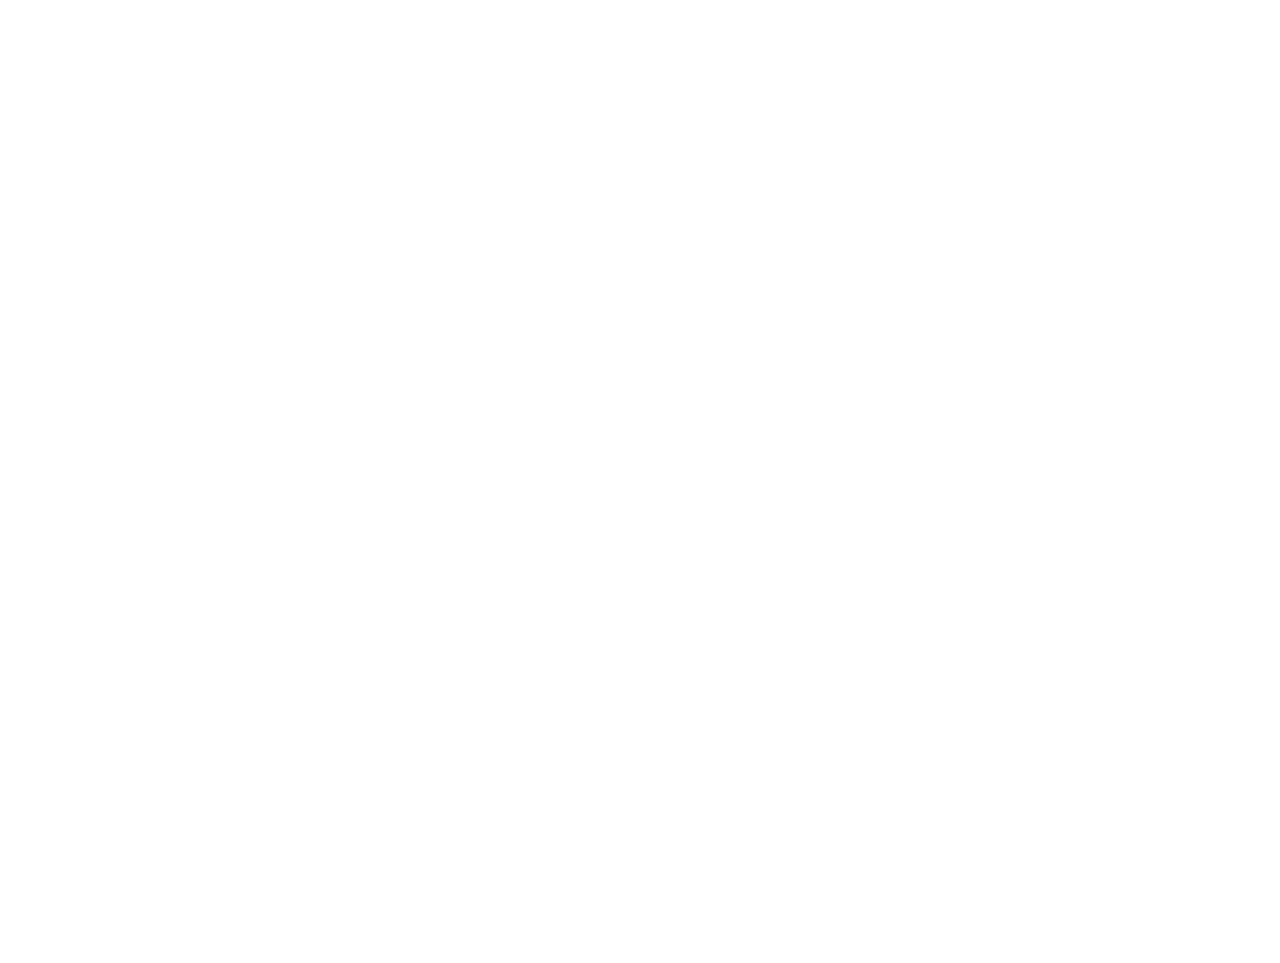
==== commit ee24bf9c: "new story added" ====
--- a/Webstories/introstory/introduction.html
+++ b/Webstories/introstory/introduction.html
@@ -1,3545 +1,986 @@
-<!DOCTYPE html>
-<html amp="" lang="en-US" transformed="self;v=1" i-amphtml-layout="">
-
-<head>
-    <meta charset="utf-8">
-    <meta name="viewport" content="width=device-width,minimum-scale=1">
-    <link rel="modulepreload" href="./js/v0.mjs" as="script" crossorigin="anonymous">
-    <link rel="preconnect" href="https://cdn.ampproject.org">
-    <link rel="preload" as="script" href="./js/amp-story-1.0.js">
-    <style amp-runtime="" i-amphtml-version="012301261900000">
-        html {
-            overflow-x: hidden !important
-        }
-
-        html.i-amphtml-fie {
-            height: 100% !important;
-            width: 100% !important
-        }
-
-        html:not([amp4ads]),
-        html:not([amp4ads]) body {
-            height: auto !important
-        }
-
-        html:not([amp4ads]) body {
-            margin: 0 !important
-        }
-
-        body {
-            -webkit-text-size-adjust: 100%;
-            -moz-text-size-adjust: 100%;
-            -ms-text-size-adjust: 100%;
-            text-size-adjust: 100%
-        }
-
-        html.i-amphtml-singledoc.i-amphtml-embedded {
-            -ms-touch-action: pan-y pinch-zoom;
-            touch-action: pan-y pinch-zoom
-        }
-
-        html.i-amphtml-fie>body,
-        html.i-amphtml-singledoc>body {
-            overflow: visible !important
-        }
-
-        html.i-amphtml-fie:not(.i-amphtml-inabox)>body,
-        html.i-amphtml-singledoc:not(.i-amphtml-inabox)>body {
-            position: relative !important
-        }
-
-        html.i-amphtml-ios-embed-legacy>body {
-            overflow-x: hidden !important;
-            overflow-y: auto !important;
-            position: absolute !important
-        }
-
-        html.i-amphtml-ios-embed {
-            overflow-y: auto !important;
-            position: static
-        }
-
-        #i-amphtml-wrapper {
-            overflow-x: hidden !important;
-            overflow-y: auto !important;
-            position: absolute !important;
-            top: 0 !important;
-            left: 0 !important;
-            right: 0 !important;
-            bottom: 0 !important;
-            margin: 0 !important;
-            display: block !important
-        }
-
-        html.i-amphtml-ios-embed.i-amphtml-ios-overscroll,
-        html.i-amphtml-ios-embed.i-amphtml-ios-overscroll>#i-amphtml-wrapper {
-            -webkit-overflow-scrolling: touch !important
-        }
-
-        #i-amphtml-wrapper>body {
-            position: relative !important;
-            border-top: 1px solid transparent !important
-        }
-
-        #i-amphtml-wrapper+body {
-            visibility: visible
-        }
-
-        #i-amphtml-wrapper+body .i-amphtml-lightbox-element,
-        #i-amphtml-wrapper+body[i-amphtml-lightbox] {
-            visibility: hidden
-        }
-
-        #i-amphtml-wrapper+body[i-amphtml-lightbox] .i-amphtml-lightbox-element {
-            visibility: visible
-        }
-
-        #i-amphtml-wrapper.i-amphtml-scroll-disabled,
-        .i-amphtml-scroll-disabled {
-            overflow-x: hidden !important;
-            overflow-y: hidden !important
-        }
-
-        amp-instagram {
-            padding: 54px 0px 0px !important;
-            background-color: #fff
-        }
-
-        amp-iframe iframe {
-            box-sizing: border-box !important
-        }
-
-        [amp-access][amp-access-hide] {
-            display: none
-        }
-
-        [subscriptions-dialog],
-        body:not(.i-amphtml-subs-ready) [subscriptions-action],
-        body:not(.i-amphtml-subs-ready) [subscriptions-section] {
-            display: none !important
-        }
-
-        amp-experiment,
-        amp-live-list>[update] {
-            display: none
-        }
-
-        amp-list[resizable-children]>.i-amphtml-loading-container.amp-hidden {
-            display: none !important
-        }
-
-        amp-list [fetch-error],
-        amp-list[load-more] [load-more-button],
-        amp-list[load-more] [load-more-end],
-        amp-list[load-more] [load-more-failed],
-        amp-list[load-more] [load-more-loading] {
-            display: none
-        }
-
-        amp-list[diffable] div[role=list] {
-            display: block
-        }
-
-        amp-story-page,
-        amp-story[standalone] {
-            min-height: 1px !important;
-            display: block !important;
-            height: 100% !important;
-            margin: 0 !important;
-            padding: 0 !important;
-            overflow: hidden !important;
-            width: 100% !important
-        }
-
-        amp-story[standalone] {
-            background-color: #000 !important;
-            position: relative !important
-        }
-
-        amp-story-page {
-            background-color: #757575
-        }
-
-        amp-story .amp-active>div,
-        amp-story .i-amphtml-loader-background {
-            display: none !important
-        }
-
-        amp-story-page:not(:first-of-type):not([distance]):not([active]) {
-            transform: translateY(1000vh) !important
-        }
-
-        amp-autocomplete {
-            position: relative !important;
-            display: inline-block !important
-        }
-
-        amp-autocomplete>input,
-        amp-autocomplete>textarea {
-            padding: 0.5rem;
-            border: 1px solid rgba(0, 0, 0, 0.33)
-        }
-
-        .i-amphtml-autocomplete-results,
-        amp-autocomplete>input,
-        amp-autocomplete>textarea {
-            font-size: 1rem;
-            line-height: 1.5rem
-        }
-
-        [amp-fx^=fly-in] {
-            visibility: hidden
-        }
-
-        amp-script[nodom],
-        amp-script[sandboxed] {
-            position: fixed !important;
-            top: 0 !important;
-            width: 1px !important;
-            height: 1px !important;
-            overflow: hidden !important;
-            visibility: hidden
-        }
-
-        /*# sourceURL=/css/ampdoc.css*/
-        [hidden] {
-            display: none !important
-        }
-
-        .i-amphtml-element {
-            display: inline-block
-        }
-
-        .i-amphtml-blurry-placeholder {
-            transition: opacity 0.3s cubic-bezier(0.0, 0.0, 0.2, 1) !important;
-            pointer-events: none
-        }
-
-        [layout=nodisplay]:not(.i-amphtml-element) {
-            display: none !important
-        }
-
-        .i-amphtml-layout-fixed,
-        [layout=fixed][width][height]:not(.i-amphtml-layout-fixed) {
-            display: inline-block;
-            position: relative
-        }
-
-        .i-amphtml-layout-responsive,
-        [layout=responsive][width][height]:not(.i-amphtml-layout-responsive),
-        [width][height][heights]:not([layout]):not(.i-amphtml-layout-responsive),
-        [width][height][sizes]:not(img):not([layout]):not(.i-amphtml-layout-responsive) {
-            display: block;
-            position: relative
-        }
-
-        .i-amphtml-layout-intrinsic,
-        [layout=intrinsic][width][height]:not(.i-amphtml-layout-intrinsic) {
-            display: inline-block;
-            position: relative;
-            max-width: 100%
-        }
-
-        .i-amphtml-layout-intrinsic .i-amphtml-sizer {
-            max-width: 100%
-        }
-
-        .i-amphtml-intrinsic-sizer {
-            max-width: 100%;
-            display: block !important
-        }
-
-        .i-amphtml-layout-container,
-        .i-amphtml-layout-fixed-height,
-        [layout=container],
-        [layout=fixed-height][height]:not(.i-amphtml-layout-fixed-height) {
-            display: block;
-            position: relative
-        }
-
-        .i-amphtml-layout-fill,
-        .i-amphtml-layout-fill.i-amphtml-notbuilt,
-        [layout=fill]:not(.i-amphtml-layout-fill),
-        body noscript>* {
-            display: block;
-            overflow: hidden !important;
-            position: absolute;
-            top: 0;
-            left: 0;
-            bottom: 0;
-            right: 0
-        }
-
-        body noscript>* {
-            position: absolute !important;
-            width: 100%;
-            height: 100%;
-            z-index: 2
-        }
-
-        body noscript {
-            display: inline !important
-        }
-
-        .i-amphtml-layout-flex-item,
-        [layout=flex-item]:not(.i-amphtml-layout-flex-item) {
-            display: block;
-            position: relative;
-            -ms-flex: 1 1 auto;
-            flex: 1 1 auto
-        }
-
-        .i-amphtml-layout-fluid {
-            position: relative
-        }
-
-        .i-amphtml-layout-size-defined {
-            overflow: hidden !important
-        }
-
-        .i-amphtml-layout-awaiting-size {
-            position: absolute !important;
-            top: auto !important;
-            bottom: auto !important
-        }
-
-        i-amphtml-sizer {
-            display: block !important
-        }
-
-        @supports (aspect-ratio:1/1) {
-            i-amphtml-sizer.i-amphtml-disable-ar {
-                display: none !important
-            }
-        }
-
-        .i-amphtml-blurry-placeholder,
-        .i-amphtml-fill-content {
-            display: block;
-            height: 0;
-            max-height: 100%;
-            max-width: 100%;
-            min-height: 100%;
-            min-width: 100%;
-            width: 0;
-            margin: auto
-        }
-
-        .i-amphtml-layout-size-defined .i-amphtml-fill-content {
-            position: absolute;
-            top: 0;
-            left: 0;
-            bottom: 0;
-            right: 0
-        }
-
-        .i-amphtml-replaced-content,
-        .i-amphtml-screen-reader {
-            padding: 0 !important;
-            border: none !important
-        }
-
-        .i-amphtml-screen-reader {
-            position: fixed !important;
-            top: 0px !important;
-            left: 0px !important;
-            width: 4px !important;
-            height: 4px !important;
-            opacity: 0 !important;
-            overflow: hidden !important;
-            margin: 0 !important;
-            display: block !important;
-            visibility: visible !important
-        }
-
-        .i-amphtml-screen-reader~.i-amphtml-screen-reader {
-            left: 8px !important
-        }
-
-        .i-amphtml-screen-reader~.i-amphtml-screen-reader~.i-amphtml-screen-reader {
-            left: 12px !important
-        }
-
-        .i-amphtml-screen-reader~.i-amphtml-screen-reader~.i-amphtml-screen-reader~.i-amphtml-screen-reader {
-            left: 16px !important
-        }
-
-        .i-amphtml-unresolved {
-            position: relative;
-            overflow: hidden !important
-        }
-
-        .i-amphtml-select-disabled {
-            -webkit-user-select: none !important;
-            -ms-user-select: none !important;
-            user-select: none !important
-        }
-
-        .i-amphtml-notbuilt,
-        [layout]:not(.i-amphtml-element),
-        [width][height][heights]:not([layout]):not(.i-amphtml-element),
-        [width][height][sizes]:not(img):not([layout]):not(.i-amphtml-element) {
-            position: relative;
-            overflow: hidden !important;
-            color: transparent !important
-        }
-
-        .i-amphtml-notbuilt:not(.i-amphtml-layout-container)>*,
-        [layout]:not([layout=container]):not(.i-amphtml-element)>*,
-        [width][height][heights]:not([layout]):not(.i-amphtml-element)>*,
-        [width][height][sizes]:not([layout]):not(.i-amphtml-element)>* {
-            display: none
-        }
-
-        amp-img:not(.i-amphtml-element)[i-amphtml-ssr]>img.i-amphtml-fill-content {
-            display: block
-        }
-
-        .i-amphtml-notbuilt:not(.i-amphtml-layout-container),
-        [layout]:not([layout=container]):not(.i-amphtml-element),
-        [width][height][heights]:not([layout]):not(.i-amphtml-element),
-        [width][height][sizes]:not(img):not([layout]):not(.i-amphtml-element) {
-            color: transparent !important;
-            line-height: 0 !important
-        }
-
-        .i-amphtml-ghost {
-            visibility: hidden !important
-        }
-
-        .i-amphtml-element>[placeholder],
-        [layout]:not(.i-amphtml-element)>[placeholder],
-        [width][height][heights]:not([layout]):not(.i-amphtml-element)>[placeholder],
-        [width][height][sizes]:not([layout]):not(.i-amphtml-element)>[placeholder] {
-            display: block;
-            line-height: normal
-        }
-
-        .i-amphtml-element>[placeholder].amp-hidden,
-        .i-amphtml-element>[placeholder].hidden {
-            visibility: hidden
-        }
-
-        .i-amphtml-element:not(.amp-notsupported)>[fallback],
-        .i-amphtml-layout-container>[placeholder].amp-hidden,
-        .i-amphtml-layout-container>[placeholder].hidden {
-            display: none
-        }
-
-        .i-amphtml-layout-size-defined>[fallback],
-        .i-amphtml-layout-size-defined>[placeholder] {
-            position: absolute !important;
-            top: 0 !important;
-            left: 0 !important;
-            right: 0 !important;
-            bottom: 0 !important;
-            z-index: 1
-        }
-
-        amp-img[i-amphtml-ssr]:not(.i-amphtml-element)>[placeholder] {
-            z-index: auto
-        }
-
-        .i-amphtml-notbuilt>[placeholder] {
-            display: block !important
-        }
-
-        .i-amphtml-hidden-by-media-query {
-            display: none !important
-        }
-
-        .i-amphtml-element-error {
-            background: red !important;
-            color: #fff !important;
-            position: relative !important
-        }
-
-        .i-amphtml-element-error:before {
-            content: attr(error-message)
-        }
-
-        i-amp-scroll-container,
-        i-amphtml-scroll-container {
-            position: absolute;
-            top: 0;
-            left: 0;
-            right: 0;
-            bottom: 0;
-            display: block
-        }
-
-        i-amp-scroll-container.amp-active,
-        i-amphtml-scroll-container.amp-active {
-            overflow: auto;
-            -webkit-overflow-scrolling: touch
-        }
-
-        .i-amphtml-loading-container {
-            display: block !important;
-            pointer-events: none;
-            z-index: 1
-        }
-
-        .i-amphtml-notbuilt>.i-amphtml-loading-container {
-            display: block !important
-        }
-
-        .i-amphtml-loading-container.amp-hidden {
-            visibility: hidden
-        }
-
-        .i-amphtml-element>[overflow] {
-            cursor: pointer;
-            position: relative;
-            z-index: 2;
-            visibility: hidden;
-            display: initial;
-            line-height: normal
-        }
-
-        .i-amphtml-layout-size-defined>[overflow] {
-            position: absolute
-        }
-
-        .i-amphtml-element>[overflow].amp-visible {
-            visibility: visible
-        }
-
-        template {
-            display: none !important
-        }
-
-        .amp-border-box,
-        .amp-border-box *,
-        .amp-border-box :after,
-        .amp-border-box :before {
-            box-sizing: border-box
-        }
-
-        amp-pixel {
-            display: none !important
-        }
-
-        amp-analytics,
-        amp-auto-ads,
-        amp-story-auto-ads {
-            position: fixed !important;
-            top: 0 !important;
-            width: 1px !important;
-            height: 1px !important;
-            overflow: hidden !important;
-            visibility: hidden
-        }
-
-        amp-story {
-            visibility: hidden !important
-        }
-
-        html.i-amphtml-fie>amp-analytics {
-            position: initial !important
-        }
-
-        [visible-when-invalid]:not(.visible),
-        form [submit-error],
-        form [submit-success],
-        form [submitting] {
-            display: none
-        }
-
-        amp-accordion {
-            display: block !important
-        }
-
-        @media (min-width:1px) {
-            :where(amp-accordion>section)>:first-child {
-                margin: 0;
-                background-color: #efefef;
-                padding-right: 20px;
-                border: 1px solid #dfdfdf
-            }
-
-            :where(amp-accordion>section)>:last-child {
+<!doctype html>
+<html ⚡ lang="en">
+    <head>
+        <meta charset="utf-8">
+        <link rel="shortcut icon" type="image/png" href="https://cdn.thenewsroom.io/images/feed/default/homescreen-192x192.png"/>
+        <meta name="robots" content="noindex"/>
+        <title>REDDOT BEAUTY studio introduction.</title>
+        <link rel="canonical" href="https://stories.nws.ai/1288515984/reddot-beauty-studio-introduction/">
+        <link rel="preconnect dns-prefetch" href="https://cdn.thenewsroom.io/" crossorigin>
+        <link rel="preconnect dns-prefetch" href="https://fonts.gstatic.com/" crossorigin>
+        <link rel="preconnect dns-prefetch" href="https://use.typekit.net/" crossorigin>
+        <link rel="preload" href="https://use.typekit.net/af/bd143b/00000000000000003b9af20a/27/l?primer=f592e0a4b9356877842506ce344308576437e4f677d7c9b78ca2162e6cad991a&fvd=n7&v=3" as="font" crossorigin>
+        <link rel="preload" as="font" href="https://fonts.gstatic.com/s/montserrat/v12/JTURjIg1_i6t8kCHKm45_ZpC3gfD_vx3rCubqg.woff2) format(" crossorigin>
+        <link rel="preload" as="font" href="https://fonts.gstatic.com/s/montserrat/v12/JTURjIg1_i6t8kCHKm45_ZpC3gnD_vx3rCs.woff2) format(" crossorigin>
+        <meta name="description" content="Discover the ultimate beauty destination - Reddot Beauty, a premium makeup and hairstyle studio based in the heart of Nikol, Ahmedabad.">
+        <meta property="og:description" content="Discover the ultimate beauty destination - Reddot Beauty, a premium makeup and hairstyle studio based in the heart of Nikol, Ahmedabad.">
+        <meta property="og:title" content="REDDOT BEAUTY studio introduction.">
+        <meta property="og:type" content="website">
+        <meta property="og:url" content="https://stories.nws.ai/1288515984/reddot-beauty-studio-introduction/">
+        <meta property="og:image" content="https://transform.nws.ai/https%3A%2F%2Fcdn.thenewsroom.io%2Fplatform%2Fstory_media%2F1288822342%2Fimg-20221004-wa0006-1.jpg/fill/1200/628/">
+        <meta property="og:image" content="https://transform.nws.ai/https%3A%2F%2Fcdn.thenewsroom.io%2Fplatform%2Fstory_media%2F1288822342%2Fimg-20221004-wa0006-1.jpg/fill/1200/630/">
+        <meta property="og:image" content="https://transform.nws.ai/https%3A%2F%2Fcdn.thenewsroom.io%2Fplatform%2Fstory_media%2F1288822342%2Fimg-20221004-wa0006-1.jpg/fill/300/300/">
+        <meta name="twitter:card" content="summary_large_image">
+        <meta name="twitter:title" content="REDDOT BEAUTY studio introduction.">
+        <meta name="twitter:description" content="Discover the ultimate beauty destination - Reddot Beauty, a premium makeup and hairstyle studio based in the heart of Nikol, Ahmedabad.">
+        <meta name="twitter:image" content="https://transform.nws.ai/https%3A%2F%2Fcdn.thenewsroom.io%2Fplatform%2Fstory_media%2F1288822342%2Fimg-20221004-wa0006-1.jpg/fill/1200/627/">
+        <meta name="amp-story-generator-name" content="Newsroom AI - www.nws.ai">
+        <meta name="amp-story-generator-version" content="0.1">
+        <meta name="viewport" content="width=device-width">
+        <style amp-boilerplate>
+            body {
+                -webkit-animation: -amp-start 8s steps(1,end) 0s 1 normal both;
+                -moz-animation: -amp-start 8s steps(1,end) 0s 1 normal both;
+                -ms-animation: -amp-start 8s steps(1,end) 0s 1 normal both;
+                animation: -amp-start 8s steps(1,end) 0s 1 normal both
+            }
+
+            @-webkit-keyframes -amp-start {
+                from {
+                    visibility: hidden
+                }
+
+                to {
+                    visibility: visible
+                }
+            }
+
+            @-moz-keyframes -amp-start {
+                from {
+                    visibility: hidden
+                }
+
+                to {
+                    visibility: visible
+                }
+            }
+
+            @-ms-keyframes -amp-start {
+                from {
+                    visibility: hidden
+                }
+
+                to {
+                    visibility: visible
+                }
+            }
+
+            @-o-keyframes -amp-start {
+                from {
+                    visibility: hidden
+                }
+
+                to {
+                    visibility: visible
+                }
+            }
+
+            @keyframes -amp-start {
+                from {
+                    visibility: hidden
+                }
+
+                to {
+                    visibility: visible
+                }
+            }
+        </style>
+        <noscript>
+            <style amp-boilerplate>
+                body {
+                    -webkit-animation: none;
+                    -moz-animation: none;
+                    -ms-animation: none;
+                    animation: none
+                }
+            </style>
+        </noscript>
+        <script async src="https://cdn.ampproject.org/v0.js"></script>
+        <script async custom-template="amp-mustache" src="https://cdn.ampproject.org/v0/amp-mustache-0.2.js"></script>
+        <script async custom-element="amp-story" src="https://cdn.ampproject.org/v0/amp-story-1.0.js"></script>
+        <script async custom-element="amp-story-auto-ads" src="https://cdn.ampproject.org/v0/amp-story-auto-ads-0.1.js"></script>
+        <script async custom-element="amp-analytics" src="https://cdn.ampproject.org/v0/amp-analytics-0.1.js"></script>
+        <style amp-custom>
+            @font-face {
+                font-family: "Montserrat Medium";
+                font-style: normal;
+                font-weight: 500;
+                src: url(https://fonts.gstatic.com/s/montserrat/v12/JTURjIg1_i6t8kCHKm45_ZpC3gfD_vx3rCubqg.woff2) format("woff2");
+                unicode-range: U+100-24F,U+259,U+1E00-1EFF,U+2020,U+20A0-20AB,U+20AD-20CF,U+2113,U+2C60-2C7F,U+A720-A7FF
+            }
+
+            @font-face {
+                font-family: "Montserrat Medium";
+                font-style: normal;
+                font-weight: 500;
+                src: url(https://fonts.gstatic.com/s/montserrat/v12/JTURjIg1_i6t8kCHKm45_ZpC3gnD_vx3rCs.woff2) format("woff2");
+                unicode-range: U+0-FF,U+131,U+152-153,U+2BB-2BC,U+2C6,U+2DA,U+2DC,U+2000-206F,U+2074,U+20AC,U+2122,U+2191,U+2193,U+2212,U+2215,U+FEFF,U+FFFD
+            }
+
+            @font-face {
+                font-family: proxima-soft;
+                src: url(https://use.typekit.net/af/5beeef/00000000000000003b9af203/27/l?primer=f592e0a4b9356877842506ce344308576437e4f677d7c9b78ca2162e6cad991a&fvd=n4&v=3) format("woff2"),url(https://use.typekit.net/af/5beeef/00000000000000003b9af203/27/d?primer=f592e0a4b9356877842506ce344308576437e4f677d7c9b78ca2162e6cad991a&fvd=n4&v=3) format("woff"),url(https://use.typekit.net/af/5beeef/00000000000000003b9af203/27/a?primer=f592e0a4b9356877842506ce344308576437e4f677d7c9b78ca2162e6cad991a&fvd=n4&v=3) format("opentype");
+                font-style: normal;
+                font-weight: 400
+            }
+
+            @font-face {
+                font-family: proxima-soft;
+                src: url(https://use.typekit.net/af/bd143b/00000000000000003b9af20a/27/l?primer=f592e0a4b9356877842506ce344308576437e4f677d7c9b78ca2162e6cad991a&fvd=n7&v=3) format("woff2"),url(https://use.typekit.net/af/bd143b/00000000000000003b9af20a/27/d?primer=f592e0a4b9356877842506ce344308576437e4f677d7c9b78ca2162e6cad991a&fvd=n7&v=3) format("woff"),url(https://use.typekit.net/af/bd143b/00000000000000003b9af20a/27/a?primer=f592e0a4b9356877842506ce344308576437e4f677d7c9b78ca2162e6cad991a&fvd=n7&v=3) format("opentype");
+                font-style: normal;
+                font-weight: 700
+            }
+
+            :root {
+                --NWSStoryWatermarkFont: "proxima-soft",sans-serif;
+                --NWSStoryNotificationFont: "franklin-gothic-urw",sans-serif;
+                --NWSStoryTextFont: "proxima-soft",sans-serif;
+                --NWSStoryTitleFont: "SF UI Display Bold",sans-serif;
+                --NWSStoryLinkTooltipFont: "franklin-gothic-urw",sans-serif;
+                --NWSStoryAttachmentHeaderFont: "franklin-gothic-urw",sans-serif;
+                --NWSStoryShoppableTooltipFont: "franklin-gothic-urw",sans-serif;
+                --NWSStorySpacing: 5.3%;
+                --NWSStoryCTAHeight: calc(2.66667em + var(--NWSStoryCTABottom));
+                --NWSStoryCTABottom: 1.333334em;
+                --NWSStoryBrandingTop: 1.666667em;
+                --NWSStoryBrandingLeft: 1em;
+                --NWSStoryBrandingHeightNoUnit: 2.333334;
+                --NWSStoryBrandingHeight: calc(var(--NWSStoryBrandingHeightNoUnit) * 1em);
+                --NWSStorySolidBgPadding: var(--NWSStorySpacing);
+                --NWSStorySolidBgPaddingFreestyle: calc(var(--NWSStorySolidBgPadding) / 2) var(--NWSStorySolidBgPadding);
+                --NWSStorySolidBgPaddingFreestyleLandscape: calc(var(--NWSStorySolidBgPadding) / 4) calc(var(--NWSStorySolidBgPadding) / 2);
+                --NWSStoryCustomSolidBgPadding: 1.333334em;
+                --NWSStoryCustomSolidBgPadding-lastChild: 6.5%;
+                --NWSStorySceneContentSpacingH: 2em;
+                --NWSStorySceneContentSpacingTop: calc(var(--NWSStoryBrandingTop) + var(--NWSStoryBrandingHeight));
+                --NWSStorySceneContentSpacingBottom: calc(var(--NWSStoryCTAHeight) + var(--NWSStoryCTABottom));
+                --NWSStorySceneContentSpacing: var(--NWSStorySceneContentSpacingTop) var(--NWSStorySceneContentSpacingH) var(--NWSStorySceneContentSpacingBottom);
+                --NWSStoryTextSpacing: .666667em;
+                --NWSStoryBaseFontSizeNoUnit: 15;
+                --NWSStoryBaseFontSize: calc(var(--NWSStoryBaseFontSizeNoUnit) * 1px);
+                --NWSStoryH1FontSizeNoUnit: 2;
+                --NWSStoryNewH1FontSizeNoUnit: 2.25;
+                --NWSStoryHeadingFontSizeVariation: calc(var(--NWSStoryNewH1FontSizeNoUnit) / var(--NWSStoryH1FontSizeNoUnit));
+                --NWSStoryH1FontSize: calc(2em * var(--NWSStoryHeadingFontSizeVariation));
+                --NWSStoryH2FontSize: calc(1.5em * var(--NWSStoryHeadingFontSizeVariation));
+                --NWSStoryH3FontSize: calc(1.17em * var(--NWSStoryHeadingFontSizeVariation));
+                --NWSStoryH4FontSize: calc(1em * var(--NWSStoryHeadingFontSizeVariation));
+                --NWSStoryH5FontSize: calc(0.83em * var(--NWSStoryHeadingFontSizeVariation));
+                --NWSStoryH6FontSize: calc(0.67em * var(--NWSStoryHeadingFontSizeVariation));
+                --NWSStoryPFontSize: calc(1em * var(--NWSStoryHeadingFontSizeVariation));
+                --NWSStorySpanFontSize: calc(0.875em * var(--NWSStoryHeadingFontSizeVariation));
+                --NWSStoryDateFontSize: var(--NWSStoryPFontSize);
+                --NWSStoryAuthorFontSize: var(--NWSStoryPFontSize);
+                --NWSStory-transitionEase: cubic-bezier(0.26, 0.86, 0.44, 0.985);
+                --NWSStory-transitionTime: .45s;
+                --NWSStory-grayLight: #eee;
+                --NWSStorySceneDefaultWidth: 375px;
+                --NWSStorySceneDefaultHeight: 667px;
+                --NWSStoryDynFontSizeMinWNoUnit: 375;
+                --NWSStoryDynFontSizeMinW: calc(var(--NWSStoryDynFontSizeMinWNoUnit) * 1px);
+                --NWSStoryDynFontSizeMinHNoUnit: 667;
+                --NWSStoryDynFontSizeMinH: calc(var(--NWSStoryDynFontSizeMinHNoUnit) * 1px);
+                --NWSStorySafariFontSizeReduceFix: .01em;
+                --NWSStoryProgressBarHeight-noUnit: 2;
+                --NWSStoryProgressBarHeight: calc(1px * var(--NWSStoryProgressBarHeight-noUnit));
+                --NWSStoryProgressBarHSpacing-noUnit: 6;
+                --NWSStoryProgressBarHSpacing: calc(1px * var(--NWSStoryProgressBarHSpacing-noUnit));
+                --NWSStoryProgressBarVSpacing-noUnit: 8;
+                --NWSStoryProgressBarVSpacing: calc(1px * var(--NWSStoryProgressBarVSpacing-noUnit));
+                --NWSStoryProgressBarItemColour: rgba(255, 255, 255, 0.4);
+                --NWSStoryProgressBarFillColour: #fff;
+                --NWSSStoryTappableCarouselMaxSceneWidthNoUnit: 75;
+                --NWSSStoryTappableCarouselMaxSceneWidth: calc(var(--NWSSStoryTappableCarouselMaxSceneWidthNoUnit) * 1vw);
+                --NWSStoryAMPInteractiveComponentFontSize: calc(var(--story-page-vmin) * 3);
+                --NWSStoryUtilitySpacings: (10);
+                --NWSStoryVW: var(--story-page-vw);
+                --NWSStoryVH: var(--story-page-vh);
+                --NWSStoryVMin: var(--story-page-vmin);
+                --NWSStoryVMax: var(--story-page-vmax)
+            }
+
+            body,html {
+                height: 100%
+            }
+
+            .NWSStory {
+                color: #000;
+                -moz-osx-font-smoothing: unset;
+                -webkit-font-smoothing: unset;
+                -webkit-text-size-adjust: 100%
+            }
+
+            .NWSStory * {
+                box-sizing: border-box
+            }
+
+            .NWSStory-layer h1,.NWSStory-layer h2,.NWSStory-layer h3,.NWSStory-layer h4,.NWSStory-layer h5,.NWSStory-layer h6,.NWSStory-layer p {
+                margin: unset;
+                font-weight: unset
+            }
+
+            .NWSStory-layer h1 {
+                font-size: 2.25em;
+                font-size: var(--NWSStoryH1FontSize)
+            }
+
+            .NWSStory-layer p {
+                font-size: 1.125em;
+                font-size: var(--NWSStoryPFontSize)
+            }
+
+            .NWSStory-layer svg {
+                pointer-events: none
+            }
+
+            .NWSStory-scene[data-layout=freestyle] .NWSStory-layers--fixed>* {
+                z-index: 52
+            }
+
+            .NWSStory-scene[data-layout=freestyle] .NWSStory-layers--unfixed {
+                z-index: 1;
+                align-items: center
+            }
+
+            .NWSStory-scene[data-layout=freestyle] .NWSStory-layer {
+                position: absolute
+            }
+
+            .NWSStory-scene[data-layout=freestyle] .NWSStory-layer--author,.NWSStory-scene[data-layout=freestyle] .NWSStory-layer--binaryPoll,.NWSStory-scene[data-layout=freestyle] .NWSStory-layer--date,.NWSStory-scene[data-layout=freestyle] .NWSStory-layer--embed,.NWSStory-scene[data-layout=freestyle] .NWSStory-layer--imagePoll,.NWSStory-scene[data-layout=freestyle] .NWSStory-layer--imageQuiz,.NWSStory-scene[data-layout=freestyle] .NWSStory-layer--img,.NWSStory-scene[data-layout=freestyle] .NWSStory-layer--interactiveResults,.NWSStory-scene[data-layout=freestyle] .NWSStory-layer--poll,.NWSStory-scene[data-layout=freestyle] .NWSStory-layer--quiz,.NWSStory-scene[data-layout=freestyle] .NWSStory-layer--shape,.NWSStory-scene[data-layout=freestyle] .NWSStory-layer--slider,.NWSStory-scene[data-layout=freestyle] .NWSStory-layer--subheading,.NWSStory-scene[data-layout=freestyle] .NWSStory-layer--text,.NWSStory-scene[data-layout=freestyle] .NWSStory-layer--title,.NWSStory-scene[data-layout=freestyle] .NWSStory-layer--video {
+                top: 50%;
+                left: 50%;
+                transform: translateX(-50%) translateY(-50%)
+            }
+
+            .NWSStory-scene[data-layout=freestyle] .NWSStory-layer--author,.NWSStory-scene[data-layout=freestyle] .NWSStory-layer--binaryPoll,.NWSStory-scene[data-layout=freestyle] .NWSStory-layer--date,.NWSStory-scene[data-layout=freestyle] .NWSStory-layer--embed,.NWSStory-scene[data-layout=freestyle] .NWSStory-layer--imagePoll,.NWSStory-scene[data-layout=freestyle] .NWSStory-layer--imageQuiz,.NWSStory-scene[data-layout=freestyle] .NWSStory-layer--img,.NWSStory-scene[data-layout=freestyle] .NWSStory-layer--interactiveResults,.NWSStory-scene[data-layout=freestyle] .NWSStory-layer--poll,.NWSStory-scene[data-layout=freestyle] .NWSStory-layer--quiz,.NWSStory-scene[data-layout=freestyle] .NWSStory-layer--shape,.NWSStory-scene[data-layout=freestyle] .NWSStory-layer--slider,.NWSStory-scene[data-layout=freestyle] .NWSStory-layer--subheading,.NWSStory-scene[data-layout=freestyle] .NWSStory-layer--text,.NWSStory-scene[data-layout=freestyle] .NWSStory-layer--title,.NWSStory-scene[data-layout=freestyle] .NWSStory-layer--video {
+                top: 50%;
+                left: 50%;
+                transform: translateX(-50%) translateY(-50%)
+            }
+
+            .NWSStory-scene[data-layout=freestyle] .NWSStory-layer--embed,.NWSStory-scene[data-layout=freestyle] .NWSStory-layer--img,.NWSStory-scene[data-layout=freestyle] .NWSStory-layer--shape,.NWSStory-scene[data-layout=freestyle] .NWSStory-layer--video {
+                width: 100%;
+                height: 100%
+            }
+
+            .NWSStory-scene[data-layout=freestyle] .NWSStory-layer--embed,.NWSStory-scene[data-layout=freestyle] .NWSStory-layer--img,.NWSStory-scene[data-layout=freestyle] .NWSStory-layer--shape,.NWSStory-scene[data-layout=freestyle] .NWSStory-layer--video {
+                width: 100%;
+                height: 100%
+            }
+
+            .NWSStory-scene[data-layout=freestyle] .NWSStory-layer--embed .NWSStory-layer-content,.NWSStory-scene[data-layout=freestyle] .NWSStory-layer--embed iframe,.NWSStory-scene[data-layout=freestyle] .NWSStory-layer--embed img,.NWSStory-scene[data-layout=freestyle] .NWSStory-layer--embed svg,.NWSStory-scene[data-layout=freestyle] .NWSStory-layer--embed video,.NWSStory-scene[data-layout=freestyle] .NWSStory-layer--img .NWSStory-layer-content,.NWSStory-scene[data-layout=freestyle] .NWSStory-layer--img iframe,.NWSStory-scene[data-layout=freestyle] .NWSStory-layer--img img,.NWSStory-scene[data-layout=freestyle] .NWSStory-layer--img svg,.NWSStory-scene[data-layout=freestyle] .NWSStory-layer--img video,.NWSStory-scene[data-layout=freestyle] .NWSStory-layer--shape .NWSStory-layer-content,.NWSStory-scene[data-layout=freestyle] .NWSStory-layer--shape iframe,.NWSStory-scene[data-layout=freestyle] .NWSStory-layer--shape img,.NWSStory-scene[data-layout=freestyle] .NWSStory-layer--shape svg,.NWSStory-scene[data-layout=freestyle] .NWSStory-layer--shape video,.NWSStory-scene[data-layout=freestyle] .NWSStory-layer--video .NWSStory-layer-content,.NWSStory-scene[data-layout=freestyle] .NWSStory-layer--video iframe,.NWSStory-scene[data-layout=freestyle] .NWSStory-layer--video img,.NWSStory-scene[data-layout=freestyle] .NWSStory-layer--video svg,.NWSStory-scene[data-layout=freestyle] .NWSStory-layer--video video {
+                width: 100%;
+                height: 100%
+            }
+
+            .NWSStory-scene[data-layout=freestyle] .NWSStory-layer--embed .NWSStory-layer-content,.NWSStory-scene[data-layout=freestyle] .NWSStory-layer--embed iframe,.NWSStory-scene[data-layout=freestyle] .NWSStory-layer--embed img,.NWSStory-scene[data-layout=freestyle] .NWSStory-layer--embed svg,.NWSStory-scene[data-layout=freestyle] .NWSStory-layer--embed video,.NWSStory-scene[data-layout=freestyle] .NWSStory-layer--img .NWSStory-layer-content,.NWSStory-scene[data-layout=freestyle] .NWSStory-layer--img iframe,.NWSStory-scene[data-layout=freestyle] .NWSStory-layer--img img,.NWSStory-scene[data-layout=freestyle] .NWSStory-layer--img svg,.NWSStory-scene[data-layout=freestyle] .NWSStory-layer--img video,.NWSStory-scene[data-layout=freestyle] .NWSStory-layer--shape .NWSStory-layer-content,.NWSStory-scene[data-layout=freestyle] .NWSStory-layer--shape iframe,.NWSStory-scene[data-layout=freestyle] .NWSStory-layer--shape img,.NWSStory-scene[data-layout=freestyle] .NWSStory-layer--shape svg,.NWSStory-scene[data-layout=freestyle] .NWSStory-layer--shape video,.NWSStory-scene[data-layout=freestyle] .NWSStory-layer--video .NWSStory-layer-content,.NWSStory-scene[data-layout=freestyle] .NWSStory-layer--video iframe,.NWSStory-scene[data-layout=freestyle] .NWSStory-layer--video img,.NWSStory-scene[data-layout=freestyle] .NWSStory-layer--video svg,.NWSStory-scene[data-layout=freestyle] .NWSStory-layer--video video {
+                width: 100%;
+                height: 100%
+            }
+
+            .NWSStory-scene[data-layout=freestyle] .NWSStory-layer--img:not(.is-fit) img,.NWSStory-scene[data-layout=freestyle] .NWSStory-layer--img:not(.is-fit) video,.NWSStory-scene[data-layout=freestyle] .NWSStory-layer--video:not(.is-fit) img,.NWSStory-scene[data-layout=freestyle] .NWSStory-layer--video:not(.is-fit) video {
+                -o-object-fit: cover;
+                object-fit: cover
+            }
+
+            .NWSStory-scene[data-layout=freestyle] .NWSStory-layer--author,.NWSStory-scene[data-layout=freestyle] .NWSStory-layer--date,.NWSStory-scene[data-layout=freestyle] .NWSStory-layer--subheading,.NWSStory-scene[data-layout=freestyle] .NWSStory-layer--text,.NWSStory-scene[data-layout=freestyle] .NWSStory-layer--title {
+                width: 85%
+            }
+
+            .NWSStory-scene[data-layout=freestyle] .NWSStory-layer--overlay {
+                z-index: 1
+            }
+
+            .NWSStory-scene-content {
+                background-color: #fff;
+                overflow: hidden;
+                transform: translate3d(0,0,0)
+            }
+
+            .NWSStory-layers {
+                width: 100%;
+                max-width: 100%;
+                height: 100%;
+                max-height: 100%;
+                font-family: proxima-soft,sans-serif;
+                font-family: var(--NWSStoryTextFont);
+                font-weight: 400
+            }
+
+            .NWSStory-layers--fixed {
+                position: absolute;
+                top: 0;
+                left: 0;
+                pointer-events: none
+            }
+
+            .NWSStory-layers--fixed>* {
+                pointer-events: auto
+            }
+
+            .NWSStory-layers--unfixed {
+                display: flex;
+                flex-direction: column;
+                justify-content: center
+            }
+
+            .NWSStory-layer {
+                position: relative;
+                z-index: 1;
+                line-height: 0;
+                color: inherit;
+                text-decoration: none
+            }
+
+            .NWSStory-layer--bg,.NWSStory-layer--branding,.NWSStory-layer--overlay,.NWSStory-layer[style*=top] {
+                position: absolute
+            }
+
+            .NWSStory-layer.is-richtext h1,.NWSStory-layer.is-richtext h2,.NWSStory-layer.is-richtext h3,.NWSStory-layer.is-richtext h4,.NWSStory-layer.is-richtext h5,.NWSStory-layer.is-richtext h6,.NWSStory-layer.is-richtext p {
+                font-size: 1em;
+                font-size: unset
+            }
+
+            .NWSStory-layer-content {
+                font: inherit;
+                word-break: break-word;
+                line-height: normal;
+                white-space: pre-wrap
+            }
+
+            .NWSStory-layer--bg {
+                top: 0;
+                left: 0;
+                z-index: -1;
+                width: 100%;
+                height: 100%
+            }
+
+            .NWSStory-layer--bg .NWSStory-layer-content {
+                width: 100%;
+                height: 100%;
+                background-color: #fff
+            }
+
+            .NWSStory-layer--overlay {
+                top: 0;
+                left: 0;
+                z-index: 1;
+                width: 100%;
+                height: 100%;
+                pointer-events: none
+            }
+
+            .NWSStory-layer--overlay .NWSStory-layer-content {
+                height: 100%
+            }
+
+            .NWSStory-layer--branding {
+                top: 1.666667em;
+                top: var(--NWSStoryBrandingTop);
+                left: 1em;
+                left: var(--NWSStoryBrandingLeft);
+                z-index: 3;
+                display: flex;
+                margin: 0 auto;
+                order: -1;
+                pointer-events: auto
+            }
+
+            .NWSStory-layer--branding .NWSStory-layer-content {
+                display: flex;
+                flex-direction: row;
+                align-items: center
+            }
+
+            .NWSStory-layer--branding .NWSStory-layer-content-visual {
+                height: 2.33333em;
+                height: var(--NWSStoryBrandingHeight);
+                display: flex;
+                justify-content: flex-start;
+                align-items: flex-start
+            }
+
+            .NWSStory-layer--branding img,.NWSStory-layer--branding svg {
+                display: block;
+                width: auto;
+                height: 100%
+            }
+
+            .NWSStory-layer--question,.NWSStory-layer--text,.NWSStory-layer--title {
+                width: 100%
+            }
+
+            .NWSStory-layer--author .NWSStory-layer-content,.NWSStory-layer--date .NWSStory-layer-content,.NWSStory-layer--question .NWSStory-layer-content,.NWSStory-layer--subheading .NWSStory-layer-content,.NWSStory-layer--text .NWSStory-layer-content,.NWSStory-layer--title .NWSStory-layer-content {
+                font-family: "SF UI Display Bold",sans-serif;
+                font-family: var(--NWSStoryTitleFont)
+            }
+
+            .NWSStory-layer--text .NWSStory-layer-content {
+                display: block
+            }
+
+            .NWSStory-layer--img,.NWSStory-layer--video {
+                width: 100%
+            }
+
+            .NWSStory-layer--img,.NWSStory-layer--video {
+                width: 100%
+            }
+
+            .NWSStory-layer--img .NWSStory-layer-content,.NWSStory-layer--video .NWSStory-layer-content {
+                line-height: 0
+            }
+
+            .NWSStory-layer--img .NWSStory-layer-content,.NWSStory-layer--video .NWSStory-layer-content {
+                line-height: 0
+            }
+
+            .NWSStory-layer--img .NWSStory-layer-content>img {
+                display: block;
+                max-width: 100%;
+                max-height: 100%;
+                height: auto;
+                transition-duration: 0s;
+                transition-delay: 0s
+            }
+
+            .NWSStory-layer--shape .NWSStory-layer-content svg {
+                display: block
+            }
+
+            .NWSStory iframe,.NWSStory img,.NWSStory svg,.NWSStory video {
+                overflow: hidden
+            }
+
+            .NWSStory iframe,.NWSStory img,.NWSStory svg,.NWSStory video {
+                overflow: hidden
+            }
+
+            .NWSStory-scene[data-type=cover][data-layout="2"] .NWSStory-layer--img .NWSStory-layer-content>*>img,.NWSStory-scene[data-type=cover][data-layout="2"] .NWSStory-layer--video .NWSStory-layer-content>*>video,.NWSStory-scene[data-type=cover][data-layout="3"] .NWSStory-layer--img .NWSStory-layer-content>*>img,.NWSStory-scene[data-type=cover][data-layout="3"] .NWSStory-layer--video .NWSStory-layer-content>*>video,.NWSStory-scene[data-type=cover][data-layout="7"] .NWSStory-layer--img .NWSStory-layer-content>*>img,.NWSStory-scene[data-type=cover][data-layout="7"] .NWSStory-layer--video .NWSStory-layer-content>*>video,.NWSStory-scene[data-type=cover][data-layout="5"] .NWSStory-layer--img .NWSStory-layer-content>*>img,.NWSStory-scene[data-type=cover][data-layout="5"] .NWSStory-layer--video .NWSStory-layer-content>*>video,.NWSStory-scene[data-type=cover][data-layout="6"] .NWSStory-layer--img .NWSStory-layer-content>*>img,.NWSStory-scene[data-type=cover][data-layout="6"] .NWSStory-layer--video .NWSStory-layer-content>*>video,.NWSStory-scene[data-type=cover][data-layout="1"] .NWSStory-layer--img .NWSStory-layer-content>*>img,.NWSStory-scene[data-type=cover][data-layout="1"] .NWSStory-layer--video .NWSStory-layer-content>*>video {
+                width: 100%;
+                height: 100%;
+                -o-object-fit: cover;
+                object-fit: cover;
+                background-size: cover;
+                background-position: center
+            }
+
+            .NWSStory-scene[data-type=cover][data-layout="4"] .NWSStory-layer--img .NWSStory-layer-content>*>img,.NWSStory-scene[data-type=cover][data-layout="8"] .NWSStory-layer--img .NWSStory-layer-content>*>img {
+                width: 100%;
+                height: 100%;
+                -o-object-fit: cover;
+                object-fit: cover;
+                background-size: cover;
+                background-position: center
+            }
+
+            .NWSStory-scene[data-type=cover][data-layout="4"] .NWSStory-layer--video .NWSStory-layer-content>*>video,.NWSStory-scene[data-type=cover][data-layout="8"] .NWSStory-layer--video .NWSStory-layer-content>*>video {
+                width: 100%;
+                height: 100%;
+                -o-object-fit: cover;
+                object-fit: cover
+            }
+
+            .NWSStory-scene[data-type=standard][data-layout="2"] .NWSStory-layer--img .NWSStory-layer-content>*>img,.NWSStory-scene[data-type=standard][data-layout="2"] .NWSStory-layer--video .NWSStory-layer-content>*>video,.NWSStory-scene[data-type=standard][data-layout="7"] .NWSStory-layer--img .NWSStory-layer-content>*>img,.NWSStory-scene[data-type=standard][data-layout="7"] .NWSStory-layer--video .NWSStory-layer-content>*>video,.NWSStory-scene[data-type=standard][data-layout="8"] .NWSStory-layer--img .NWSStory-layer-content>*>img,.NWSStory-scene[data-type=standard][data-layout="8"] .NWSStory-layer--video .NWSStory-layer-content>*>video,.NWSStory-scene[data-type=standard][data-layout="6"] .NWSStory-layer--img .NWSStory-layer-content>*>img,.NWSStory-scene[data-type=standard][data-layout="6"] .NWSStory-layer--video .NWSStory-layer-content>*>video,.NWSStory-scene[data-type=standard][data-layout="1"] .NWSStory-layer--img .NWSStory-layer-content>*>img,.NWSStory-scene[data-type=standard][data-layout="1"] .NWSStory-layer--video .NWSStory-layer-content>*>video {
+                width: 100%;
+                height: 100%;
+                -o-object-fit: cover;
+                object-fit: cover;
+                background-size: cover;
+                background-position: center
+            }
+
+            .NWSStory-scene[data-type=standard][data-layout="5"] .NWSStory-layer--img .NWSStory-layer-content>*>img,.NWSStory-scene[data-type=standard][data-layout="9"] .NWSStory-layer--img .NWSStory-layer-content>*>img {
+                width: 100%;
+                height: 100%;
+                -o-object-fit: cover;
+                object-fit: cover;
+                background-size: cover;
+                background-position: center
+            }
+
+            .NWSStory-scene[data-type=standard][data-layout="5"] .NWSStory-layer--video .NWSStory-layer-content>*>video,.NWSStory-scene[data-type=standard][data-layout="9"] .NWSStory-layer--video .NWSStory-layer-content>*>video {
+                width: 100%;
+                height: 100%;
+                -o-object-fit: cover;
+                object-fit: cover
+            }
+
+            .NWSStory-scene[data-type=quiz] .NWSStory-layer--img .NWSStory-layer-content>*>img,.NWSStory-scene[data-type=quiz] .NWSStory-layer--video .NWSStory-layer-content>*>video {
+                width: 100%;
+                height: 100%;
+                -o-object-fit: cover;
+                object-fit: cover;
+                background-size: cover;
+                background-position: center
+            }
+
+            .NWSStory-scene[data-type=poll] .NWSStory-layer--img .NWSStory-layer-content>*>img,.NWSStory-scene[data-type=poll] .NWSStory-layer--video .NWSStory-layer-content>*>video {
+                width: 100%;
+                height: 100%;
+                -o-object-fit: cover;
+                object-fit: cover;
+                background-size: cover;
+                background-position: center
+            }
+
+            .NWSStory-scene[data-type=binary-poll] .NWSStory-layer--img .NWSStory-layer-content>*>img,.NWSStory-scene[data-type=binary-poll] .NWSStory-layer--video .NWSStory-layer-content>*>video {
+                width: 100%;
+                height: 100%;
+                -o-object-fit: cover;
+                object-fit: cover;
+                background-size: cover;
+                background-position: center
+            }
+
+            .NWSStory-scene[data-type=quiz-results] .NWSStory-layer--img .NWSStory-layer-content>*>img,.NWSStory-scene[data-type=quiz-results] .NWSStory-layer--video .NWSStory-layer-content>*>video {
+                width: 100%;
+                height: 100%;
+                -o-object-fit: cover;
+                object-fit: cover;
+                background-size: cover;
+                background-position: center
+            }
+
+            .NWSStory-scene[data-type=poll-results] .NWSStory-layer--img .NWSStory-layer-content>*>img,.NWSStory-scene[data-type=poll-results] .NWSStory-layer--video .NWSStory-layer-content>*>video {
+                width: 100%;
+                height: 100%;
+                -o-object-fit: cover;
+                object-fit: cover;
+                background-size: cover;
+                background-position: center
+            }
+
+            @media (orientation: portrait) {
+                .NWSStory:not([desktop])[orientation=landscape] .NWSStory-scene[data-layout=freestyle] .NWSStory-layers--unfixed,.NWSStory[desktop][supports-landscape] .NWSStory-scene[data-layout=freestyle] .NWSStory-layers--unfixed {
+                    width:100%;
+                    height: calc(177.77778 * var(--story-page-vw));
+                    height: calc(177.77778 * var(--NWSStoryVW))
+                }
+            }
+
+            @media (orientation: landscape) {
+                .NWSStory:not([desktop])[orientation=landscape] .NWSStory-scene[data-layout=freestyle] .NWSStory-layers--unfixed,.NWSStory[desktop][supports-landscape] .NWSStory-scene[data-layout=freestyle] .NWSStory-layers--unfixed {
+                    width:100%;
+                    height: calc(56.25 * var(--story-page-vw));
+                    height: calc(56.25 * var(--NWSStoryVW))
+                }
+            }
+
+            .NWSStory:not([desktop]) .NWSStory-scene[data-layout=freestyle] .NWSStory-layers--unfixed {
+                width: 100%;
+                height: calc(177.77778 * var(--story-page-vw));
+                height: calc(177.77778 * var(--NWSStoryVW))
+            }
+
+            @media (min-aspect-ratio: 9/16) {
+                .NWSStory:not([desktop]) .NWSStory-scene[data-layout=freestyle] .NWSStory-layers--unfixed {
+                    height:100%;
+                    width: calc(56.25 * var(--story-page-vh));
+                    width: calc(56.25 * var(--NWSStoryVH))
+                }
+            }
+
+            @media (min-aspect-ratio: 9/16),(orientation:landscape) and (max-aspect-ratio:16/9) {
+                .NWSStory:not([desktop]) .NWSStory-layers {
+                    font-size:calc(2.24888 * var(--story-page-vmax) - .01em);
+                    font-size: calc(var(--NWSStoryBaseFontSizeNoUnit)/ var(--NWSStoryDynFontSizeMinHNoUnit) * 100 * var(--NWSStoryVMax) - var(--NWSStorySafariFontSizeReduceFix))
+                }
+            }
+
+            @media (orientation: portrait) and (min-aspect-ratio:9/16) {
+                .NWSStory[desktop][supports-landscape] .NWSStory-scene[data-layout=freestyle] .NWSStory-layers--unfixed {
+                    height:100%;
+                    width: calc(56.25 * var(--story-page-vh));
+                    width: calc(56.25 * var(--NWSStoryVH))
+                }
+            }
+
+            @media (orientation: landscape) and (min-aspect-ratio:16/9) {
+                .NWSStory[desktop][supports-landscape] .NWSStory-scene[data-layout=freestyle] .NWSStory-layers--unfixed {
+                    width:calc(177.77778 * var(--story-page-vh));
+                    width: calc(177.77778 * var(--NWSStoryVH));
+                    height: 100%
+                }
+            }
+
+            @media (orientation: portrait) and (min-aspect-ratio:9/16),(orientation:landscape) and (max-aspect-ratio:16/9) {
+                .NWSStory[desktop][supports-landscape] .NWSStory-layers {
+                    font-size:calc(2.24888 * var(--story-page-vmax));
+                    font-size: calc(var(--NWSStoryBaseFontSizeNoUnit)/ var(--NWSStoryDynFontSizeMinHNoUnit) * 100 * var(--NWSStoryVMax))
+                }
+            }
+
+            @media (min-aspect-ratio: 9/16) {
+                .NWSStory[desktop] .NWSStory-scene[data-layout=freestyle] .NWSStory-layers--unfixed {
+                    width:calc(56.25 * var(--story-page-vh));
+                    width: calc(56.25 * var(--NWSStoryVH))
+                }
+            }
+
+            .NWSStory-scene[data-layout=freestyle] .NWSStory-layers--unfixed {
+                position: relative;
+                margin: auto
+            }
+
+            .NWSStory-scene[data-layout=freestyle] .NWSStory-layer--bg,.NWSStory-scene[data-layout=freestyle] .NWSStory-layer--overlay,.NWSStory-scene[data-layout=freestyle] .NWSStory-layer.is-fullH,.NWSStory-scene[data-layout=freestyle] .NWSStory-layer.is-fullW {
+                position: fixed
+            }
+
+            .NWSStory-scene[data-layout=freestyle] .NWSStory-layer--img .NWSStory-layer-content>*,.NWSStory-scene[data-layout=freestyle] .NWSStory-layer--img .NWSStory-layer-content>[animate-in]>*,.NWSStory-scene[data-layout=freestyle] .NWSStory-layer--img.is-resized .NWSStory-layer-content>*,.NWSStory-scene[data-layout=freestyle] .NWSStory-layer--shape .NWSStory-layer-content>*,.NWSStory-scene[data-layout=freestyle] .NWSStory-layer--shape .NWSStory-layer-content>[animate-in]>*,.NWSStory-scene[data-layout=freestyle] .NWSStory-layer--shape.is-resized .NWSStory-layer-content>*,.NWSStory-scene[data-layout=freestyle] .NWSStory-layer--video .NWSStory-layer-content>*,.NWSStory-scene[data-layout=freestyle] .NWSStory-layer--video .NWSStory-layer-content>[animate-in]>*,.NWSStory-scene[data-layout=freestyle] .NWSStory-layer--video.is-resized .NWSStory-layer-content>* {
+                width: 100%;
+                height: 100%
+            }
+
+            .NWSStory-scene[data-layout=freestyle] .NWSStory-layer--img .NWSStory-layer-content>*,.NWSStory-scene[data-layout=freestyle] .NWSStory-layer--img .NWSStory-layer-content>[animate-in]>*,.NWSStory-scene[data-layout=freestyle] .NWSStory-layer--img.is-resized .NWSStory-layer-content>*,.NWSStory-scene[data-layout=freestyle] .NWSStory-layer--shape .NWSStory-layer-content>*,.NWSStory-scene[data-layout=freestyle] .NWSStory-layer--shape .NWSStory-layer-content>[animate-in]>*,.NWSStory-scene[data-layout=freestyle] .NWSStory-layer--shape.is-resized .NWSStory-layer-content>*,.NWSStory-scene[data-layout=freestyle] .NWSStory-layer--video .NWSStory-layer-content>*,.NWSStory-scene[data-layout=freestyle] .NWSStory-layer--video .NWSStory-layer-content>[animate-in]>*,.NWSStory-scene[data-layout=freestyle] .NWSStory-layer--video.is-resized .NWSStory-layer-content>* {
+                width: 100%;
+                height: 100%
+            }
+
+            .NWSStory-scene-content {
+                height: 100%;
+                padding: 0;
+                grid-template-rows: 100%
+            }
+
+            .NWSStory-layers {
+                font-size: calc(4 * var(--story-page-vmin) - .01em);
+                font-size: calc(var(--NWSStoryBaseFontSizeNoUnit)/ var(--NWSStoryDynFontSizeMinWNoUnit) * 100 * var(--NWSStoryVMin) - var(--NWSStorySafariFontSizeReduceFix))
+            }
+
+            .NWSStory-layer-content>span {
+                width: 100%;
+                display: inline-block
+            }
+
+            .NWSStory-layer--branding .NWSStory-layer-content-visual>* {
+                position: static;
+                min-width: 1px;
+                min-height: 1px
+            }
+
+            .NWSStory-layer--branding .NWSStory-layer-content-visual img,.NWSStory-layer--branding .NWSStory-layer-content-visual svg {
+                position: static;
+                width: auto;
+                min-width: 1px;
+                height: 2.33333em;
+                height: var(--NWSStoryBrandingHeight);
+                max-width: none;
                 margin: 0
             }
-        }
-
-        amp-accordion>section {
-            float: none !important
-        }
-
-        amp-accordion>section>* {
-            float: none !important;
-            display: block !important;
-            overflow: hidden !important;
-            position: relative !important
-        }
-
-        amp-accordion,
-        amp-accordion>section {
-            margin: 0
-        }
-
-        amp-accordion:not(.i-amphtml-built)>section>:last-child {
-            display: none !important
-        }
-
-        amp-accordion:not(.i-amphtml-built)>section[expanded]>:last-child {
-            display: block !important
-        }
-
-        /*# sourceURL=/css/ampshared.css*/
-    </style>
-    <meta name="amp-story-generator-name" content="Web Stories for WordPress">
-    <meta name="amp-story-generator-version" content="1.29.0">
-    <meta name="robots" content="max-image-preview:large">
-    <meta name="description"
-        content="Introduction of reddot beauty by feni patel, what we are doing in reddot beauty and how we help they get best weeding day.">
-    <meta property="og:locale" content="en-US">
-    <meta property="og:site_name" content="REDDOT BEAUTY">
-    <meta property="og:type" content="article">
-    <meta property="og:title" content="Reddot Beauty introduction">
-    <meta property="og:url" content="http://reddot-beauty.local/web-stories/reddot-beauty-introduction/">
-    <meta property="og:description"
-        content="Introduction of reddot beauty by feni patel, what we are doing in reddot beauty and how we help they get best weeding day.">
-    <meta property="article:published_time" content="2023-02-14T09:42:51+00:00">
-    <meta property="article:modified_time" content="2023-02-14T09:42:51+00:00">
-    <meta property="og:image" content="./images/cropped-favicon-1.png">
-    <meta property="og:image:width" content="640">
-    <meta property="og:image:height" content="853">
-    <meta name="twitter:card" content="summary_large_image">
-    <meta name="twitter:image" content="./images/cropped-favicon-1.png">
-    <meta name="twitter:image:alt" content="Reddot Beauty introduction">
-    <meta name="generator" content="WordPress 6.1.1">
-    <link rel="preconnect" href="https://fonts.gstatic.com" crossorigin="">
-    <link rel="dns-prefetch" href="https://fonts.gstatic.com">
-    <link rel="preconnect" href="https://fonts.gstatic.com/" crossorigin="">
-    <script async="" src="./js/v0.mjs" type="module" crossorigin="anonymous"></script>
-    <script async nomodule src="./js/v0.js" crossorigin="anonymous"></script>
-    <script async="" src="./js/amp-story-1.0.mjs" custom-element="amp-story" type="module"
-        crossorigin="anonymous"></script>
-    <script async nomodule src="./js/amp-story-1.0.js" crossorigin="anonymous" custom-element="amp-story"></script>
-    <link
-        href="https://fonts.googleapis.com/css2?display=swap&amp;family=Spectral%3Awght%40300%3B400&amp;family=Libre+Franklin%3Awght%40300%3B400%3B500%3B700"
-        rel="stylesheet">
-    <style amp-custom="">
-        h1,
-        h2 {
-            font-weight: normal
-        }
-
-        amp-story-page {
-            background-color: #131516
-        }
-
-        amp-story-grid-layer {
-            overflow: visible
-        }
-
-        @media (max-aspect-ratio: 9 / 16) {
-            @media (min-aspect-ratio: 320 / 678) {
-                amp-story-grid-layer.grid-layer {
-                    margin-top: calc((100% / .5625 - 100% / .66666666666667) / 2)
-                }
-            }
-        }
-
-        @media not all and (min-resolution:.001dpcm) {
-            @media {
-                p.text-wrapper>span {
-                    font-size: calc(100% - .5px)
-                }
-            }
-        }
-
-        .page-fullbleed-area {
-            position: absolute;
-            overflow: hidden;
-            width: 100%;
-            left: 0;
-            height: calc(1.1851851851852 * 100%);
-            top: calc((1 - 1.1851851851852) * 100% / 2)
-        }
-
-        .page-safe-area {
-            overflow: visible;
-            position: absolute;
-            top: 0;
-            bottom: 0;
-            left: 0;
-            right: 0;
-            width: 100%;
-            height: calc(.84375 * 100%);
-            margin: auto 0
-        }
-
-        .mask {
-            position: absolute;
-            overflow: hidden
-        }
-
-        .fill {
-            position: absolute;
-            top: 0;
-            left: 0;
-            right: 0;
-            bottom: 0;
-            margin: 0
-        }
-
-        @media (prefers-reduced-motion: no-preference) {
-            .animation-wrapper {
-                opacity: var(--initial-opacity);
-                transform: var(--initial-transform)
-            }
-        }
-
-        ._0334ab6 {
-            background-color: #f5f4ee
-        }
-
-        ._6120891 {
-            position: absolute;
-            pointer-events: none;
-            left: 0;
-            top: -9.25926%;
-            width: 100%;
-            height: 118.51852%;
-            opacity: 1
-        }
-
-        ._89d52dd {
-            pointer-events: initial;
-            width: 100%;
-            height: 100%;
-            display: block;
-            position: absolute;
-            top: 0;
-            left: 0;
-            z-index: 0
-        }
-
-        ._dc67a5c {
-            will-change: transform
-        }
-
-        ._3c15b28 {
-            position: absolute;
-            pointer-events: none;
-            left: calc(-42.96117% - 1px);
-            top: calc(21.19741% - 1px);
-            width: calc(110.92233% + 2px);
-            height: calc(99.67638% + 2px);
-            opacity: 1
-        }
-
-        ._583f9de {
-            top: 0;
-            left: 0;
-            right: 0;
-            bottom: 0;
-            width: 100%;
-            height: 100%;
-            position: absolute;
-            border-width: 1px 1px 1px 1px;
-            border-color: rgba(0, 0, 0, .1);
-            border-style: solid;
-            border-radius: 43.763676148796% 43.763676148796% 43.763676148796% 43.763676148796%/32.467532467532% 32.467532467532% 32.467532467532% 32.467532467532%;
-            pointer-events: initial;
-            display: block;
-            z-index: 0
-        }
-
-        ._ff976c0 {
-            background-color: rgba(196, 196, 196, 0);
-            will-change: transform
-        }
-
-        ._fa33919 {
-            position: absolute;
-            pointer-events: none;
-            left: calc(28.39806% - 1px);
-            top: calc(-40.45307% - 1px);
-            width: calc(64.32039% + 2px);
-            height: calc(57.76699% + 2px);
-            opacity: 1
-        }
-
-        ._c6bb376 {
-            top: 0;
-            left: 0;
-            right: 0;
-            bottom: 0;
-            width: 100%;
-            height: 100%;
-            position: absolute;
-            border-width: 1px 1px 1px 1px;
-            border-color: rgba(0, 0, 0, .1);
-            border-style: solid;
-            border-radius: 75.471698113208% 75.471698113208% 75.471698113208% 75.471698113208%/56.022408963585% 56.022408963585% 56.022408963585% 56.022408963585%;
-            pointer-events: initial;
-            display: block;
-            z-index: 0
-        }
-
-        ._9f90c07 {
-            position: absolute;
-            pointer-events: none;
-            left: 38.83495%;
-            top: 98.54369%;
-            width: 13.83495%;
-            height: 1.45631%;
-            opacity: 1
-        }
-
-        ._71ae0c4 {
-            background-color: #668a6e;
-            will-change: transform
-        }
-
-        ._b622621 {
-            position: absolute;
-            pointer-events: none;
-            left: 52.42718%;
-            top: 98.54369%;
-            width: 13.83495%;
-            height: 1.45631%;
-            opacity: 1
-        }
-
-        ._c3485be {
-            background-color: #909561;
-            will-change: transform
-        }
-
-        ._1b3db7e {
-            position: absolute;
-            pointer-events: none;
-            left: 25.24272%;
-            top: 98.54369%;
-            width: 13.83495%;
-            height: 1.45631%;
-            opacity: 1
-        }
-
-        ._e52ebba {
-            background-color: #8590ae;
-            will-change: transform
-        }
-
-        ._e85decd {
-            position: absolute;
-            pointer-events: none;
-            left: 11.40777%;
-            top: 98.54369%;
-            width: 13.83495%;
-            height: 1.45631%;
-            opacity: 1
-        }
-
-        ._28b44ef {
-            background-color: #b67f2c;
-            will-change: transform
-        }
-
-        ._d9ac13f {
-            position: absolute;
-            pointer-events: none;
-            left: 59.70874%;
-            top: 41.90939%;
-            width: 28.8835%;
-            height: 15.21036%;
-            opacity: 1
-        }
-
-        ._a5541fe {
-            pointer-events: initial;
-            width: 100%;
-            height: 100%;
-            display: block;
-            position: absolute;
-            top: 0;
-            left: 0;
-            z-index: 0;
-            border-radius: 25.210084033613% 25.210084033613% 0% 25.210084033613%/31.914893617021% 31.914893617021% 0% 31.914893617021%
-        }
-
-        ._d7b1e41 {
-            position: absolute;
-            width: 106%;
-            height: 178.92197%;
-            left: -5.79414%;
-            top: -54.0124%
-        }
-
-        ._f305c16 {
-            position: absolute;
-            pointer-events: none;
-            left: 11.40777%;
-            top: -1.61812%;
-            width: 45.63107%;
-            height: 48.38188%;
-            opacity: 1
-        }
-
-        ._7c14c6d {
-            pointer-events: initial;
-            width: 100%;
-            height: 100%;
-            display: block;
-            position: absolute;
-            top: 0;
-            left: 0;
-            z-index: 0;
-            border-radius: 31.914893617021% 21.276595744681% 42.553191489362% 0%/20.066889632107% 13.377926421405% 26.755852842809% 0%
-        }
-
-        ._a57ee9a {
-            position: absolute;
-            width: 106.02837%;
-            height: 100%;
-            left: -1.27491%;
-            top: 0%
-        }
-
-        ._a6d8194 {
-            position: absolute;
-            pointer-events: none;
-            left: 11.40777%;
-            top: 65.37217%;
-            width: 71.35922%;
-            height: 21.19741%;
-            opacity: 1
-        }
-
-        ._750a827 {
-            pointer-events: initial;
-            width: 100%;
-            height: 100%;
-            display: block;
-            position: absolute;
-            top: 0;
-            left: 0;
-            z-index: 0;
-            border-radius: .68027210884354% .68027210884354% .68027210884354% .68027210884354%/1.5267175572519% 1.5267175572519% 1.5267175572519% 1.5267175572519%
-        }
-
-        ._758c4f3 {
-            white-space: pre-line;
-            overflow-wrap: break-word;
-            word-break: break-word;
-            margin: 2.6285714285714% 0;
-            font-family: "Spectral", serif;
-            font-size: .776699em;
-            line-height: 1.2;
-            text-align: left;
-            padding: 0;
-            color: #000
-        }
-
-        ._4c5c3e3 {
-            font-weight: 300;
-            color: #272727
-        }
-
-        ._c538246 {
-            position: absolute;
-            pointer-events: none;
-            left: 11.40777%;
-            top: 86.73139%;
-            width: 42.47573%;
-            height: 3.07443%;
-            opacity: 1
-        }
-
-        ._6d43e07 {
-            pointer-events: initial;
-            width: 100%;
-            height: 100%;
-            display: block;
-            position: absolute;
-            top: 0;
-            left: 0;
-            z-index: 0;
-            border-radius: 1.1428571428571% 1.1428571428571% 1.1428571428571% 1.1428571428571%/10.526315789474% 10.526315789474% 10.526315789474% 10.526315789474%
-        }
-
-        ._b2df5a3 {
-            white-space: pre-line;
-            overflow-wrap: break-word;
-            word-break: break-word;
-            margin: -1.3165714285714% 0;
-            font-family: "Libre Franklin", sans-serif;
-            font-size: .2589em;
-            line-height: 1.5;
-            text-align: left;
-            padding: 0;
-            color: #000
-        }
-
-        ._baccf80 {
-            background-color: #dcd4d5
-        }
-
-        ._254c3af {
-            width: 100%;
-            height: 100%;
-            display: block;
-            position: absolute;
-            top: 0;
-            left: 0
-        }
-
-        ._90ddeb9 {
-            position: absolute;
-            width: 142.22222%;
-            height: 120%;
-            left: -4.70443%;
-            top: -.01232%
-        }
-
-        ._ceebce5 {
-            position: absolute;
-            pointer-events: none;
-            left: calc(-42.96117% - 1px);
-            top: calc(6.31068% - 1px);
-            width: calc(110.92233% + 2px);
-            height: calc(107.76699% + 2px);
-            opacity: 1
-        }
-
-        ._75da10d {
-            width: 100%;
-            height: 100%;
-            display: block;
-            position: absolute;
-            top: 0;
-            left: 0;
-            --initial-opacity: 0;
-            --initial-transform: none
-        }
-
-        ._0d658bc {
-            top: 0;
-            left: 0;
-            right: 0;
-            bottom: 0;
-            width: 100%;
-            height: 100%;
-            position: absolute;
-            border-width: 1px 1px 1px 1px;
-            border-color: rgba(255, 255, 255, .2);
-            border-style: solid;
-            border-radius: 43.763676148796% 43.763676148796% 43.763676148796% 43.763676148796%/30.03003003003% 30.03003003003% 30.03003003003% 30.03003003003%;
-            pointer-events: initial;
-            display: block;
-            z-index: 0
-        }
-
-        ._2cb0960 {
-            position: absolute;
-            pointer-events: none;
-            left: calc(7.03883% - 1px);
-            top: calc(-5.82524% - 1px);
-            width: calc(36.65049% + 2px);
-            height: calc(24.43366% + 2px);
-            opacity: 1
-        }
-
-        ._df8ac1c {
-            top: 0;
-            left: 0;
-            right: 0;
-            bottom: 0;
-            width: 100%;
-            height: 100%;
-            position: absolute;
-            border-width: 1px 1px 1px 1px;
-            border-color: rgba(255, 255, 255, .2);
-            border-style: solid;
-            border-radius: 132.45033112583% 132.45033112583% 132.45033112583% 132.45033112583%/132.45033112583% 132.45033112583% 132.45033112583% 132.45033112583%;
-            pointer-events: initial;
-            display: block;
-            z-index: 0
-        }
-
-        ._3eaff3c {
-            position: absolute;
-            pointer-events: none;
-            left: 7.03883%;
-            top: 66.99029%;
-            width: 85.67961%;
-            height: 35.92233%;
-            opacity: 1
-        }
-
-        ._c4978c3 {
-            pointer-events: initial;
-            width: 100%;
-            height: 100%;
-            display: block;
-            position: absolute;
-            top: 0;
-            left: 0;
-            z-index: 0;
-            border-radius: 11.331444759207% 22.662889518414% 0% 16.99716713881%/18.018018018018% 36.036036036036% 0% 27.027027027027%;
-            background-clip: content-box;
-            background-color: #535353
-        }
-
-        ._802b780 {
-            white-space: pre-line;
-            overflow-wrap: break-word;
-            word-break: break-word;
-            margin: -.87932011331445% 0;
-            font-family: "Libre Franklin", sans-serif;
-            font-size: .2589em;
-            line-height: 1.6;
-            text-align: left;
-            padding: 14.164305949008% 12.181303116147%;
-            color: #000
-        }
-
-        ._4bbb41a {
-            color: #fff
-        }
-
-        ._cc0b95f {
-            position: absolute;
-            pointer-events: none;
-            left: calc(-37.13592% - 1px);
-            top: calc(21.19741% - 1px);
-            width: calc(110.92233% + 2px);
-            height: calc(99.67638% + 2px);
-            opacity: 1
-        }
-
-        ._effbd92 {
-            position: absolute;
-            pointer-events: none;
-            left: calc(55.58252% - 1px);
-            top: calc(72.49191% - 1px);
-            width: calc(36.65049% + 2px);
-            height: calc(24.43366% + 2px);
-            opacity: 1
-        }
-
-        ._a8c9d86 {
-            top: 0;
-            left: 0;
-            right: 0;
-            bottom: 0;
-            width: 100%;
-            height: 100%;
-            position: absolute;
-            border-width: 1px 1px 1px 1px;
-            border-color: rgba(0, 0, 0, .1);
-            border-style: solid;
-            border-radius: 132.45033112583% 132.45033112583% 132.45033112583% 132.45033112583%/132.45033112583% 132.45033112583% 132.45033112583% 132.45033112583%;
-            pointer-events: initial;
-            display: block;
-            z-index: 0
-        }
-
-        ._f4fb946 {
-            position: absolute;
-            pointer-events: none;
-            left: 11.40777%;
-            top: 57.28155%;
-            width: 10.43689%;
-            height: 1.13269%;
-            opacity: 1
-        }
-
-        ._d455377 {
-            width: 100%;
-            height: 100%;
-            display: block;
-            position: absolute;
-            top: 0;
-            left: 0;
-            --initial-opacity: 1;
-            --initial-transform: translate3d(-209.30239%, 0px, 0)
-        }
-
-        ._3d2bf34 {
-            background-color: #b17417;
-            will-change: transform
-        }
-
-        ._c005fe6 {
-            position: absolute;
-            pointer-events: none;
-            left: 11.40777%;
-            top: -21.0356%;
-            width: 74.02913%;
-            height: 78.47896%;
-            opacity: 1
-        }
-
-        ._743ed6c {
-            width: 100%;
-            height: 100%;
-            display: block;
-            position: absolute;
-            top: 0;
-            left: 0;
-            --initial-opacity: 1;
-            --initial-transform: translate3d(119.67212%, 0px, 0)
-        }
-
-        ._4b9a186 {
-            pointer-events: initial;
-            width: 100%;
-            height: 100%;
-            display: block;
-            position: absolute;
-            top: 0;
-            left: 0;
-            z-index: 0;
-            border-radius: 19.672131147541% 13.114754098361% 26.229508196721% 0%/12.371134020619% 8.2474226804124% 16.494845360825% 0%
-        }
-
-        ._c3b7219 {
-            position: absolute;
-            width: 120.85245%;
-            height: 114%;
-            left: -15.96205%;
-            top: -10.01214%
-        }
-
-        ._e951970 {
-            position: absolute;
-            pointer-events: none;
-            left: 11.40777%;
-            top: 71.0356%;
-            width: 71.35922%;
-            height: 6.95793%;
-            opacity: 1
-        }
-
-        ._991c5d1 {
-            pointer-events: initial;
-            width: 100%;
-            height: 100%;
-            display: block;
-            position: absolute;
-            top: 0;
-            left: 0;
-            z-index: 0;
-            border-radius: .68027210884354% .68027210884354% .68027210884354% .68027210884354%/4.6511627906977% 4.6511627906977% 4.6511627906977% 4.6511627906977%
-        }
-
-        ._ac80a5b {
-            white-space: pre-line;
-            overflow-wrap: break-word;
-            word-break: break-word;
-            margin: 1.5333333333333% 0;
-            font-family: "Spectral", serif;
-            font-size: .453074em;
-            line-height: 1.2;
-            text-align: left;
-            padding: 0;
-            color: #000
-        }
-
-        ._d6f0a9b {
-            color: #272727
-        }
-
-        ._f398c96 {
-            position: absolute;
-            pointer-events: none;
-            left: 11.40777%;
-            top: 79.12621%;
-            width: 58.98058%;
-            height: 12.78317%;
-            opacity: 1
-        }
-
-        ._bd07cf0 {
-            pointer-events: initial;
-            width: 100%;
-            height: 100%;
-            display: block;
-            position: absolute;
-            top: 0;
-            left: 0;
-            z-index: 0;
-            border-radius: .82304526748971% .82304526748971% .82304526748971% .82304526748971%/2.5316455696203% 2.5316455696203% 2.5316455696203% 2.5316455696203%
-        }
-
-        ._5980c96 {
-            white-space: pre-line;
-            overflow-wrap: break-word;
-            word-break: break-word;
-            margin: -1.437037037037% 0;
-            font-family: "Libre Franklin", sans-serif;
-            font-size: .291262em;
-            line-height: 1.6;
-            text-align: left;
-            padding: 0;
-            color: #000
-        }
-
-        ._635ab9d {
-            position: absolute;
-            pointer-events: none;
-            left: 11.40777%;
-            top: 64.88673%;
-            width: 40.04854%;
-            height: 2.75081%;
-            opacity: 1
-        }
-
-        ._63786b5 {
-            pointer-events: initial;
-            width: 100%;
-            height: 100%;
-            display: block;
-            position: absolute;
-            top: 0;
-            left: 0;
-            z-index: 0;
-            border-radius: 1.2121212121212% 1.2121212121212% 1.2121212121212% 1.2121212121212%/11.764705882353% 11.764705882353% 11.764705882353% 11.764705882353%
-        }
-
-        ._a8b5b6b {
-            white-space: pre-line;
-            overflow-wrap: break-word;
-            word-break: break-word;
-            margin: -.79757575757576% 0;
-            font-family: "Libre Franklin", sans-serif;
-            font-size: .226537em;
-            line-height: 1.4;
-            text-align: left;
-            padding: 0;
-            color: #000
-        }
-
-        ._8d703d4 {
-            font-weight: 500;
-            color: #272727;
-            text-transform: uppercase
-        }
-
-        ._f80b1a4 {
-            background-color: #5e564a
-        }
-
-        ._ec6aaa3 {
-            position: absolute;
-            pointer-events: none;
-            left: calc(26.69903% - 1px);
-            top: calc(21.19741% - 1px);
-            width: calc(110.92233% + 2px);
-            height: calc(99.67638% + 2px);
-            opacity: 1
-        }
-
-        ._1c66cac {
-            top: 0;
-            left: 0;
-            right: 0;
-            bottom: 0;
-            width: 100%;
-            height: 100%;
-            position: absolute;
-            border-width: 1px 1px 1px 1px;
-            border-color: rgba(255, 255, 255, .1);
-            border-style: solid;
-            border-radius: 43.763676148796% 43.763676148796% 43.763676148796% 43.763676148796%/32.467532467532% 32.467532467532% 32.467532467532% 32.467532467532%;
-            pointer-events: initial;
-            display: block;
-            z-index: 0
-        }
-
-        ._1995d75 {
-            top: 0;
-            left: 0;
-            right: 0;
-            bottom: 0;
-            width: 100%;
-            height: 100%;
-            position: absolute;
-            border-width: 1px 1px 1px 1px;
-            border-color: rgba(255, 255, 255, .1);
-            border-style: solid;
-            border-radius: 75.471698113208% 75.471698113208% 75.471698113208% 75.471698113208%/56.022408963585% 56.022408963585% 56.022408963585% 56.022408963585%;
-            pointer-events: initial;
-            display: block;
-            z-index: 0
-        }
-
-        ._a74acc3 {
-            position: absolute;
-            pointer-events: none;
-            left: 7.03883%;
-            top: -29.61165%;
-            width: 85.67961%;
-            height: 23.30097%;
-            opacity: 1
-        }
-
-        ._9df6ed1 {
-            pointer-events: initial;
-            width: 100%;
-            height: 100%;
-            display: block;
-            position: absolute;
-            top: 0;
-            left: 0;
-            z-index: 0;
-            border-radius: 11.331444759207% 22.662889518414% 0% 16.99716713881%/27.777777777778% 55.555555555556% 0% 41.666666666667%
-        }
-
-        ._88a9a31 {
-            position: absolute;
-            pointer-events: none;
-            left: 13.83495%;
-            top: 46.92557%;
-            width: 33.00971%;
-            height: 17.31392%;
-            opacity: 1
-        }
-
-        ._28ec67c {
-            pointer-events: initial;
-            width: 100%;
-            height: 100%;
-            display: block;
-            position: absolute;
-            top: 0;
-            left: 0;
-            z-index: 0;
-            border-radius: 22.058823529412% 22.058823529412% 0% 22.058823529412%/28.03738317757% 28.03738317757% 0% 28.03738317757%
-        }
-
-        ._651317a {
-            position: absolute;
-            width: 100%;
-            height: 190.65417%;
-            left: 0%;
-            top: -23.35138%
-        }
-
-        ._dcf0f7b {
-            position: absolute;
-            pointer-events: none;
-            left: 54.12621%;
-            top: 51.2945%;
-            width: 20.38835%;
-            height: 2.75081%;
-            opacity: 1
-        }
-
-        ._fa58275 {
-            pointer-events: initial;
-            width: 100%;
-            height: 100%;
-            display: block;
-            position: absolute;
-            top: 0;
-            left: 0;
-            z-index: 0;
-            border-radius: 2.3809523809524% 2.3809523809524% 2.3809523809524% 2.3809523809524%/11.764705882353% 11.764705882353% 11.764705882353% 11.764705882353%
-        }
-
-        ._0a571f1 {
-            white-space: pre-line;
-            overflow-wrap: break-word;
-            word-break: break-word;
-            margin: -1.5666666666667% 0;
-            font-family: "Libre Franklin", sans-serif;
-            font-size: .226537em;
-            line-height: 1.4;
-            text-align: left;
-            padding: 0;
-            color: #000
-        }
-
-        ._6495440 {
-            font-weight: 700;
-            color: #fff;
-            letter-spacing: .1em;
-            text-transform: uppercase
-        }
-
-        ._bc076b4 {
-            position: absolute;
-            pointer-events: none;
-            left: 54.12621%;
-            top: 55.33981%;
-            width: 20.38835%;
-            height: 3.07443%;
-            opacity: 1
-        }
-
-        ._3915d7f {
-            pointer-events: initial;
-            width: 100%;
-            height: 100%;
-            display: block;
-            position: absolute;
-            top: 0;
-            left: 0;
-            z-index: 0;
-            border-radius: 2.3809523809524% 2.3809523809524% 2.3809523809524% 2.3809523809524%/10.526315789474% 10.526315789474% 10.526315789474% 10.526315789474%
-        }
-
-        ._bd731e9 {
-            white-space: pre-line;
-            overflow-wrap: break-word;
-            word-break: break-word;
-            margin: -1.7904761904762% 0;
-            font-family: "Libre Franklin", sans-serif;
-            font-size: .2589em;
-            line-height: 1.4;
-            text-align: left;
-            padding: 0;
-            color: #000
-        }
-
-        ._72337f4 {
-            font-weight: 300;
-            color: #fff
-        }
-
-        ._a6266cf {
-            position: absolute;
-            pointer-events: none;
-            left: 13.83495%;
-            top: 72.16828%;
-            width: 33.00971%;
-            height: 17.31392%;
-            opacity: 1
-        }
-
-        ._e523553 {
-            position: absolute;
-            width: 105%;
-            height: 177.94389%;
-            left: -5%;
-            top: -44.69594%
-        }
-
-        ._ab06153 {
-            position: absolute;
-            pointer-events: none;
-            left: 54.12621%;
-            top: 73.6246%;
-            width: 20.38835%;
-            height: 2.75081%;
-            opacity: 1
-        }
-
-        ._97c784f {
-            position: absolute;
-            pointer-events: none;
-            left: 53.8835%;
-            top: 77.83172%;
-            width: 34.70874%;
-            height: 10.35599%;
-            opacity: 1
-        }
-
-        ._df7416b {
-            pointer-events: initial;
-            width: 100%;
-            height: 100%;
-            display: block;
-            position: absolute;
-            top: 0;
-            left: 0;
-            z-index: 0;
-            border-radius: 1.3986013986014% 1.3986013986014% 1.3986013986014% 1.3986013986014%/3.125% 3.125% 3.125% 3.125%
-        }
-
-        ._b51ef4d {
-            white-space: pre-line;
-            overflow-wrap: break-word;
-            word-break: break-word;
-            margin: -1.0517482517483% 0;
-            font-family: "Libre Franklin", sans-serif;
-            font-size: .2589em;
-            line-height: 1.4;
-            text-align: left;
-            padding: 0;
-            color: #000
-        }
-
-        ._e0e104c {
-            position: absolute;
-            pointer-events: none;
-            left: 11.40777%;
-            top: -.64725%;
-            width: 52.91262%;
-            height: 26.53722%;
-            opacity: 1
-        }
-
-        ._30f5bd6 {
-            pointer-events: initial;
-            width: 100%;
-            height: 100%;
-            display: block;
-            position: absolute;
-            top: 0;
-            left: 0;
-            z-index: 0;
-            border-radius: .91743119266055% .91743119266055% .91743119266055% .91743119266055%/1.219512195122% 1.219512195122% 1.219512195122% 1.219512195122%
-        }
-
-        ._9e16495 {
-            white-space: pre-line;
-            overflow-wrap: break-word;
-            word-break: break-word;
-            margin: 2.3633027522936% 0;
-            font-family: "Spectral", serif;
-            font-size: .517799em;
-            line-height: 1.2;
-            text-align: left;
-            padding: 0;
-            color: #000
-        }
-
-        ._eb94550 {
-            position: absolute;
-            pointer-events: none;
-            left: 11.40777%;
-            top: 57.44337%;
-            width: 10.43689%;
-            height: 1.13269%;
-            opacity: 1
-        }
-
-        ._f687641 {
-            background-color: #7a87a8;
-            will-change: transform
-        }
-
-        ._b6fd1e7 {
-            position: absolute;
-            width: 193.99998%;
-            height: 183%;
-            left: -46.99999%;
-            top: -42.17419%
-        }
-
-        ._7ea8d5f {
-            position: absolute;
-            pointer-events: none;
-            left: 11.40777%;
-            top: 79.12621%;
-            width: 66.50485%;
-            height: 17.47573%;
-            opacity: 1
-        }
-
-        ._062554c {
-            pointer-events: initial;
-            width: 100%;
-            height: 100%;
-            display: block;
-            position: absolute;
-            top: 0;
-            left: 0;
-            z-index: 0;
-            border-radius: .72992700729927% .72992700729927% .72992700729927% .72992700729927%/1.8518518518519% 1.8518518518519% 1.8518518518519% 1.8518518518519%
-        }
-
-        ._96ab76b {
-            white-space: pre-line;
-            overflow-wrap: break-word;
-            word-break: break-word;
-            margin: -1.2744525547445% 0;
-            font-family: "Libre Franklin", sans-serif;
-            font-size: .291262em;
-            line-height: 1.6;
-            text-align: left;
-            padding: 0;
-            color: #000
-        }
-
-        ._cb776f3 {
-            background-color: #464c5a
-        }
-
-        ._3dbbe9b {
-            position: absolute;
-            width: 136.37258%;
-            height: 130%;
-            left: -2.18627%;
-            top: -15.94588%
-        }
-
-        ._474ffd6 {
-            position: absolute;
-            pointer-events: none;
-            left: 54.12621%;
-            top: 46.92557%;
-            width: 20.38835%;
-            height: 5.98706%;
-            opacity: 1
-        }
-
-        ._e737a54 {
-            pointer-events: initial;
-            width: 100%;
-            height: 100%;
-            display: block;
-            position: absolute;
-            top: 0;
-            left: 0;
-            z-index: 0;
-            border-radius: 2.3809523809524% 2.3809523809524% 2.3809523809524% 2.3809523809524%/5.4054054054054% 5.4054054054054% 5.4054054054054% 5.4054054054054%
-        }
-
-        ._e17556e {
-            position: absolute;
-            pointer-events: none;
-            left: 54.61165%;
-            top: 54.20712%;
-            width: 29.61165%;
-            height: 10.35599%;
-            opacity: 1
-        }
-
-        ._b119093 {
-            pointer-events: initial;
-            width: 100%;
-            height: 100%;
-            display: block;
-            position: absolute;
-            top: 0;
-            left: 0;
-            z-index: 0;
-            border-radius: 1.6393442622951% 1.6393442622951% 1.6393442622951% 1.6393442622951%/3.125% 3.125% 3.125% 3.125%
-        }
-
-        ._db9d942 {
-            white-space: pre-line;
-            overflow-wrap: break-word;
-            word-break: break-word;
-            margin: -1.2327868852459% 0;
-            font-family: "Libre Franklin", sans-serif;
-            font-size: .2589em;
-            line-height: 1.4;
-            text-align: left;
-            padding: 0;
-            color: #000
-        }
-
-        ._988d769 {
-            position: absolute;
-            width: 115%;
-            height: 194.89093%;
-            left: -1.04457%;
-            top: -57.68281%
-        }
-
-        ._38af2b7 {
-            position: absolute;
-            pointer-events: none;
-            left: 54.12621%;
-            top: 73.6246%;
-            width: 26.94175%;
-            height: 2.75081%;
-            opacity: 1
-        }
-
-        ._917d695 {
-            pointer-events: initial;
-            width: 100%;
-            height: 100%;
-            display: block;
-            position: absolute;
-            top: 0;
-            left: 0;
-            z-index: 0;
-            border-radius: 1.8018018018018% 1.8018018018018% 1.8018018018018% 1.8018018018018%/11.764705882353% 11.764705882353% 11.764705882353% 11.764705882353%
-        }
-
-        ._dcf61de {
-            white-space: pre-line;
-            overflow-wrap: break-word;
-            word-break: break-word;
-            margin: -1.1855855855856% 0;
-            font-family: "Libre Franklin", sans-serif;
-            font-size: .226537em;
-            line-height: 1.4;
-            text-align: left;
-            padding: 0;
-            color: #000
-        }
-
-        ._72ab0b9 {
-            position: absolute;
-            pointer-events: none;
-            left: 11.40777%;
-            top: -.64725%;
-            width: 52.91262%;
-            height: 20.38835%;
-            opacity: 1
-        }
-
-        ._94d09c1 {
-            pointer-events: initial;
-            width: 100%;
-            height: 100%;
-            display: block;
-            position: absolute;
-            top: 0;
-            left: 0;
-            z-index: 0;
-            border-radius: .91743119266055% .91743119266055% .91743119266055% .91743119266055%/1.5873015873016% 1.5873015873016% 1.5873015873016% 1.5873015873016%
-        }
-
-        ._3d63932 {
-            font-weight: 300;
-            color: #f5f4ee
-        }
-
-        ._75cb379 {
-            background-color: #588061;
-            will-change: transform
-        }
-
-        ._5ff980d {
-            position: absolute;
-            width: 139.93441%;
-            height: 110%;
-            left: -14.87483%;
-            top: -9.74619%
-        }
-
-        ._a2fe6e3 {
-            position: absolute;
-            pointer-events: none;
-            left: 11.40777%;
-            top: 71.0356%;
-            width: 71.35922%;
-            height: 12.29773%;
-            opacity: 1
-        }
-
-        ._4fc9e5b {
-            pointer-events: initial;
-            width: 100%;
-            height: 100%;
-            display: block;
-            position: absolute;
-            top: 0;
-            left: 0;
-            z-index: 0;
-            border-radius: .68027210884354% .68027210884354% .68027210884354% .68027210884354%/2.6315789473684% 2.6315789473684% 2.6315789473684% 2.6315789473684%
-        }
-
-        ._3ad75c5 {
-            position: absolute;
-            pointer-events: none;
-            left: 11.40777%;
-            top: 84.62783%;
-            width: 58.98058%;
-            height: 8.25243%;
-            opacity: 1
-        }
-
-        ._32308a6 {
-            pointer-events: initial;
-            width: 100%;
-            height: 100%;
-            display: block;
-            position: absolute;
-            top: 0;
-            left: 0;
-            z-index: 0;
-            border-radius: .82304526748971% .82304526748971% .82304526748971% .82304526748971%/3.921568627451% 3.921568627451% 3.921568627451% 3.921568627451%
-        }
-
-        ._bc1105b {
-            background-color: #424e44
-        }
-
-        ._d7c4057 {
-            position: absolute;
-            width: 110%;
-            height: 135.15262%;
-            left: -8.35177%;
-            top: -21.13401%
-        }
-
-        ._9bd1384 {
-            position: absolute;
-            pointer-events: none;
-            left: 54.12621%;
-            top: 46.92557%;
-            width: 21.1165%;
-            height: 5.98706%;
-            opacity: 1
-        }
-
-        ._d1bfd64 {
-            pointer-events: initial;
-            width: 100%;
-            height: 100%;
-            display: block;
-            position: absolute;
-            top: 0;
-            left: 0;
-            z-index: 0;
-            border-radius: 2.2988505747126% 2.2988505747126% 2.2988505747126% 2.2988505747126%/5.4054054054054% 5.4054054054054% 5.4054054054054% 5.4054054054054%
-        }
-
-        ._5cd5e9a {
-            white-space: pre-line;
-            overflow-wrap: break-word;
-            word-break: break-word;
-            margin: -1.5126436781609% 0;
-            font-family: "Libre Franklin", sans-serif;
-            font-size: .226537em;
-            line-height: 1.4;
-            text-align: left;
-            padding: 0;
-            color: #000
-        }
-
-        ._9cb0b12 {
-            position: absolute;
-            pointer-events: none;
-            left: 54.12621%;
-            top: 54.20712%;
-            width: 27.91262%;
-            height: 10.35599%;
-            opacity: 1
-        }
-
-        ._60785e9 {
-            pointer-events: initial;
-            width: 100%;
-            height: 100%;
-            display: block;
-            position: absolute;
-            top: 0;
-            left: 0;
-            z-index: 0;
-            border-radius: 1.7391304347826% 1.7391304347826% 1.7391304347826% 1.7391304347826%/3.125% 3.125% 3.125% 3.125%
-        }
-
-        ._26faa2c {
-            white-space: pre-line;
-            overflow-wrap: break-word;
-            word-break: break-word;
-            margin: -1.3078260869565% 0;
-            font-family: "Libre Franklin", sans-serif;
-            font-size: .2589em;
-            line-height: 1.4;
-            text-align: left;
-            padding: 0;
-            color: #000
-        }
-
-        ._f9b55f9 {
-            position: absolute;
-            width: 132%;
-            height: 155.54202%;
-            left: -16%;
-            top: -24.71509%
-        }
-
-        ._0f51bf2 {
-            position: absolute;
-            pointer-events: none;
-            left: 54.12621%;
-            top: 73.6246%;
-            width: 23.54369%;
-            height: 2.75081%;
-            opacity: 1
-        }
-
-        ._eddc183 {
-            pointer-events: initial;
-            width: 100%;
-            height: 100%;
-            display: block;
-            position: absolute;
-            top: 0;
-            left: 0;
-            z-index: 0;
-            border-radius: 2.0618556701031% 2.0618556701031% 2.0618556701031% 2.0618556701031%/11.764705882353% 11.764705882353% 11.764705882353% 11.764705882353%
-        }
-
-        ._d520e90 {
-            white-space: pre-line;
-            overflow-wrap: break-word;
-            word-break: break-word;
-            margin: -1.3567010309278% 0;
-            font-family: "Libre Franklin", sans-serif;
-            font-size: .226537em;
-            line-height: 1.4;
-            text-align: left;
-            padding: 0;
-            color: #000
-        }
-
-        ._4f2daf3 {
-            position: absolute;
-            pointer-events: none;
-            left: 11.40777%;
-            top: -.64725%;
-            width: 58.25243%;
-            height: 26.53722%;
-            opacity: 1
-        }
-
-        ._04669f2 {
-            pointer-events: initial;
-            width: 100%;
-            height: 100%;
-            display: block;
-            position: absolute;
-            top: 0;
-            left: 0;
-            z-index: 0;
-            border-radius: .83333333333333% .83333333333333% .83333333333333% .83333333333333%/1.219512195122% 1.219512195122% 1.219512195122% 1.219512195122%
-        }
-
-        ._778c59f {
-            white-space: pre-line;
-            overflow-wrap: break-word;
-            word-break: break-word;
-            margin: 2.1466666666667% 0;
-            font-family: "Spectral", serif;
-            font-size: .517799em;
-            line-height: 1.2;
-            text-align: left;
-            padding: 0;
-            color: #000
-        }
-
-        ._28f16c8 {
-            background-color: #878c52;
-            will-change: transform
-        }
-
-        ._4b798f7 {
-            position: absolute;
-            pointer-events: none;
-            left: 11.40777%;
-            top: -9.38511%;
-            width: 74.02913%;
-            height: 66.82848%;
-            opacity: 1
-        }
-
-        ._20f4090 {
-            width: 100%;
-            height: 100%;
-            display: block;
-            position: absolute;
-            top: 0;
-            left: 0;
-            --initial-opacity: 1;
-            --initial-transform: translate3d(-115.40984%, 0px, 0)
-        }
-
-        ._d415ead {
-            pointer-events: initial;
-            width: 100%;
-            height: 100%;
-            display: block;
-            position: absolute;
-            top: 0;
-            left: 0;
-            z-index: 0;
-            border-radius: 0% 0% 26.229508196721% 0%/0% 0% 19.370460048426% 0%
-        }
-
-        ._9a0856b {
-            position: absolute;
-            width: 106%;
-            height: 117.42131%;
-            left: -2.92509%;
-            top: -2.14198%
-        }
-
-        ._2bdbc5f {
-            font-weight: 400;
-            color: #272727
-        }
-
-        ._4d2dce0 {
-            position: absolute;
-            pointer-events: none;
-            left: 11.40777%;
-            top: 79.12621%;
-            width: 62.13592%;
-            height: 12.94498%;
-            opacity: 1
-        }
-
-        ._3d25b85 {
-            pointer-events: initial;
-            width: 100%;
-            height: 100%;
-            display: block;
-            position: absolute;
-            top: 0;
-            left: 0;
-            z-index: 0;
-            border-radius: .78125% .78125% .78125% .78125%/2.5% 2.5% 2.5% 2.5%
-        }
-
-        ._119b2d3 {
-            white-space: pre-line;
-            overflow-wrap: break-word;
-            word-break: break-word;
-            margin: -1.3640625% 0;
-            font-family: "Libre Franklin", sans-serif;
-            font-size: .291262em;
-            line-height: 1.6;
-            text-align: left;
-            padding: 0;
-            color: #000
-        }
-
-        ._ecb73d2 {
-            background-color: #63654f
-        }
-
-        ._324ed1c {
-            position: absolute;
-            width: 104.90198%;
-            height: 100%;
-            left: -2.45099%;
-            top: 0%
-        }
-
-        ._10dc4ec {
-            position: absolute;
-            pointer-events: none;
-            left: 54.12621%;
-            top: 46.92557%;
-            width: 28.39806%;
-            height: 5.98706%;
-            opacity: 1
-        }
-
-        ._bc72985 {
-            pointer-events: initial;
-            width: 100%;
-            height: 100%;
-            display: block;
-            position: absolute;
-            top: 0;
-            left: 0;
-            z-index: 0;
-            border-radius: 1.7094017094017% 1.7094017094017% 1.7094017094017% 1.7094017094017%/5.4054054054054% 5.4054054054054% 5.4054054054054% 5.4054054054054%
-        }
-
-        ._2501fd5 {
-            white-space: pre-line;
-            overflow-wrap: break-word;
-            word-break: break-word;
-            margin: -1.1247863247863% 0;
-            font-family: "Libre Franklin", sans-serif;
-            font-size: .226537em;
-            line-height: 1.4;
-            text-align: left;
-            padding: 0;
-            color: #000
-        }
-
-        ._2ca51e7 {
-            position: absolute;
-            pointer-events: none;
-            left: 54.36893%;
-            top: 54.04531%;
-            width: 34.70874%;
-            height: 10.35599%;
-            opacity: 1
-        }
-
-        ._78bc9c5 {
-            position: absolute;
-            width: 160.50003%;
-            height: 153%;
-            left: -30.39852%;
-            top: -33.10619%
-        }
-
-        ._28f85c2 {
-            position: absolute;
-            pointer-events: none;
-            left: 54.61165%;
-            top: 73.6246%;
-            width: 20.38835%;
-            height: 2.75081%;
-            opacity: 1
-        }
-
-        ._ae39505 {
-            position: absolute;
-            pointer-events: none;
-            left: calc(-42.96117% - 1px);
-            top: calc(17.31392% - 1px);
-            width: calc(110.92233% + 2px);
-            height: calc(105.82524% + 2px);
-            opacity: 1
-        }
-
-        ._07981ce {
-            top: 0;
-            left: 0;
-            right: 0;
-            bottom: 0;
-            width: 100%;
-            height: 100%;
-            position: absolute;
-            border-width: 1px 1px 1px 1px;
-            border-color: rgba(0, 0, 0, .1);
-            border-style: solid;
-            border-radius: 43.763676148796% 43.763676148796% 43.763676148796% 43.763676148796%/30.581039755352% 30.581039755352% 30.581039755352% 30.581039755352%;
-            pointer-events: initial;
-            display: block;
-            z-index: 0
-        }
-
-        ._af7c617 {
-            pointer-events: initial;
-            width: 100%;
-            height: 100%;
-            display: block;
-            position: absolute;
-            top: 0;
-            left: 0;
-            z-index: 0;
-            border-radius: 0% 0% 0% 0%/0% 0% 0% 0%
-        }
-
-        ._585d1d7 {
-            position: absolute;
-            pointer-events: none;
-            left: 53.39806%;
-            top: 32.36246%;
-            width: 21.35922%;
-            height: 11.32686%;
-            opacity: 1
-        }
-
-        ._79b26a7 {
-            pointer-events: initial;
-            width: 100%;
-            height: 100%;
-            display: block;
-            position: absolute;
-            top: 0;
-            left: 0;
-            z-index: 0;
-            border-radius: 22.727272727273% 22.727272727273% 0% 22.727272727273%/28.571428571429% 28.571428571429% 0% 28.571428571429%
-        }
-
-        ._8b16814 {
-            position: absolute;
-            width: 100%;
-            height: 188.57141%;
-            left: 0%;
-            top: -18.5941%
-        }
-
-        ._2d767c1 {
-            position: absolute;
-            pointer-events: none;
-            left: 12.37864%;
-            top: 36.56958%;
-            width: 20.38835%;
-            height: 2.75081%;
-            opacity: 1
-        }
-
-        ._5d49519 {
-            color: #272727;
-            letter-spacing: .1em;
-            text-transform: uppercase
-        }
-
-        ._1058265 {
-            position: absolute;
-            pointer-events: none;
-            left: 53.64078%;
-            top: 48.54369%;
-            width: 21.35922%;
-            height: 11.32686%;
-            opacity: 1
-        }
-
-        ._dcbd1f7 {
-            position: absolute;
-            width: 240%;
-            height: 452.57139%;
-            left: -70.39516%;
-            top: -191.21684%
-        }
-
-        ._521e6ed {
-            position: absolute;
-            pointer-events: none;
-            left: 12.37864%;
-            top: 52.75081%;
-            width: 27.91262%;
-            height: 2.75081%;
-            opacity: 1
-        }
-
-        ._2e290ef {
-            pointer-events: initial;
-            width: 100%;
-            height: 100%;
-            display: block;
-            position: absolute;
-            top: 0;
-            left: 0;
-            z-index: 0;
-            border-radius: 1.7391304347826% 1.7391304347826% 1.7391304347826% 1.7391304347826%/11.764705882353% 11.764705882353% 11.764705882353% 11.764705882353%
-        }
-
-        ._431513b {
-            white-space: pre-line;
-            overflow-wrap: break-word;
-            word-break: break-word;
-            margin: -1.144347826087% 0;
-            font-family: "Libre Franklin", sans-serif;
-            font-size: .226537em;
-            line-height: 1.4;
-            text-align: left;
-            padding: 0;
-            color: #000
-        }
-
-        ._3d7c18a {
-            position: absolute;
-            pointer-events: none;
-            left: 53.64078%;
-            top: 64.72492%;
-            width: 21.35922%;
-            height: 11.32686%;
-            opacity: 1
-        }
-
-        ._e94e3ec {
-            position: absolute;
-            width: 120%;
-            height: 188.57141%;
-            left: -10.10276%;
-            top: -53.97466%
-        }
-
-        ._b435fb4 {
-            position: absolute;
-            pointer-events: none;
-            left: 12.37864%;
-            top: 67.31392%;
-            width: 27.91262%;
-            height: 5.98706%;
-            opacity: 1
-        }
-
-        ._8f52778 {
-            pointer-events: initial;
-            width: 100%;
-            height: 100%;
-            display: block;
-            position: absolute;
-            top: 0;
-            left: 0;
-            z-index: 0;
-            border-radius: 1.7391304347826% 1.7391304347826% 1.7391304347826% 1.7391304347826%/5.4054054054054% 5.4054054054054% 5.4054054054054% 5.4054054054054%
-        }
-
-        ._18ae03c {
-            position: absolute;
-            pointer-events: none;
-            left: 53.64078%;
-            top: 80.90615%;
-            width: 21.35922%;
-            height: 11.32686%;
-            opacity: 1
-        }
-
-        ._c29dc0d {
-            position: absolute;
-            width: 106.06061%;
-            height: 100%;
-            left: -.33367%;
-            top: 0%
-        }
-
-        ._c373d01 {
-            position: absolute;
-            pointer-events: none;
-            left: 12.37864%;
-            top: 83.65696%;
-            width: 27.91262%;
-            height: 5.98706%;
-            opacity: 1
-        }
-
-        /*# sourceURL=amp-custom.css */
-    </style>
-    <link rel="alternate" type="application/rss+xml" title="REDDOT BEAUTY » Feed"
-        href="http://reddot-beauty.local/feed/">
-    <link rel="alternate" type="application/rss+xml" title="REDDOT BEAUTY » Comments Feed"
-        href="http://reddot-beauty.local/comments/feed/">
-    <link rel="alternate" type="application/rss+xml" title="REDDOT BEAUTY » Stories Feed"
-        href="http://reddot-beauty.local/web-stories/feed/">
-    <title>Reddot Beauty introduction – REDDOT BEAUTY</title>
-    <script
-        type="application/ld+json">{"@context":"http:\/\/schema.org","publisher":{"@type":"Organization","name":"REDDOT BEAUTY","logo":{"@type":"ImageObject","url":"http:\/\/reddot-beauty.local\/wp-content\/uploads\/2023\/02\/favicon-96x96.png","width":96,"height":96}},"image":{"@type":"ImageObject","url":"http:\/\/reddot-beauty.local\/wp-content\/uploads\/2023\/02\/cropped-favicon-1.png","width":640,"height":853},"@type":"Article","mainEntityOfPage":"http:\/\/reddot-beauty.local\/web-stories\/reddot-beauty-introduction\/","headline":"Reddot Beauty introduction","datePublished":"2023-02-14T09:42:51+00:00","dateModified":"2023-02-14T09:42:51+00:00","author":{"@type":"Person","name":"admin"}}</script>
-    <link rel="https://api.w.org/" href="http://reddot-beauty.local/wp-json/">
-    <link rel="alternate" type="application/json" href="http://reddot-beauty.local/wp-json/web-stories/v1/web-story/8">
-    <link rel="EditURI" type="application/rsd+xml" title="RSD" href="http://reddot-beauty.local/xmlrpc.php?rsd">
-    <link rel="wlwmanifest" type="application/wlwmanifest+xml"
-        href="http://reddot-beauty.local/wp-includes/wlwmanifest.xml">
-    <link rel="canonical" href="http://reddot-beauty.local/web-stories/reddot-beauty-introduction/">
-    <link rel="shortlink" href="http://reddot-beauty.local/?p=8">
-    <link rel="alternate" type="application/json+oembed"
-        href="http://reddot-beauty.local/wp-json/oembed/1.0/embed?url=http%3A%2F%2Freddot-beauty.local%2Fweb-stories%2Freddot-beauty-introduction%2F">
-    <link rel="alternate" type="text/xml+oembed"
-        href="http://reddot-beauty.local/wp-json/oembed/1.0/embed?url=http%3A%2F%2Freddot-beauty.local%2Fweb-stories%2Freddot-beauty-introduction%2F&amp;format=xml">
-    <script
-        amp-onerror="">document.querySelector("script[src*='/v0.js']").onerror = function () { document.querySelector('style[amp-boilerplate]').textContent = '' }</script>
-    <style amp-boilerplate="">
-        body {
-            -webkit-animation: -amp-start 8s steps(1, end) 0s 1 normal both;
-            -moz-animation: -amp-start 8s steps(1, end) 0s 1 normal both;
-            -ms-animation: -amp-start 8s steps(1, end) 0s 1 normal both;
-            animation: -amp-start 8s steps(1, end) 0s 1 normal both
-        }
-
-        @-webkit-keyframes -amp-start {
-            from {
-                visibility: hidden
-            }
-
-            to {
-                visibility: visible
-            }
-        }
-
-        @-moz-keyframes -amp-start {
-            from {
-                visibility: hidden
-            }
-
-            to {
-                visibility: visible
-            }
-        }
-
-        @-ms-keyframes -amp-start {
-            from {
-                visibility: hidden
-            }
-
-            to {
-                visibility: visible
-            }
-        }
-
-        @-o-keyframes -amp-start {
-            from {
-                visibility: hidden
-            }
-
-            to {
-                visibility: visible
-            }
-        }
-
-        @keyframes -amp-start {
-            from {
-                visibility: hidden
-            }
-
-            to {
-                visibility: visible
-            }
-        }
-    </style><noscript>
-        <style amp-boilerplate="">
-            body {
-                -webkit-animation: none;
-                -moz-animation: none;
-                -ms-animation: none;
-                animation: none
+
+            .NWSStory-layer--img .NWSStory-layer-content>* {
+                position: static;
+                min-width: 1px;
+                min-height: 1px
+            }
+
+            .NWSStory-layer--img .NWSStory-layer-content>* {
+                position: static;
+                min-width: 1px;
+                min-height: 1px
+            }
+
+            .NWSStory-layer--img .NWSStory-layer-content>*>img {
+                width: auto;
+                height: auto;
+                min-width: 0;
+                min-height: 0
+            }
+
+            :root {
+                --NWSStorySafariFontSizeReduceFix: 0em;
+            }
+
+            #ab285e66d-6d95-4b38-ae4d-faedf2950aa0 {
+                top: 0;
+                left: 0;
+                width: 100%;
+                height: 100%;
+                transform: none;
+                z-index: 3;
+            }
+
+            #ab285e66d-6d95-4b38-ae4d-faedf2950aa0 .NWSStory-layer-content {
+                opacity: 1;
+            }
+
+            #a4f3e1979-3d54-4e21-acf3-539f971eec44 {
+                top: 87.9913814484127%;
+                left: 16.132054673721342%;
+                width: 2.956900352733686em;
+                height: 0.7915839947089947em;
+                fill: rgba(255, 255, 255, 1);
+                z-index: 7;
+            }
+
+            #a55264b0a-a4c3-4805-be10-a9be5254081d {
+                z-index: 2;
+            }
+
+            #a3ab0a582-0b14-4029-99ad-9d8b2829b985 {
+                top: 77.18120805369128%;
+                left: 41.36216753666418%;
+                width: 65.22495650012428%;
+                z-index: 4;
+            }
+
+            #a665324ce-c84b-48bf-b854-b6b5642aa9aa {
+                top: 66.66666666666666%;
+                left: 29.541446208112873%;
+                width: 40.91710758377425%;
+                z-index: 6;
+            }
+
+            #acf4aff49-3620-46fb-8f99-cffadfe70fe8 {
+                top: 87.96546476598652%;
+                left: 44.091710758377424%;
+                width: 40.91710758377425%;
+                z-index: 5;
+            }
+
+            .NWSStory[orientation=portrait] .u-d-none--portrait {
+                display: none;
+            }
+
+            .NWSStory[orientation=landscape] .u-d-none--landscape {
+                display: none;
+            }
+
+            .NWSStory-layer--video .NWSStory-layer-content>:not([animate-in])>video {
+                position: static;
+                width: auto;
+                height: auto
+            }
+
+            .NWSStory-layer--video .NWSStory-layer-content [animate-in]>:not([animate-in])>video {
+                position: static;
+                width: auto;
+                height: auto
+            }
+
+            .NWSStory-scene[data-layout=freestyle] .NWSStory-layer.is-background--solid:not(.NWSStory-layer--branding):not(.NWSStory-layer--CTA) .NWSStory-layer-content :not([animate-in]):not(.NWSStory-layer-content-visual):not(img):not(video):not(:empty) {
+                padding: 2.65% 5.3%
+            }
+
+            .NWSStory-scene[data-layout=freestyle] .NWSStory-layer.is-background--solid:not(.NWSStory-layer--branding):not(.NWSStory-layer--CTA) .NWSStory-layer-content :not([animate-in]):not(.NWSStory-layer-content-visual):not(img):not(video):not(:empty) * {
+                padding: 0
+            }
+
+            .NWSStory-scene[data-layout=freestyle] .NWSStory-layer.is-background--solid:not(.NWSStory-layer--branding):not(.NWSStory-layer--CTA) .NWSStory-layer-content amp-story-captions:not([animate-in]):not(.NWSStory-layer-content-visual):not(img):not(video):not(:empty) {
+                padding: 0
+            }
+
+            .NWSStory-layer-content span[data-layer-last-child]:not([animate-in]):not(.NWSStory-layer-content-visual) {
+                display: block;
+                font-size: .98438em
             }
         </style>
-    </noscript>
-    <link rel="stylesheet" href="./css/v0-amp-story-1.0.css">
-    <script
-        amp-story-dvh-polyfill="">"use strict"; if (!self.CSS || !CSS.supports || !CSS.supports("height:1dvh")) { function e() { document.documentElement.style.setProperty("--story-dvh", innerHeight / 100 + "px", "important") } addEventListener("resize", e, { passive: !0 }), e() }</script>
-</head>
-
-<body><amp-story standalone="" publisher="REDDOT BEAUTY"
-        publisher-logo-src="http://reddot-beauty.local/wp-content/uploads/2023/02/favicon.png"
-        title="Reddot Beauty introduction" poster-portrait-src="./images/cropped-favicon-1.png"
-        class="i-amphtml-layout-container" i-amphtml-layout="container"><amp-story-page
-            id="e2d8f340-b4d4-4fd9-9858-6db7e5a90ad8" auto-advance-after="10s" class="i-amphtml-layout-container"
-            i-amphtml-layout="container"><amp-story-grid-layer template="vertical" aspect-ratio="412:618"
-                class="grid-layer i-amphtml-layout-container" i-amphtml-layout="container"
-                style="--aspect-ratio:412/618;">
-                <div class="_0334ab6 page-fullbleed-area">
-                    <div class="page-safe-area">
-                        <div class="_6120891">
-                            <div class="_89d52dd mask" id="el-6d9cbd2f-6802-49eb-abd4-dbb3706fe792">
-                                <div class="_dc67a5c fill"></div>
-                            </div>
-                        </div>
-                    </div>
-                </div>
-            </amp-story-grid-layer><amp-story-grid-layer template="vertical" aspect-ratio="412:618"
-                class="grid-layer i-amphtml-layout-container" i-amphtml-layout="container"
-                style="--aspect-ratio:412/618;">
-                <div class="page-fullbleed-area">
-                    <div class="page-safe-area">
-                        <div class="_3c15b28">
-                            <div class="_583f9de mask" id="el-270cd27c-03e7-4f73-82b5-5e72204452e2">
-                                <div class="_ff976c0 fill"></div>
-                            </div>
-                        </div>
-                        <div class="_fa33919">
-                            <div class="_c6bb376 mask" id="el-9c7df34e-1209-4a82-a973-20154a455d87">
-                                <div class="_ff976c0 fill"></div>
-                            </div>
-                        </div>
-                        <div class="_9f90c07">
-                            <div class="_89d52dd mask" id="el-0e2c1625-4aac-4476-8b1d-84c9fbfd90b7">
-                                <div class="_71ae0c4 fill"></div>
-                            </div>
-                        </div>
-                        <div class="_b622621">
-                            <div class="_89d52dd mask" id="el-62fca869-b824-4364-ae38-21932b519f27">
-                                <div class="_c3485be fill"></div>
-                            </div>
-                        </div>
-                        <div class="_1b3db7e">
-                            <div class="_89d52dd mask" id="el-7e7f69f3-472e-42cf-863f-989c27ece528">
-                                <div class="_e52ebba fill"></div>
-                            </div>
-                        </div>
-                        <div class="_e85decd">
-                            <div class="_89d52dd mask" id="el-e13185ca-4f74-4957-b149-6a0939ee4950">
-                                <div class="_28b44ef fill"></div>
-                            </div>
-                        </div>
-                        <div class="_d9ac13f">
-                            <div class="_a5541fe mask" id="el-31dab9ec-0e5f-4d20-a77a-e883fc2e74d1">
-                                <div data-leaf-element="true" class="_d7b1e41"><amp-img layout="fill"
-                                        src="https://wp.stories.google/static/19/images/templates/self-care-guide/page01_image02.jpg"
-                                        alt="Set of natural toiletries on marble table in bathroom"
-                                        class="i-amphtml-layout-fill i-amphtml-layout-size-defined"
-                                        i-amphtml-layout="fill"></amp-img></div>
-                            </div>
-                        </div>
-                        <div class="_f305c16">
-                            <div class="_7c14c6d mask" id="el-a4ceb8ab-764a-4611-8c2a-1585fde0329b">
-                                <div data-leaf-element="true" class="_a57ee9a"><amp-img layout="fill"
-                                        src="https://wp.stories.google/static/19/images/templates/self-care-guide/page01_image01.jpg"
-                                        alt="Women Doing Yoga"
-                                        class="i-amphtml-layout-fill i-amphtml-layout-size-defined"
-                                        i-amphtml-layout="fill"></amp-img></div>
-                            </div>
-                        </div>
-                        <div class="_a6d8194">
-                            <div id="el-eaf87cb8-e9e2-4bfc-8880-dcecd7fd1ddf" class="_750a827">
-                                <h1 class="_758c4f3 fill text-wrapper"><span><span class="_4c5c3e3">Taking Care</span>
-                                        <span class="_4c5c3e3">Of Yourself</span></span></h1>
-                            </div>
-                        </div>
-                        <div class="_c538246">
-                            <div id="el-73929614-83f4-446e-883c-376f0fbdb2be" class="_6d43e07">
-                                <p class="_b2df5a3 fill text-wrapper"><span><span class="_4c5c3e3">With Monique
-                                            Robbins</span></span></p>
-                            </div>
-                        </div>
-                    </div>
-                </div>
-            </amp-story-grid-layer></amp-story-page><amp-story-page id="be6ace0d-7343-4c74-ac9f-20bd185a9e25"
-            auto-advance-after="10s" class="i-amphtml-layout-container"
-            i-amphtml-layout="container"><amp-story-animation layout="nodisplay" trigger="visibility"
-                class="i-amphtml-layout-nodisplay" hidden="hidden" i-amphtml-layout="nodisplay">
-                <script
-                    type="application/json">[{"selector":"#anim-f7cf979c-480c-4f4e-8480-ba1af613bea5","keyframes":{"opacity":[0,1]},"delay":1000,"duration":4000,"easing":"cubic-bezier(0.4, 0.4, 0.0, 1)","fill":"both"}]</script>
-            </amp-story-animation><amp-story-animation layout="nodisplay" trigger="visibility"
-                class="i-amphtml-layout-nodisplay" hidden="hidden" i-amphtml-layout="nodisplay">
-                <script
-                    type="application/json">[{"selector":"#anim-8501c221-2533-4073-bc81-7b32f61b7f3f","keyframes":{"opacity":[0,1]},"delay":1000,"duration":4000,"easing":"cubic-bezier(0.4, 0.4, 0.0, 1)","fill":"both"}]</script>
-            </amp-story-animation><amp-story-animation layout="nodisplay" trigger="visibility"
-                class="i-amphtml-layout-nodisplay" hidden="hidden" i-amphtml-layout="nodisplay">
-                <script
-                    type="application/json">[{"selector":"#anim-8e1f6eec-56c1-4334-89fb-d25309bddf97 [data-leaf-element=\"true\"]","keyframes":{"transform":["translate(-6.4763202036957335%, -8.323070607242002%) scale(0.8333333333333334)","translate(0%, 0%) scale(1)"]},"delay":0,"duration":6000,"easing":"cubic-bezier(.3,0,.55,1)","fill":"forwards"}]</script>
-            </amp-story-animation><amp-story-grid-layer template="vertical" aspect-ratio="412:618"
-                class="grid-layer i-amphtml-layout-container" i-amphtml-layout="container"
-                style="--aspect-ratio:412/618;">
-                <div class="_baccf80 page-fullbleed-area">
-                    <div class="page-safe-area">
-                        <div class="_6120891">
-                            <div id="anim-8e1f6eec-56c1-4334-89fb-d25309bddf97" class="_254c3af animation-wrapper">
-                                <div class="_89d52dd mask" id="el-591a4915-cda1-4c4a-b51d-d293dd21ebae">
-                                    <div data-leaf-element="true" class="_90ddeb9"><amp-img layout="fill"
-                                            src="https://wp.stories.google/static/19/images/templates/self-care-guide/page02_bg.jpg"
-                                            alt="Woman doing yoga"
-                                            class="i-amphtml-layout-fill i-amphtml-layout-size-defined"
-                                            i-amphtml-layout="fill"></amp-img></div>
+        <script type="application/ld+json">
+            
+      {"@context": "https://schema.org", "@type": "Article", "mainEntityOfPage": {"@type": "WebPage", "@id": "https://stories.nws.ai/1288515984/reddot-beauty-studio-introduction/"}, "headline": "REDDOT BEAUTY studio introduction.", "image": ["https://cdn.thenewsroom.io/platform/posters/6e1046b3-ac67-11ed-ad27-415e0d4e72c5/950aadf2362b-.jpg", "https://cdn.thenewsroom.io/platform/posters/6e1046b3-ac67-11ed-ad27-415e0d4e72c5/d888fe2d1699-.jpg", "https://cdn.thenewsroom.io/platform/posters/6e1046b3-ac67-11ed-ad27-415e0d4e72c5/1b57536a62a5-.jpg"], "datePublished": "2023-02-14T12:58:55.216000+00:00", "dateModified": "2023-02-14T13:24:41.893143+00:00", "author": {"@type": "Person", "name": "REDDOT BEAUTY"}, "publisher": {"@type": "Organization", "name": "Reddot", "url": "reddot.com", "logo": {"@type": "ImageObject", "url": "https://cdn.thenewsroom.io/images/feed/default/homescreen-192x192.png"}}, "description": "Discover the ultimate beauty destination - Reddot Beauty, a premium makeup and hairstyle studio based in the heart of Nikol, Ahmedabad."}
+    
+        </script>
+    </head>
+    <body>
+        <amp-story class="NWSStory" entity="Reddot" entity-logo-src="None" entity-url="reddot.com" poster-landscape-src="https://cdn.thenewsroom.io/platform/posters/6e1046b3-ac67-11ed-ad27-415e0d4e72c5/d888fe2d1699-.jpg" poster-portrait-src="https://cdn.thenewsroom.io/platform/posters/6e1046b3-ac67-11ed-ad27-415e0d4e72c5/950aadf2362b-.jpg" poster-square-src="https://cdn.thenewsroom.io/platform/posters/6e1046b3-ac67-11ed-ad27-415e0d4e72c5/1b57536a62a5-.jpg" publisher="Reddot" publisher-logo-src="https://cdn.thenewsroom.io/images/feed/default/homescreen-192x192.png" standalone="" title="REDDOT BEAUTY studio introduction.">
+            <amp-story-page auto-advance-after="5s" class="NWSStory-scene" data-layout="freestyle" data-type="cover" id="6950028b-72cd-44c1-b0ed-f4a20fd7d4f6">
+                <amp-story-grid-layer class="NWSStory-scene-content" template="vertical">
+                    <div class="NWSStory-layers NWSStory-layers--fixed">
+                        <div class="NWSStory-layer NWSStory-layer--branding">
+                            <div class="NWSStory-layer-content" style="color: rgba(255, 255, 255, 1); ">
+                                <div class="NWSStory-layer-content-visual">
+                                    <amp-img layout="flex-item" src="https://cdn.thenewsroom.io/platform/story_media/1288822342/favicon_8a359n8.png"></amp-img>
                                 </div>
                             </div>
                         </div>
                     </div>
-                </div>
-            </amp-story-grid-layer><amp-story-grid-layer template="vertical" aspect-ratio="412:618"
-                class="grid-layer i-amphtml-layout-container" i-amphtml-layout="container"
-                style="--aspect-ratio:412/618;">
-                <div class="page-fullbleed-area">
-                    <div class="page-safe-area">
-                        <div class="_ceebce5">
-                            <div id="anim-f7cf979c-480c-4f4e-8480-ba1af613bea5" class="_75da10d animation-wrapper">
-                                <div class="_0d658bc mask" id="el-3869addd-d01a-41d8-a631-36ed17b0fd34">
-                                    <div class="_ff976c0 fill"></div>
-                                </div>
+                    <div class="NWSStory-layers NWSStory-layers--unfixed">
+                        <div class="NWSStory-layer NWSStory-layer--bg">
+                            <div class="NWSStory-layer-content" style="background-color: white; "></div>
+                        </div>
+                        <div class="NWSStory-layer NWSStory-layer--overlay" style="z-index: 2; ">
+                            <div class="NWSStory-layer-content"></div>
+                        </div>
+                        <div class="NWSStory-layer NWSStory-layer--img is-fullH is-fullW" id="ab285e66d-6d95-4b38-ae4d-faedf2950aa0">
+                            <div class="NWSStory-layer-content" id="ab285e66d-6d95-4b38-ae4d-faedf2950aa0-content">
+                                <amp-img animate-in="zoom-in" animate-in-duration="10s" data-hero="" data-layer-last-child="" height="670" id="imgb285e66d-6d95-4b38-ae4d-faedf2950aa0" layout="responsive" object-position="63.22689658828072% 14.333389476677734%" scale-end="1.27" src="https://transform-cf1.nws.ai/https%3A//cdn.thenewsroom.io/platform/story_media/1288822342/img-20221004-wa0006.jpg/w_1200,c_limit/" style="object-position: 63.22689658828072% 14.333389476677734%; " width="377"></amp-img>
                             </div>
                         </div>
-                        <div class="_2cb0960">
-                            <div id="anim-8501c221-2533-4073-bc81-7b32f61b7f3f" class="_75da10d animation-wrapper">
-                                <div class="_df8ac1c mask" id="el-01881a70-d4c4-4bb6-8714-1cdb19159ad1">
-                                    <div class="_ff976c0 fill"></div>
-                                </div>
+                        <div class="NWSStory-layer NWSStory-layer--shape is-moved is-resized" id="a4f3e1979-3d54-4e21-acf3-539f971eec44">
+                            <div class="NWSStory-layer-content" id="a4f3e1979-3d54-4e21-acf3-539f971eec44-content">
+                                <svg class="u-d-none--landscape" data-layer-last-child="true" preserveaspectratio="none" style="enable-background:new 0 0 234.7 23.9;" version="1.1" viewbox="0 0 234.7 23.9" x="0px" xml:space="preserve" xmlns="http://www.w3.org/2000/svg" xmlns:xlink="http://www.w3.org/1999/xlink" y="0px">
+                                    <g>
+                                        <path d="M215,14H19.9c-1.1,0-2-0.9-2-2s0.9-2,2-2H215c1.1,0,2,0.9,2,2S216.1,14,215,14z"></path>
+                                    </g>
+                                </svg>
                             </div>
                         </div>
-                        <div class="_3eaff3c">
-                            <div id="el-c2d0f8f7-b86a-4e92-b421-635887ec7869" class="_c4978c3">
-                                <p class="_802b780 fill text-wrapper"><span><span class="_4bbb41a">We’re probably
-                                            working longer hours from home now, which means we’re tied to our kitchen
-                                            tables and home offices. Here are some tips to keeping that pep in your
-                                            step.</span></span></p>
-                            </div>
-                        </div>
-                    </div>
-                </div>
-            </amp-story-grid-layer></amp-story-page><amp-story-page id="f30d7b9f-80f0-43b3-82ec-4ca9efe39f0c"
-            auto-advance-after="10s" class="i-amphtml-layout-container"
-            i-amphtml-layout="container"><amp-story-animation layout="nodisplay" trigger="visibility"
-                class="i-amphtml-layout-nodisplay" hidden="hidden" i-amphtml-layout="nodisplay">
-                <script
-                    type="application/json">[{"selector":"#anim-f04b5e9f-671f-4d8b-90d6-1e44887d9e39","keyframes":{"opacity":[0,1]},"delay":0,"duration":2000,"easing":"cubic-bezier(0.2, 0.6, 0.0, 1)","fill":"both"}]</script>
-            </amp-story-animation><amp-story-animation layout="nodisplay" trigger="visibility"
-                class="i-amphtml-layout-nodisplay" hidden="hidden" i-amphtml-layout="nodisplay">
-                <script
-                    type="application/json">[{"selector":"#anim-8a9eb220-e4af-4b36-be3f-633a9dfce094","keyframes":{"transform":["translate3d(-209.30239%, 0px, 0)","translate3d(0px, 0px, 0)"]},"delay":0,"duration":2000,"easing":"cubic-bezier(0.2, 0.6, 0.0, 1)","fill":"both"}]</script>
-            </amp-story-animation><amp-story-animation layout="nodisplay" trigger="visibility"
-                class="i-amphtml-layout-nodisplay" hidden="hidden" i-amphtml-layout="nodisplay">
-                <script
-                    type="application/json">[{"selector":"#anim-7ab564ea-4018-4ca1-9bbc-357049df6b7d","keyframes":{"opacity":[0,1]},"delay":0,"duration":2000,"easing":"cubic-bezier(0.2, 0.6, 0.0, 1)","fill":"both"}]</script>
-            </amp-story-animation><amp-story-animation layout="nodisplay" trigger="visibility"
-                class="i-amphtml-layout-nodisplay" hidden="hidden" i-amphtml-layout="nodisplay">
-                <script
-                    type="application/json">[{"selector":"#anim-a447fe71-ea97-4b67-a6de-522289944161","keyframes":{"transform":["translate3d(119.67212%, 0px, 0)","translate3d(0px, 0px, 0)"]},"delay":0,"duration":2000,"easing":"cubic-bezier(0.2, 0.6, 0.0, 1)","fill":"both"}]</script>
-            </amp-story-animation><amp-story-animation layout="nodisplay" trigger="visibility"
-                class="i-amphtml-layout-nodisplay" hidden="hidden" i-amphtml-layout="nodisplay">
-                <script
-                    type="application/json">[{"selector":"#anim-3efb0204-c698-4b2a-8f88-7664492aa3ae","keyframes":{"opacity":[0,1]},"delay":0,"duration":2000,"easing":"cubic-bezier(0.4, 0.4, 0.0, 1)","fill":"both"}]</script>
-            </amp-story-animation><amp-story-animation layout="nodisplay" trigger="visibility"
-                class="i-amphtml-layout-nodisplay" hidden="hidden" i-amphtml-layout="nodisplay">
-                <script
-                    type="application/json">[{"selector":"#anim-cce9499e-499c-49ed-b031-792574b6c75a","keyframes":{"opacity":[0,1]},"delay":0,"duration":2000,"easing":"cubic-bezier(0.4, 0.4, 0.0, 1)","fill":"both"}]</script>
-            </amp-story-animation><amp-story-grid-layer template="vertical" aspect-ratio="412:618"
-                class="grid-layer i-amphtml-layout-container" i-amphtml-layout="container"
-                style="--aspect-ratio:412/618;">
-                <div class="_0334ab6 page-fullbleed-area">
-                    <div class="page-safe-area">
-                        <div class="_6120891">
-                            <div class="_89d52dd mask" id="el-b6b5d62e-4bd8-4ea7-83b8-911e93c4e38c">
-                                <div class="_dc67a5c fill"></div>
-                            </div>
-                        </div>
-                    </div>
-                </div>
-            </amp-story-grid-layer><amp-story-grid-layer template="vertical" aspect-ratio="412:618"
-                class="grid-layer i-amphtml-layout-container" i-amphtml-layout="container"
-                style="--aspect-ratio:412/618;">
-                <div class="page-fullbleed-area">
-                    <div class="page-safe-area">
-                        <div class="_cc0b95f">
-                            <div id="anim-3efb0204-c698-4b2a-8f88-7664492aa3ae" class="_75da10d animation-wrapper">
-                                <div class="_583f9de mask" id="el-8b4eb9cf-865f-441b-9e4d-8a3111d7b552">
-                                    <div class="_ff976c0 fill"></div>
-                                </div>
-                            </div>
-                        </div>
-                        <div class="_effbd92">
-                            <div id="anim-cce9499e-499c-49ed-b031-792574b6c75a" class="_75da10d animation-wrapper">
-                                <div class="_a8c9d86 mask" id="el-85ec672f-cc6d-48f5-9198-dddee8abd4fb">
-                                    <div class="_ff976c0 fill"></div>
-                                </div>
-                            </div>
-                        </div>
-                        <div class="_f4fb946">
-                            <div id="anim-f04b5e9f-671f-4d8b-90d6-1e44887d9e39" class="_75da10d animation-wrapper">
-                                <div id="anim-8a9eb220-e4af-4b36-be3f-633a9dfce094" class="_d455377 animation-wrapper">
-                                    <div class="_89d52dd mask" id="el-ee50414e-7e2c-4518-9899-85d4d2b8c2d3">
-                                        <div class="_3d2bf34 fill"></div>
+                        <div class="NWSStory-layer NWSStory-layer--text is-richtext" id="a3ab0a582-0b14-4029-99ad-9d8b2829b985">
+                            <div class="NWSStory-layer-content" dir="auto">
+                                <div data-layer-last-child="true" id="a3ab0a582-0b14-4029-99ad-9d8b2829b985-content" style="font-size: 2.81em; line-height: 0; ">
+                                    <div style='font-size: calc(2.81em / 2.81); text-align: left; color: rgba(255, 255, 255, 1); font-family: "Montserrat Medium", sans-serif; line-height: 1.25em; '>
+                                        <h1>REDDOT</h1>
+                                        <h1>BEAUTY</h1>
                                     </div>
                                 </div>
                             </div>
                         </div>
-                        <div class="_c005fe6">
-                            <div id="anim-7ab564ea-4018-4ca1-9bbc-357049df6b7d" class="_75da10d animation-wrapper">
-                                <div id="anim-a447fe71-ea97-4b67-a6de-522289944161" class="_743ed6c animation-wrapper">
-                                    <div class="_4b9a186 mask" id="el-74e1254b-bc03-4b9d-a351-44972f1f5324">
-                                        <div data-leaf-element="true" class="_c3b7219"><amp-img layout="fill"
-                                                src="https://wp.stories.google/static/19/images/templates/self-care-guide/page03_image01.jpg"
-                                                alt="Woman doing yoga"
-                                                class="i-amphtml-layout-fill i-amphtml-layout-size-defined"
-                                                i-amphtml-layout="fill"></amp-img></div>
+                        <div class="NWSStory-layer NWSStory-layer--text is-richtext" id="a665324ce-c84b-48bf-b854-b6b5642aa9aa">
+                            <div class="NWSStory-layer-content" dir="auto">
+                                <div data-custom-animation-id="fly-in-bottom-0.25-0.5">
+                                    <div data-layer-last-child="true" id="a665324ce-c84b-48bf-b854-b6b5642aa9aa-content" style="font-size: 1em; line-height: 0; ">
+                                        <div style='font-size: calc(1.0em / 1.0); line-height: 1.25em; color: rgba(255, 255, 255, 1); font-family: "Montserrat Medium", sans-serif; letter-spacing: 0em; '>
+                                            <p>WELL COME TO</p>
+                                        </div>
                                     </div>
                                 </div>
                             </div>
                         </div>
-                        <div class="_e951970">
-                            <div id="el-0fd3cc0e-a22b-49cb-94ae-101d68438d57" class="_991c5d1">
-                                <h2 class="_ac80a5b fill text-wrapper"><span><span
-                                            class="_d6f0a9b">Excercise</span></span></h2>
-                            </div>
-                        </div>
-                        <div class="_f398c96">
-                            <div id="el-08cf8b1d-35e8-412a-8db9-c657d0ccf92e" class="_bd07cf0">
-                                <p class="_5980c96 fill text-wrapper"><span><span class="_4c5c3e3">Even a light yoga
-                                            session will counteract a lot of sitting during your work day.</span></span>
-                                </p>
-                            </div>
-                        </div>
-                        <div class="_635ab9d">
-                            <div id="el-c694ec71-8620-4c06-991c-5868ba576dbd" class="_63786b5">
-                                <p class="_a8b5b6b fill text-wrapper"><span><span class="_8d703d4">Tip 1</span></span>
-                                </p>
+                        <div class="NWSStory-layer NWSStory-layer--text is-richtext" id="acf4aff49-3620-46fb-8f99-cffadfe70fe8">
+                            <div class="NWSStory-layer-content" dir="auto">
+                                <span animate-in="fade-in" animate-in-delay="0.5s" animate-in-duration="0.5s">
+                                    <div data-layer-last-child="true" id="acf4aff49-3620-46fb-8f99-cffadfe70fe8-content" style="font-size: 1em; line-height: 0; ">
+                                        <div style='font-size: calc(1.0em / 1.0); line-height: 1.25em; color: rgba(255, 255, 255, 1); font-family: "Montserrat Medium", sans-serif; letter-spacing: 0em; '>
+                                            <p>BY FENI PATEL</p>
+                                        </div>
+                                    </div>
+                                </span>
                             </div>
                         </div>
                     </div>
-                </div>
-            </amp-story-grid-layer></amp-story-page><amp-story-page id="dd8e448d-2525-43a2-a4b8-3e481eab3e8a"
-            auto-advance-after="10s" class="i-amphtml-layout-container"
-            i-amphtml-layout="container"><amp-story-animation layout="nodisplay" trigger="visibility"
-                class="i-amphtml-layout-nodisplay" hidden="hidden" i-amphtml-layout="nodisplay">
-                <script
-                    type="application/json">[{"selector":"#anim-760293aa-4ee0-4784-ab5e-14abfdbc0af2","keyframes":{"opacity":[0,1]},"delay":0,"duration":1600,"easing":"cubic-bezier(0.4, 0.4, 0.0, 1)","fill":"both"}]</script>
-            </amp-story-animation><amp-story-animation layout="nodisplay" trigger="visibility"
-                class="i-amphtml-layout-nodisplay" hidden="hidden" i-amphtml-layout="nodisplay">
-                <script
-                    type="application/json">[{"selector":"#anim-e1bc2078-0156-41a3-b38a-1272b09ad634","keyframes":{"opacity":[0,1]},"delay":200,"duration":1600,"easing":"cubic-bezier(0.4, 0.4, 0.0, 1)","fill":"both"}]</script>
-            </amp-story-animation><amp-story-grid-layer template="vertical" aspect-ratio="412:618"
-                class="grid-layer i-amphtml-layout-container" i-amphtml-layout="container"
-                style="--aspect-ratio:412/618;">
-                <div class="_f80b1a4 page-fullbleed-area">
-                    <div class="page-safe-area">
-                        <div class="_6120891">
-                            <div class="_89d52dd mask" id="el-3a36dfd2-3442-4f70-82e1-7f383b0a791f">
-                                <div class="_dc67a5c fill"></div>
-                            </div>
-                        </div>
-                    </div>
-                </div>
-            </amp-story-grid-layer><amp-story-grid-layer template="vertical" aspect-ratio="412:618"
-                class="grid-layer i-amphtml-layout-container" i-amphtml-layout="container"
-                style="--aspect-ratio:412/618;">
-                <div class="page-fullbleed-area">
-                    <div class="page-safe-area">
-                        <div class="_ec6aaa3">
-                            <div class="_1c66cac mask" id="el-f29059fe-cbf9-49bb-90de-c58f85326dc9">
-                                <div class="_ff976c0 fill"></div>
-                            </div>
-                        </div>
-                        <div class="_fa33919">
-                            <div class="_1995d75 mask" id="el-c01b6a06-08f3-4381-be34-f42db440d26c">
-                                <div class="_ff976c0 fill"></div>
-                            </div>
-                        </div>
-                        <div class="_a74acc3">
-                            <div class="_9df6ed1 mask" id="el-64d31899-54e8-4e0d-bcb3-9469a6283a48">
-                                <div class="_3d2bf34 fill"></div>
-                            </div>
-                        </div>
-                        <div class="_88a9a31">
-                            <div class="_28ec67c mask" id="el-c9107a3c-b492-41be-ac0d-758504fd36ad">
-                                <div data-leaf-element="true" class="_651317a"><amp-img layout="fill"
-                                        src="https://wp.stories.google/static/19/images/templates/self-care-guide/page02_bg.jpg"
-                                        alt="Woman doing yoga"
-                                        class="i-amphtml-layout-fill i-amphtml-layout-size-defined"
-                                        i-amphtml-layout="fill"></amp-img></div>
-                            </div>
-                        </div>
-                        <div class="_dcf0f7b">
-                            <div id="el-7d978541-31ae-49b6-9da9-80bce2fbbccd" class="_fa58275">
-                                <p class="_0a571f1 fill text-wrapper"><span><span class="_6495440">Splurge</span></span>
-                                </p>
-                            </div>
-                        </div>
-                        <div class="_bc076b4">
-                            <div id="anim-760293aa-4ee0-4784-ab5e-14abfdbc0af2" class="_75da10d animation-wrapper">
-                                <div id="el-bd127e29-8544-4966-9c46-abccfdf8ea6a" class="_3915d7f">
-                                    <p class="_bd731e9 fill text-wrapper"><span><span
-                                                class="_72337f4">Equinox</span></span></p>
-                                </div>
-                            </div>
-                        </div>
-                        <div class="_a6266cf">
-                            <div class="_28ec67c mask" id="el-604134a1-d8e8-4f30-b4e0-19febd833791">
-                                <div data-leaf-element="true" class="_e523553"><amp-img layout="fill"
-                                        src="https://wp.stories.google/static/19/images/templates/self-care-guide/page04_image02.jpg"
-                                        alt="Woman doing yoga"
-                                        class="i-amphtml-layout-fill i-amphtml-layout-size-defined"
-                                        i-amphtml-layout="fill"></amp-img></div>
-                            </div>
-                        </div>
-                        <div class="_ab06153">
-                            <div id="el-33778ea4-a7d6-4885-afd0-e378049b1a9e" class="_fa58275">
-                                <p class="_0a571f1 fill text-wrapper"><span><span class="_6495440">Save</span></span>
-                                </p>
-                            </div>
-                        </div>
-                        <div class="_97c784f">
-                            <div id="anim-e1bc2078-0156-41a3-b38a-1272b09ad634" class="_75da10d animation-wrapper">
-                                <div id="el-d0946301-9eea-4de3-8e32-61cf1b5ecb9d" class="_df7416b">
-                                    <p class="_b51ef4d fill text-wrapper"><span><span class="_72337f4">Jumprope at your
-                                                local park or try a Youtube series</span></span></p>
-                                </div>
-                            </div>
-                        </div>
-                        <div class="_e0e104c">
-                            <div id="el-cae57128-b8d9-4f3c-a0a1-cb93d7f3c9de" class="_30f5bd6">
-                                <h2 class="_9e16495 fill text-wrapper"><span><span class="_72337f4">Best</span>
-                                        <span class="_72337f4">Exercise</span>
-                                        <span class="_72337f4">Options</span>
-                                        <span class="_72337f4">In NYC</span></span></h2>
-                            </div>
-                        </div>
-                    </div>
-                </div>
-            </amp-story-grid-layer></amp-story-page><amp-story-page id="d896de97-47c6-4509-8358-eba27f168b06"
-            auto-advance-after="10s" class="i-amphtml-layout-container"
-            i-amphtml-layout="container"><amp-story-animation layout="nodisplay" trigger="visibility"
-                class="i-amphtml-layout-nodisplay" hidden="hidden" i-amphtml-layout="nodisplay">
-                <script
-                    type="application/json">[{"selector":"#anim-7b4897cb-b64a-48a5-b860-288e88e9fcf3","keyframes":{"opacity":[0,1]},"delay":0,"duration":2000,"easing":"cubic-bezier(0.2, 0.6, 0.0, 1)","fill":"both"}]</script>
-            </amp-story-animation><amp-story-animation layout="nodisplay" trigger="visibility"
-                class="i-amphtml-layout-nodisplay" hidden="hidden" i-amphtml-layout="nodisplay">
-                <script
-                    type="application/json">[{"selector":"#anim-406b66a1-a1f3-4724-8a7b-46414f770e09","keyframes":{"transform":["translate3d(119.67212%, 0px, 0)","translate3d(0px, 0px, 0)"]},"delay":0,"duration":2000,"easing":"cubic-bezier(0.2, 0.6, 0.0, 1)","fill":"both"}]</script>
-            </amp-story-animation><amp-story-animation layout="nodisplay" trigger="visibility"
-                class="i-amphtml-layout-nodisplay" hidden="hidden" i-amphtml-layout="nodisplay">
-                <script
-                    type="application/json">[{"selector":"#anim-aa529204-c5b1-475f-8f67-21c54b41476a","keyframes":{"opacity":[0,1]},"delay":0,"duration":2000,"easing":"cubic-bezier(0.2, 0.6, 0.0, 1)","fill":"both"}]</script>
-            </amp-story-animation><amp-story-animation layout="nodisplay" trigger="visibility"
-                class="i-amphtml-layout-nodisplay" hidden="hidden" i-amphtml-layout="nodisplay">
-                <script
-                    type="application/json">[{"selector":"#anim-8aad8f81-1ce6-4d61-901c-1130aace97c3","keyframes":{"transform":["translate3d(-209.30239%, 0px, 0)","translate3d(0px, 0px, 0)"]},"delay":0,"duration":2000,"easing":"cubic-bezier(0.2, 0.6, 0.0, 1)","fill":"both"}]</script>
-            </amp-story-animation><amp-story-animation layout="nodisplay" trigger="visibility"
-                class="i-amphtml-layout-nodisplay" hidden="hidden" i-amphtml-layout="nodisplay">
-                <script
-                    type="application/json">[{"selector":"#anim-27efa8d0-95af-4e91-8a07-518549b91c90","keyframes":{"opacity":[0,1]},"delay":0,"duration":2000,"easing":"cubic-bezier(0.4, 0.4, 0.0, 1)","fill":"both"}]</script>
-            </amp-story-animation><amp-story-animation layout="nodisplay" trigger="visibility"
-                class="i-amphtml-layout-nodisplay" hidden="hidden" i-amphtml-layout="nodisplay">
-                <script
-                    type="application/json">[{"selector":"#anim-1a96e5b9-27cb-4364-a074-b336ac892578","keyframes":{"opacity":[0,1]},"delay":0,"duration":2000,"easing":"cubic-bezier(0.4, 0.4, 0.0, 1)","fill":"both"}]</script>
-            </amp-story-animation><amp-story-grid-layer template="vertical" aspect-ratio="412:618"
-                class="grid-layer i-amphtml-layout-container" i-amphtml-layout="container"
-                style="--aspect-ratio:412/618;">
-                <div class="_0334ab6 page-fullbleed-area">
-                    <div class="page-safe-area">
-                        <div class="_6120891">
-                            <div class="_89d52dd mask" id="el-a83fcad0-cf02-49cb-acee-d9f74b28dd99">
-                                <div class="_dc67a5c fill"></div>
-                            </div>
-                        </div>
-                    </div>
-                </div>
-            </amp-story-grid-layer><amp-story-grid-layer template="vertical" aspect-ratio="412:618"
-                class="grid-layer i-amphtml-layout-container" i-amphtml-layout="container"
-                style="--aspect-ratio:412/618;">
-                <div class="page-fullbleed-area">
-                    <div class="page-safe-area">
-                        <div class="_cc0b95f">
-                            <div id="anim-27efa8d0-95af-4e91-8a07-518549b91c90" class="_75da10d animation-wrapper">
-                                <div class="_583f9de mask" id="el-6fa5bcc1-f3d8-4ef1-aab6-31d3daff5e06">
-                                    <div class="_ff976c0 fill"></div>
-                                </div>
-                            </div>
-                        </div>
-                        <div class="_effbd92">
-                            <div id="anim-1a96e5b9-27cb-4364-a074-b336ac892578" class="_75da10d animation-wrapper">
-                                <div class="_a8c9d86 mask" id="el-39655dcb-c49f-4428-a1b7-b6b55a89a0ee">
-                                    <div class="_ff976c0 fill"></div>
-                                </div>
-                            </div>
-                        </div>
-                        <div class="_eb94550">
-                            <div id="anim-aa529204-c5b1-475f-8f67-21c54b41476a" class="_75da10d animation-wrapper">
-                                <div id="anim-8aad8f81-1ce6-4d61-901c-1130aace97c3" class="_d455377 animation-wrapper">
-                                    <div class="_89d52dd mask" id="el-f5dae377-1d10-48f8-8b70-8a7f9dbea6d9">
-                                        <div class="_f687641 fill"></div>
-                                    </div>
-                                </div>
-                            </div>
-                        </div>
-                        <div class="_c005fe6">
-                            <div id="anim-7b4897cb-b64a-48a5-b860-288e88e9fcf3" class="_75da10d animation-wrapper">
-                                <div id="anim-406b66a1-a1f3-4724-8a7b-46414f770e09" class="_743ed6c animation-wrapper">
-                                    <div class="_4b9a186 mask" id="el-32c61414-e9cc-45ca-8a1b-b6c4903d474e">
-                                        <div data-leaf-element="true" class="_b6fd1e7"><amp-img layout="fill"
-                                                src="https://wp.stories.google/static/19/images/templates/self-care-guide/page05_image01.jpg"
-                                                alt="Woman with afro hair, at home"
-                                                class="i-amphtml-layout-fill i-amphtml-layout-size-defined"
-                                                i-amphtml-layout="fill"></amp-img></div>
-                                    </div>
-                                </div>
-                            </div>
-                        </div>
-                        <div class="_e951970">
-                            <div id="el-a6c52001-a70d-4d54-9fd5-5a2a4d29a676" class="_991c5d1">
-                                <h2 class="_ac80a5b fill text-wrapper"><span><span class="_d6f0a9b">Sleep
-                                            More</span></span></h2>
-                            </div>
-                        </div>
-                        <div class="_7ea8d5f">
-                            <div id="el-a946962e-b0ae-4b08-9cf6-28547453f3cc" class="_062554c">
-                                <p class="_96ab76b fill text-wrapper"><span><span class="_4c5c3e3">Are you getting at
-                                            least 8 hours (or more) of sleep a night? Tracking sleep can definitely help
-                                            you figure out.</span></span></p>
-                            </div>
-                        </div>
-                        <div class="_635ab9d">
-                            <div id="el-faa16b91-1010-403e-a964-a1ea9cfc8070" class="_63786b5">
-                                <p class="_a8b5b6b fill text-wrapper"><span><span class="_8d703d4">Tip 2</span></span>
-                                </p>
-                            </div>
-                        </div>
-                    </div>
-                </div>
-            </amp-story-grid-layer></amp-story-page><amp-story-page id="4edd4335-d94c-4b29-85e0-0b419ec1746c"
-            auto-advance-after="10s" class="i-amphtml-layout-container"
-            i-amphtml-layout="container"><amp-story-animation layout="nodisplay" trigger="visibility"
-                class="i-amphtml-layout-nodisplay" hidden="hidden" i-amphtml-layout="nodisplay">
-                <script
-                    type="application/json">[{"selector":"#anim-7cbc03ad-7454-4fd1-ac45-37e03baed09b","keyframes":{"opacity":[0,1]},"delay":0,"duration":1600,"easing":"cubic-bezier(0.4, 0.4, 0.0, 1)","fill":"both"}]</script>
-            </amp-story-animation><amp-story-animation layout="nodisplay" trigger="visibility"
-                class="i-amphtml-layout-nodisplay" hidden="hidden" i-amphtml-layout="nodisplay">
-                <script
-                    type="application/json">[{"selector":"#anim-27883a81-f677-4c50-ba99-739c1054fe72","keyframes":{"opacity":[0,1]},"delay":200,"duration":1600,"easing":"cubic-bezier(0.4, 0.4, 0.0, 1)","fill":"both"}]</script>
-            </amp-story-animation><amp-story-grid-layer template="vertical" aspect-ratio="412:618"
-                class="grid-layer i-amphtml-layout-container" i-amphtml-layout="container"
-                style="--aspect-ratio:412/618;">
-                <div class="_cb776f3 page-fullbleed-area">
-                    <div class="page-safe-area">
-                        <div class="_6120891">
-                            <div class="_89d52dd mask" id="el-ee8d2260-9509-4e24-83f8-72d35ae1a7b2">
-                                <div class="_dc67a5c fill"></div>
-                            </div>
-                        </div>
-                    </div>
-                </div>
-            </amp-story-grid-layer><amp-story-grid-layer template="vertical" aspect-ratio="412:618"
-                class="grid-layer i-amphtml-layout-container" i-amphtml-layout="container"
-                style="--aspect-ratio:412/618;">
-                <div class="page-fullbleed-area">
-                    <div class="page-safe-area">
-                        <div class="_ec6aaa3">
-                            <div class="_1c66cac mask" id="el-dcedd70c-ee4e-490c-90b1-07ca6a17a714">
-                                <div class="_ff976c0 fill"></div>
-                            </div>
-                        </div>
-                        <div class="_fa33919">
-                            <div class="_1995d75 mask" id="el-5f69e607-0710-4fee-b098-d1041d363a8d">
-                                <div class="_ff976c0 fill"></div>
-                            </div>
-                        </div>
-                        <div class="_a74acc3">
-                            <div class="_9df6ed1 mask" id="el-1655cf00-79c7-407b-a8b7-69fa5df30ded">
-                                <div class="_f687641 fill"></div>
-                            </div>
-                        </div>
-                        <div class="_88a9a31">
-                            <div class="_28ec67c mask" id="el-1d071fce-9521-4a03-bd4c-8e7f8665acd5">
-                                <div data-leaf-element="true" class="_3dbbe9b"><amp-img layout="fill"
-                                        src="https://wp.stories.google/static/19/images/templates/self-care-guide/page06_image02.jpg"
-                                        alt="Black smartwatch"
-                                        class="i-amphtml-layout-fill i-amphtml-layout-size-defined"
-                                        i-amphtml-layout="fill"></amp-img></div>
-                            </div>
-                        </div>
-                        <div class="_474ffd6">
-                            <div id="el-87ba7d25-84a3-4a49-a9cc-cb4b5d835e7f" class="_e737a54">
-                                <p class="_0a571f1 fill text-wrapper"><span><span class="_6495440">Sleep
-                                            Control</span></span></p>
-                            </div>
-                        </div>
-                        <div class="_e17556e">
-                            <div id="anim-7cbc03ad-7454-4fd1-ac45-37e03baed09b" class="_75da10d animation-wrapper">
-                                <div id="el-a26f74d2-d0ce-4415-831f-cb89121a17d8" class="_b119093">
-                                    <p class="_db9d942 fill text-wrapper"><span><span class="_72337f4">Track your sleep
-                                                and monitor your movement.</span></span></p>
-                                </div>
-                            </div>
-                        </div>
-                        <div class="_a6266cf">
-                            <div class="_28ec67c mask" id="el-7a353b4d-69be-4127-ab3b-1388223380f9">
-                                <div data-leaf-element="true" class="_988d769"><amp-img layout="fill"
-                                        src="https://wp.stories.google/static/19/images/templates/self-care-guide/page06_image01.jpg"
-                                        alt="Woman Sleeping" class="i-amphtml-layout-fill i-amphtml-layout-size-defined"
-                                        i-amphtml-layout="fill"></amp-img></div>
-                            </div>
-                        </div>
-                        <div class="_38af2b7">
-                            <div id="el-100f8d9c-97e4-4e40-ab0a-a44675606f11" class="_917d695">
-                                <p class="_dcf61de fill text-wrapper"><span><span class="_6495440">Auto
-                                            Ring</span></span></p>
-                            </div>
-                        </div>
-                        <div class="_97c784f">
-                            <div id="anim-27883a81-f677-4c50-ba99-739c1054fe72" class="_75da10d animation-wrapper">
-                                <div id="el-0a96264e-c16d-46ad-8d31-32078648a8d1" class="_df7416b">
-                                    <p class="_b51ef4d fill text-wrapper"><span><span class="_72337f4">Track your sleep
-                                                and your waking productivity.</span></span></p>
-                                </div>
-                            </div>
-                        </div>
-                        <div class="_72ab0b9">
-                            <div id="el-eca5be61-27ff-42fa-a2aa-5c65d11491aa" class="_94d09c1">
-                                <h2 class="_9e16495 fill text-wrapper"><span><span class="_3d63932">Best</span>
-                                        <span class="_3d63932">Mindfulness</span>
-                                        <span class="_3d63932">Apps</span></span></h2>
-                            </div>
-                        </div>
-                    </div>
-                </div>
-            </amp-story-grid-layer></amp-story-page><amp-story-page id="0df5cf42-08b1-420c-ac21-64d370c404a4"
-            auto-advance-after="10s" class="i-amphtml-layout-container"
-            i-amphtml-layout="container"><amp-story-animation layout="nodisplay" trigger="visibility"
-                class="i-amphtml-layout-nodisplay" hidden="hidden" i-amphtml-layout="nodisplay">
-                <script
-                    type="application/json">[{"selector":"#anim-923149c9-96f5-42e6-80bb-e93714da6b91","keyframes":{"opacity":[0,1]},"delay":0,"duration":2000,"easing":"cubic-bezier(0.2, 0.6, 0.0, 1)","fill":"both"}]</script>
-            </amp-story-animation><amp-story-animation layout="nodisplay" trigger="visibility"
-                class="i-amphtml-layout-nodisplay" hidden="hidden" i-amphtml-layout="nodisplay">
-                <script
-                    type="application/json">[{"selector":"#anim-b182ad7c-0b20-4cb8-addf-cd2ebc59b13f","keyframes":{"transform":["translate3d(119.67212%, 0px, 0)","translate3d(0px, 0px, 0)"]},"delay":0,"duration":2000,"easing":"cubic-bezier(0.2, 0.6, 0.0, 1)","fill":"both"}]</script>
-            </amp-story-animation><amp-story-animation layout="nodisplay" trigger="visibility"
-                class="i-amphtml-layout-nodisplay" hidden="hidden" i-amphtml-layout="nodisplay">
-                <script
-                    type="application/json">[{"selector":"#anim-db568ffb-a587-402a-af29-10e9ecaf28a0","keyframes":{"opacity":[0,1]},"delay":0,"duration":2000,"easing":"cubic-bezier(0.2, 0.6, 0.0, 1)","fill":"both"}]</script>
-            </amp-story-animation><amp-story-animation layout="nodisplay" trigger="visibility"
-                class="i-amphtml-layout-nodisplay" hidden="hidden" i-amphtml-layout="nodisplay">
-                <script
-                    type="application/json">[{"selector":"#anim-9c7c6638-5dd2-4627-9b26-47aae0f47237","keyframes":{"transform":["translate3d(-209.30239%, 0px, 0)","translate3d(0px, 0px, 0)"]},"delay":0,"duration":2000,"easing":"cubic-bezier(0.2, 0.6, 0.0, 1)","fill":"both"}]</script>
-            </amp-story-animation><amp-story-animation layout="nodisplay" trigger="visibility"
-                class="i-amphtml-layout-nodisplay" hidden="hidden" i-amphtml-layout="nodisplay">
-                <script
-                    type="application/json">[{"selector":"#anim-7629a818-9d49-44f0-8731-991aebbcb515","keyframes":{"opacity":[0,1]},"delay":0,"duration":2000,"easing":"cubic-bezier(0.4, 0.4, 0.0, 1)","fill":"both"}]</script>
-            </amp-story-animation><amp-story-animation layout="nodisplay" trigger="visibility"
-                class="i-amphtml-layout-nodisplay" hidden="hidden" i-amphtml-layout="nodisplay">
-                <script
-                    type="application/json">[{"selector":"#anim-3795b44c-f0b0-4b19-9040-64f3732704cb","keyframes":{"opacity":[0,1]},"delay":0,"duration":2000,"easing":"cubic-bezier(0.4, 0.4, 0.0, 1)","fill":"both"}]</script>
-            </amp-story-animation><amp-story-grid-layer template="vertical" aspect-ratio="412:618"
-                class="grid-layer i-amphtml-layout-container" i-amphtml-layout="container"
-                style="--aspect-ratio:412/618;">
-                <div class="_0334ab6 page-fullbleed-area">
-                    <div class="page-safe-area">
-                        <div class="_6120891">
-                            <div class="_89d52dd mask" id="el-1009fff2-9375-4627-8fd8-2479d8d0c6f8">
-                                <div class="_dc67a5c fill"></div>
-                            </div>
-                        </div>
-                    </div>
-                </div>
-            </amp-story-grid-layer><amp-story-grid-layer template="vertical" aspect-ratio="412:618"
-                class="grid-layer i-amphtml-layout-container" i-amphtml-layout="container"
-                style="--aspect-ratio:412/618;">
-                <div class="page-fullbleed-area">
-                    <div class="page-safe-area">
-                        <div class="_cc0b95f">
-                            <div id="anim-7629a818-9d49-44f0-8731-991aebbcb515" class="_75da10d animation-wrapper">
-                                <div class="_583f9de mask" id="el-0dcdf7f8-1c67-4927-b639-1d315728a3d8">
-                                    <div class="_ff976c0 fill"></div>
-                                </div>
-                            </div>
-                        </div>
-                        <div class="_effbd92">
-                            <div id="anim-3795b44c-f0b0-4b19-9040-64f3732704cb" class="_75da10d animation-wrapper">
-                                <div class="_a8c9d86 mask" id="el-21873cb8-7195-4b34-acc9-d150e0fd53da">
-                                    <div class="_ff976c0 fill"></div>
-                                </div>
-                            </div>
-                        </div>
-                        <div class="_eb94550">
-                            <div id="anim-db568ffb-a587-402a-af29-10e9ecaf28a0" class="_75da10d animation-wrapper">
-                                <div id="anim-9c7c6638-5dd2-4627-9b26-47aae0f47237" class="_d455377 animation-wrapper">
-                                    <div class="_89d52dd mask" id="el-7b8cc4d9-0ce8-4132-b1f2-a769b4d174cd">
-                                        <div class="_75cb379 fill"></div>
-                                    </div>
-                                </div>
-                            </div>
-                        </div>
-                        <div class="_c005fe6">
-                            <div id="anim-923149c9-96f5-42e6-80bb-e93714da6b91" class="_75da10d animation-wrapper">
-                                <div id="anim-b182ad7c-0b20-4cb8-addf-cd2ebc59b13f" class="_743ed6c animation-wrapper">
-                                    <div class="_4b9a186 mask" id="el-f9eec32d-0546-4985-aca9-1c5a693b8e15">
-                                        <div data-leaf-element="true" class="_5ff980d"><amp-img layout="fill"
-                                                src="https://wp.stories.google/static/19/images/templates/self-care-guide/page07_image01.jpg"
-                                                alt="Green and white drink with straw in clear drinking glass"
-                                                class="i-amphtml-layout-fill i-amphtml-layout-size-defined"
-                                                i-amphtml-layout="fill"></amp-img></div>
-                                    </div>
-                                </div>
-                            </div>
-                        </div>
-                        <div class="_a2fe6e3">
-                            <div id="el-a5d9ab76-e2de-48c9-9278-c816e7de19b9" class="_4fc9e5b">
-                                <h2 class="_ac80a5b fill text-wrapper"><span><span class="_d6f0a9b">Get Your
-                                            Daily </span>
-                                        <span class="_d6f0a9b">Dose Of Vitamins</span></span></h2>
-                            </div>
-                        </div>
-                        <div class="_3ad75c5">
-                            <div id="el-cee59c11-98af-4b62-b994-26c835f7261f" class="_32308a6">
-                                <p class="_5980c96 fill text-wrapper"><span><span class="_4c5c3e3">B12 and iron are your
-                                            best friends for energy.</span></span></p>
-                            </div>
-                        </div>
-                        <div class="_635ab9d">
-                            <div id="el-4cac393e-db45-4d98-8d69-148218f4d990" class="_63786b5">
-                                <p class="_a8b5b6b fill text-wrapper"><span><span class="_8d703d4">Tip 3</span></span>
-                                </p>
-                            </div>
-                        </div>
-                    </div>
-                </div>
-            </amp-story-grid-layer></amp-story-page><amp-story-page id="141b9a5e-a39a-44b8-b1f8-3ae52bce927f"
-            auto-advance-after="10s" class="i-amphtml-layout-container"
-            i-amphtml-layout="container"><amp-story-animation layout="nodisplay" trigger="visibility"
-                class="i-amphtml-layout-nodisplay" hidden="hidden" i-amphtml-layout="nodisplay">
-                <script
-                    type="application/json">[{"selector":"#anim-5b21bb4e-4fee-45c1-8872-129592b641da","keyframes":{"opacity":[0,1]},"delay":0,"duration":1600,"easing":"cubic-bezier(0.4, 0.4, 0.0, 1)","fill":"both"}]</script>
-            </amp-story-animation><amp-story-animation layout="nodisplay" trigger="visibility"
-                class="i-amphtml-layout-nodisplay" hidden="hidden" i-amphtml-layout="nodisplay">
-                <script
-                    type="application/json">[{"selector":"#anim-24acc2ac-d033-4280-880e-ccc39a7ec49e","keyframes":{"opacity":[0,1]},"delay":0,"duration":1600,"easing":"cubic-bezier(0.4, 0.4, 0.0, 1)","fill":"both"}]</script>
-            </amp-story-animation><amp-story-grid-layer template="vertical" aspect-ratio="412:618"
-                class="grid-layer i-amphtml-layout-container" i-amphtml-layout="container"
-                style="--aspect-ratio:412/618;">
-                <div class="_bc1105b page-fullbleed-area">
-                    <div class="page-safe-area">
-                        <div class="_6120891">
-                            <div class="_89d52dd mask" id="el-1097a42c-fd70-4a51-af30-4a0abd529e35">
-                                <div class="_dc67a5c fill"></div>
-                            </div>
-                        </div>
-                    </div>
-                </div>
-            </amp-story-grid-layer><amp-story-grid-layer template="vertical" aspect-ratio="412:618"
-                class="grid-layer i-amphtml-layout-container" i-amphtml-layout="container"
-                style="--aspect-ratio:412/618;">
-                <div class="page-fullbleed-area">
-                    <div class="page-safe-area">
-                        <div class="_ec6aaa3">
-                            <div class="_1c66cac mask" id="el-f72e3cab-d2e8-41d9-abb0-9ebcad4668e6">
-                                <div class="_ff976c0 fill"></div>
-                            </div>
-                        </div>
-                        <div class="_fa33919">
-                            <div class="_1995d75 mask" id="el-24b8f1c4-dc6a-4ad1-8e46-b0d838136d30">
-                                <div class="_ff976c0 fill"></div>
-                            </div>
-                        </div>
-                        <div class="_a74acc3">
-                            <div class="_9df6ed1 mask" id="el-b5e4bf11-878b-4639-acec-9dd17ca50714">
-                                <div class="_75cb379 fill"></div>
-                            </div>
-                        </div>
-                        <div class="_88a9a31">
-                            <div class="_28ec67c mask" id="el-c1eff610-cff5-41fb-ab1d-8468d9c8e372">
-                                <div data-leaf-element="true" class="_d7c4057"><amp-img layout="fill"
-                                        src="https://wp.stories.google/static/19/images/templates/self-care-guide/page08_image01.jpg"
-                                        alt="Green broccoli" class="i-amphtml-layout-fill i-amphtml-layout-size-defined"
-                                        i-amphtml-layout="fill"></amp-img></div>
-                            </div>
-                        </div>
-                        <div class="_9bd1384">
-                            <div id="el-703c5e62-ccf4-4942-ada6-f4d073642914" class="_d1bfd64">
-                                <p class="_5cd5e9a fill text-wrapper"><span><span class="_6495440">Kale and
-                                            Broccoli</span></span></p>
-                            </div>
-                        </div>
-                        <div class="_9cb0b12">
-                            <div id="anim-5b21bb4e-4fee-45c1-8872-129592b641da" class="_75da10d animation-wrapper">
-                                <div id="el-e6cfd7b3-a0b2-4e1a-adaf-8dc35d608181" class="_60785e9">
-                                    <p class="_26faa2c fill text-wrapper"><span><span class="_72337f4">These are your #1
-                                                powerhouse greens.</span></span></p>
-                                </div>
-                            </div>
-                        </div>
-                        <div class="_a6266cf">
-                            <div class="_28ec67c mask" id="el-0fa903a4-8f1e-4cc3-977b-690bf103b210">
-                                <div data-leaf-element="true" class="_f9b55f9"><amp-img layout="fill"
-                                        src="https://wp.stories.google/static/19/images/templates/self-care-guide/page08_image02.jpg"
-                                        alt="Tomato Slice " class="i-amphtml-layout-fill i-amphtml-layout-size-defined"
-                                        i-amphtml-layout="fill"></amp-img></div>
-                            </div>
-                        </div>
-                        <div class="_0f51bf2">
-                            <div id="el-8858ce0a-1566-44ef-a136-8230812ed6ad" class="_eddc183">
-                                <p class="_d520e90 fill text-wrapper"><span><span
-                                            class="_6495440">Tomatoes</span></span></p>
-                            </div>
-                        </div>
-                        <div class="_97c784f">
-                            <div id="anim-24acc2ac-d033-4280-880e-ccc39a7ec49e" class="_75da10d animation-wrapper">
-                                <div id="el-911a0d6f-a200-462c-a692-fa61fce57f21" class="_df7416b">
-                                    <p class="_b51ef4d fill text-wrapper"><span><span class="_72337f4">Eat them raw or
-                                                cooked. They’re great for energy.</span></span></p>
-                                </div>
-                            </div>
-                        </div>
-                        <div class="_4f2daf3">
-                            <div id="el-b14d1d3b-ffef-4f72-bc91-97f78984d651" class="_04669f2">
-                                <h2 class="_778c59f fill text-wrapper"><span><span class="_72337f4">Best</span>
-                                        <span class="_72337f4">Vitamin-Loaded</span>
-                                        <span class="_72337f4">Food</span>
-                                        <span class="_72337f4">Options</span></span></h2>
-                            </div>
-                        </div>
-                    </div>
-                </div>
-            </amp-story-grid-layer></amp-story-page><amp-story-page id="de3c610c-ae10-49b7-ba37-95a3320d68a7"
-            auto-advance-after="10s" class="i-amphtml-layout-container"
-            i-amphtml-layout="container"><amp-story-animation layout="nodisplay" trigger="visibility"
-                class="i-amphtml-layout-nodisplay" hidden="hidden" i-amphtml-layout="nodisplay">
-                <script
-                    type="application/json">[{"selector":"#anim-ab1f2b78-5607-49e9-8a50-ca8a5c947b0f","keyframes":{"opacity":[0,1]},"delay":0,"duration":2000,"easing":"cubic-bezier(0.2, 0.6, 0.0, 1)","fill":"both"}]</script>
-            </amp-story-animation><amp-story-animation layout="nodisplay" trigger="visibility"
-                class="i-amphtml-layout-nodisplay" hidden="hidden" i-amphtml-layout="nodisplay">
-                <script
-                    type="application/json">[{"selector":"#anim-752afefd-8b97-4c40-b216-6cddbc50cc39","keyframes":{"transform":["translate3d(-115.40984%, 0px, 0)","translate3d(0px, 0px, 0)"]},"delay":0,"duration":2000,"easing":"cubic-bezier(0.2, 0.6, 0.0, 1)","fill":"both"}]</script>
-            </amp-story-animation><amp-story-animation layout="nodisplay" trigger="visibility"
-                class="i-amphtml-layout-nodisplay" hidden="hidden" i-amphtml-layout="nodisplay">
-                <script
-                    type="application/json">[{"selector":"#anim-f8a2c003-5250-4e72-879a-08b9715f59ac","keyframes":{"opacity":[0,1]},"delay":0,"duration":2000,"easing":"cubic-bezier(0.2, 0.6, 0.0, 1)","fill":"both"}]</script>
-            </amp-story-animation><amp-story-animation layout="nodisplay" trigger="visibility"
-                class="i-amphtml-layout-nodisplay" hidden="hidden" i-amphtml-layout="nodisplay">
-                <script
-                    type="application/json">[{"selector":"#anim-12145cdf-93f2-4733-bf1a-7f920450660c","keyframes":{"transform":["translate3d(-209.30239%, 0px, 0)","translate3d(0px, 0px, 0)"]},"delay":0,"duration":2000,"easing":"cubic-bezier(0.2, 0.6, 0.0, 1)","fill":"both"}]</script>
-            </amp-story-animation><amp-story-animation layout="nodisplay" trigger="visibility"
-                class="i-amphtml-layout-nodisplay" hidden="hidden" i-amphtml-layout="nodisplay">
-                <script
-                    type="application/json">[{"selector":"#anim-26ac75fc-382d-4c43-820f-da1dc5bf649a","keyframes":{"opacity":[0,1]},"delay":0,"duration":2000,"easing":"cubic-bezier(0.4, 0.4, 0.0, 1)","fill":"both"}]</script>
-            </amp-story-animation><amp-story-animation layout="nodisplay" trigger="visibility"
-                class="i-amphtml-layout-nodisplay" hidden="hidden" i-amphtml-layout="nodisplay">
-                <script
-                    type="application/json">[{"selector":"#anim-7bcde1ba-ee64-4fe4-bb6c-fcb0ae5ccbab","keyframes":{"opacity":[0,1]},"delay":0,"duration":2000,"easing":"cubic-bezier(0.4, 0.4, 0.0, 1)","fill":"both"}]</script>
-            </amp-story-animation><amp-story-grid-layer template="vertical" aspect-ratio="412:618"
-                class="grid-layer i-amphtml-layout-container" i-amphtml-layout="container"
-                style="--aspect-ratio:412/618;">
-                <div class="_0334ab6 page-fullbleed-area">
-                    <div class="page-safe-area">
-                        <div class="_6120891">
-                            <div class="_89d52dd mask" id="el-79eebd97-cfdb-41f7-b5fe-fb6b15bbb481">
-                                <div class="_dc67a5c fill"></div>
-                            </div>
-                        </div>
-                    </div>
-                </div>
-            </amp-story-grid-layer><amp-story-grid-layer template="vertical" aspect-ratio="412:618"
-                class="grid-layer i-amphtml-layout-container" i-amphtml-layout="container"
-                style="--aspect-ratio:412/618;">
-                <div class="page-fullbleed-area">
-                    <div class="page-safe-area">
-                        <div class="_cc0b95f">
-                            <div id="anim-26ac75fc-382d-4c43-820f-da1dc5bf649a" class="_75da10d animation-wrapper">
-                                <div class="_583f9de mask" id="el-95fdd935-299a-4975-9e56-031d98bceab9">
-                                    <div class="_ff976c0 fill"></div>
-                                </div>
-                            </div>
-                        </div>
-                        <div class="_effbd92">
-                            <div id="anim-7bcde1ba-ee64-4fe4-bb6c-fcb0ae5ccbab" class="_75da10d animation-wrapper">
-                                <div class="_a8c9d86 mask" id="el-2e72f5a3-4f8d-48a7-a72c-3d8abe0cd969">
-                                    <div class="_ff976c0 fill"></div>
-                                </div>
-                            </div>
-                        </div>
-                        <div class="_eb94550">
-                            <div id="anim-f8a2c003-5250-4e72-879a-08b9715f59ac" class="_75da10d animation-wrapper">
-                                <div id="anim-12145cdf-93f2-4733-bf1a-7f920450660c" class="_d455377 animation-wrapper">
-                                    <div class="_89d52dd mask" id="el-29050045-f073-4127-9e2d-957e8f7674e2">
-                                        <div class="_28f16c8 fill"></div>
-                                    </div>
-                                </div>
-                            </div>
-                        </div>
-                        <div class="_4b798f7">
-                            <div id="anim-ab1f2b78-5607-49e9-8a50-ca8a5c947b0f" class="_75da10d animation-wrapper">
-                                <div id="anim-752afefd-8b97-4c40-b216-6cddbc50cc39" class="_20f4090 animation-wrapper">
-                                    <div class="_d415ead mask" id="el-68eea36b-c563-43f3-9109-b68b513f2ee7">
-                                        <div data-leaf-element="true" class="_9a0856b"><amp-img layout="fill"
-                                                src="https://wp.stories.google/static/19/images/templates/self-care-guide/page09_image01.jpg"
-                                                alt="Clear Glass Bowl with Herbs and Tea"
-                                                class="i-amphtml-layout-fill i-amphtml-layout-size-defined"
-                                                i-amphtml-layout="fill"></amp-img></div>
-                                    </div>
-                                </div>
-                            </div>
-                        </div>
-                        <div class="_e951970">
-                            <div id="el-bcdda95e-4253-45e2-b2f6-4edf1725a92f" class="_991c5d1">
-                                <h2 class="_ac80a5b fill text-wrapper"><span><span class="_2bdbc5f">Skip the
-                                            coffee</span></span></h2>
-                            </div>
-                        </div>
-                        <div class="_4d2dce0">
-                            <div id="el-7e26dfe0-3594-45de-87e7-15da45884e37" class="_3d25b85">
-                                <p class="_119b2d3 fill text-wrapper"><span><span class="_4c5c3e3">Coffee is a really
-                                            short term solution for more energy. Try playing the long game
-                                            instead.</span></span></p>
-                            </div>
-                        </div>
-                        <div class="_635ab9d">
-                            <div id="el-6d000e40-1624-4ebe-82bc-ee5772773d11" class="_63786b5">
-                                <p class="_a8b5b6b fill text-wrapper"><span><span class="_8d703d4">Tip 4</span></span>
-                                </p>
-                            </div>
-                        </div>
-                    </div>
-                </div>
-            </amp-story-grid-layer></amp-story-page><amp-story-page id="995c748f-da00-4449-afe2-e0bb26720198"
-            auto-advance-after="10s" class="i-amphtml-layout-container"
-            i-amphtml-layout="container"><amp-story-animation layout="nodisplay" trigger="visibility"
-                class="i-amphtml-layout-nodisplay" hidden="hidden" i-amphtml-layout="nodisplay">
-                <script
-                    type="application/json">[{"selector":"#anim-a34e8956-9c73-4cf7-8762-c26dd15da8c4","keyframes":{"opacity":[0,1]},"delay":0,"duration":600,"easing":"cubic-bezier(0.4, 0.4, 0.0, 1)","fill":"both"}]</script>
-            </amp-story-animation><amp-story-animation layout="nodisplay" trigger="visibility"
-                class="i-amphtml-layout-nodisplay" hidden="hidden" i-amphtml-layout="nodisplay">
-                <script
-                    type="application/json">[{"selector":"#anim-66c47eff-2bc5-45cd-a142-98b42d1091a3","keyframes":{"opacity":[0,1]},"delay":0,"duration":3000,"easing":"cubic-bezier(0.4, 0.4, 0.0, 1)","fill":"both"}]</script>
-            </amp-story-animation><amp-story-grid-layer template="vertical" aspect-ratio="412:618"
-                class="grid-layer i-amphtml-layout-container" i-amphtml-layout="container"
-                style="--aspect-ratio:412/618;">
-                <div class="_ecb73d2 page-fullbleed-area">
-                    <div class="page-safe-area">
-                        <div class="_6120891">
-                            <div class="_89d52dd mask" id="el-966395ca-8762-4acd-a6a7-f43656c430e8">
-                                <div class="_dc67a5c fill"></div>
-                            </div>
-                        </div>
-                    </div>
-                </div>
-            </amp-story-grid-layer><amp-story-grid-layer template="vertical" aspect-ratio="412:618"
-                class="grid-layer i-amphtml-layout-container" i-amphtml-layout="container"
-                style="--aspect-ratio:412/618;">
-                <div class="page-fullbleed-area">
-                    <div class="page-safe-area">
-                        <div class="_ec6aaa3">
-                            <div class="_1c66cac mask" id="el-9355719e-eeaa-4d7e-95e2-5e053b0389a8">
-                                <div class="_ff976c0 fill"></div>
-                            </div>
-                        </div>
-                        <div class="_fa33919">
-                            <div class="_1995d75 mask" id="el-311f5ee9-6176-4e02-af0e-d4d1a23d884b">
-                                <div class="_ff976c0 fill"></div>
-                            </div>
-                        </div>
-                        <div class="_a74acc3">
-                            <div class="_9df6ed1 mask" id="el-e10cd290-a090-440e-9fe3-d5ec15a5f611">
-                                <div class="_28f16c8 fill"></div>
-                            </div>
-                        </div>
-                        <div class="_88a9a31">
-                            <div class="_28ec67c mask" id="el-a5499c7a-17e6-4073-9780-7ec60ffdd449">
-                                <div data-leaf-element="true" class="_324ed1c"><amp-img layout="fill"
-                                        src="https://wp.stories.google/static/19/images/templates/self-care-guide/page10_image01.jpg"
-                                        alt="Brown teapot on black surface"
-                                        class="i-amphtml-layout-fill i-amphtml-layout-size-defined"
-                                        i-amphtml-layout="fill"></amp-img></div>
-                            </div>
-                        </div>
-                        <div class="_10dc4ec">
-                            <div id="el-2c6c86d3-f394-4de8-8a82-6303134e8d03" class="_bc72985">
-                                <p class="_2501fd5 fill text-wrapper"><span><span class="_6495440">Tea and
-                                            Sympathy</span></span></p>
-                            </div>
-                        </div>
-                        <div class="_2ca51e7">
-                            <div id="anim-a34e8956-9c73-4cf7-8762-c26dd15da8c4" class="_75da10d animation-wrapper">
-                                <div id="el-533013ae-d961-4d45-b416-4bc74a688835" class="_df7416b">
-                                    <p class="_b51ef4d fill text-wrapper"><span><span class="_72337f4">A classic NY tea
-                                                shop that never goes out of style.</span></span></p>
-                                </div>
-                            </div>
-                        </div>
-                        <div class="_a6266cf">
-                            <div class="_28ec67c mask" id="el-87b1d4ce-b4fe-4543-bca9-6f9e54d3776c">
-                                <div data-leaf-element="true" class="_78bc9c5"><amp-img layout="fill"
-                                        src="https://wp.stories.google/static/19/images/templates/self-care-guide/page10_image02.jpg"
-                                        alt="Person holding white ceramic cup with hot coffee"
-                                        class="i-amphtml-layout-fill i-amphtml-layout-size-defined"
-                                        i-amphtml-layout="fill"></amp-img></div>
-                            </div>
-                        </div>
-                        <div class="_28f85c2">
-                            <div id="el-be43cfd2-77d6-402a-b727-eaa974cbfcef" class="_fa58275">
-                                <p class="_0a571f1 fill text-wrapper"><span><span class="_6495440">Cha An</span></span>
-                                </p>
-                            </div>
-                        </div>
-                        <div class="_97c784f">
-                            <div id="anim-66c47eff-2bc5-45cd-a142-98b42d1091a3" class="_75da10d animation-wrapper">
-                                <div id="el-036397e6-36ce-41a6-b381-c9c47c3eb0fb" class="_df7416b">
-                                    <p class="_b51ef4d fill text-wrapper"><span><span class="_72337f4">Take a trip to
-                                                Japan in NY and explore unique teas.</span></span></p>
-                                </div>
-                            </div>
-                        </div>
-                        <div class="_e0e104c">
-                            <div id="el-3beb3cc9-a05c-44db-aab6-72e1ea9e9c4d" class="_30f5bd6">
-                                <h2 class="_9e16495 fill text-wrapper"><span><span class="_72337f4">Best</span>
-                                        <span class="_72337f4">exercise</span>
-                                        <span class="_72337f4">options</span>
-                                        <span class="_72337f4">in NYC</span></span></h2>
-                            </div>
-                        </div>
-                    </div>
-                </div>
-            </amp-story-grid-layer></amp-story-page><amp-story-page id="61a81226-95e0-47c7-92b1-071477f13da2"
-            auto-advance-after="10s" class="i-amphtml-layout-container"
-            i-amphtml-layout="container"><amp-story-animation layout="nodisplay" trigger="visibility"
-                class="i-amphtml-layout-nodisplay" hidden="hidden" i-amphtml-layout="nodisplay">
-                <script
-                    type="application/json">[{"selector":"#anim-412a32f2-1c44-42fd-9768-7f55a55b7459","keyframes":{"opacity":[0,1]},"delay":0,"duration":1500,"easing":"cubic-bezier(0.4, 0.4, 0.0, 1)","fill":"both"}]</script>
-            </amp-story-animation><amp-story-animation layout="nodisplay" trigger="visibility"
-                class="i-amphtml-layout-nodisplay" hidden="hidden" i-amphtml-layout="nodisplay">
-                <script
-                    type="application/json">[{"selector":"#anim-51518528-dece-4aef-9a4c-d4aae585c929","keyframes":{"opacity":[0,1]},"delay":200,"duration":1500,"easing":"cubic-bezier(0.4, 0.4, 0.0, 1)","fill":"both"}]</script>
-            </amp-story-animation><amp-story-animation layout="nodisplay" trigger="visibility"
-                class="i-amphtml-layout-nodisplay" hidden="hidden" i-amphtml-layout="nodisplay">
-                <script
-                    type="application/json">[{"selector":"#anim-6aeb9b60-cb52-453a-9ec5-91154406d104","keyframes":{"opacity":[0,1]},"delay":400,"duration":1500,"easing":"cubic-bezier(0.4, 0.4, 0.0, 1)","fill":"both"}]</script>
-            </amp-story-animation><amp-story-animation layout="nodisplay" trigger="visibility"
-                class="i-amphtml-layout-nodisplay" hidden="hidden" i-amphtml-layout="nodisplay">
-                <script
-                    type="application/json">[{"selector":"#anim-6c3ce35d-1839-434c-84d9-cdeb492f0988","keyframes":{"opacity":[0,1]},"delay":600,"duration":1500,"easing":"cubic-bezier(0.4, 0.4, 0.0, 1)","fill":"both"}]</script>
-            </amp-story-animation><amp-story-grid-layer template="vertical" aspect-ratio="412:618"
-                class="grid-layer i-amphtml-layout-container" i-amphtml-layout="container"
-                style="--aspect-ratio:412/618;">
-                <div class="_0334ab6 page-fullbleed-area">
-                    <div class="page-safe-area">
-                        <div class="_6120891">
-                            <div class="_89d52dd mask" id="el-73a5d5ce-ac55-4050-bbc9-c27d3cd3b28a">
-                                <div class="_dc67a5c fill"></div>
-                            </div>
-                        </div>
-                    </div>
-                </div>
-            </amp-story-grid-layer><amp-story-grid-layer template="vertical" aspect-ratio="412:618"
-                class="grid-layer i-amphtml-layout-container" i-amphtml-layout="container"
-                style="--aspect-ratio:412/618;">
-                <div class="page-fullbleed-area">
-                    <div class="page-safe-area">
-                        <div class="_ae39505">
-                            <div class="_07981ce mask" id="el-9ab45f9e-d1dd-4354-94a6-2c0a3d8351c5">
-                                <div class="_ff976c0 fill"></div>
-                            </div>
-                        </div>
-                        <div class="_fa33919">
-                            <div class="_c6bb376 mask" id="el-90b1a60b-9621-42ed-a244-c6f715144457">
-                                <div class="_ff976c0 fill"></div>
-                            </div>
-                        </div>
-                        <div class="_e0e104c">
-                            <div id="el-003a97fd-898a-4c6b-955f-40ad905be703" class="_af7c617">
-                                <h2 class="_9e16495 fill text-wrapper"><span><span class="_4c5c3e3">Let’s</span>
-                                        <span class="_4c5c3e3">Recap</span>
-                                        <span class="_4c5c3e3">What We</span>
-                                        <span class="_4c5c3e3">Learned</span></span></h2>
-                            </div>
-                        </div>
-                        <div class="_585d1d7">
-                            <div class="_79b26a7 mask" id="el-23e38af0-2e54-4f7f-bf69-719b840d5855">
-                                <div data-leaf-element="true" class="_8b16814"><amp-img layout="fill"
-                                        src="https://wp.stories.google/static/19/images/templates/self-care-guide/page02_bg.png"
-                                        alt="Woman doing yoga"
-                                        class="i-amphtml-layout-fill i-amphtml-layout-size-defined"
-                                        i-amphtml-layout="fill"></amp-img></div>
-                            </div>
-                        </div>
-                        <div class="_2d767c1">
-                            <div id="anim-412a32f2-1c44-42fd-9768-7f55a55b7459" class="_75da10d animation-wrapper">
-                                <div id="el-b9b2aa64-41af-4b5a-96bf-e966d11eef1b" class="_fa58275">
-                                    <p class="_0a571f1 fill text-wrapper"><span><span
-                                                class="_5d49519">Exercise</span></span></p>
-                                </div>
-                            </div>
-                        </div>
-                        <div class="_1058265">
-                            <div class="_79b26a7 mask" id="el-ee483ac1-a82d-4de8-83c6-105db178f697">
-                                <div data-leaf-element="true" class="_dcbd1f7"><amp-img layout="fill"
-                                        src="https://wp.stories.google/static/19/images/templates/self-care-guide/page05_image01.jpg"
-                                        alt="Woman with afro hair, at home"
-                                        class="i-amphtml-layout-fill i-amphtml-layout-size-defined"
-                                        i-amphtml-layout="fill"></amp-img></div>
-                            </div>
-                        </div>
-                        <div class="_521e6ed">
-                            <div id="anim-51518528-dece-4aef-9a4c-d4aae585c929" class="_75da10d animation-wrapper">
-                                <div id="el-6983adf5-845c-46a0-a135-dd92fd3eca9a" class="_2e290ef">
-                                    <p class="_431513b fill text-wrapper"><span><span class="_5d49519">Sleep
-                                                More</span></span></p>
-                                </div>
-                            </div>
-                        </div>
-                        <div class="_3d7c18a">
-                            <div class="_79b26a7 mask" id="el-f32bb246-4fc5-4ead-ac50-9e6d5d015a99">
-                                <div data-leaf-element="true" class="_e94e3ec"><amp-img layout="fill"
-                                        src="https://wp.stories.google/static/19/images/templates/self-care-guide/page07_image01.jpg"
-                                        alt="Green and white drink with straw in clear drinking glass"
-                                        class="i-amphtml-layout-fill i-amphtml-layout-size-defined"
-                                        i-amphtml-layout="fill"></amp-img></div>
-                            </div>
-                        </div>
-                        <div class="_b435fb4">
-                            <div id="anim-6aeb9b60-cb52-453a-9ec5-91154406d104" class="_75da10d animation-wrapper">
-                                <div id="el-4fc4880d-2486-4097-9ff8-5c8644dcc1d2" class="_8f52778">
-                                    <p class="_431513b fill text-wrapper"><span><span class="_5d49519">Get your
-                                                vitamins</span></span></p>
-                                </div>
-                            </div>
-                        </div>
-                        <div class="_18ae03c">
-                            <div class="_79b26a7 mask" id="el-c2b1b798-b8a4-489b-a6a6-3b20d9efd03c">
-                                <div data-leaf-element="true" class="_c29dc0d"><amp-img layout="fill"
-                                        src="https://wp.stories.google/static/19/images/templates/self-care-guide/page11_image03.jpg"
-                                        alt="Brown teapot" class="i-amphtml-layout-fill i-amphtml-layout-size-defined"
-                                        i-amphtml-layout="fill"></amp-img></div>
-                            </div>
-                        </div>
-                        <div class="_c373d01">
-                            <div id="anim-6c3ce35d-1839-434c-84d9-cdeb492f0988" class="_75da10d animation-wrapper">
-                                <div id="el-dc828d32-d0de-405a-a4ba-414bdb727d5b" class="_8f52778">
-                                    <p class="_431513b fill text-wrapper"><span><span class="_5d49519">Skip the
-                                                coffee</span></span></p>
-                                </div>
-                            </div>
-                        </div>
-                    </div>
-                </div>
-            </amp-story-grid-layer></amp-story-page><amp-story-social-share layout="nodisplay"
-            class="i-amphtml-layout-nodisplay" hidden="hidden" i-amphtml-layout="nodisplay">
-            <script
-                type="application/json">{"shareProviders":[{"provider":"twitter"},{"provider":"linkedin"},{"provider":"email"},{"provider":"system"}]}</script>
-        </amp-story-social-share></amp-story></body>
-
+                </amp-story-grid-layer>
+                <amp-story-animation layout="nodisplay" trigger="visibility">
+                    <script type="application/json">
+                        
+{ 
+    "selector": "[data-custom-animation-id=\"fly-in-bottom-0.25-0.5\"]",
+    "--x": "0",
+    "--y": "calc(100 * 1vh + height())",
+    "animations": [
+        {
+            "duration": "0.25s",
+            "keyframes": [
+                {"transform": "translate(var(--x), var(--y))"},
+                {"transform": "translate(var(--x), var(--y))"}
+            ]
+        },
+        {
+            "delay": "0.25s",
+            "duration": "0.5s",
+            "easing": "cubic-bezier(0.2, 0.6, 0.0, 1)",
+            "keyframes": [
+                {"transform": "translate(var(--x), var(--y))"},
+                {"transform": "translate(0, 0)"}
+            ]
+        }
+    ]
+}
+                
+                    </script>
+                </amp-story-animation>
+                <!-- Note for valid AMP: amp-story-cta-layer, if present, must be the last child of tag 'amp-story-page' -->
+            </amp-story-page>
+            <amp-analytics>
+                <script type="application/json">
+                    
+        {
+          "requests": {
+            "storyImpression": "https://svr.nws.ai/story-event?event_type=story_impression&event_value=&scene_id=&story_id=1624763&website_id=1288515984&publisher_id=1288842119&referrer=${documentReferrer}&author_id=47b89e0a-ab95-11ed-8f8c-d4391d35e5a0&story_type=web",
+            "storyTiming": "https://svr.nws.ai/story-event?event_type=story_timing&event_number=${totalVisibleTime}&scene_id=&story_id=1624763&website_id=1288515984&publisher_id=1288842119&referrer=${documentReferrer}&author_id=47b89e0a-ab95-11ed-8f8c-d4391d35e5a0&story_type=web",
+            "sceneImpression": "https://svr.nws.ai/story-event?event_type=scene_impression&event_value=&scene_id=${storyPageId}&story_id=1624763&website_id=1288515984&publisher_id=1288842119&referrer=${documentReferrer}&author_id=47b89e0a-ab95-11ed-8f8c-d4391d35e5a0&story_type=web",
+            "sceneTiming": "https://svr.nws.ai/story-event?event_type=scene_timing&event_number=${time}&scene_id=${storyPreviousPageId}&story_id=1624763&website_id=1288515984&publisher_id=1288842119&referrer=${documentReferrer}&author_id=47b89e0a-ab95-11ed-8f8c-d4391d35e5a0&story_type=web",
+            "storyCompletion": "https://svr.nws.ai/story-event?event_type=story_completion&event_value=&scene_id=&story_id=1624763&website_id=1288515984&publisher_id=1288842119&referrer=${documentReferrer}&author_id=47b89e0a-ab95-11ed-8f8c-d4391d35e5a0&story_type=web",
+            "action": "https://svr.nws.ai/story-event?event_type=action&event_value=&scene_id=${storyPageId}&story_id=1624763&website_id=1288515984&publisher_id=1288842119&referrer=${documentReferrer}&author_id=47b89e0a-ab95-11ed-8f8c-d4391d35e5a0&story_type=web",
+            "linkClick": "https://svr.nws.ai/story-event?event_type=link_click&event_value=&scene_id=${storyPageId}&story_id=1624763&website_id=1288515984&publisher_id=1288842119&referrer=${documentReferrer}&author_id=47b89e0a-ab95-11ed-8f8c-d4391d35e5a0&story_type=web",
+            "mute": "https://svr.nws.ai/story-event?event_type=mute&event_value=&scene_id=${storyPageId}&story_id=1624763&website_id=1288515984&publisher_id=1288842119&referrer=${documentReferrer}&author_id=47b89e0a-ab95-11ed-8f8c-d4391d35e5a0&story_type=web",
+            "unmute": "https://svr.nws.ai/story-event?event_type=unmute&event_value=&scene_id=${storyPageId}&story_id=1624763&website_id=1288515984&publisher_id=1288842119&referrer=${documentReferrer}&author_id=47b89e0a-ab95-11ed-8f8c-d4391d35e5a0&story_type=web",
+            "adInsert": "https://svr.nws.ai/story-event?event_type=ad_insert&event_value=&scene_id=${storyPageId}&story_id=1624763&website_id=1288515984&publisher_id=1288842119&referrer=${documentReferrer}&author_id=47b89e0a-ab95-11ed-8f8c-d4391d35e5a0&story_type=web",
+            "adView": "https://svr.nws.ai/story-event?event_type=ad_view&event_value=&scene_id=${storyPageId}&story_id=1624763&website_id=1288515984&publisher_id=1288842119&referrer=${documentReferrer}&author_id=47b89e0a-ab95-11ed-8f8c-d4391d35e5a0&story_type=web",
+            "adClick": "https://svr.nws.ai/story-event?event_type=ad_click&event_value=&scene_id=${storyPageId}&story_id=1624763&website_id=1288515984&publisher_id=1288842119&referrer=${documentReferrer}&author_id=47b89e0a-ab95-11ed-8f8c-d4391d35e5a0&story_type=web"
+          },
+          "triggers": {
+            "storyImpression": {
+              "on": "visible",
+              "request": "storyImpression"
+            },
+            "sceneImpression": {
+              "on": "story-page-visible",
+              "request": "sceneImpression"
+            },
+            "storyTiming": {
+              "on": "visible",
+              "request": "storyTiming",
+              "visibilitySpec": {
+                "waitFor": "ini-load",
+                "reportWhen": "documentExit",
+                "visiblePercentageMin": 50
+              }
+            },
+            "sceneTiming": {
+              "on": "story-page-visible",
+              "request": "sceneTiming",
+              "vars": {
+                "time": "${incrementalEngagedTime(sceneTiming)}000"
+              }
+            },
+            "storyCompletion": {
+              "on": "story-last-page-visible",
+              "request": "storyCompletion"
+            },
+            "action": {
+              "on": "click",
+              "selector": ".NWSStory-AMP-CTA > a",
+              "request": "action"
+            },
+            "linkClick": {
+              "on": "click",
+              "selector": "a.i-amphtml-story-tooltip",
+              "request": "linkClick"
+            },
+            "mute": {
+              "on": "story-audio-muted",
+              "request": "mute"
+            },
+            "unmute": {
+              "on": "story-audio-unmuted",
+              "request": "unmute"
+            },
+            "adInsert": {
+              "on": "story-ad-insert",
+              "request": "adInsert"
+            },
+            "adView": {
+              "on": "story-ad-view",
+              "request": "adView"
+            },
+            "adClick": {
+              "on": "story-ad-click",
+              "request": "adClick"
+            }
+          },
+          "transport": {
+            "beacon": true,
+            "xhrpost": true,
+            "image": true
+          }
+        }
+      
+                </script>
+            </amp-analytics>
+            <amp-story-auto-ads>
+                <script type="application/json">
+                    
+        {
+          "ad-attributes": {
+            "type": "nws",
+            "data-slot": "/1"
+          }
+        }
+      
+                </script>
+            </amp-story-auto-ads>
+        </amp-story>
+    </body>
 </html>
-
-<!--This file was exported by "Export WP Page to Static HTML" plugin which created by ReCorp (https://myrecorp.com) -->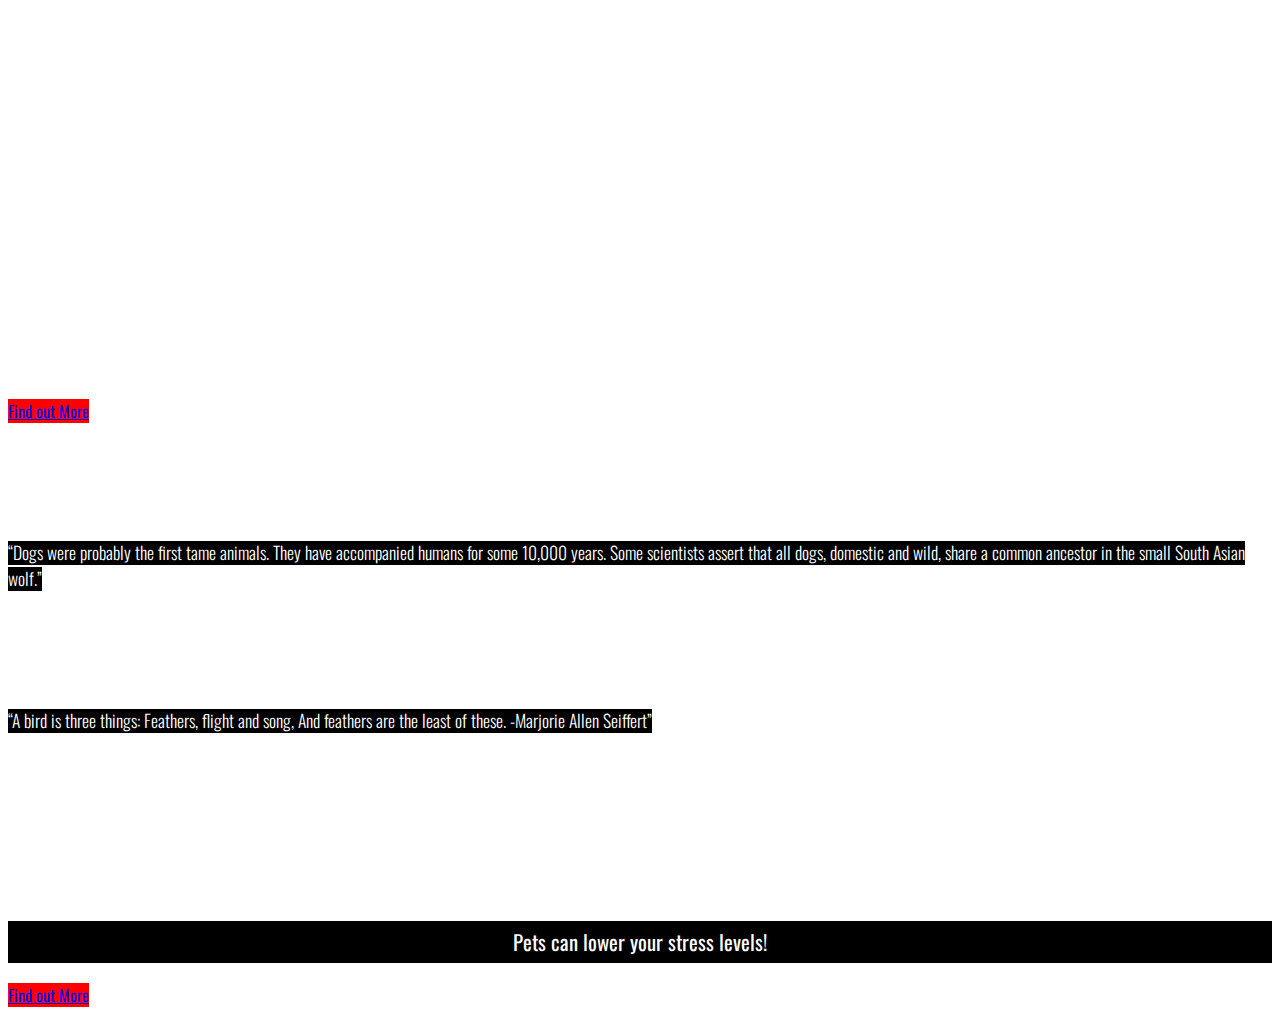
==== commit f879962c: "finaly best story added." ====
--- a/Webstories/introstory/introduction.html
+++ b/Webstories/introstory/introduction.html
@@ -1,986 +1,191 @@
 <!doctype html>
-<html ⚡ lang="en">
-    <head>
-        <meta charset="utf-8">
-        <link rel="shortcut icon" type="image/png" href="https://cdn.thenewsroom.io/images/feed/default/homescreen-192x192.png"/>
-        <meta name="robots" content="noindex"/>
-        <title>REDDOT BEAUTY studio introduction.</title>
-        <link rel="canonical" href="https://stories.nws.ai/1288515984/reddot-beauty-studio-introduction/">
-        <link rel="preconnect dns-prefetch" href="https://cdn.thenewsroom.io/" crossorigin>
-        <link rel="preconnect dns-prefetch" href="https://fonts.gstatic.com/" crossorigin>
-        <link rel="preconnect dns-prefetch" href="https://use.typekit.net/" crossorigin>
-        <link rel="preload" href="https://use.typekit.net/af/bd143b/00000000000000003b9af20a/27/l?primer=f592e0a4b9356877842506ce344308576437e4f677d7c9b78ca2162e6cad991a&fvd=n7&v=3" as="font" crossorigin>
-        <link rel="preload" as="font" href="https://fonts.gstatic.com/s/montserrat/v12/JTURjIg1_i6t8kCHKm45_ZpC3gfD_vx3rCubqg.woff2) format(" crossorigin>
-        <link rel="preload" as="font" href="https://fonts.gstatic.com/s/montserrat/v12/JTURjIg1_i6t8kCHKm45_ZpC3gnD_vx3rCs.woff2) format(" crossorigin>
-        <meta name="description" content="Discover the ultimate beauty destination - Reddot Beauty, a premium makeup and hairstyle studio based in the heart of Nikol, Ahmedabad.">
-        <meta property="og:description" content="Discover the ultimate beauty destination - Reddot Beauty, a premium makeup and hairstyle studio based in the heart of Nikol, Ahmedabad.">
-        <meta property="og:title" content="REDDOT BEAUTY studio introduction.">
-        <meta property="og:type" content="website">
-        <meta property="og:url" content="https://stories.nws.ai/1288515984/reddot-beauty-studio-introduction/">
-        <meta property="og:image" content="https://transform.nws.ai/https%3A%2F%2Fcdn.thenewsroom.io%2Fplatform%2Fstory_media%2F1288822342%2Fimg-20221004-wa0006-1.jpg/fill/1200/628/">
-        <meta property="og:image" content="https://transform.nws.ai/https%3A%2F%2Fcdn.thenewsroom.io%2Fplatform%2Fstory_media%2F1288822342%2Fimg-20221004-wa0006-1.jpg/fill/1200/630/">
-        <meta property="og:image" content="https://transform.nws.ai/https%3A%2F%2Fcdn.thenewsroom.io%2Fplatform%2Fstory_media%2F1288822342%2Fimg-20221004-wa0006-1.jpg/fill/300/300/">
-        <meta name="twitter:card" content="summary_large_image">
-        <meta name="twitter:title" content="REDDOT BEAUTY studio introduction.">
-        <meta name="twitter:description" content="Discover the ultimate beauty destination - Reddot Beauty, a premium makeup and hairstyle studio based in the heart of Nikol, Ahmedabad.">
-        <meta name="twitter:image" content="https://transform.nws.ai/https%3A%2F%2Fcdn.thenewsroom.io%2Fplatform%2Fstory_media%2F1288822342%2Fimg-20221004-wa0006-1.jpg/fill/1200/627/">
-        <meta name="amp-story-generator-name" content="Newsroom AI - www.nws.ai">
-        <meta name="amp-story-generator-version" content="0.1">
-        <meta name="viewport" content="width=device-width">
-        <style amp-boilerplate>
-            body {
-                -webkit-animation: -amp-start 8s steps(1,end) 0s 1 normal both;
-                -moz-animation: -amp-start 8s steps(1,end) 0s 1 normal both;
-                -ms-animation: -amp-start 8s steps(1,end) 0s 1 normal both;
-                animation: -amp-start 8s steps(1,end) 0s 1 normal both
-            }
+<html ⚡>
+  <head>
+    <meta charset="utf-8">
+    <title>Joy of Pets</title>
+    <link rel="canonical" href="Webstories\introstory\introduction.html">
+    <meta name="viewport" content="width=device-width,minimum-scale=1,initial-scale=1">
+    <style amp-boilerplate>body{-webkit-animation:-amp-start 8s steps(1,end) 0s 1 normal both;-moz-animation:-amp-start 8s steps(1,end) 0s 1 normal both;-ms-animation:-amp-start 8s steps(1,end) 0s 1 normal both;animation:-amp-start 8s steps(1,end) 0s 1 normal both}@-webkit-keyframes -amp-start{from{visibility:hidden}to{visibility:visible}}@-moz-keyframes -amp-start{from{visibility:hidden}to{visibility:visible}}@-ms-keyframes -amp-start{from{visibility:hidden}to{visibility:visible}}@-o-keyframes -amp-start{from{visibility:hidden}to{visibility:visible}}@keyframes -amp-start{from{visibility:hidden}to{visibility:visible}}</style><noscript><style amp-boilerplate>body{-webkit-animation:none;-moz-animation:none;-ms-animation:none;animation:none}</style></noscript>
+    <script async src="https://cdn.ampproject.org/v0.js"></script>
+    <script async custom-element="amp-video"
+        src="https://cdn.ampproject.org/v0/amp-video-0.1.js"></script>
+    <script async custom-element="amp-story"
+        src="https://cdn.ampproject.org/v0/amp-story-1.0.js"></script>
+    <link href="https://fonts.googleapis.com/css?family=Oswald:200,300,400" rel="stylesheet">
+    <style amp-custom>
+      amp-story {
+        font-family: 'Oswald',sans-serif;
+        color: #fff;
+      }
+      amp-story-page {
+        background-color: #000;
+      }
+      h1 {
+        font-weight: bold;
+        font-size: 2.875em;
+        font-weight: normal;
+        line-height: 1.174;
+      }
+      p {
+        font-weight: normal;
+        font-size: 1.3em;
+        line-height: 1.5em;
+        color: #fff;
+      }
+      q {
+        font-weight: 300;
+        font-size: 1.1em;
+      }
+      amp-story-grid-layer.bottom {
+        align-content:end;
+      }
+      amp-story-grid-layer.noedge {
+        padding: 0px;
+      }
+      amp-story-grid-layer.center-text {
+        align-content: center;
+      }
+      .wrapper {
+        display: grid;
+        grid-template-columns: 50% 50%;
+        grid-template-rows: 50% 50%;
+      }
+      .banner-text {
+        text-align: center;
+        background-color: #000;
+        line-height: 2em;
+      }
+    </style>
+  </head>
+  <body>
+    <!-- Cover page -->
+    <amp-story standalone
+        title="REDDOT BEAUTY"
+        publisher="REDDOT BEAUTY"
+        publisher-logo-src="images\favicon.png"
+        poster-portrait-src="Webstories\introstory\images\Welcome to reddot beauty.jpg">
 
-            @-webkit-keyframes -amp-start {
-                from {
-                    visibility: hidden
-                }
+        
+      <amp-story-page id="cover">
+        <amp-story-grid-layer template="fill">
+          <amp-img src="Webstories\introstory\images\Welcome to reddot beauty.jpg"
+              width="720" height="1280"
+              layout="responsive">
+          </amp-img>
+        </amp-story-grid-layer>
+        <amp-story-grid-layer template="vertical">
+          <h1>REDDOT BEAUTY</h1>
+          <p>By Feni Patel</p>
+        </amp-story-grid-layer>
+      </amp-story-page>
 
-                to {
-                    visibility: visible
-                }
-            }
+      <!-- Page 1 (Cat): 1 layer (vertical) -->
+      <amp-story-page id="page1">
+        <amp-story-grid-layer template="fill">
+          <h1>Bridal Makeup</h1>
+          <amp-img src="assets/cat.jpg"
+              width="720" height="1280"
+              layout="responsive">
+          </amp-img>
+        </amp-story-grid-layer>
+        <amp-story-grid-layer template="thirds">
+          <h1 grid-area="upper-third">Bridal Makeup</h1>
+          <p grid-area="lower-third">Best Bridal Makeup and Hairstyle in Nikol, Ahmedabad.</p>
+        </amp-story-grid-layer>
+        </amp-story-grid-layer>
+        <amp-story-page-outlink layout="nodisplay" theme="custom" cta-accent-color="#ff0000" cta-accent-element="background">
+            <a role="link" target="_self" href="https://reddot.beauty" style="background:#ff0000" rel="nofollow">Find out More</a>
+        </amp-story-page-outlink>
+      </amp-story-page>
 
-            @-moz-keyframes -amp-start {
-                from {
-                    visibility: hidden
-                }
+      <!-- Page 2 (Dog): 2 layers (fill + thirds) -->
+      <amp-story-page id="page2">
+        <amp-story-grid-layer template="fill">
+          <amp-img src="assets/dog.jpg" 
+              width="720" height="1280"
+              layout="responsive">
+          </amp-img>
+        </amp-story-grid-layer>
+          <amp-story-grid-layer template="thirds">
+            <h1 grid-area="upper-third">Dogs</h1>
+            <q class="bottom" grid-area="lower-third">Dogs were probably the first tame animals. They have accompanied humans for some 10,000 years. Some scientists assert that all dogs, domestic and wild, share a common ancestor in the small South Asian wolf.</q>
+        </amp-story-grid-layer>
+      </amp-story-page>
 
-                to {
-                    visibility: visible
-                }
-            }
+      <!-- Page 3 (Bird): 3 layers (fill + vertical + vertical) + Audio-->
+      <amp-story-page id="page3" background-audio="assets/bird-singing.mp3">
+        <amp-story-grid-layer template="fill">
+          <amp-img src="assets/bird.jpg"
+              width="720" height="1280"
+              layout="responsive">
+          </amp-img>
+        </amp-story-grid-layer>
+        <amp-story-grid-layer template="vertical">
+          <h1>Birds</h1>
+        </amp-story-grid-layer>
+        <amp-story-grid-layer template="vertical" class="bottom">
+          <q>A bird is three things: Feathers, flight and song, And feathers are the least of these. -Marjorie Allen Seiffert</q>
+        </amp-story-grid-layer>
+      </amp-story-page>
 
-            @-ms-keyframes -amp-start {
-                from {
-                    visibility: hidden
-                }
+      <!-- Page 4 (Rabbit): 3 layers (fill (video) + vertical + vertical) -->
+      <amp-story-page id="page4">
+        <amp-story-grid-layer template="fill">
+          <amp-video autoplay loop
+                width="720" height="1280"
+                poster="assets/rabbit.jpg"
+                layout="responsive">
+              <source src="assets/rabbit.mp4" type="video/mp4">
+          </amp-video>
+        </amp-story-grid-layer>
+        <amp-story-grid-layer template="vertical">
+          <h1>Rabbits</h1>
+        </amp-story-grid-layer>
+        <amp-story-grid-layer template="vertical" class="bottom">
+          <p>Rabbits can learn to follow simple voice commands and come when called by name, and are curious and playful.</p>
+        </amp-story-grid-layer>
+      </amp-story-page>
 
-                to {
-                    visibility: visible
-                }
-            }
+      <!-- Page 5 (Collage): 2 layers + animations -->
+      <amp-story-page id="page5">
+        <amp-story-grid-layer template="vertical" class="noedge">
+          <div class="wrapper">
+            <amp-img src="assets/cat.jpg"
+                width="720" height="1280"
+                layout="responsive"
+                animate-in="fade-in"
+                animate-in-delay="0.4s">
+            </amp-img>
+            <amp-img src="assets/dog.jpg"
+                width="720" height="1280"
+                layout="responsive"
+                animate-in="fade-in"
+                animate-in-delay="0.6s">
+            </amp-img>
+            <amp-img src="assets/bird.jpg"
+                width="720" height="1280"
+                layout="responsive"
+                animate-in="fade-in"
+                animate-in-delay=".8s">
+            </amp-img>
+            <amp-img src="assets/rabbit.jpg"
+                width="720" height="1280"
+                layout="responsive"
+                animate-in="fade-in"
+                animate-in-delay="1s">
+            </amp-img>
+          </div>
+        </amp-story-grid-layer>
+        <amp-story-grid-layer template="vertical" class="center-text">
+          <p class="banner-text" animate-in="whoosh-in-right">Pets can lower your stress levels!</p>
+        </amp-story-grid-layer>
 
-            @-o-keyframes -amp-start {
-                from {
-                    visibility: hidden
-                }
 
-                to {
-                    visibility: visible
-                }
-            }
+        <amp-story-page-outlink layout="nodisplay" theme="custom" cta-accent-color="#ff0000" cta-accent-element="background">
+          <a role="link" target="_self" href="https://reddot.beauty" style="background:#ff0000" rel="nofollow">Find out More</a>
+      </amp-story-page-outlink>
 
-            @keyframes -amp-start {
-                from {
-                    visibility: hidden
-                }
-
-                to {
-                    visibility: visible
-                }
-            }
-        </style>
-        <noscript>
-            <style amp-boilerplate>
-                body {
-                    -webkit-animation: none;
-                    -moz-animation: none;
-                    -ms-animation: none;
-                    animation: none
-                }
-            </style>
-        </noscript>
-        <script async src="https://cdn.ampproject.org/v0.js"></script>
-        <script async custom-template="amp-mustache" src="https://cdn.ampproject.org/v0/amp-mustache-0.2.js"></script>
-        <script async custom-element="amp-story" src="https://cdn.ampproject.org/v0/amp-story-1.0.js"></script>
-        <script async custom-element="amp-story-auto-ads" src="https://cdn.ampproject.org/v0/amp-story-auto-ads-0.1.js"></script>
-        <script async custom-element="amp-analytics" src="https://cdn.ampproject.org/v0/amp-analytics-0.1.js"></script>
-        <style amp-custom>
-            @font-face {
-                font-family: "Montserrat Medium";
-                font-style: normal;
-                font-weight: 500;
-                src: url(https://fonts.gstatic.com/s/montserrat/v12/JTURjIg1_i6t8kCHKm45_ZpC3gfD_vx3rCubqg.woff2) format("woff2");
-                unicode-range: U+100-24F,U+259,U+1E00-1EFF,U+2020,U+20A0-20AB,U+20AD-20CF,U+2113,U+2C60-2C7F,U+A720-A7FF
-            }
-
-            @font-face {
-                font-family: "Montserrat Medium";
-                font-style: normal;
-                font-weight: 500;
-                src: url(https://fonts.gstatic.com/s/montserrat/v12/JTURjIg1_i6t8kCHKm45_ZpC3gnD_vx3rCs.woff2) format("woff2");
-                unicode-range: U+0-FF,U+131,U+152-153,U+2BB-2BC,U+2C6,U+2DA,U+2DC,U+2000-206F,U+2074,U+20AC,U+2122,U+2191,U+2193,U+2212,U+2215,U+FEFF,U+FFFD
-            }
-
-            @font-face {
-                font-family: proxima-soft;
-                src: url(https://use.typekit.net/af/5beeef/00000000000000003b9af203/27/l?primer=f592e0a4b9356877842506ce344308576437e4f677d7c9b78ca2162e6cad991a&fvd=n4&v=3) format("woff2"),url(https://use.typekit.net/af/5beeef/00000000000000003b9af203/27/d?primer=f592e0a4b9356877842506ce344308576437e4f677d7c9b78ca2162e6cad991a&fvd=n4&v=3) format("woff"),url(https://use.typekit.net/af/5beeef/00000000000000003b9af203/27/a?primer=f592e0a4b9356877842506ce344308576437e4f677d7c9b78ca2162e6cad991a&fvd=n4&v=3) format("opentype");
-                font-style: normal;
-                font-weight: 400
-            }
-
-            @font-face {
-                font-family: proxima-soft;
-                src: url(https://use.typekit.net/af/bd143b/00000000000000003b9af20a/27/l?primer=f592e0a4b9356877842506ce344308576437e4f677d7c9b78ca2162e6cad991a&fvd=n7&v=3) format("woff2"),url(https://use.typekit.net/af/bd143b/00000000000000003b9af20a/27/d?primer=f592e0a4b9356877842506ce344308576437e4f677d7c9b78ca2162e6cad991a&fvd=n7&v=3) format("woff"),url(https://use.typekit.net/af/bd143b/00000000000000003b9af20a/27/a?primer=f592e0a4b9356877842506ce344308576437e4f677d7c9b78ca2162e6cad991a&fvd=n7&v=3) format("opentype");
-                font-style: normal;
-                font-weight: 700
-            }
-
-            :root {
-                --NWSStoryWatermarkFont: "proxima-soft",sans-serif;
-                --NWSStoryNotificationFont: "franklin-gothic-urw",sans-serif;
-                --NWSStoryTextFont: "proxima-soft",sans-serif;
-                --NWSStoryTitleFont: "SF UI Display Bold",sans-serif;
-                --NWSStoryLinkTooltipFont: "franklin-gothic-urw",sans-serif;
-                --NWSStoryAttachmentHeaderFont: "franklin-gothic-urw",sans-serif;
-                --NWSStoryShoppableTooltipFont: "franklin-gothic-urw",sans-serif;
-                --NWSStorySpacing: 5.3%;
-                --NWSStoryCTAHeight: calc(2.66667em + var(--NWSStoryCTABottom));
-                --NWSStoryCTABottom: 1.333334em;
-                --NWSStoryBrandingTop: 1.666667em;
-                --NWSStoryBrandingLeft: 1em;
-                --NWSStoryBrandingHeightNoUnit: 2.333334;
-                --NWSStoryBrandingHeight: calc(var(--NWSStoryBrandingHeightNoUnit) * 1em);
-                --NWSStorySolidBgPadding: var(--NWSStorySpacing);
-                --NWSStorySolidBgPaddingFreestyle: calc(var(--NWSStorySolidBgPadding) / 2) var(--NWSStorySolidBgPadding);
-                --NWSStorySolidBgPaddingFreestyleLandscape: calc(var(--NWSStorySolidBgPadding) / 4) calc(var(--NWSStorySolidBgPadding) / 2);
-                --NWSStoryCustomSolidBgPadding: 1.333334em;
-                --NWSStoryCustomSolidBgPadding-lastChild: 6.5%;
-                --NWSStorySceneContentSpacingH: 2em;
-                --NWSStorySceneContentSpacingTop: calc(var(--NWSStoryBrandingTop) + var(--NWSStoryBrandingHeight));
-                --NWSStorySceneContentSpacingBottom: calc(var(--NWSStoryCTAHeight) + var(--NWSStoryCTABottom));
-                --NWSStorySceneContentSpacing: var(--NWSStorySceneContentSpacingTop) var(--NWSStorySceneContentSpacingH) var(--NWSStorySceneContentSpacingBottom);
-                --NWSStoryTextSpacing: .666667em;
-                --NWSStoryBaseFontSizeNoUnit: 15;
-                --NWSStoryBaseFontSize: calc(var(--NWSStoryBaseFontSizeNoUnit) * 1px);
-                --NWSStoryH1FontSizeNoUnit: 2;
-                --NWSStoryNewH1FontSizeNoUnit: 2.25;
-                --NWSStoryHeadingFontSizeVariation: calc(var(--NWSStoryNewH1FontSizeNoUnit) / var(--NWSStoryH1FontSizeNoUnit));
-                --NWSStoryH1FontSize: calc(2em * var(--NWSStoryHeadingFontSizeVariation));
-                --NWSStoryH2FontSize: calc(1.5em * var(--NWSStoryHeadingFontSizeVariation));
-                --NWSStoryH3FontSize: calc(1.17em * var(--NWSStoryHeadingFontSizeVariation));
-                --NWSStoryH4FontSize: calc(1em * var(--NWSStoryHeadingFontSizeVariation));
-                --NWSStoryH5FontSize: calc(0.83em * var(--NWSStoryHeadingFontSizeVariation));
-                --NWSStoryH6FontSize: calc(0.67em * var(--NWSStoryHeadingFontSizeVariation));
-                --NWSStoryPFontSize: calc(1em * var(--NWSStoryHeadingFontSizeVariation));
-                --NWSStorySpanFontSize: calc(0.875em * var(--NWSStoryHeadingFontSizeVariation));
-                --NWSStoryDateFontSize: var(--NWSStoryPFontSize);
-                --NWSStoryAuthorFontSize: var(--NWSStoryPFontSize);
-                --NWSStory-transitionEase: cubic-bezier(0.26, 0.86, 0.44, 0.985);
-                --NWSStory-transitionTime: .45s;
-                --NWSStory-grayLight: #eee;
-                --NWSStorySceneDefaultWidth: 375px;
-                --NWSStorySceneDefaultHeight: 667px;
-                --NWSStoryDynFontSizeMinWNoUnit: 375;
-                --NWSStoryDynFontSizeMinW: calc(var(--NWSStoryDynFontSizeMinWNoUnit) * 1px);
-                --NWSStoryDynFontSizeMinHNoUnit: 667;
-                --NWSStoryDynFontSizeMinH: calc(var(--NWSStoryDynFontSizeMinHNoUnit) * 1px);
-                --NWSStorySafariFontSizeReduceFix: .01em;
-                --NWSStoryProgressBarHeight-noUnit: 2;
-                --NWSStoryProgressBarHeight: calc(1px * var(--NWSStoryProgressBarHeight-noUnit));
-                --NWSStoryProgressBarHSpacing-noUnit: 6;
-                --NWSStoryProgressBarHSpacing: calc(1px * var(--NWSStoryProgressBarHSpacing-noUnit));
-                --NWSStoryProgressBarVSpacing-noUnit: 8;
-                --NWSStoryProgressBarVSpacing: calc(1px * var(--NWSStoryProgressBarVSpacing-noUnit));
-                --NWSStoryProgressBarItemColour: rgba(255, 255, 255, 0.4);
-                --NWSStoryProgressBarFillColour: #fff;
-                --NWSSStoryTappableCarouselMaxSceneWidthNoUnit: 75;
-                --NWSSStoryTappableCarouselMaxSceneWidth: calc(var(--NWSSStoryTappableCarouselMaxSceneWidthNoUnit) * 1vw);
-                --NWSStoryAMPInteractiveComponentFontSize: calc(var(--story-page-vmin) * 3);
-                --NWSStoryUtilitySpacings: (10);
-                --NWSStoryVW: var(--story-page-vw);
-                --NWSStoryVH: var(--story-page-vh);
-                --NWSStoryVMin: var(--story-page-vmin);
-                --NWSStoryVMax: var(--story-page-vmax)
-            }
-
-            body,html {
-                height: 100%
-            }
-
-            .NWSStory {
-                color: #000;
-                -moz-osx-font-smoothing: unset;
-                -webkit-font-smoothing: unset;
-                -webkit-text-size-adjust: 100%
-            }
-
-            .NWSStory * {
-                box-sizing: border-box
-            }
-
-            .NWSStory-layer h1,.NWSStory-layer h2,.NWSStory-layer h3,.NWSStory-layer h4,.NWSStory-layer h5,.NWSStory-layer h6,.NWSStory-layer p {
-                margin: unset;
-                font-weight: unset
-            }
-
-            .NWSStory-layer h1 {
-                font-size: 2.25em;
-                font-size: var(--NWSStoryH1FontSize)
-            }
-
-            .NWSStory-layer p {
-                font-size: 1.125em;
-                font-size: var(--NWSStoryPFontSize)
-            }
-
-            .NWSStory-layer svg {
-                pointer-events: none
-            }
-
-            .NWSStory-scene[data-layout=freestyle] .NWSStory-layers--fixed>* {
-                z-index: 52
-            }
-
-            .NWSStory-scene[data-layout=freestyle] .NWSStory-layers--unfixed {
-                z-index: 1;
-                align-items: center
-            }
-
-            .NWSStory-scene[data-layout=freestyle] .NWSStory-layer {
-                position: absolute
-            }
-
-            .NWSStory-scene[data-layout=freestyle] .NWSStory-layer--author,.NWSStory-scene[data-layout=freestyle] .NWSStory-layer--binaryPoll,.NWSStory-scene[data-layout=freestyle] .NWSStory-layer--date,.NWSStory-scene[data-layout=freestyle] .NWSStory-layer--embed,.NWSStory-scene[data-layout=freestyle] .NWSStory-layer--imagePoll,.NWSStory-scene[data-layout=freestyle] .NWSStory-layer--imageQuiz,.NWSStory-scene[data-layout=freestyle] .NWSStory-layer--img,.NWSStory-scene[data-layout=freestyle] .NWSStory-layer--interactiveResults,.NWSStory-scene[data-layout=freestyle] .NWSStory-layer--poll,.NWSStory-scene[data-layout=freestyle] .NWSStory-layer--quiz,.NWSStory-scene[data-layout=freestyle] .NWSStory-layer--shape,.NWSStory-scene[data-layout=freestyle] .NWSStory-layer--slider,.NWSStory-scene[data-layout=freestyle] .NWSStory-layer--subheading,.NWSStory-scene[data-layout=freestyle] .NWSStory-layer--text,.NWSStory-scene[data-layout=freestyle] .NWSStory-layer--title,.NWSStory-scene[data-layout=freestyle] .NWSStory-layer--video {
-                top: 50%;
-                left: 50%;
-                transform: translateX(-50%) translateY(-50%)
-            }
-
-            .NWSStory-scene[data-layout=freestyle] .NWSStory-layer--author,.NWSStory-scene[data-layout=freestyle] .NWSStory-layer--binaryPoll,.NWSStory-scene[data-layout=freestyle] .NWSStory-layer--date,.NWSStory-scene[data-layout=freestyle] .NWSStory-layer--embed,.NWSStory-scene[data-layout=freestyle] .NWSStory-layer--imagePoll,.NWSStory-scene[data-layout=freestyle] .NWSStory-layer--imageQuiz,.NWSStory-scene[data-layout=freestyle] .NWSStory-layer--img,.NWSStory-scene[data-layout=freestyle] .NWSStory-layer--interactiveResults,.NWSStory-scene[data-layout=freestyle] .NWSStory-layer--poll,.NWSStory-scene[data-layout=freestyle] .NWSStory-layer--quiz,.NWSStory-scene[data-layout=freestyle] .NWSStory-layer--shape,.NWSStory-scene[data-layout=freestyle] .NWSStory-layer--slider,.NWSStory-scene[data-layout=freestyle] .NWSStory-layer--subheading,.NWSStory-scene[data-layout=freestyle] .NWSStory-layer--text,.NWSStory-scene[data-layout=freestyle] .NWSStory-layer--title,.NWSStory-scene[data-layout=freestyle] .NWSStory-layer--video {
-                top: 50%;
-                left: 50%;
-                transform: translateX(-50%) translateY(-50%)
-            }
-
-            .NWSStory-scene[data-layout=freestyle] .NWSStory-layer--embed,.NWSStory-scene[data-layout=freestyle] .NWSStory-layer--img,.NWSStory-scene[data-layout=freestyle] .NWSStory-layer--shape,.NWSStory-scene[data-layout=freestyle] .NWSStory-layer--video {
-                width: 100%;
-                height: 100%
-            }
-
-            .NWSStory-scene[data-layout=freestyle] .NWSStory-layer--embed,.NWSStory-scene[data-layout=freestyle] .NWSStory-layer--img,.NWSStory-scene[data-layout=freestyle] .NWSStory-layer--shape,.NWSStory-scene[data-layout=freestyle] .NWSStory-layer--video {
-                width: 100%;
-                height: 100%
-            }
-
-            .NWSStory-scene[data-layout=freestyle] .NWSStory-layer--embed .NWSStory-layer-content,.NWSStory-scene[data-layout=freestyle] .NWSStory-layer--embed iframe,.NWSStory-scene[data-layout=freestyle] .NWSStory-layer--embed img,.NWSStory-scene[data-layout=freestyle] .NWSStory-layer--embed svg,.NWSStory-scene[data-layout=freestyle] .NWSStory-layer--embed video,.NWSStory-scene[data-layout=freestyle] .NWSStory-layer--img .NWSStory-layer-content,.NWSStory-scene[data-layout=freestyle] .NWSStory-layer--img iframe,.NWSStory-scene[data-layout=freestyle] .NWSStory-layer--img img,.NWSStory-scene[data-layout=freestyle] .NWSStory-layer--img svg,.NWSStory-scene[data-layout=freestyle] .NWSStory-layer--img video,.NWSStory-scene[data-layout=freestyle] .NWSStory-layer--shape .NWSStory-layer-content,.NWSStory-scene[data-layout=freestyle] .NWSStory-layer--shape iframe,.NWSStory-scene[data-layout=freestyle] .NWSStory-layer--shape img,.NWSStory-scene[data-layout=freestyle] .NWSStory-layer--shape svg,.NWSStory-scene[data-layout=freestyle] .NWSStory-layer--shape video,.NWSStory-scene[data-layout=freestyle] .NWSStory-layer--video .NWSStory-layer-content,.NWSStory-scene[data-layout=freestyle] .NWSStory-layer--video iframe,.NWSStory-scene[data-layout=freestyle] .NWSStory-layer--video img,.NWSStory-scene[data-layout=freestyle] .NWSStory-layer--video svg,.NWSStory-scene[data-layout=freestyle] .NWSStory-layer--video video {
-                width: 100%;
-                height: 100%
-            }
-
-            .NWSStory-scene[data-layout=freestyle] .NWSStory-layer--embed .NWSStory-layer-content,.NWSStory-scene[data-layout=freestyle] .NWSStory-layer--embed iframe,.NWSStory-scene[data-layout=freestyle] .NWSStory-layer--embed img,.NWSStory-scene[data-layout=freestyle] .NWSStory-layer--embed svg,.NWSStory-scene[data-layout=freestyle] .NWSStory-layer--embed video,.NWSStory-scene[data-layout=freestyle] .NWSStory-layer--img .NWSStory-layer-content,.NWSStory-scene[data-layout=freestyle] .NWSStory-layer--img iframe,.NWSStory-scene[data-layout=freestyle] .NWSStory-layer--img img,.NWSStory-scene[data-layout=freestyle] .NWSStory-layer--img svg,.NWSStory-scene[data-layout=freestyle] .NWSStory-layer--img video,.NWSStory-scene[data-layout=freestyle] .NWSStory-layer--shape .NWSStory-layer-content,.NWSStory-scene[data-layout=freestyle] .NWSStory-layer--shape iframe,.NWSStory-scene[data-layout=freestyle] .NWSStory-layer--shape img,.NWSStory-scene[data-layout=freestyle] .NWSStory-layer--shape svg,.NWSStory-scene[data-layout=freestyle] .NWSStory-layer--shape video,.NWSStory-scene[data-layout=freestyle] .NWSStory-layer--video .NWSStory-layer-content,.NWSStory-scene[data-layout=freestyle] .NWSStory-layer--video iframe,.NWSStory-scene[data-layout=freestyle] .NWSStory-layer--video img,.NWSStory-scene[data-layout=freestyle] .NWSStory-layer--video svg,.NWSStory-scene[data-layout=freestyle] .NWSStory-layer--video video {
-                width: 100%;
-                height: 100%
-            }
-
-            .NWSStory-scene[data-layout=freestyle] .NWSStory-layer--img:not(.is-fit) img,.NWSStory-scene[data-layout=freestyle] .NWSStory-layer--img:not(.is-fit) video,.NWSStory-scene[data-layout=freestyle] .NWSStory-layer--video:not(.is-fit) img,.NWSStory-scene[data-layout=freestyle] .NWSStory-layer--video:not(.is-fit) video {
-                -o-object-fit: cover;
-                object-fit: cover
-            }
-
-            .NWSStory-scene[data-layout=freestyle] .NWSStory-layer--author,.NWSStory-scene[data-layout=freestyle] .NWSStory-layer--date,.NWSStory-scene[data-layout=freestyle] .NWSStory-layer--subheading,.NWSStory-scene[data-layout=freestyle] .NWSStory-layer--text,.NWSStory-scene[data-layout=freestyle] .NWSStory-layer--title {
-                width: 85%
-            }
-
-            .NWSStory-scene[data-layout=freestyle] .NWSStory-layer--overlay {
-                z-index: 1
-            }
-
-            .NWSStory-scene-content {
-                background-color: #fff;
-                overflow: hidden;
-                transform: translate3d(0,0,0)
-            }
-
-            .NWSStory-layers {
-                width: 100%;
-                max-width: 100%;
-                height: 100%;
-                max-height: 100%;
-                font-family: proxima-soft,sans-serif;
-                font-family: var(--NWSStoryTextFont);
-                font-weight: 400
-            }
-
-            .NWSStory-layers--fixed {
-                position: absolute;
-                top: 0;
-                left: 0;
-                pointer-events: none
-            }
-
-            .NWSStory-layers--fixed>* {
-                pointer-events: auto
-            }
-
-            .NWSStory-layers--unfixed {
-                display: flex;
-                flex-direction: column;
-                justify-content: center
-            }
-
-            .NWSStory-layer {
-                position: relative;
-                z-index: 1;
-                line-height: 0;
-                color: inherit;
-                text-decoration: none
-            }
-
-            .NWSStory-layer--bg,.NWSStory-layer--branding,.NWSStory-layer--overlay,.NWSStory-layer[style*=top] {
-                position: absolute
-            }
-
-            .NWSStory-layer.is-richtext h1,.NWSStory-layer.is-richtext h2,.NWSStory-layer.is-richtext h3,.NWSStory-layer.is-richtext h4,.NWSStory-layer.is-richtext h5,.NWSStory-layer.is-richtext h6,.NWSStory-layer.is-richtext p {
-                font-size: 1em;
-                font-size: unset
-            }
-
-            .NWSStory-layer-content {
-                font: inherit;
-                word-break: break-word;
-                line-height: normal;
-                white-space: pre-wrap
-            }
-
-            .NWSStory-layer--bg {
-                top: 0;
-                left: 0;
-                z-index: -1;
-                width: 100%;
-                height: 100%
-            }
-
-            .NWSStory-layer--bg .NWSStory-layer-content {
-                width: 100%;
-                height: 100%;
-                background-color: #fff
-            }
-
-            .NWSStory-layer--overlay {
-                top: 0;
-                left: 0;
-                z-index: 1;
-                width: 100%;
-                height: 100%;
-                pointer-events: none
-            }
-
-            .NWSStory-layer--overlay .NWSStory-layer-content {
-                height: 100%
-            }
-
-            .NWSStory-layer--branding {
-                top: 1.666667em;
-                top: var(--NWSStoryBrandingTop);
-                left: 1em;
-                left: var(--NWSStoryBrandingLeft);
-                z-index: 3;
-                display: flex;
-                margin: 0 auto;
-                order: -1;
-                pointer-events: auto
-            }
-
-            .NWSStory-layer--branding .NWSStory-layer-content {
-                display: flex;
-                flex-direction: row;
-                align-items: center
-            }
-
-            .NWSStory-layer--branding .NWSStory-layer-content-visual {
-                height: 2.33333em;
-                height: var(--NWSStoryBrandingHeight);
-                display: flex;
-                justify-content: flex-start;
-                align-items: flex-start
-            }
-
-            .NWSStory-layer--branding img,.NWSStory-layer--branding svg {
-                display: block;
-                width: auto;
-                height: 100%
-            }
-
-            .NWSStory-layer--question,.NWSStory-layer--text,.NWSStory-layer--title {
-                width: 100%
-            }
-
-            .NWSStory-layer--author .NWSStory-layer-content,.NWSStory-layer--date .NWSStory-layer-content,.NWSStory-layer--question .NWSStory-layer-content,.NWSStory-layer--subheading .NWSStory-layer-content,.NWSStory-layer--text .NWSStory-layer-content,.NWSStory-layer--title .NWSStory-layer-content {
-                font-family: "SF UI Display Bold",sans-serif;
-                font-family: var(--NWSStoryTitleFont)
-            }
-
-            .NWSStory-layer--text .NWSStory-layer-content {
-                display: block
-            }
-
-            .NWSStory-layer--img,.NWSStory-layer--video {
-                width: 100%
-            }
-
-            .NWSStory-layer--img,.NWSStory-layer--video {
-                width: 100%
-            }
-
-            .NWSStory-layer--img .NWSStory-layer-content,.NWSStory-layer--video .NWSStory-layer-content {
-                line-height: 0
-            }
-
-            .NWSStory-layer--img .NWSStory-layer-content,.NWSStory-layer--video .NWSStory-layer-content {
-                line-height: 0
-            }
-
-            .NWSStory-layer--img .NWSStory-layer-content>img {
-                display: block;
-                max-width: 100%;
-                max-height: 100%;
-                height: auto;
-                transition-duration: 0s;
-                transition-delay: 0s
-            }
-
-            .NWSStory-layer--shape .NWSStory-layer-content svg {
-                display: block
-            }
-
-            .NWSStory iframe,.NWSStory img,.NWSStory svg,.NWSStory video {
-                overflow: hidden
-            }
-
-            .NWSStory iframe,.NWSStory img,.NWSStory svg,.NWSStory video {
-                overflow: hidden
-            }
-
-            .NWSStory-scene[data-type=cover][data-layout="2"] .NWSStory-layer--img .NWSStory-layer-content>*>img,.NWSStory-scene[data-type=cover][data-layout="2"] .NWSStory-layer--video .NWSStory-layer-content>*>video,.NWSStory-scene[data-type=cover][data-layout="3"] .NWSStory-layer--img .NWSStory-layer-content>*>img,.NWSStory-scene[data-type=cover][data-layout="3"] .NWSStory-layer--video .NWSStory-layer-content>*>video,.NWSStory-scene[data-type=cover][data-layout="7"] .NWSStory-layer--img .NWSStory-layer-content>*>img,.NWSStory-scene[data-type=cover][data-layout="7"] .NWSStory-layer--video .NWSStory-layer-content>*>video,.NWSStory-scene[data-type=cover][data-layout="5"] .NWSStory-layer--img .NWSStory-layer-content>*>img,.NWSStory-scene[data-type=cover][data-layout="5"] .NWSStory-layer--video .NWSStory-layer-content>*>video,.NWSStory-scene[data-type=cover][data-layout="6"] .NWSStory-layer--img .NWSStory-layer-content>*>img,.NWSStory-scene[data-type=cover][data-layout="6"] .NWSStory-layer--video .NWSStory-layer-content>*>video,.NWSStory-scene[data-type=cover][data-layout="1"] .NWSStory-layer--img .NWSStory-layer-content>*>img,.NWSStory-scene[data-type=cover][data-layout="1"] .NWSStory-layer--video .NWSStory-layer-content>*>video {
-                width: 100%;
-                height: 100%;
-                -o-object-fit: cover;
-                object-fit: cover;
-                background-size: cover;
-                background-position: center
-            }
-
-            .NWSStory-scene[data-type=cover][data-layout="4"] .NWSStory-layer--img .NWSStory-layer-content>*>img,.NWSStory-scene[data-type=cover][data-layout="8"] .NWSStory-layer--img .NWSStory-layer-content>*>img {
-                width: 100%;
-                height: 100%;
-                -o-object-fit: cover;
-                object-fit: cover;
-                background-size: cover;
-                background-position: center
-            }
-
-            .NWSStory-scene[data-type=cover][data-layout="4"] .NWSStory-layer--video .NWSStory-layer-content>*>video,.NWSStory-scene[data-type=cover][data-layout="8"] .NWSStory-layer--video .NWSStory-layer-content>*>video {
-                width: 100%;
-                height: 100%;
-                -o-object-fit: cover;
-                object-fit: cover
-            }
-
-            .NWSStory-scene[data-type=standard][data-layout="2"] .NWSStory-layer--img .NWSStory-layer-content>*>img,.NWSStory-scene[data-type=standard][data-layout="2"] .NWSStory-layer--video .NWSStory-layer-content>*>video,.NWSStory-scene[data-type=standard][data-layout="7"] .NWSStory-layer--img .NWSStory-layer-content>*>img,.NWSStory-scene[data-type=standard][data-layout="7"] .NWSStory-layer--video .NWSStory-layer-content>*>video,.NWSStory-scene[data-type=standard][data-layout="8"] .NWSStory-layer--img .NWSStory-layer-content>*>img,.NWSStory-scene[data-type=standard][data-layout="8"] .NWSStory-layer--video .NWSStory-layer-content>*>video,.NWSStory-scene[data-type=standard][data-layout="6"] .NWSStory-layer--img .NWSStory-layer-content>*>img,.NWSStory-scene[data-type=standard][data-layout="6"] .NWSStory-layer--video .NWSStory-layer-content>*>video,.NWSStory-scene[data-type=standard][data-layout="1"] .NWSStory-layer--img .NWSStory-layer-content>*>img,.NWSStory-scene[data-type=standard][data-layout="1"] .NWSStory-layer--video .NWSStory-layer-content>*>video {
-                width: 100%;
-                height: 100%;
-                -o-object-fit: cover;
-                object-fit: cover;
-                background-size: cover;
-                background-position: center
-            }
-
-            .NWSStory-scene[data-type=standard][data-layout="5"] .NWSStory-layer--img .NWSStory-layer-content>*>img,.NWSStory-scene[data-type=standard][data-layout="9"] .NWSStory-layer--img .NWSStory-layer-content>*>img {
-                width: 100%;
-                height: 100%;
-                -o-object-fit: cover;
-                object-fit: cover;
-                background-size: cover;
-                background-position: center
-            }
-
-            .NWSStory-scene[data-type=standard][data-layout="5"] .NWSStory-layer--video .NWSStory-layer-content>*>video,.NWSStory-scene[data-type=standard][data-layout="9"] .NWSStory-layer--video .NWSStory-layer-content>*>video {
-                width: 100%;
-                height: 100%;
-                -o-object-fit: cover;
-                object-fit: cover
-            }
-
-            .NWSStory-scene[data-type=quiz] .NWSStory-layer--img .NWSStory-layer-content>*>img,.NWSStory-scene[data-type=quiz] .NWSStory-layer--video .NWSStory-layer-content>*>video {
-                width: 100%;
-                height: 100%;
-                -o-object-fit: cover;
-                object-fit: cover;
-                background-size: cover;
-                background-position: center
-            }
-
-            .NWSStory-scene[data-type=poll] .NWSStory-layer--img .NWSStory-layer-content>*>img,.NWSStory-scene[data-type=poll] .NWSStory-layer--video .NWSStory-layer-content>*>video {
-                width: 100%;
-                height: 100%;
-                -o-object-fit: cover;
-                object-fit: cover;
-                background-size: cover;
-                background-position: center
-            }
-
-            .NWSStory-scene[data-type=binary-poll] .NWSStory-layer--img .NWSStory-layer-content>*>img,.NWSStory-scene[data-type=binary-poll] .NWSStory-layer--video .NWSStory-layer-content>*>video {
-                width: 100%;
-                height: 100%;
-                -o-object-fit: cover;
-                object-fit: cover;
-                background-size: cover;
-                background-position: center
-            }
-
-            .NWSStory-scene[data-type=quiz-results] .NWSStory-layer--img .NWSStory-layer-content>*>img,.NWSStory-scene[data-type=quiz-results] .NWSStory-layer--video .NWSStory-layer-content>*>video {
-                width: 100%;
-                height: 100%;
-                -o-object-fit: cover;
-                object-fit: cover;
-                background-size: cover;
-                background-position: center
-            }
-
-            .NWSStory-scene[data-type=poll-results] .NWSStory-layer--img .NWSStory-layer-content>*>img,.NWSStory-scene[data-type=poll-results] .NWSStory-layer--video .NWSStory-layer-content>*>video {
-                width: 100%;
-                height: 100%;
-                -o-object-fit: cover;
-                object-fit: cover;
-                background-size: cover;
-                background-position: center
-            }
-
-            @media (orientation: portrait) {
-                .NWSStory:not([desktop])[orientation=landscape] .NWSStory-scene[data-layout=freestyle] .NWSStory-layers--unfixed,.NWSStory[desktop][supports-landscape] .NWSStory-scene[data-layout=freestyle] .NWSStory-layers--unfixed {
-                    width:100%;
-                    height: calc(177.77778 * var(--story-page-vw));
-                    height: calc(177.77778 * var(--NWSStoryVW))
-                }
-            }
-
-            @media (orientation: landscape) {
-                .NWSStory:not([desktop])[orientation=landscape] .NWSStory-scene[data-layout=freestyle] .NWSStory-layers--unfixed,.NWSStory[desktop][supports-landscape] .NWSStory-scene[data-layout=freestyle] .NWSStory-layers--unfixed {
-                    width:100%;
-                    height: calc(56.25 * var(--story-page-vw));
-                    height: calc(56.25 * var(--NWSStoryVW))
-                }
-            }
-
-            .NWSStory:not([desktop]) .NWSStory-scene[data-layout=freestyle] .NWSStory-layers--unfixed {
-                width: 100%;
-                height: calc(177.77778 * var(--story-page-vw));
-                height: calc(177.77778 * var(--NWSStoryVW))
-            }
-
-            @media (min-aspect-ratio: 9/16) {
-                .NWSStory:not([desktop]) .NWSStory-scene[data-layout=freestyle] .NWSStory-layers--unfixed {
-                    height:100%;
-                    width: calc(56.25 * var(--story-page-vh));
-                    width: calc(56.25 * var(--NWSStoryVH))
-                }
-            }
-
-            @media (min-aspect-ratio: 9/16),(orientation:landscape) and (max-aspect-ratio:16/9) {
-                .NWSStory:not([desktop]) .NWSStory-layers {
-                    font-size:calc(2.24888 * var(--story-page-vmax) - .01em);
-                    font-size: calc(var(--NWSStoryBaseFontSizeNoUnit)/ var(--NWSStoryDynFontSizeMinHNoUnit) * 100 * var(--NWSStoryVMax) - var(--NWSStorySafariFontSizeReduceFix))
-                }
-            }
-
-            @media (orientation: portrait) and (min-aspect-ratio:9/16) {
-                .NWSStory[desktop][supports-landscape] .NWSStory-scene[data-layout=freestyle] .NWSStory-layers--unfixed {
-                    height:100%;
-                    width: calc(56.25 * var(--story-page-vh));
-                    width: calc(56.25 * var(--NWSStoryVH))
-                }
-            }
-
-            @media (orientation: landscape) and (min-aspect-ratio:16/9) {
-                .NWSStory[desktop][supports-landscape] .NWSStory-scene[data-layout=freestyle] .NWSStory-layers--unfixed {
-                    width:calc(177.77778 * var(--story-page-vh));
-                    width: calc(177.77778 * var(--NWSStoryVH));
-                    height: 100%
-                }
-            }
-
-            @media (orientation: portrait) and (min-aspect-ratio:9/16),(orientation:landscape) and (max-aspect-ratio:16/9) {
-                .NWSStory[desktop][supports-landscape] .NWSStory-layers {
-                    font-size:calc(2.24888 * var(--story-page-vmax));
-                    font-size: calc(var(--NWSStoryBaseFontSizeNoUnit)/ var(--NWSStoryDynFontSizeMinHNoUnit) * 100 * var(--NWSStoryVMax))
-                }
-            }
-
-            @media (min-aspect-ratio: 9/16) {
-                .NWSStory[desktop] .NWSStory-scene[data-layout=freestyle] .NWSStory-layers--unfixed {
-                    width:calc(56.25 * var(--story-page-vh));
-                    width: calc(56.25 * var(--NWSStoryVH))
-                }
-            }
-
-            .NWSStory-scene[data-layout=freestyle] .NWSStory-layers--unfixed {
-                position: relative;
-                margin: auto
-            }
-
-            .NWSStory-scene[data-layout=freestyle] .NWSStory-layer--bg,.NWSStory-scene[data-layout=freestyle] .NWSStory-layer--overlay,.NWSStory-scene[data-layout=freestyle] .NWSStory-layer.is-fullH,.NWSStory-scene[data-layout=freestyle] .NWSStory-layer.is-fullW {
-                position: fixed
-            }
-
-            .NWSStory-scene[data-layout=freestyle] .NWSStory-layer--img .NWSStory-layer-content>*,.NWSStory-scene[data-layout=freestyle] .NWSStory-layer--img .NWSStory-layer-content>[animate-in]>*,.NWSStory-scene[data-layout=freestyle] .NWSStory-layer--img.is-resized .NWSStory-layer-content>*,.NWSStory-scene[data-layout=freestyle] .NWSStory-layer--shape .NWSStory-layer-content>*,.NWSStory-scene[data-layout=freestyle] .NWSStory-layer--shape .NWSStory-layer-content>[animate-in]>*,.NWSStory-scene[data-layout=freestyle] .NWSStory-layer--shape.is-resized .NWSStory-layer-content>*,.NWSStory-scene[data-layout=freestyle] .NWSStory-layer--video .NWSStory-layer-content>*,.NWSStory-scene[data-layout=freestyle] .NWSStory-layer--video .NWSStory-layer-content>[animate-in]>*,.NWSStory-scene[data-layout=freestyle] .NWSStory-layer--video.is-resized .NWSStory-layer-content>* {
-                width: 100%;
-                height: 100%
-            }
-
-            .NWSStory-scene[data-layout=freestyle] .NWSStory-layer--img .NWSStory-layer-content>*,.NWSStory-scene[data-layout=freestyle] .NWSStory-layer--img .NWSStory-layer-content>[animate-in]>*,.NWSStory-scene[data-layout=freestyle] .NWSStory-layer--img.is-resized .NWSStory-layer-content>*,.NWSStory-scene[data-layout=freestyle] .NWSStory-layer--shape .NWSStory-layer-content>*,.NWSStory-scene[data-layout=freestyle] .NWSStory-layer--shape .NWSStory-layer-content>[animate-in]>*,.NWSStory-scene[data-layout=freestyle] .NWSStory-layer--shape.is-resized .NWSStory-layer-content>*,.NWSStory-scene[data-layout=freestyle] .NWSStory-layer--video .NWSStory-layer-content>*,.NWSStory-scene[data-layout=freestyle] .NWSStory-layer--video .NWSStory-layer-content>[animate-in]>*,.NWSStory-scene[data-layout=freestyle] .NWSStory-layer--video.is-resized .NWSStory-layer-content>* {
-                width: 100%;
-                height: 100%
-            }
-
-            .NWSStory-scene-content {
-                height: 100%;
-                padding: 0;
-                grid-template-rows: 100%
-            }
-
-            .NWSStory-layers {
-                font-size: calc(4 * var(--story-page-vmin) - .01em);
-                font-size: calc(var(--NWSStoryBaseFontSizeNoUnit)/ var(--NWSStoryDynFontSizeMinWNoUnit) * 100 * var(--NWSStoryVMin) - var(--NWSStorySafariFontSizeReduceFix))
-            }
-
-            .NWSStory-layer-content>span {
-                width: 100%;
-                display: inline-block
-            }
-
-            .NWSStory-layer--branding .NWSStory-layer-content-visual>* {
-                position: static;
-                min-width: 1px;
-                min-height: 1px
-            }
-
-            .NWSStory-layer--branding .NWSStory-layer-content-visual img,.NWSStory-layer--branding .NWSStory-layer-content-visual svg {
-                position: static;
-                width: auto;
-                min-width: 1px;
-                height: 2.33333em;
-                height: var(--NWSStoryBrandingHeight);
-                max-width: none;
-                margin: 0
-            }
-
-            .NWSStory-layer--img .NWSStory-layer-content>* {
-                position: static;
-                min-width: 1px;
-                min-height: 1px
-            }
-
-            .NWSStory-layer--img .NWSStory-layer-content>* {
-                position: static;
-                min-width: 1px;
-                min-height: 1px
-            }
-
-            .NWSStory-layer--img .NWSStory-layer-content>*>img {
-                width: auto;
-                height: auto;
-                min-width: 0;
-                min-height: 0
-            }
-
-            :root {
-                --NWSStorySafariFontSizeReduceFix: 0em;
-            }
-
-            #ab285e66d-6d95-4b38-ae4d-faedf2950aa0 {
-                top: 0;
-                left: 0;
-                width: 100%;
-                height: 100%;
-                transform: none;
-                z-index: 3;
-            }
-
-            #ab285e66d-6d95-4b38-ae4d-faedf2950aa0 .NWSStory-layer-content {
-                opacity: 1;
-            }
-
-            #a4f3e1979-3d54-4e21-acf3-539f971eec44 {
-                top: 87.9913814484127%;
-                left: 16.132054673721342%;
-                width: 2.956900352733686em;
-                height: 0.7915839947089947em;
-                fill: rgba(255, 255, 255, 1);
-                z-index: 7;
-            }
-
-            #a55264b0a-a4c3-4805-be10-a9be5254081d {
-                z-index: 2;
-            }
-
-            #a3ab0a582-0b14-4029-99ad-9d8b2829b985 {
-                top: 77.18120805369128%;
-                left: 41.36216753666418%;
-                width: 65.22495650012428%;
-                z-index: 4;
-            }
-
-            #a665324ce-c84b-48bf-b854-b6b5642aa9aa {
-                top: 66.66666666666666%;
-                left: 29.541446208112873%;
-                width: 40.91710758377425%;
-                z-index: 6;
-            }
-
-            #acf4aff49-3620-46fb-8f99-cffadfe70fe8 {
-                top: 87.96546476598652%;
-                left: 44.091710758377424%;
-                width: 40.91710758377425%;
-                z-index: 5;
-            }
-
-            .NWSStory[orientation=portrait] .u-d-none--portrait {
-                display: none;
-            }
-
-            .NWSStory[orientation=landscape] .u-d-none--landscape {
-                display: none;
-            }
-
-            .NWSStory-layer--video .NWSStory-layer-content>:not([animate-in])>video {
-                position: static;
-                width: auto;
-                height: auto
-            }
-
-            .NWSStory-layer--video .NWSStory-layer-content [animate-in]>:not([animate-in])>video {
-                position: static;
-                width: auto;
-                height: auto
-            }
-
-            .NWSStory-scene[data-layout=freestyle] .NWSStory-layer.is-background--solid:not(.NWSStory-layer--branding):not(.NWSStory-layer--CTA) .NWSStory-layer-content :not([animate-in]):not(.NWSStory-layer-content-visual):not(img):not(video):not(:empty) {
-                padding: 2.65% 5.3%
-            }
-
-            .NWSStory-scene[data-layout=freestyle] .NWSStory-layer.is-background--solid:not(.NWSStory-layer--branding):not(.NWSStory-layer--CTA) .NWSStory-layer-content :not([animate-in]):not(.NWSStory-layer-content-visual):not(img):not(video):not(:empty) * {
-                padding: 0
-            }
-
-            .NWSStory-scene[data-layout=freestyle] .NWSStory-layer.is-background--solid:not(.NWSStory-layer--branding):not(.NWSStory-layer--CTA) .NWSStory-layer-content amp-story-captions:not([animate-in]):not(.NWSStory-layer-content-visual):not(img):not(video):not(:empty) {
-                padding: 0
-            }
-
-            .NWSStory-layer-content span[data-layer-last-child]:not([animate-in]):not(.NWSStory-layer-content-visual) {
-                display: block;
-                font-size: .98438em
-            }
-        </style>
-        <script type="application/ld+json">
-            
-      {"@context": "https://schema.org", "@type": "Article", "mainEntityOfPage": {"@type": "WebPage", "@id": "https://stories.nws.ai/1288515984/reddot-beauty-studio-introduction/"}, "headline": "REDDOT BEAUTY studio introduction.", "image": ["https://cdn.thenewsroom.io/platform/posters/6e1046b3-ac67-11ed-ad27-415e0d4e72c5/950aadf2362b-.jpg", "https://cdn.thenewsroom.io/platform/posters/6e1046b3-ac67-11ed-ad27-415e0d4e72c5/d888fe2d1699-.jpg", "https://cdn.thenewsroom.io/platform/posters/6e1046b3-ac67-11ed-ad27-415e0d4e72c5/1b57536a62a5-.jpg"], "datePublished": "2023-02-14T12:58:55.216000+00:00", "dateModified": "2023-02-14T13:24:41.893143+00:00", "author": {"@type": "Person", "name": "REDDOT BEAUTY"}, "publisher": {"@type": "Organization", "name": "Reddot", "url": "reddot.com", "logo": {"@type": "ImageObject", "url": "https://cdn.thenewsroom.io/images/feed/default/homescreen-192x192.png"}}, "description": "Discover the ultimate beauty destination - Reddot Beauty, a premium makeup and hairstyle studio based in the heart of Nikol, Ahmedabad."}
-    
-        </script>
-    </head>
-    <body>
-        <amp-story class="NWSStory" entity="Reddot" entity-logo-src="None" entity-url="reddot.com" poster-landscape-src="https://cdn.thenewsroom.io/platform/posters/6e1046b3-ac67-11ed-ad27-415e0d4e72c5/d888fe2d1699-.jpg" poster-portrait-src="https://cdn.thenewsroom.io/platform/posters/6e1046b3-ac67-11ed-ad27-415e0d4e72c5/950aadf2362b-.jpg" poster-square-src="https://cdn.thenewsroom.io/platform/posters/6e1046b3-ac67-11ed-ad27-415e0d4e72c5/1b57536a62a5-.jpg" publisher="Reddot" publisher-logo-src="https://cdn.thenewsroom.io/images/feed/default/homescreen-192x192.png" standalone="" title="REDDOT BEAUTY studio introduction.">
-            <amp-story-page auto-advance-after="5s" class="NWSStory-scene" data-layout="freestyle" data-type="cover" id="6950028b-72cd-44c1-b0ed-f4a20fd7d4f6">
-                <amp-story-grid-layer class="NWSStory-scene-content" template="vertical">
-                    <div class="NWSStory-layers NWSStory-layers--fixed">
-                        <div class="NWSStory-layer NWSStory-layer--branding">
-                            <div class="NWSStory-layer-content" style="color: rgba(255, 255, 255, 1); ">
-                                <div class="NWSStory-layer-content-visual">
-                                    <amp-img layout="flex-item" src="https://cdn.thenewsroom.io/platform/story_media/1288822342/favicon_8a359n8.png"></amp-img>
-                                </div>
-                            </div>
-                        </div>
-                    </div>
-                    <div class="NWSStory-layers NWSStory-layers--unfixed">
-                        <div class="NWSStory-layer NWSStory-layer--bg">
-                            <div class="NWSStory-layer-content" style="background-color: white; "></div>
-                        </div>
-                        <div class="NWSStory-layer NWSStory-layer--overlay" style="z-index: 2; ">
-                            <div class="NWSStory-layer-content"></div>
-                        </div>
-                        <div class="NWSStory-layer NWSStory-layer--img is-fullH is-fullW" id="ab285e66d-6d95-4b38-ae4d-faedf2950aa0">
-                            <div class="NWSStory-layer-content" id="ab285e66d-6d95-4b38-ae4d-faedf2950aa0-content">
-                                <amp-img animate-in="zoom-in" animate-in-duration="10s" data-hero="" data-layer-last-child="" height="670" id="imgb285e66d-6d95-4b38-ae4d-faedf2950aa0" layout="responsive" object-position="63.22689658828072% 14.333389476677734%" scale-end="1.27" src="https://transform-cf1.nws.ai/https%3A//cdn.thenewsroom.io/platform/story_media/1288822342/img-20221004-wa0006.jpg/w_1200,c_limit/" style="object-position: 63.22689658828072% 14.333389476677734%; " width="377"></amp-img>
-                            </div>
-                        </div>
-                        <div class="NWSStory-layer NWSStory-layer--shape is-moved is-resized" id="a4f3e1979-3d54-4e21-acf3-539f971eec44">
-                            <div class="NWSStory-layer-content" id="a4f3e1979-3d54-4e21-acf3-539f971eec44-content">
-                                <svg class="u-d-none--landscape" data-layer-last-child="true" preserveaspectratio="none" style="enable-background:new 0 0 234.7 23.9;" version="1.1" viewbox="0 0 234.7 23.9" x="0px" xml:space="preserve" xmlns="http://www.w3.org/2000/svg" xmlns:xlink="http://www.w3.org/1999/xlink" y="0px">
-                                    <g>
-                                        <path d="M215,14H19.9c-1.1,0-2-0.9-2-2s0.9-2,2-2H215c1.1,0,2,0.9,2,2S216.1,14,215,14z"></path>
-                                    </g>
-                                </svg>
-                            </div>
-                        </div>
-                        <div class="NWSStory-layer NWSStory-layer--text is-richtext" id="a3ab0a582-0b14-4029-99ad-9d8b2829b985">
-                            <div class="NWSStory-layer-content" dir="auto">
-                                <div data-layer-last-child="true" id="a3ab0a582-0b14-4029-99ad-9d8b2829b985-content" style="font-size: 2.81em; line-height: 0; ">
-                                    <div style='font-size: calc(2.81em / 2.81); text-align: left; color: rgba(255, 255, 255, 1); font-family: "Montserrat Medium", sans-serif; line-height: 1.25em; '>
-                                        <h1>REDDOT</h1>
-                                        <h1>BEAUTY</h1>
-                                    </div>
-                                </div>
-                            </div>
-                        </div>
-                        <div class="NWSStory-layer NWSStory-layer--text is-richtext" id="a665324ce-c84b-48bf-b854-b6b5642aa9aa">
-                            <div class="NWSStory-layer-content" dir="auto">
-                                <div data-custom-animation-id="fly-in-bottom-0.25-0.5">
-                                    <div data-layer-last-child="true" id="a665324ce-c84b-48bf-b854-b6b5642aa9aa-content" style="font-size: 1em; line-height: 0; ">
-                                        <div style='font-size: calc(1.0em / 1.0); line-height: 1.25em; color: rgba(255, 255, 255, 1); font-family: "Montserrat Medium", sans-serif; letter-spacing: 0em; '>
-                                            <p>WELL COME TO</p>
-                                        </div>
-                                    </div>
-                                </div>
-                            </div>
-                        </div>
-                        <div class="NWSStory-layer NWSStory-layer--text is-richtext" id="acf4aff49-3620-46fb-8f99-cffadfe70fe8">
-                            <div class="NWSStory-layer-content" dir="auto">
-                                <span animate-in="fade-in" animate-in-delay="0.5s" animate-in-duration="0.5s">
-                                    <div data-layer-last-child="true" id="acf4aff49-3620-46fb-8f99-cffadfe70fe8-content" style="font-size: 1em; line-height: 0; ">
-                                        <div style='font-size: calc(1.0em / 1.0); line-height: 1.25em; color: rgba(255, 255, 255, 1); font-family: "Montserrat Medium", sans-serif; letter-spacing: 0em; '>
-                                            <p>BY FENI PATEL</p>
-                                        </div>
-                                    </div>
-                                </span>
-                            </div>
-                        </div>
-                    </div>
-                </amp-story-grid-layer>
-                <amp-story-animation layout="nodisplay" trigger="visibility">
-                    <script type="application/json">
-                        
-{ 
-    "selector": "[data-custom-animation-id=\"fly-in-bottom-0.25-0.5\"]",
-    "--x": "0",
-    "--y": "calc(100 * 1vh + height())",
-    "animations": [
-        {
-            "duration": "0.25s",
-            "keyframes": [
-                {"transform": "translate(var(--x), var(--y))"},
-                {"transform": "translate(var(--x), var(--y))"}
-            ]
-        },
-        {
-            "delay": "0.25s",
-            "duration": "0.5s",
-            "easing": "cubic-bezier(0.2, 0.6, 0.0, 1)",
-            "keyframes": [
-                {"transform": "translate(var(--x), var(--y))"},
-                {"transform": "translate(0, 0)"}
-            ]
-        }
-    ]
-}
-                
-                    </script>
-                </amp-story-animation>
-                <!-- Note for valid AMP: amp-story-cta-layer, if present, must be the last child of tag 'amp-story-page' -->
-            </amp-story-page>
-            <amp-analytics>
-                <script type="application/json">
-                    
-        {
-          "requests": {
-            "storyImpression": "https://svr.nws.ai/story-event?event_type=story_impression&event_value=&scene_id=&story_id=1624763&website_id=1288515984&publisher_id=1288842119&referrer=${documentReferrer}&author_id=47b89e0a-ab95-11ed-8f8c-d4391d35e5a0&story_type=web",
-            "storyTiming": "https://svr.nws.ai/story-event?event_type=story_timing&event_number=${totalVisibleTime}&scene_id=&story_id=1624763&website_id=1288515984&publisher_id=1288842119&referrer=${documentReferrer}&author_id=47b89e0a-ab95-11ed-8f8c-d4391d35e5a0&story_type=web",
-            "sceneImpression": "https://svr.nws.ai/story-event?event_type=scene_impression&event_value=&scene_id=${storyPageId}&story_id=1624763&website_id=1288515984&publisher_id=1288842119&referrer=${documentReferrer}&author_id=47b89e0a-ab95-11ed-8f8c-d4391d35e5a0&story_type=web",
-            "sceneTiming": "https://svr.nws.ai/story-event?event_type=scene_timing&event_number=${time}&scene_id=${storyPreviousPageId}&story_id=1624763&website_id=1288515984&publisher_id=1288842119&referrer=${documentReferrer}&author_id=47b89e0a-ab95-11ed-8f8c-d4391d35e5a0&story_type=web",
-            "storyCompletion": "https://svr.nws.ai/story-event?event_type=story_completion&event_value=&scene_id=&story_id=1624763&website_id=1288515984&publisher_id=1288842119&referrer=${documentReferrer}&author_id=47b89e0a-ab95-11ed-8f8c-d4391d35e5a0&story_type=web",
-            "action": "https://svr.nws.ai/story-event?event_type=action&event_value=&scene_id=${storyPageId}&story_id=1624763&website_id=1288515984&publisher_id=1288842119&referrer=${documentReferrer}&author_id=47b89e0a-ab95-11ed-8f8c-d4391d35e5a0&story_type=web",
-            "linkClick": "https://svr.nws.ai/story-event?event_type=link_click&event_value=&scene_id=${storyPageId}&story_id=1624763&website_id=1288515984&publisher_id=1288842119&referrer=${documentReferrer}&author_id=47b89e0a-ab95-11ed-8f8c-d4391d35e5a0&story_type=web",
-            "mute": "https://svr.nws.ai/story-event?event_type=mute&event_value=&scene_id=${storyPageId}&story_id=1624763&website_id=1288515984&publisher_id=1288842119&referrer=${documentReferrer}&author_id=47b89e0a-ab95-11ed-8f8c-d4391d35e5a0&story_type=web",
-            "unmute": "https://svr.nws.ai/story-event?event_type=unmute&event_value=&scene_id=${storyPageId}&story_id=1624763&website_id=1288515984&publisher_id=1288842119&referrer=${documentReferrer}&author_id=47b89e0a-ab95-11ed-8f8c-d4391d35e5a0&story_type=web",
-            "adInsert": "https://svr.nws.ai/story-event?event_type=ad_insert&event_value=&scene_id=${storyPageId}&story_id=1624763&website_id=1288515984&publisher_id=1288842119&referrer=${documentReferrer}&author_id=47b89e0a-ab95-11ed-8f8c-d4391d35e5a0&story_type=web",
-            "adView": "https://svr.nws.ai/story-event?event_type=ad_view&event_value=&scene_id=${storyPageId}&story_id=1624763&website_id=1288515984&publisher_id=1288842119&referrer=${documentReferrer}&author_id=47b89e0a-ab95-11ed-8f8c-d4391d35e5a0&story_type=web",
-            "adClick": "https://svr.nws.ai/story-event?event_type=ad_click&event_value=&scene_id=${storyPageId}&story_id=1624763&website_id=1288515984&publisher_id=1288842119&referrer=${documentReferrer}&author_id=47b89e0a-ab95-11ed-8f8c-d4391d35e5a0&story_type=web"
-          },
-          "triggers": {
-            "storyImpression": {
-              "on": "visible",
-              "request": "storyImpression"
-            },
-            "sceneImpression": {
-              "on": "story-page-visible",
-              "request": "sceneImpression"
-            },
-            "storyTiming": {
-              "on": "visible",
-              "request": "storyTiming",
-              "visibilitySpec": {
-                "waitFor": "ini-load",
-                "reportWhen": "documentExit",
-                "visiblePercentageMin": 50
-              }
-            },
-            "sceneTiming": {
-              "on": "story-page-visible",
-              "request": "sceneTiming",
-              "vars": {
-                "time": "${incrementalEngagedTime(sceneTiming)}000"
-              }
-            },
-            "storyCompletion": {
-              "on": "story-last-page-visible",
-              "request": "storyCompletion"
-            },
-            "action": {
-              "on": "click",
-              "selector": ".NWSStory-AMP-CTA > a",
-              "request": "action"
-            },
-            "linkClick": {
-              "on": "click",
-              "selector": "a.i-amphtml-story-tooltip",
-              "request": "linkClick"
-            },
-            "mute": {
-              "on": "story-audio-muted",
-              "request": "mute"
-            },
-            "unmute": {
-              "on": "story-audio-unmuted",
-              "request": "unmute"
-            },
-            "adInsert": {
-              "on": "story-ad-insert",
-              "request": "adInsert"
-            },
-            "adView": {
-              "on": "story-ad-view",
-              "request": "adView"
-            },
-            "adClick": {
-              "on": "story-ad-click",
-              "request": "adClick"
-            }
-          },
-          "transport": {
-            "beacon": true,
-            "xhrpost": true,
-            "image": true
-          }
-        }
-      
-                </script>
-            </amp-analytics>
-            <amp-story-auto-ads>
-                <script type="application/json">
-                    
-        {
-          "ad-attributes": {
-            "type": "nws",
-            "data-slot": "/1"
-          }
-        }
-      
-                </script>
-            </amp-story-auto-ads>
-        </amp-story>
-    </body>
+      </amp-story-page>
+    </amp-story>
+  </body>
 </html>
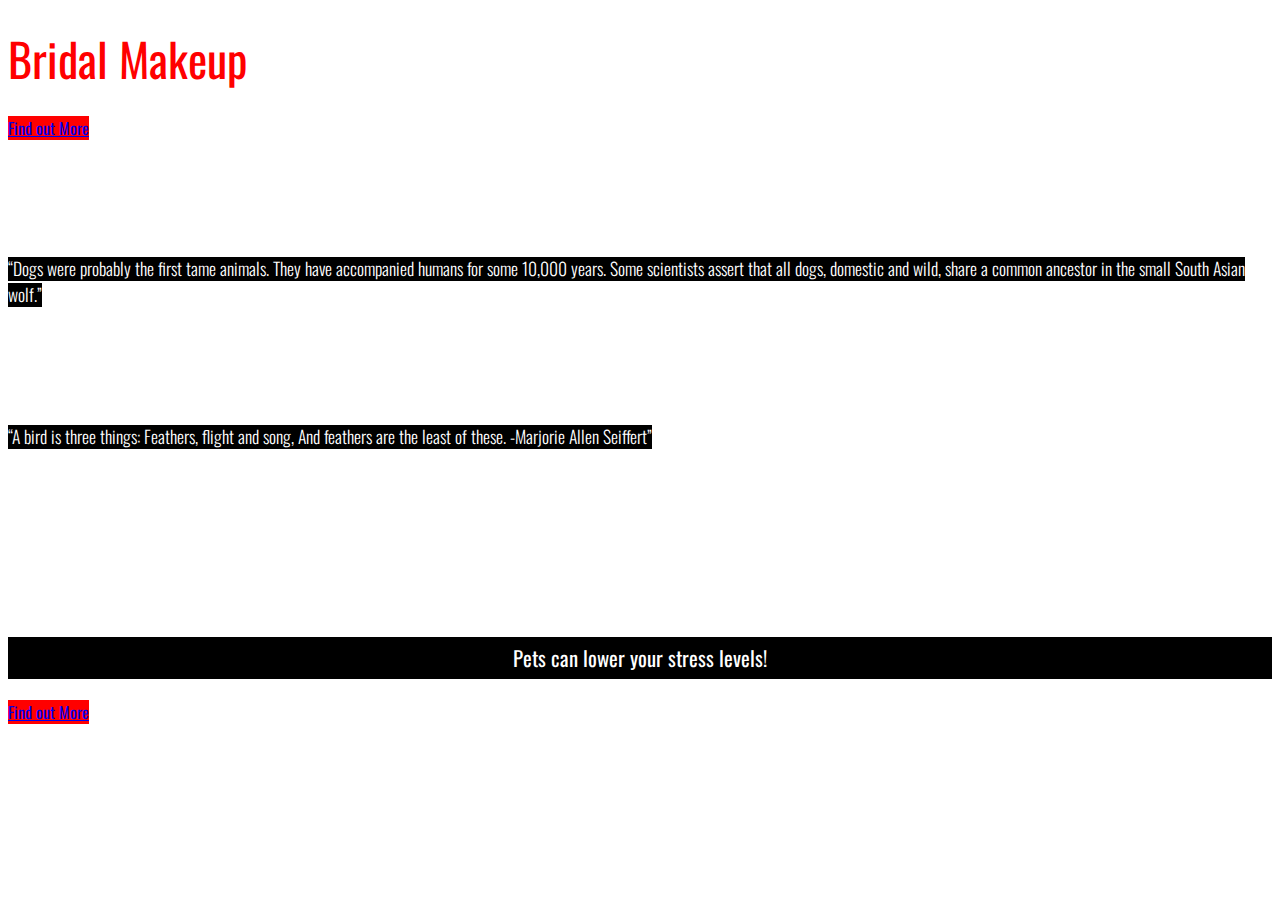
==== commit 3e0fec7c: "some minore changes made in web sotry page." ====
--- a/Webstories/introstory/introduction.html
+++ b/Webstories/introstory/introduction.html
@@ -1,191 +1,242 @@
 <!doctype html>
 <html ⚡>
-  <head>
-    <meta charset="utf-8">
-    <title>Joy of Pets</title>
-    <link rel="canonical" href="Webstories\introstory\introduction.html">
-    <meta name="viewport" content="width=device-width,minimum-scale=1,initial-scale=1">
-    <style amp-boilerplate>body{-webkit-animation:-amp-start 8s steps(1,end) 0s 1 normal both;-moz-animation:-amp-start 8s steps(1,end) 0s 1 normal both;-ms-animation:-amp-start 8s steps(1,end) 0s 1 normal both;animation:-amp-start 8s steps(1,end) 0s 1 normal both}@-webkit-keyframes -amp-start{from{visibility:hidden}to{visibility:visible}}@-moz-keyframes -amp-start{from{visibility:hidden}to{visibility:visible}}@-ms-keyframes -amp-start{from{visibility:hidden}to{visibility:visible}}@-o-keyframes -amp-start{from{visibility:hidden}to{visibility:visible}}@keyframes -amp-start{from{visibility:hidden}to{visibility:visible}}</style><noscript><style amp-boilerplate>body{-webkit-animation:none;-moz-animation:none;-ms-animation:none;animation:none}</style></noscript>
-    <script async src="https://cdn.ampproject.org/v0.js"></script>
-    <script async custom-element="amp-video"
-        src="https://cdn.ampproject.org/v0/amp-video-0.1.js"></script>
-    <script async custom-element="amp-story"
-        src="https://cdn.ampproject.org/v0/amp-story-1.0.js"></script>
-    <link href="https://fonts.googleapis.com/css?family=Oswald:200,300,400" rel="stylesheet">
-    <style amp-custom>
-      amp-story {
-        font-family: 'Oswald',sans-serif;
-        color: #fff;
-      }
-      amp-story-page {
-        background-color: #000;
-      }
-      h1 {
-        font-weight: bold;
-        font-size: 2.875em;
-        font-weight: normal;
-        line-height: 1.174;
-      }
-      p {
-        font-weight: normal;
-        font-size: 1.3em;
-        line-height: 1.5em;
-        color: #fff;
-      }
-      q {
-        font-weight: 300;
-        font-size: 1.1em;
-      }
-      amp-story-grid-layer.bottom {
-        align-content:end;
-      }
-      amp-story-grid-layer.noedge {
-        padding: 0px;
-      }
-      amp-story-grid-layer.center-text {
-        align-content: center;
-      }
-      .wrapper {
-        display: grid;
-        grid-template-columns: 50% 50%;
-        grid-template-rows: 50% 50%;
-      }
-      .banner-text {
-        text-align: center;
-        background-color: #000;
-        line-height: 2em;
+
+<head>
+  <meta charset="utf-8">
+  <title>Joy of Pets</title>
+  <link rel="canonical" href="Webstories\introstory\introduction.html">
+  <meta name="viewport" content="width=device-width,minimum-scale=1,initial-scale=1">
+  <style amp-boilerplate>
+    body {
+      -webkit-animation: -amp-start 8s steps(1, end) 0s 1 normal both;
+      -moz-animation: -amp-start 8s steps(1, end) 0s 1 normal both;
+      -ms-animation: -amp-start 8s steps(1, end) 0s 1 normal both;
+      animation: -amp-start 8s steps(1, end) 0s 1 normal both
+    }
+
+    @-webkit-keyframes -amp-start {
+      from {
+        visibility: hidden
+      }
+
+      to {
+        visibility: visible
+      }
+    }
+
+    @-moz-keyframes -amp-start {
+      from {
+        visibility: hidden
+      }
+
+      to {
+        visibility: visible
+      }
+    }
+
+    @-ms-keyframes -amp-start {
+      from {
+        visibility: hidden
+      }
+
+      to {
+        visibility: visible
+      }
+    }
+
+    @-o-keyframes -amp-start {
+      from {
+        visibility: hidden
+      }
+
+      to {
+        visibility: visible
+      }
+    }
+
+    @keyframes -amp-start {
+      from {
+        visibility: hidden
+      }
+
+      to {
+        visibility: visible
+      }
+    }
+  </style><noscript>
+    <style amp-boilerplate>
+      body {
+        -webkit-animation: none;
+        -moz-animation: none;
+        -ms-animation: none;
+        animation: none
       }
     </style>
-  </head>
-  <body>
-    <!-- Cover page -->
-    <amp-story standalone
-        title="REDDOT BEAUTY"
-        publisher="REDDOT BEAUTY"
-        publisher-logo-src="images\favicon.png"
-        poster-portrait-src="Webstories\introstory\images\Welcome to reddot beauty.jpg">
-
-        
-      <amp-story-page id="cover">
-        <amp-story-grid-layer template="fill">
-          <amp-img src="Webstories\introstory\images\Welcome to reddot beauty.jpg"
-              width="720" height="1280"
-              layout="responsive">
-          </amp-img>
-        </amp-story-grid-layer>
-        <amp-story-grid-layer template="vertical">
-          <h1>REDDOT BEAUTY</h1>
-          <p>By Feni Patel</p>
-        </amp-story-grid-layer>
-      </amp-story-page>
-
-      <!-- Page 1 (Cat): 1 layer (vertical) -->
-      <amp-story-page id="page1">
-        <amp-story-grid-layer template="fill">
-          <h1>Bridal Makeup</h1>
-          <amp-img src="assets/cat.jpg"
-              width="720" height="1280"
-              layout="responsive">
-          </amp-img>
-        </amp-story-grid-layer>
-        <amp-story-grid-layer template="thirds">
-          <h1 grid-area="upper-third">Bridal Makeup</h1>
-          <p grid-area="lower-third">Best Bridal Makeup and Hairstyle in Nikol, Ahmedabad.</p>
-        </amp-story-grid-layer>
-        </amp-story-grid-layer>
-        <amp-story-page-outlink layout="nodisplay" theme="custom" cta-accent-color="#ff0000" cta-accent-element="background">
-            <a role="link" target="_self" href="https://reddot.beauty" style="background:#ff0000" rel="nofollow">Find out More</a>
-        </amp-story-page-outlink>
-      </amp-story-page>
-
-      <!-- Page 2 (Dog): 2 layers (fill + thirds) -->
-      <amp-story-page id="page2">
-        <amp-story-grid-layer template="fill">
-          <amp-img src="assets/dog.jpg" 
-              width="720" height="1280"
-              layout="responsive">
-          </amp-img>
-        </amp-story-grid-layer>
-          <amp-story-grid-layer template="thirds">
-            <h1 grid-area="upper-third">Dogs</h1>
-            <q class="bottom" grid-area="lower-third">Dogs were probably the first tame animals. They have accompanied humans for some 10,000 years. Some scientists assert that all dogs, domestic and wild, share a common ancestor in the small South Asian wolf.</q>
-        </amp-story-grid-layer>
-      </amp-story-page>
-
-      <!-- Page 3 (Bird): 3 layers (fill + vertical + vertical) + Audio-->
-      <amp-story-page id="page3" background-audio="assets/bird-singing.mp3">
-        <amp-story-grid-layer template="fill">
-          <amp-img src="assets/bird.jpg"
-              width="720" height="1280"
-              layout="responsive">
-          </amp-img>
-        </amp-story-grid-layer>
-        <amp-story-grid-layer template="vertical">
-          <h1>Birds</h1>
-        </amp-story-grid-layer>
-        <amp-story-grid-layer template="vertical" class="bottom">
-          <q>A bird is three things: Feathers, flight and song, And feathers are the least of these. -Marjorie Allen Seiffert</q>
-        </amp-story-grid-layer>
-      </amp-story-page>
-
-      <!-- Page 4 (Rabbit): 3 layers (fill (video) + vertical + vertical) -->
-      <amp-story-page id="page4">
-        <amp-story-grid-layer template="fill">
-          <amp-video autoplay loop
-                width="720" height="1280"
-                poster="assets/rabbit.jpg"
-                layout="responsive">
-              <source src="assets/rabbit.mp4" type="video/mp4">
-          </amp-video>
-        </amp-story-grid-layer>
-        <amp-story-grid-layer template="vertical">
-          <h1>Rabbits</h1>
-        </amp-story-grid-layer>
-        <amp-story-grid-layer template="vertical" class="bottom">
-          <p>Rabbits can learn to follow simple voice commands and come when called by name, and are curious and playful.</p>
-        </amp-story-grid-layer>
-      </amp-story-page>
-
-      <!-- Page 5 (Collage): 2 layers + animations -->
-      <amp-story-page id="page5">
-        <amp-story-grid-layer template="vertical" class="noedge">
-          <div class="wrapper">
-            <amp-img src="assets/cat.jpg"
-                width="720" height="1280"
-                layout="responsive"
-                animate-in="fade-in"
-                animate-in-delay="0.4s">
-            </amp-img>
-            <amp-img src="assets/dog.jpg"
-                width="720" height="1280"
-                layout="responsive"
-                animate-in="fade-in"
-                animate-in-delay="0.6s">
-            </amp-img>
-            <amp-img src="assets/bird.jpg"
-                width="720" height="1280"
-                layout="responsive"
-                animate-in="fade-in"
-                animate-in-delay=".8s">
-            </amp-img>
-            <amp-img src="assets/rabbit.jpg"
-                width="720" height="1280"
-                layout="responsive"
-                animate-in="fade-in"
-                animate-in-delay="1s">
-            </amp-img>
-          </div>
-        </amp-story-grid-layer>
-        <amp-story-grid-layer template="vertical" class="center-text">
-          <p class="banner-text" animate-in="whoosh-in-right">Pets can lower your stress levels!</p>
-        </amp-story-grid-layer>
-
-
-        <amp-story-page-outlink layout="nodisplay" theme="custom" cta-accent-color="#ff0000" cta-accent-element="background">
-          <a role="link" target="_self" href="https://reddot.beauty" style="background:#ff0000" rel="nofollow">Find out More</a>
+  </noscript>
+  <script async src="https://cdn.ampproject.org/v0.js"></script>
+  <script async custom-element="amp-video" src="https://cdn.ampproject.org/v0/amp-video-0.1.js"></script>
+  <script async custom-element="amp-story" src="https://cdn.ampproject.org/v0/amp-story-1.0.js"></script>
+  <link href="https://fonts.googleapis.com/css?family=Oswald:200,300,400" rel="stylesheet">
+  <style amp-custom>
+    amp-story {
+      font-family: 'Oswald', sans-serif;
+      color: #fff;
+    }
+
+    amp-story-page {
+      background-color: #000;
+    }
+
+    h1 {
+      font-weight: bold;
+      font-size: 2.875em;
+      font-weight: normal;
+      line-height: 1.174;
+    }
+
+    p {
+      font-weight: normal;
+      font-size: 1.3em;
+      line-height: 1.5em;
+      color: #fff;
+    }
+
+    q {
+      font-weight: 300;
+      font-size: 1.1em;
+    }
+
+    amp-story-grid-layer.bottom {
+      align-content: end;
+    }
+
+    amp-story-grid-layer.noedge {
+      padding: 0px;
+    }
+
+    amp-story-grid-layer.center-text {
+      align-content: center;
+    }
+
+    .wrapper {
+      display: grid;
+      grid-template-columns: 50% 50%;
+      grid-template-rows: 50% 50%;
+    }
+
+    .banner-text {
+      text-align: center;
+      background-color: #000;
+      line-height: 2em;
+    }
+  </style>
+</head>
+
+<body>
+  <!-- Cover page -->
+  <amp-story standalone title="REDDOT BEAUTY" publisher="REDDOT BEAUTY" publisher-logo-src="/images\favicon.png"
+    poster-portrait-src="/Webstories\introstory\images\Welcome to reddot beauty.jpg">
+
+
+    <amp-story-page id="cover">
+      <amp-story-grid-layer template="fill">
+        <amp-img src="/Webstories\introstory\images\Welcome to reddot beauty.jpg" width="720" height="1280"
+          layout="responsive">
+        </amp-img>
+      </amp-story-grid-layer>
+    </amp-story-page>
+
+    <!-- Page 1 (Cat): 1 layer (vertical) -->
+    <amp-story-page id="page1">
+      <amp-story-grid-layer template="fill">
+        <amp-img src="/Webstories\introstory\images\IMG-20221004-WA0006.jpg" width="720" height="1280"
+          layout="responsive">
+        </amp-img>
+      </amp-story-grid-layer>
+      <amp-story-grid-layer template="thirds">
+        <h1 style="color: #ff0000;" grid-area="upper-third">Bridal Makeup</h1>
+      </amp-story-grid-layer>
+      </amp-story-grid-layer>
+      <amp-story-page-outlink layout="nodisplay" theme="custom" cta-accent-color="#ff0000"
+        cta-accent-element="background">
+        <a role="link" target="_self" href="https://reddot.beauty" style="background:#ff0000" rel="nofollow">Find out
+          More</a>
       </amp-story-page-outlink>
-
-      </amp-story-page>
-    </amp-story>
-  </body>
-</html>
+    </amp-story-page>
+
+    <!-- Page 2 (Dog): 2 layers (fill + thirds) -->
+    <amp-story-page id="page2">
+      <amp-story-grid-layer template="fill">
+        <amp-img src="assets/dog.jpg" width="720" height="1280" layout="responsive">
+        </amp-img>
+      </amp-story-grid-layer>
+      <amp-story-grid-layer template="thirds">
+        <h1 grid-area="upper-third">Dogs</h1>
+        <q class="bottom" grid-area="lower-third">Dogs were probably the first tame animals. They have accompanied
+          humans for some 10,000 years. Some scientists assert that all dogs, domestic and wild, share a common ancestor
+          in the small South Asian wolf.</q>
+      </amp-story-grid-layer>
+    </amp-story-page>
+
+    <!-- Page 3 (Bird): 3 layers (fill + vertical + vertical) + Audio-->
+    <amp-story-page id="page3" background-audio="assets/bird-singing.mp3">
+      <amp-story-grid-layer template="fill">
+        <amp-img src="assets/bird.jpg" width="720" height="1280" layout="responsive">
+        </amp-img>
+      </amp-story-grid-layer>
+      <amp-story-grid-layer template="vertical">
+        <h1>Birds</h1>
+      </amp-story-grid-layer>
+      <amp-story-grid-layer template="vertical" class="bottom">
+        <q>A bird is three things: Feathers, flight and song, And feathers are the least of these. -Marjorie Allen
+          Seiffert</q>
+      </amp-story-grid-layer>
+    </amp-story-page>
+
+    <!-- Page 4 (Rabbit): 3 layers (fill (video) + vertical + vertical) -->
+    <amp-story-page id="page4">
+      <amp-story-grid-layer template="fill">
+        <amp-video autoplay loop width="720" height="1280" poster="assets/rabbit.jpg" layout="responsive">
+          <source src="assets/rabbit.mp4" type="video/mp4">
+        </amp-video>
+      </amp-story-grid-layer>
+      <amp-story-grid-layer template="vertical">
+        <h1>Rabbits</h1>
+      </amp-story-grid-layer>
+      <amp-story-grid-layer template="vertical" class="bottom">
+        <p>Rabbits can learn to follow simple voice commands and come when called by name, and are curious and playful.
+        </p>
+      </amp-story-grid-layer>
+    </amp-story-page>
+
+    <!-- Page 5 (Collage): 2 layers + animations -->
+    <amp-story-page id="page5">
+      <amp-story-grid-layer template="vertical" class="noedge">
+        <div class="wrapper">
+          <amp-img src="assets/cat.jpg" width="720" height="1280" layout="responsive" animate-in="fade-in"
+            animate-in-delay="0.4s">
+          </amp-img>
+          <amp-img src="assets/dog.jpg" width="720" height="1280" layout="responsive" animate-in="fade-in"
+            animate-in-delay="0.6s">
+          </amp-img>
+          <amp-img src="assets/bird.jpg" width="720" height="1280" layout="responsive" animate-in="fade-in"
+            animate-in-delay=".8s">
+          </amp-img>
+          <amp-img src="assets/rabbit.jpg" width="720" height="1280" layout="responsive" animate-in="fade-in"
+            animate-in-delay="1s">
+          </amp-img>
+        </div>
+      </amp-story-grid-layer>
+      <amp-story-grid-layer template="vertical" class="center-text">
+        <p class="banner-text" animate-in="whoosh-in-right">Pets can lower your stress levels!</p>
+      </amp-story-grid-layer>
+      <amp-story-page-outlink layout="nodisplay" theme="custom" cta-accent-color="#ff0000"
+        cta-accent-element="background">
+        <a role="link" target="_self" href="https://reddot.beauty" style="background:#ff0000" rel="nofollow">Find out
+          More</a>
+      </amp-story-page-outlink>
+    </amp-story-page>
+  </amp-story>
+</body>
+
+</html>